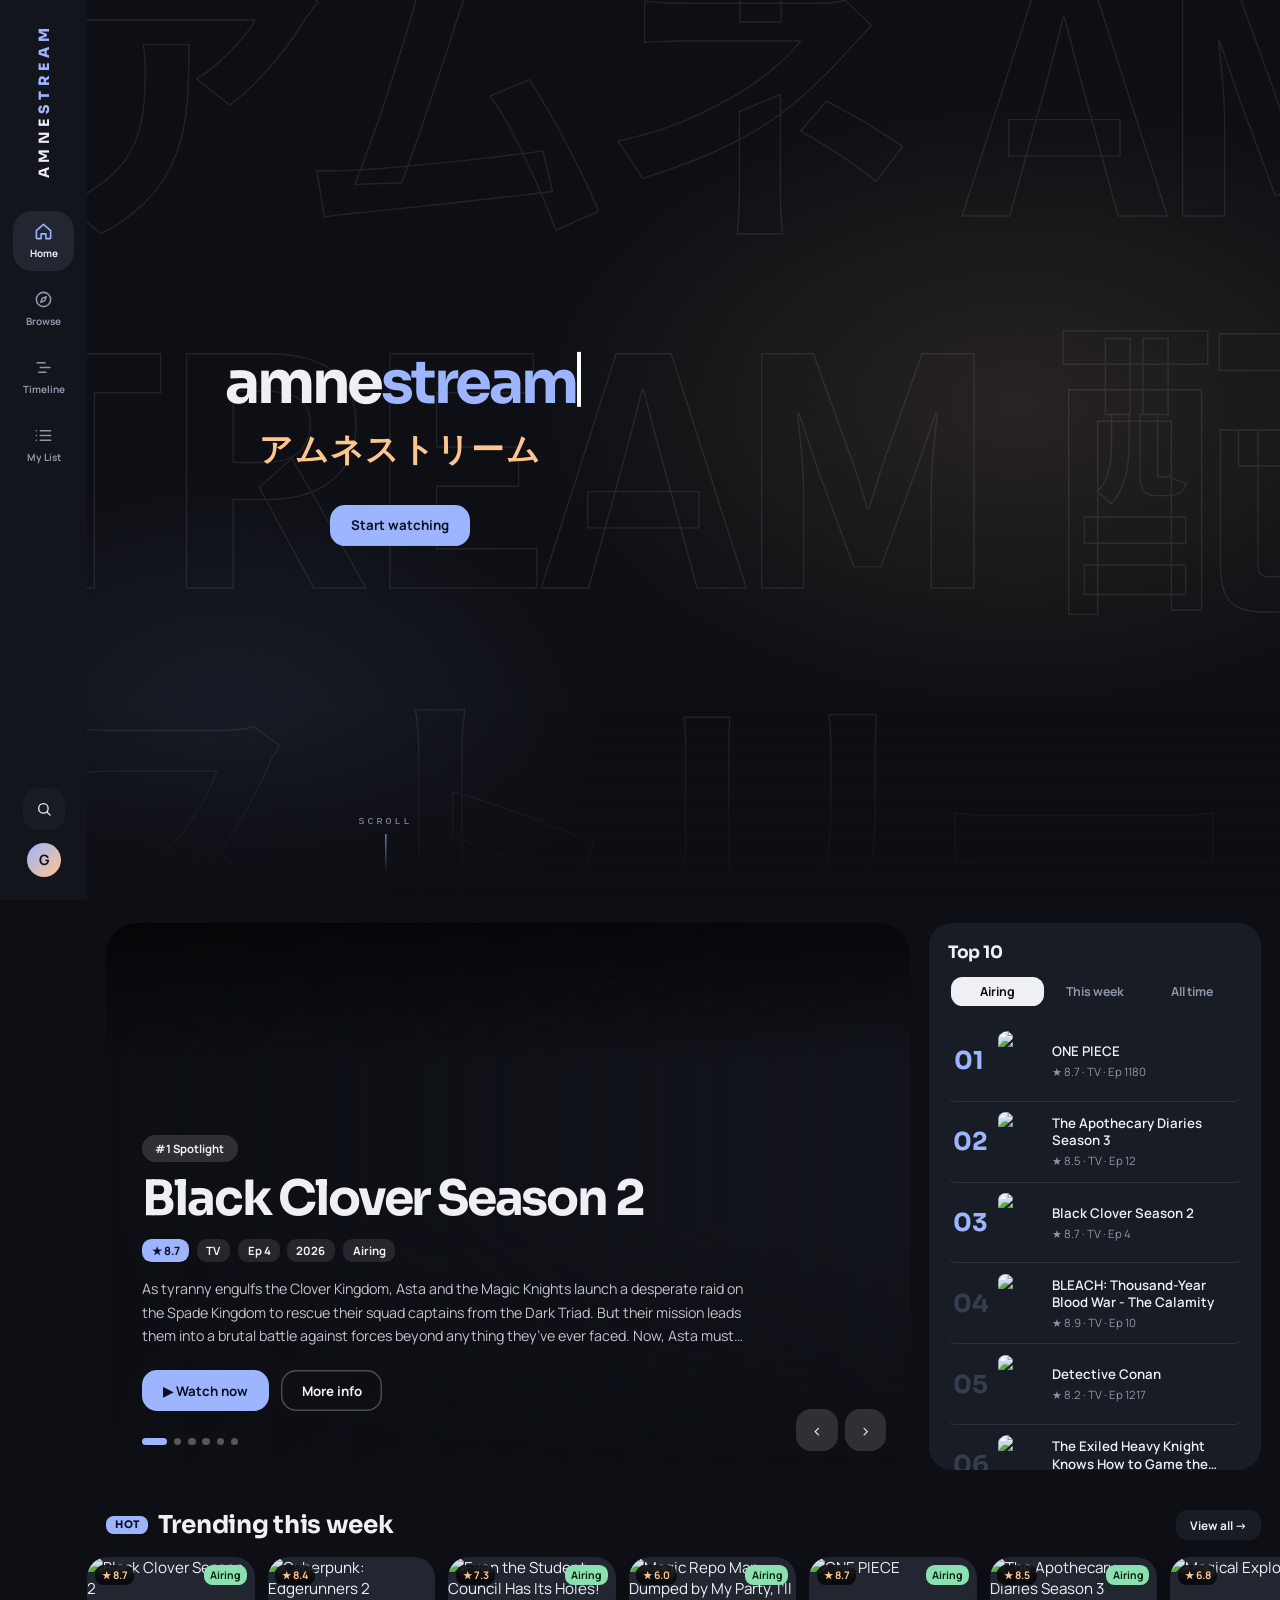
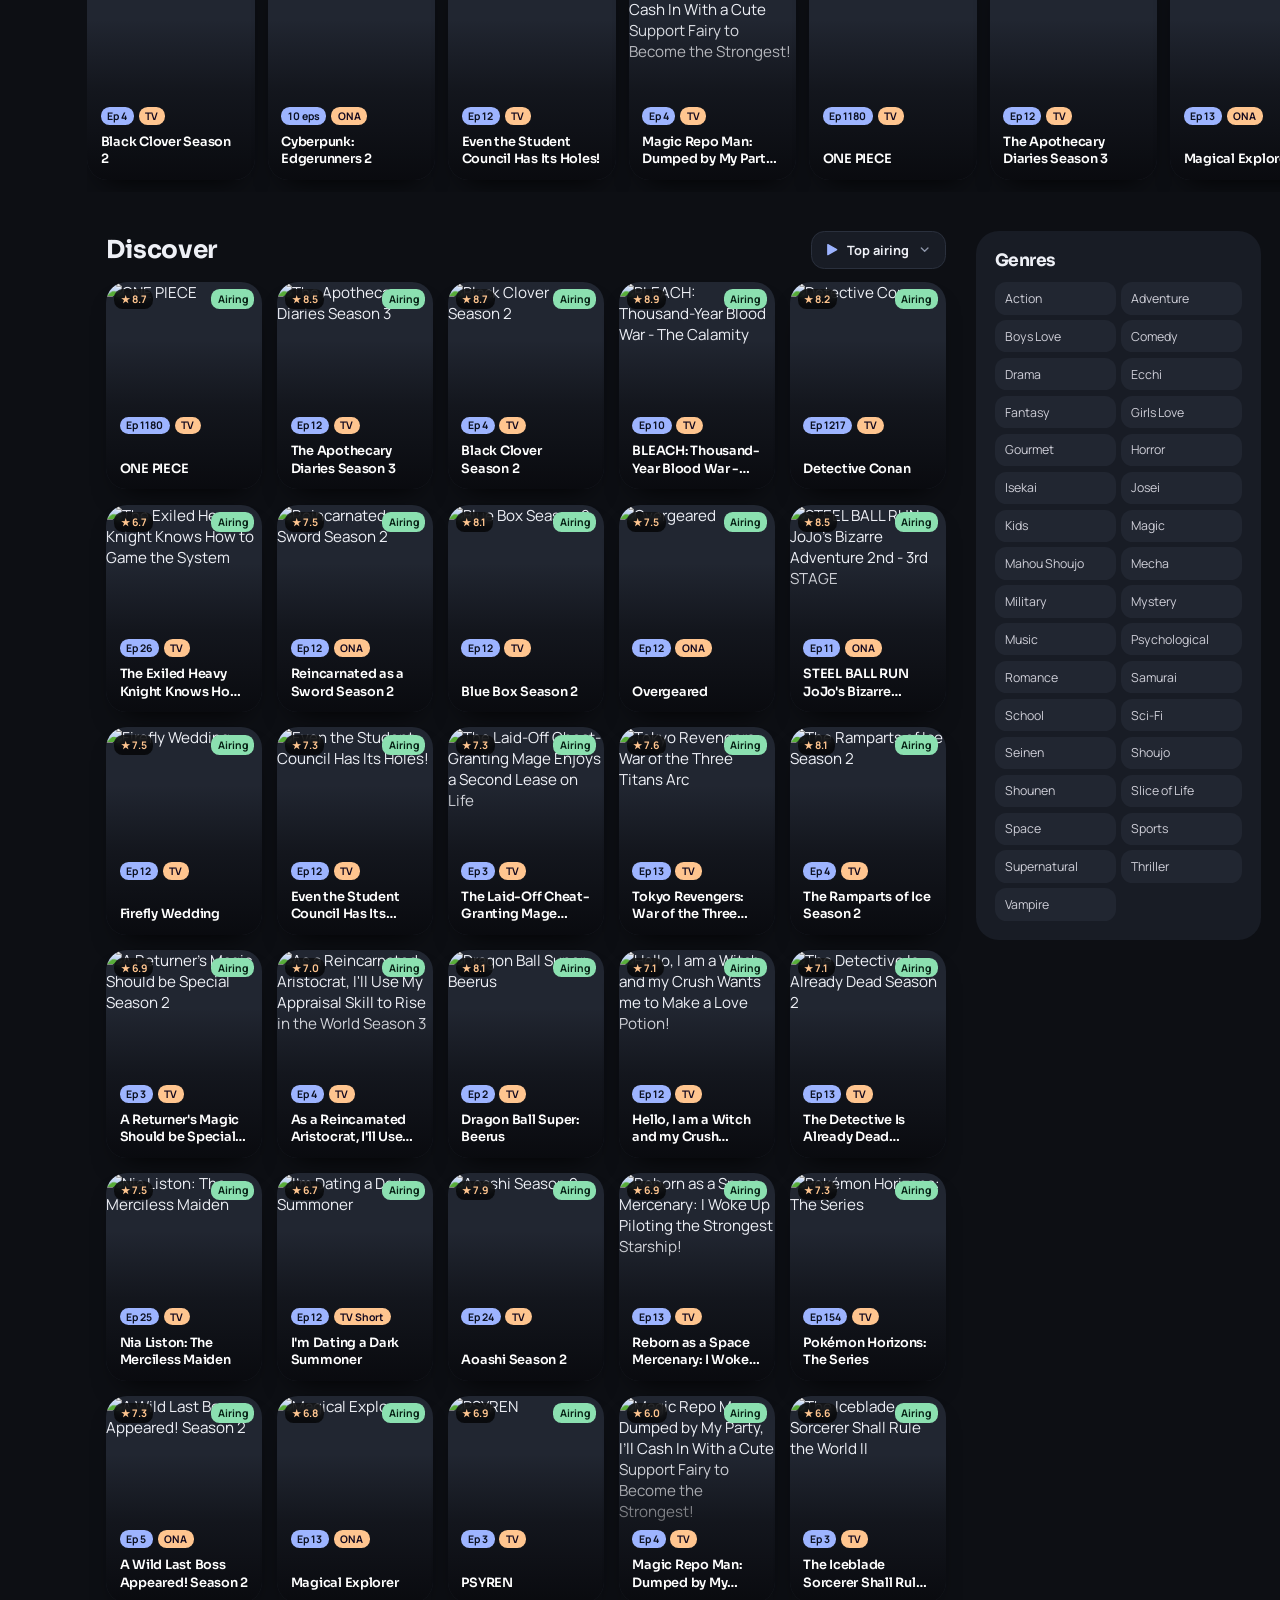
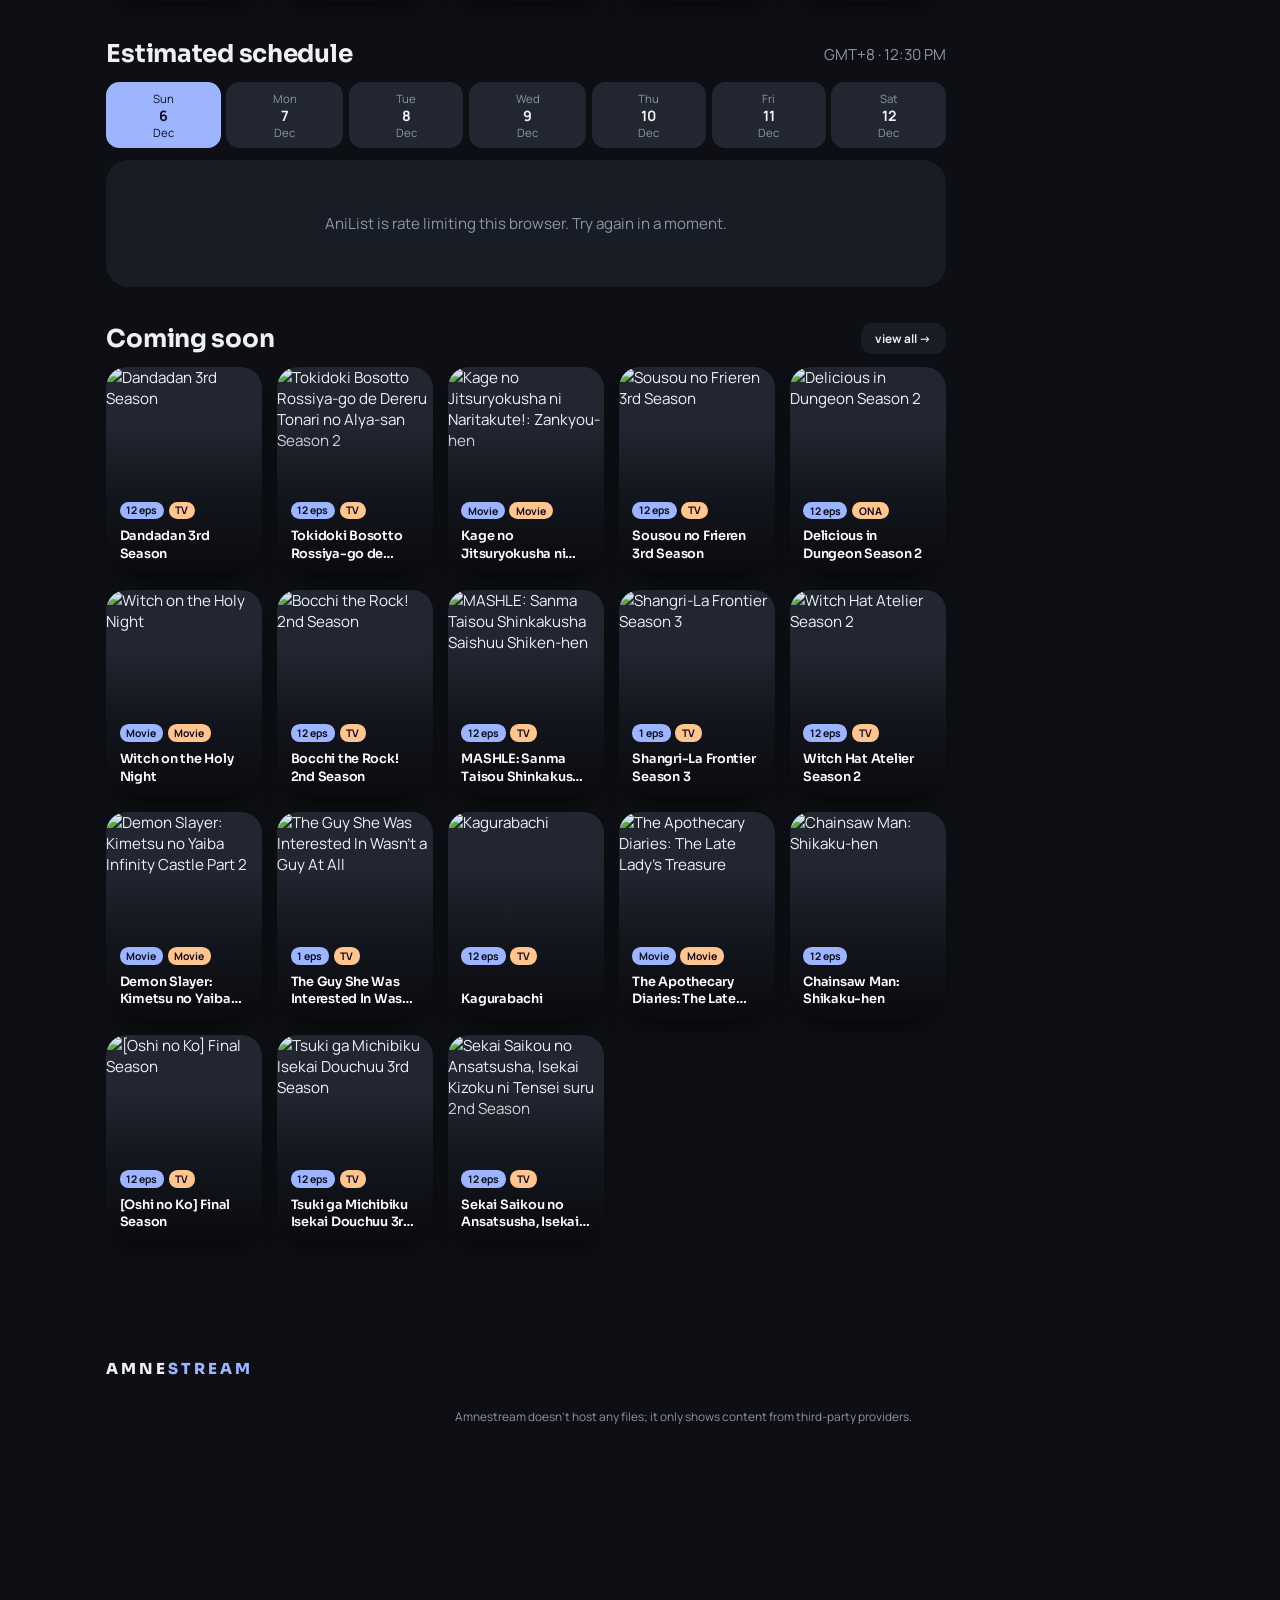
==== Amnestream/anime.html @ d59bbd1c "V1.0.0" ====
<!DOCTYPE html>
<html lang="en">
<head>
<meta charset="UTF-8">
<meta name="viewport" content="width=device-width,initial-scale=1">
<title>Anime - Amnestream</title>
<link rel="icon" href="favicon.svg">
<link rel="manifest" href="manifest.webmanifest">
<meta name="theme-color" content="#12151c">
<link rel="apple-touch-icon" href="icons/icon-192.png">
<link rel="preconnect" href="https://graphql.anilist.co" crossorigin>
<link rel="preconnect" href="https://s4.anilist.co">
<link rel="preconnect" href="https://fonts.googleapis.com"><link rel="preconnect" href="https://fonts.gstatic.com" crossorigin>
<link rel="stylesheet" href="https://fonts.googleapis.com/css2?family=Sora:wght@500;600;700&family=Manrope:wght@400;500;600;700&display=swap">
<link rel="stylesheet" href="css/style.css">
<link rel="stylesheet" href="css/atlas.css">
<script defer src="js/api.js"></script>
<script defer src="js/common.js"></script>
<script defer src="js/anime.js"></script>
</head>
<body class="dp-page">
<div class="dp-bg" id="dp-bg" aria-hidden="true"></div>
<header id="site-header"></header>
<main id="app" class="container">
  <div id="dp">
    <div class="dp dp-skel">
      <div class="dp-side">
        <div class="sk" style="aspect-ratio:2/3"></div>
        <div class="sk" style="height:40px"></div>
        <div class="sk" style="height:300px"></div>
      </div>
      <div class="dp-main">
        <div class="sk" style="height:16px;width:30%"></div>
        <div class="sk" style="height:38px;width:65%;margin-top:10px"></div>
        <div class="sk" style="height:26px;width:25%;margin-top:16px"></div>
        <div class="sk" style="height:38px;width:45%;margin-top:16px"></div>
        <div class="sk" style="height:90px;margin-top:26px"></div>
        <div class="sk" style="height:200px;margin-top:26px"></div>
      </div>
    </div>
  </div>
</main>
<footer id="site-footer"></footer>

</body>
</html>
---- Amnestream/css/style.css ----
/* Base styles: layout and components */
:root{
  --bg:#0b070e; --bg2:#100a14; --card:#150e19; --card2:#1d1523; --line:#2a1f31;
  --text:#f1ecf4; --muted:#968a9e;
  --accent:#f472b6; --accent-ink:#1a0710; --accent2:#c084fc; --ok:#7ee0a1;
  --radius:14px; --header-h:68px;
  --mono:ui-monospace,"JetBrains Mono","SF Mono",Menlo,Consolas,monospace;
}
[data-theme=midnight]{--bg:#070a12;--bg2:#0a0e18;--card:#0e1420;--card2:#151c2b;--line:#1f2a3d;--accent:#60a5fa;--accent-ink:#06101f;--accent2:#818cf8}
[data-theme=crimson]{--bg:#0e0708;--bg2:#130a0b;--card:#1a0d0f;--card2:#241215;--line:#35191d;--accent:#f43f5e;--accent-ink:#1c050a;--accent2:#fb923c}
[data-theme=emerald]{--bg:#060d0a;--bg2:#08120e;--card:#0c1713;--card2:#11211b;--line:#18332a;--accent:#34d399;--accent-ink:#04140d;--accent2:#22d3ee}
[data-theme=amoled]{--bg:#000;--bg2:#050505;--card:#0b0b0b;--card2:#141414;--line:#1d1d1d;--accent:#fff;--accent-ink:#000;--accent2:#a1a1aa}
[data-theme=sunset]{--bg:#0d0805;--bg2:#120b07;--card:#1a100a;--card2:#241711;--line:#352316;--accent:#fb923c;--accent-ink:#1c0c02;--accent2:#f43f5e}
[data-theme=amber]{--bg:#0d0a04;--bg2:#120e06;--card:#191309;--card2:#231b0d;--line:#33280f;--accent:#fbbf24;--accent-ink:#1a1203;--accent2:#fb923c}
[data-theme=galaxy]{--bg:#09060f;--bg2:#0d0914;--card:#130d1d;--card2:#1b1328;--line:#2b1f42;--accent:#a78bfa;--accent-ink:#120a2a;--accent2:#f472b6}
[data-theme=ocean]{--bg:#050b0e;--bg2:#08120f;--card:#0a161b;--card2:#0f1f26;--line:#16303a;--accent:#22d3ee;--accent-ink:#03171c;--accent2:#60a5fa}
*{box-sizing:border-box}
html,body{margin:0;padding:0}
html{scroll-behavior:smooth}
body{background:var(--bg);color:var(--text);
  font-family:"Inter",-apple-system,BlinkMacSystemFont,"Segoe UI",Roboto,sans-serif;
  -webkit-font-smoothing:antialiased;overflow-x:hidden}
a{color:inherit;text-decoration:none}
img{display:block;max-width:100%}
button,input,select{font:inherit;color:inherit}
h1,h2,h3{margin:0;line-height:1.2}
:focus-visible{outline:2px solid var(--accent);outline-offset:2px}
.container{max-width:1500px;margin:0 auto;padding:0 20px}
.muted{color:var(--muted)}
.empty{color:var(--muted);padding:40px 0;text-align:center}
::selection{background:var(--accent);color:var(--accent-ink)}

/* Header: transparent on top, glassy once scrolled */
.site-header{position:fixed;top:0;left:0;right:0;z-index:80;border-bottom:1px solid transparent;
  transition:background .3s,backdrop-filter .3s,border-color .3s}
.site-header.scrolled{background:color-mix(in srgb,var(--bg) 84%,transparent);backdrop-filter:blur(18px) saturate(1.2);border-color:var(--line)}
body:not(.home) main{padding-top:calc(var(--header-h) + 14px)}
.header-inner{display:flex;align-items:center;justify-content:space-between;gap:14px;height:var(--header-h)}
.nav-pill{display:flex;align-items:center;gap:10px;padding:5px 6px 5px 18px;border-radius:999px;
  border:1px solid var(--line);background:color-mix(in srgb,var(--bg) 38%,transparent);backdrop-filter:blur(12px)}
.logo{font-weight:800;font-size:19px;letter-spacing:-.4px;color:#fff;flex-shrink:0;padding-right:6px}
.logo b,.footer-brand b{background:linear-gradient(90deg,var(--accent),var(--accent2));-webkit-background-clip:text;background-clip:text;color:transparent;font-weight:800}
.main-nav{display:flex;align-items:center;gap:2px}
.main-nav a{display:flex;align-items:center;gap:7px;height:34px;padding:0 14px;border-radius:999px;font-size:13px;font-weight:600;color:#b8adc0;transition:.15s;white-space:nowrap}
.main-nav a:hover{color:#fff;background:color-mix(in srgb,var(--text) 8%,transparent)}
.main-nav a.on{color:#fff;background:var(--card2)}
.main-nav a.on svg{color:var(--accent)}
.nav-burger{display:none;background:none;border:0;font-size:20px;cursor:pointer;padding:4px 6px;height:34px}
.header-right{display:flex;align-items:center;gap:10px}
.icon-btn{width:38px;height:38px;border-radius:50%;border:1px solid var(--line);background:color-mix(in srgb,var(--bg) 45%,transparent);
  backdrop-filter:blur(10px);cursor:pointer;display:grid;place-items:center;transition:.15s;color:var(--text)}
.icon-btn:hover{border-color:var(--accent);color:var(--accent)}
.avatar-btn{border:0;background:none;padding:0;cursor:pointer;border-radius:50%;line-height:0;outline-offset:3px}
.avatar{display:inline-grid;place-items:center;border-radius:50%;object-fit:cover;font-weight:700;color:var(--accent-ink);
  background:linear-gradient(135deg,var(--accent),var(--accent2));border:2px solid var(--line)}
.user-wrap{position:relative}
.user-menu{position:absolute;right:0;top:calc(100% + 10px);min-width:210px;padding:6px;border-radius:14px;background:var(--card);
  border:1px solid var(--line);box-shadow:0 24px 60px rgba(0,0,0,.65);display:none}
.user-menu.open{display:block;animation:pop .15s ease-out}
@keyframes pop{from{opacity:0;transform:translateY(-6px)}}
.um-head{padding:10px 12px 8px;border-bottom:1px solid var(--line);margin-bottom:4px}
.um-head strong{display:block;font-size:14px}.um-head span{font-size:12px;color:var(--muted)}
.user-menu a,.user-menu button{display:flex;align-items:center;gap:10px;width:100%;padding:9px 12px;border-radius:9px;border:0;background:none;
  font-size:13.5px;font-weight:600;color:#d9d0df;cursor:pointer;text-align:left}
.user-menu a:hover,.user-menu button:hover{background:var(--card2);color:var(--accent)}
.search-pop{position:fixed;top:calc(var(--header-h) + 4px);right:max(20px,calc((100vw - 1500px)/2 + 20px));width:min(440px,calc(100vw - 40px));
  display:none;z-index:85}
.search-pop.open{display:block;animation:pop .15s ease-out}
.search-pop input{width:100%;padding:13px 18px;border-radius:999px;border:1px solid var(--accent);background:var(--card);outline:none;font-size:14.5px;box-shadow:0 18px 50px rgba(0,0,0,.6)}
.suggest{display:none;margin-top:8px;background:var(--card);border:1px solid var(--line);border-radius:14px;box-shadow:0 24px 60px rgba(0,0,0,.7);max-height:65vh;overflow-y:auto}
.suggest.open{display:block}
.suggest-item{display:flex;gap:10px;padding:8px 10px;align-items:center}
.suggest-item:hover{background:var(--card2)}
.suggest-item img{width:40px;height:56px;object-fit:cover;border-radius:6px}
.suggest-item strong{display:block;font-size:13.5px;font-weight:600}
.suggest-item em{font-size:12px;color:var(--muted);font-style:normal}
.suggest-all{display:block;padding:11px;text-align:center;font-size:13px;color:var(--accent);border-top:1px solid var(--line)}
.suggest-empty{padding:14px;color:var(--muted);font-size:13px}
.hero::before{content:"";position:absolute;inset:0 0 auto;height:150px;z-index:1;pointer-events:none;
  background:linear-gradient(180deg,rgba(0,0,0,.6),transparent)}
.footer-brand{color:#fff}
.reduce-motion *{animation:none!important;transition:none!important;scroll-behavior:auto!important}
/* Buttons */
.btn{display:inline-flex;align-items:center;justify-content:center;gap:8px;padding:10px 18px;border-radius:999px;
  border:1px solid transparent;background:var(--card2);cursor:pointer;font-size:14px;font-weight:600;transition:.16s}
.btn:hover{background:#2a2a30}
.btn:disabled{opacity:.4;cursor:default}
.btn-primary{background:var(--accent);color:var(--accent-ink)}
.btn-primary:hover{filter:brightness(1.12)}
.btn-ghost{background:transparent;border-color:var(--line)}
.btn-ghost:hover{border-color:var(--accent);background:transparent}

/* Spotlight hero */
.hero{position:relative;height:min(78vh,680px);min-height:420px;overflow:hidden;background:var(--bg2)}
.hero-slide{position:absolute;inset:0;opacity:0;visibility:hidden;transition:opacity .9s,visibility .9s;
  display:flex;align-items:flex-end}
.hero-slide.active{opacity:1;visibility:visible}
.hero-bg{position:absolute;inset:0;width:100%;height:100%;object-fit:cover;object-position:center 25%;
  transform:scale(1.03)}
.hero-slide.active .hero-bg{animation:kenburns 14s ease-out forwards}
@keyframes kenburns{to{transform:scale(1.1)}}
.hero-slide::after{content:"";position:absolute;inset:0;
  background:linear-gradient(90deg,color-mix(in srgb,var(--bg) 97%,transparent) 0%,color-mix(in srgb,var(--bg) 70%,transparent) 42%,color-mix(in srgb,var(--bg) 10%,transparent) 100%),
             linear-gradient(0deg,var(--bg) 0%,transparent 45%)}
.hero-content{position:relative;z-index:2;padding-bottom:84px;max-width:none;width:100%}
.hero-content>*{max-width:640px}
.spot-tag{font-family:var(--mono);font-size:13px;color:var(--accent);letter-spacing:.4px;margin-bottom:12px}
.hero-content h1{font-size:clamp(30px,4.4vw,56px);font-weight:800;letter-spacing:-1.2px;
  display:-webkit-box;-webkit-line-clamp:2;-webkit-box-orient:vertical;overflow:hidden}
.hero-meta{display:flex;flex-wrap:wrap;gap:8px;align-items:center;margin:16px 0}
.chip-s{display:inline-flex;align-items:center;gap:5px;padding:4px 10px;border-radius:6px;font-size:12px;
  font-weight:600;background:rgba(255,255,255,.1);backdrop-filter:blur(6px)}
.chip-s.accent{background:var(--accent);color:var(--accent-ink)}
.hero-desc{color:#c3c3cd;font-size:15px;line-height:1.65;display:-webkit-box;-webkit-line-clamp:3;
  -webkit-box-orient:vertical;overflow:hidden;margin:0 0 24px}
.hero-actions{display:flex;gap:12px;flex-wrap:wrap}
.hero-ctrl{position:absolute;right:20px;bottom:30px;z-index:3;display:flex;gap:8px;align-items:center}
.hero-ctrl button{width:40px;height:40px;border-radius:10px;border:1px solid rgba(255,255,255,.18);
  background:color-mix(in srgb,var(--bg) 55%,transparent);backdrop-filter:blur(8px);cursor:pointer;font-size:18px;transition:.15s}
.hero-ctrl button:hover{background:var(--accent);color:var(--accent-ink);border-color:var(--accent)}
.hero-dots{position:absolute;left:max(20px,calc((100vw - 1500px)/2 + 20px));bottom:34px;z-index:3;display:flex;gap:7px}
.hero-dots button{width:8px;height:8px;border-radius:50%;border:0;background:#4a4a55;cursor:pointer;padding:0;transition:.25s}
.hero-dots button.on{background:var(--accent);width:28px;border-radius:5px}

.pill{display:inline-block;padding:3px 9px;border-radius:6px;font-size:11px;font-weight:700;letter-spacing:.6px;
  background:var(--accent);color:var(--accent-ink);margin-right:10px;vertical-align:2px}

/* Sections and rails */
.rail{margin:34px 0}
.rail-head{display:flex;align-items:center;justify-content:space-between;margin-bottom:14px;
  max-width:1500px;margin-left:auto;margin-right:auto;padding:0 20px}
.rail-head h2,.sec-title{font-size:20px;font-weight:700;display:flex;align-items:center;letter-spacing:-.3px}
.rail-head h2::before,.sec-title::before{content:"";width:4px;height:20px;border-radius:2px;background:var(--accent);margin-right:10px}
.rail-link{font-size:13px;color:var(--muted);font-weight:600;font-family:var(--mono)}
.rail-link:hover{color:var(--accent)}
.rail-wrap{position:relative;max-width:1500px;margin:0 auto}
.rail-track{display:flex;gap:14px;overflow-x:auto;scroll-behavior:smooth;padding:4px 20px 12px;
  scroll-snap-type:x proximity;scrollbar-width:none}
.rail-track::-webkit-scrollbar{display:none}
.rail-track .card{width:168px;flex:0 0 168px}
.rail-nav{position:absolute;top:40%;transform:translateY(-50%);z-index:5;width:40px;height:40px;border-radius:50%;
  border:1px solid var(--line);background:rgba(21,21,24,.95);font-size:22px;line-height:1;cursor:pointer;opacity:0;transition:.2s}
.rail-nav:hover{background:var(--accent);color:var(--accent-ink)}
.rail-wrap:hover .rail-nav{opacity:1}
.rail-nav.left{left:8px}.rail-nav.right{right:8px}

/* Home layout: main and sidebar */
.home-cols{display:grid;grid-template-columns:minmax(0,1fr) 340px;gap:32px;align-items:start;margin-top:34px}
.home-main .rail-head,.home-side .rail-head{padding:0}
.home-main .block{margin-bottom:38px}
.block-head{display:flex;align-items:center;justify-content:space-between;gap:12px;margin-bottom:14px;flex-wrap:wrap}
.side-card{background:var(--card);border:1px solid var(--line);border-radius:var(--radius);padding:16px;margin-bottom:22px}
.side-card h3{font-size:16px;font-weight:700;margin-bottom:12px;display:flex;align-items:center}
.side-card h3::before{content:"";width:4px;height:16px;border-radius:2px;background:var(--accent);margin-right:9px}
.genre-cloud{display:grid;grid-template-columns:repeat(2,1fr);gap:6px}
.genre-cloud a{padding:8px 10px;border-radius:8px;background:var(--card2);font-size:13px;color:#cfcfd8;
  white-space:nowrap;overflow:hidden;text-overflow:ellipsis;transition:.15s}
.genre-cloud a:hover{background:var(--accent);color:var(--accent-ink)}
.side-sticky{position:sticky;top:calc(var(--header-h) + 52px)}

/* Cards */
.grid{display:grid;gap:16px;grid-template-columns:repeat(auto-fill,minmax(160px,1fr))}
.home-main .grid{grid-template-columns:repeat(auto-fill,minmax(150px,1fr))}
.card{scroll-snap-align:start;min-width:0}
.card-media{position:relative;display:block;border-radius:var(--radius);overflow:hidden;aspect-ratio:2/3;
  background:var(--card2);border:1px solid transparent;transition:border-color .2s}
.card:hover .card-media{border-color:var(--accent)}
.card-media img{width:100%;height:100%;object-fit:cover;transition:transform .4s,filter .3s}
.card:hover .card-media img{transform:scale(1.06);filter:brightness(.55)}
.card-media::after{content:"";position:absolute;inset:0;pointer-events:none;
  background:linear-gradient(0deg,color-mix(in srgb,var(--bg) 92%,transparent),transparent 48%)}
/* The poster links to Details; the play button on top is the only thing that opens the player */
.card-hit{position:absolute;inset:0;z-index:3;border-radius:inherit}
.card-hit:focus-visible,.card-play:focus-visible{outline:2px solid var(--accent);outline-offset:-3px}
.card-play{position:absolute;top:50%;left:50%;transform:translate(-50%,-50%) scale(.7);z-index:4;width:48px;height:48px;
  border-radius:50%;display:grid;place-items:center;background:var(--accent);color:var(--accent-ink);
  opacity:0;transition:.25s;font-size:16px;padding-left:3px;cursor:pointer}
.card:hover .card-play,.card-play:focus-visible{opacity:1;transform:translate(-50%,-50%) scale(1)}
.card-play:hover{filter:brightness(1.12);transform:translate(-50%,-50%) scale(1.1)}
@media (hover:none){   /* Touch has no hover, so the play button stays visible (smaller, softer) */
  .card-play{opacity:.92;transform:translate(-50%,-50%) scale(.8)}
}
.badge{position:absolute;z-index:2;padding:3px 7px;border-radius:6px;font-size:11px;font-weight:700}
.badge-score{top:8px;left:8px;background:rgba(0,0,0,.72);color:#ffd166;backdrop-filter:blur(4px)}
.badge-air{top:8px;right:8px;background:var(--ok);color:#062014}
.card-tags{position:absolute;left:8px;right:8px;bottom:8px;z-index:2;display:flex;gap:5px;flex-wrap:wrap}
.tag{padding:2px 7px;border-radius:5px;font-size:11px;font-weight:700;background:rgba(255,255,255,.16);backdrop-filter:blur(4px)}
.tag.eps{background:var(--accent);color:var(--accent-ink)}
.tag.fmt{background:var(--accent2);color:#12081f}
.card-sub{position:absolute;top:8px;left:8px;z-index:2;padding:3px 7px;border-radius:6px;font-size:11px;font-weight:700;line-height:1.3;color:#fff;
  background:rgba(0,0,0,.72);backdrop-filter:blur(4px)}
.card-title{margin-top:9px;font-size:13.5px;font-weight:600;line-height:1.35;display:-webkit-box;
  -webkit-line-clamp:2;-webkit-box-orient:vertical;overflow:hidden;transition:color .15s}
.card:hover .card-title{color:var(--accent)}

/* Tabs */
.tabs{display:inline-flex;gap:4px;padding:4px;border-radius:999px;background:var(--card);border:1px solid var(--line)}
.tab{padding:6px 14px;border-radius:999px;border:0;background:transparent;font-size:13px;font-weight:600;
  cursor:pointer;color:var(--muted);transition:.15s;white-space:nowrap}
.tab:hover{color:var(--text)}
.tab.on{background:var(--accent);color:var(--accent-ink)}
.side-card .tabs{display:flex;margin-bottom:12px}
.side-card .tab{flex:1;padding:6px 6px}

/* Top 10 */
.top-list{display:flex;flex-direction:column}
.top-row{display:flex;gap:12px;align-items:center;padding:10px 6px;border-bottom:1px solid var(--line);transition:.15s;border-radius:8px}
.top-row:last-child{border-bottom:0}
.top-row:hover{background:var(--card2)}
.top-rank{font-family:var(--mono);font-size:22px;font-weight:800;width:34px;text-align:center;color:#3b3b44}
.top-row:nth-child(-n+3) .top-rank{color:var(--accent)}
.top-row img{width:46px;height:64px;object-fit:cover;border-radius:7px}
.top-info{flex:1;min-width:0}
.top-info strong{display:-webkit-box;-webkit-line-clamp:2;-webkit-box-orient:vertical;overflow:hidden;font-size:14px;font-weight:600;line-height:1.3}
.top-info span{display:block;margin-top:4px;font-size:12px;color:var(--muted)}

/* Schedule */
.sched-days{display:flex;gap:6px;overflow-x:auto;scrollbar-width:none;margin-bottom:12px}
.sched-days::-webkit-scrollbar{display:none}
.sched-day{flex:1 0 auto;min-width:74px;padding:9px 10px;border-radius:10px;border:1px solid var(--line);background:var(--card);
  cursor:pointer;text-align:center;font-size:12px;color:var(--muted);transition:.15s}
.sched-day strong{display:block;font-size:15px;color:var(--text)}
.sched-day:hover{border-color:var(--accent)}
.sched-day.on{background:var(--accent);border-color:var(--accent);color:var(--accent-ink)}
.sched-day.on strong{color:var(--accent-ink)}
.sched-list{display:flex;flex-direction:column;border:1px solid var(--line);border-radius:var(--radius);background:var(--card);overflow:hidden}
.sched-row{display:flex;align-items:center;gap:14px;padding:11px 14px;border-bottom:1px solid var(--line);transition:.15s}
.sched-row:last-child{border-bottom:0}
.sched-row:hover{background:var(--card2)}
.sched-time{font-family:var(--mono);font-size:13px;color:var(--muted);width:78px;flex-shrink:0;white-space:nowrap}
.sched-title{flex:1;min-width:0;font-size:14px;font-weight:600;white-space:nowrap;overflow:hidden;text-overflow:ellipsis}
.sched-row:hover .sched-title{color:var(--accent)}
.sched-ep{font-size:12px;padding:3px 9px;border-radius:6px;background:var(--card2);color:#cfcfd8;flex-shrink:0}

/* Page head and filters */
.page-head{padding:34px 0 10px}
.page-head h1{font-size:28px;font-weight:800;letter-spacing:-.5px}
.filters{display:flex;flex-wrap:wrap;gap:10px;padding:16px 0 18px}
.filters select,.filters input{padding:9px 12px;border-radius:10px;border:1px solid var(--line);background:var(--card);outline:none;font-size:13.5px}
.filters select:focus,.filters input:focus{border-color:var(--accent)}
.genre-chips{display:flex;flex-wrap:wrap;gap:7px;padding-bottom:20px}
.chip{padding:6px 13px;border-radius:999px;border:1px solid var(--line);background:var(--card);font-size:12.8px;cursor:pointer;user-select:none;transition:.15s}
.chip:hover{border-color:var(--accent)}
.chip.on{background:var(--accent);border-color:var(--accent);color:var(--accent-ink);font-weight:600}
.pager{display:flex;gap:10px;justify-content:center;align-items:center;padding:36px 0}
.pager button{padding:9px 18px;border-radius:999px;border:1px solid var(--line);background:var(--card);cursor:pointer}
.pager button:hover:not(:disabled){border-color:var(--accent)}
.pager button:disabled{opacity:.4;cursor:default}

/* Info page */
.info-hero{position:relative;min-height:440px;display:flex;align-items:flex-end;overflow:hidden}
.info-hero .hero-bg{filter:blur(3px) brightness(.55);transform:scale(1.08)}
.info-hero::after{content:"";position:absolute;inset:0;background:linear-gradient(0deg,var(--bg) 2%,color-mix(in srgb,var(--bg) 50%,transparent) 60%,color-mix(in srgb,var(--bg) 70%,transparent))}
.info-body{position:relative;z-index:2;display:flex;gap:30px;padding:0 20px 32px;align-items:flex-end}
.info-poster{width:210px;border-radius:var(--radius);overflow:hidden;flex-shrink:0;box-shadow:0 20px 50px rgba(0,0,0,.7);border:1px solid var(--line)}
.info-main{flex:1;min-width:0;padding-bottom:6px}
.info-main h1{font-size:clamp(24px,3.4vw,40px);font-weight:800;letter-spacing:-.8px}
.info-meta{display:flex;flex-wrap:wrap;gap:8px;margin:14px 0 16px;font-size:12.5px}
.info-meta span{padding:4px 10px;border-radius:6px;background:rgba(255,255,255,.1);backdrop-filter:blur(6px)}
.info-actions{display:flex;gap:10px;flex-wrap:wrap;margin-bottom:14px}
.synopsis{color:#c3c3cd;line-height:1.75;font-size:15px;white-space:pre-line;max-width:900px}
.section{padding:30px 0}
.section h2{font-size:20px;font-weight:700;margin-bottom:16px;display:flex;align-items:center}
.section h2::before{content:"";width:4px;height:20px;border-radius:2px;background:var(--accent);margin-right:10px}
.ep-grid{display:grid;gap:8px;grid-template-columns:repeat(auto-fill,minmax(64px,1fr))}
.ep-btn{padding:11px 4px;border-radius:9px;border:1px solid var(--line);background:var(--card);text-align:center;font-size:13.5px;font-weight:600;cursor:pointer;transition:.15s}
.ep-btn:hover{background:var(--accent);border-color:var(--accent);color:var(--accent-ink)}
.chars{display:grid;gap:12px;grid-template-columns:repeat(auto-fill,minmax(150px,1fr))}
.char{background:var(--card);border:1px solid var(--line);border-radius:var(--radius);overflow:hidden}
.char img{width:100%;aspect-ratio:1;object-fit:cover}
.char p{margin:0;padding:8px 10px;font-size:13px}

/* Watch page */
.watch-layout{display:grid;grid-template-columns:minmax(0,1fr) 340px;gap:24px;padding:24px 0}
.player-wrap{position:relative;background:#000;border-radius:var(--radius);overflow:hidden;aspect-ratio:16/9;border:1px solid var(--line)}
.player-wrap iframe{position:absolute;inset:0;width:100%;height:100%;border:0}
.player-fallback{position:absolute;inset:0;display:grid;place-items:center;text-align:center;gap:12px;padding:24px;color:var(--muted)}
.watch-head{padding:18px 0 6px}
.watch-head h1{font-size:22px;font-weight:700}
.watch-sub{color:var(--muted);font-size:13.5px;margin-top:6px}
.player-bar{display:flex;flex-wrap:wrap;gap:10px;align-items:center;padding:14px;margin-top:8px;border-radius:var(--radius);background:var(--card);border:1px solid var(--line)}
.player-bar select{padding:9px 12px;border-radius:10px;border:1px solid var(--line);background:var(--card2);font-size:13.5px}
.seg{display:inline-flex;border:1px solid var(--line);border-radius:999px;overflow:hidden;background:var(--card2)}
.seg button{padding:8px 16px;border:0;background:transparent;cursor:pointer;font-size:13.5px;font-weight:600}
.seg button.on{background:var(--accent);color:var(--accent-ink)}
.side-panel{background:var(--card);border:1px solid var(--line);border-radius:var(--radius);padding:14px;max-height:78vh;overflow-y:auto}
.side-panel h3{font-size:13px;text-transform:uppercase;letter-spacing:.8px;color:var(--muted);margin-bottom:12px;font-family:var(--mono)}
.side-eps{display:grid;gap:6px;grid-template-columns:repeat(auto-fill,minmax(52px,1fr))}
.side-eps button{padding:8px 2px;border-radius:8px;border:1px solid var(--line);background:var(--bg2);cursor:pointer;font-size:12.5px;transition:.15s}
.side-eps button:hover{border-color:var(--accent)}
.side-eps button.on{background:var(--accent);border-color:var(--accent);color:var(--accent-ink);font-weight:700}
.nav-eps{display:flex;gap:8px}

/* Skeleton and toast */
.sk{background:linear-gradient(90deg,#141417,#1e1e23,#141417);background-size:200% 100%;animation:sh 1.3s infinite;border-radius:10px}
@keyframes sh{0%{background-position:200% 0}100%{background-position:-200% 0}}
.sk-poster{aspect-ratio:2/3}
.sk-line{height:13px;margin-top:9px;width:80%}
.toast{position:fixed;bottom:26px;left:50%;transform:translate(-50%,90px);z-index:200;background:var(--card);border:1px solid var(--accent);
  padding:12px 20px;border-radius:999px;font-size:14px;opacity:0;transition:.3s;box-shadow:0 14px 40px rgba(0,0,0,.6)}
.toast.show{transform:translate(-50%,0);opacity:1}

/* Footer */
.site-footer{border-top:1px solid var(--line);margin-top:60px;padding:34px 0 40px;background:var(--bg2)}
.footer-inner{display:flex;justify-content:space-between;gap:24px;flex-wrap:wrap}
.footer-brand{font-weight:800;font-size:18px;margin:0 0 6px;color:var(--accent)}
.footer-links{display:flex;gap:18px;flex-wrap:wrap;font-size:13px;font-family:var(--mono)}
.footer-links a:hover{color:var(--accent)}
.footer-note{text-align:center;font-size:12.5px;margin-top:26px}

/* Responsive */
@media (max-width:1180px){
  .home-cols{grid-template-columns:1fr}
  .side-sticky{position:static}
  .genre-cloud{grid-template-columns:repeat(4,1fr)}
}
@media (max-width:1080px){
  .watch-layout{grid-template-columns:1fr}
  .side-panel{max-height:none}
}
@media (max-width:900px){
  .nav-burger{display:block}
  .main-nav{position:fixed;top:calc(var(--header-h) + 4px);left:20px;right:20px;flex-direction:column;align-items:stretch;background:var(--card);
    border:1px solid var(--line);border-radius:16px;padding:8px;display:none;gap:2px}
  .main-nav a{height:42px}
  body.nav-open .main-nav{display:flex}
  .info-body{flex-direction:column;align-items:flex-start}
  .info-poster{width:140px}
  .grid,.home-main .grid{grid-template-columns:repeat(auto-fill,minmax(120px,1fr))}
  .rail-track .card{width:138px;flex-basis:138px}
  .hero{height:72vh}
  .hero-content{padding-bottom:96px}
  .hero-ctrl button{display:none}
  .genre-cloud{grid-template-columns:repeat(2,1fr)}
}
@media (prefers-reduced-motion:reduce){
  *{animation:none!important;transition:none!important}
}

/* Details page */
/* Full-page backdrop from this anime's art (fixed, dimmed, vignette); titles without a banner use a blurred poster */
.dp-bg{position:fixed;inset:0;z-index:0;pointer-events:none;overflow:hidden;background:var(--bg)}
.dp-bg img{position:absolute;inset:0;width:100%;height:100%;object-fit:cover;object-position:center;opacity:0;transition:opacity .7s ease}
.dp-bg img.ready{opacity:1}
.dp-bg img.soft{filter:blur(36px) saturate(1.3);transform:scale(1.2)}
.dp-bg::after{content:"";position:absolute;inset:0;
  background:
    radial-gradient(ellipse 120% 90% at 55% 25%,transparent 35%,rgba(4,5,8,.55) 100%),
    linear-gradient(180deg,rgba(8,9,14,.42) 0%,rgba(8,9,14,.62) 50%,rgba(8,9,14,.8) 100%)}
body.dp-page main,body.dp-page .site-footer{position:relative;z-index:1}

.dp{display:grid;grid-template-columns:210px minmax(0,1fr);gap:30px;align-items:start;padding-top:10px}
.dp-side{display:flex;flex-direction:column;gap:10px;min-width:0}
.dp-side-top{display:flex;flex-direction:column;gap:10px}
.dp-poster{aspect-ratio:2/3;border-radius:14px;overflow:hidden;background:var(--card2);box-shadow:0 22px 50px -22px #000,0 0 0 1px rgba(255,255,255,.08)}
.dp-poster img{width:100%;height:100%;object-fit:cover}
.dp-trailer{display:flex;align-items:center;justify-content:center;gap:8px;height:40px;border-radius:12px;font-size:12.5px;font-weight:700;
  background:color-mix(in srgb,var(--card) 58%,transparent);backdrop-filter:blur(14px);box-shadow:inset 0 0 0 1px rgba(255,255,255,.1);transition:.15s}
.dp-trailer:hover{color:var(--accent);box-shadow:inset 0 0 0 1px var(--accent)}

/* Meta panel */
.dp-meta{padding:4px 16px;border-radius:14px;background:color-mix(in srgb,var(--card) 58%,transparent);backdrop-filter:blur(14px);box-shadow:inset 0 0 0 1px rgba(255,255,255,.08)}
.dp-meta section{padding:14px 0;border-top:1px solid rgba(255,255,255,.08)}
.dp-meta section:first-child{border-top:0}
.dp-meta dl{display:grid;gap:13px;margin:0}
.dp-meta dd{margin:4px 0 0;font-size:13px;font-weight:700;color:var(--text)}
.dp-lbl{display:block;font-size:10px;font-weight:700;letter-spacing:.09em;text-transform:uppercase;color:var(--muted)}
.dp-chips{display:flex;flex-wrap:wrap;gap:6px;margin-top:7px}
.dp-chips span{padding:3px 10px;border-radius:8px;font-size:11px;font-weight:700;background:color-mix(in srgb,var(--card2) 90%,transparent);box-shadow:inset 0 0 0 1px rgba(255,255,255,.1)}

/* Title block */
.dp-main{min-width:0}
.dp-alt{font-size:13px;font-weight:700;color:#d9dce6}
.dp-main h1{text-shadow:0 2px 24px rgba(0,0,0,.55);margin-top:4px;font-size:clamp(24px,2.6vw,34px);font-weight:800;line-height:1.1;letter-spacing:-.01em;text-transform:uppercase}
.dp-row{display:flex;align-items:center;justify-content:space-between;gap:14px 20px;flex-wrap:wrap;margin-top:14px}
.dp-pills{display:flex;flex-wrap:wrap;gap:7px}
.dp-pill{padding:4px 12px;border-radius:999px;font-size:11px;font-weight:700;box-shadow:inset 0 0 0 1px rgba(255,255,255,.3);transition:.15s}
.dp-pill:hover{background:var(--accent);color:var(--accent-ink);box-shadow:none}

/* Buttons */
.dp-actions{display:flex;flex-wrap:wrap;align-items:center;gap:8px}
.dp-btn{display:inline-flex;align-items:center;justify-content:center;gap:8px;height:38px;padding:0 16px;border:0;border-radius:12px;cursor:pointer;
  font-size:12.5px;font-weight:700;color:var(--text);background:color-mix(in srgb,var(--card) 85%,transparent);box-shadow:inset 0 0 0 1px rgba(255,255,255,.1);transition:.15s}
.dp-btn:hover{color:var(--accent);box-shadow:inset 0 0 0 1px var(--accent)}
.dp-btn.primary,.dp-btn.primary:hover{background:var(--accent);color:var(--accent-ink);box-shadow:none}
.dp-btn.primary:hover{filter:brightness(1.08)}
.dp-btn.on{color:var(--accent);background:color-mix(in srgb,var(--accent) 16%,var(--card));box-shadow:inset 0 0 0 1px var(--accent)}
.dp-btn.ico{width:38px;padding:0}
.dp-btn.ico.on svg{fill:currentColor}
.dp-btn.sm{height:32px;padding:0 14px;border-radius:10px;font-size:12px}
.dp-ext{display:grid;place-items:center;min-width:34px;height:34px;padding:0 6px;border-radius:999px;font-size:11px;font-weight:800;color:#fff;transition:.15s}
.dp-ext:hover{filter:brightness(1.2);transform:translateY(-1px)}
.dp-ext.al{background:#1d7fb0}
.dp-ext.mal{background:#2e51a2}

/* Ratings */
.dp-rates{display:flex;align-items:center;gap:24px}
.dp-rate{display:flex;align-items:center;gap:10px}
.dp-rate-ico{display:grid;place-items:center;width:36px;height:36px;border-radius:50%;color:var(--accent);background:color-mix(in srgb,var(--accent) 20%,var(--card))}
.dp-rate b{display:block;font-family:var(--display);font-size:22px;font-weight:700;line-height:1}
.dp-rate small{display:flex;align-items:center;gap:4px;margin-top:5px;font-size:9.5px;font-weight:700;letter-spacing:.06em;text-transform:uppercase;color:var(--muted)}

/* Synopsis */
.dp-syn{margin-top:26px}
.dp-syn p{margin:8px 0 0;font-size:13px;line-height:1.75;color:#d6d9e4;text-shadow:0 1px 10px rgba(0,0,0,.6);white-space:pre-line}
.dp-syn p.clamp{display:-webkit-box;-webkit-line-clamp:4;-webkit-box-orient:vertical;overflow:hidden;white-space:normal}   /* Collapsed: paragraph breaks flow inline so the "..." never lands on a blank line */
.dp-more{display:block;margin-top:6px;padding:0;border:0;background:none;cursor:pointer;font-size:11.5px;font-weight:700;color:var(--text)}
.dp-more:hover{color:var(--accent)}
.dp-more[hidden]{display:none}

/* Tabs */
.dp-tabs{display:inline-flex;gap:2px;max-width:100%;overflow-x:auto;padding:4px;margin:26px 0 16px;border-radius:12px;
  background:color-mix(in srgb,var(--card) 58%,transparent);backdrop-filter:blur(14px);box-shadow:inset 0 0 0 1px rgba(255,255,255,.08)}
.dp-tab{flex-shrink:0;padding:8px 18px;border:0;border-radius:9px;background:none;cursor:pointer;font-size:12px;font-weight:700;color:var(--muted);transition:.15s}
.dp-tab:hover:not(:disabled){color:var(--text)}
.dp-tab.on{color:var(--text);background:var(--card2);box-shadow:inset 0 0 0 1px rgba(255,255,255,.1)}
.dp-tab:disabled{opacity:.4;cursor:default}
.dp-panel{display:none}
.dp-panel.on{display:block}

/* Episode toolbar */
.dp-eptools{display:flex;align-items:center;justify-content:flex-end;gap:6px;margin-bottom:12px}
.dp-tool{display:inline-flex;align-items:center;justify-content:center;gap:6px;min-width:32px;height:32px;padding:0 11px;border:0;border-radius:9px;cursor:pointer;
  font-size:11.5px;font-weight:700;color:var(--text);background:color-mix(in srgb,var(--card) 85%,transparent);box-shadow:inset 0 0 0 1px rgba(255,255,255,.1);transition:.15s}
.dp-tool:hover,.dp-tool.on{color:var(--accent);box-shadow:inset 0 0 0 1px var(--accent)}
.dp-search{width:0;height:32px;padding:0;border:0;border-radius:9px;outline:none;font-size:12px;color:var(--text);background:color-mix(in srgb,var(--card) 85%,transparent);transition:width .2s,padding .2s}
.dp-search.open{width:170px;padding:0 11px;box-shadow:inset 0 0 0 1px var(--accent)}

/* Episode cards (default list style); compact and grid are variants of the same markup */
.ep-cards{display:grid;gap:26px 16px;grid-template-columns:repeat(auto-fill,minmax(160px,1fr));max-height:min(78vh,920px);overflow-y:auto;padding:3px}
.ep-card{position:relative;display:flex;flex-direction:column;min-width:0}
.ep-thumb{position:relative;display:block;aspect-ratio:16/9;border-radius:8px;overflow:hidden;background:var(--card2);box-shadow:0 0 0 1px rgba(255,255,255,.08);transition:box-shadow .15s}
.ep-thumb img{width:100%;height:100%;object-fit:cover;transition:transform .35s,filter .25s}
.ep-card:hover .ep-thumb,.ep-card.cur .ep-thumb{box-shadow:0 0 0 1.5px var(--accent)}
.ep-card:hover .ep-thumb img{transform:scale(1.05)}
.ep-dur{position:absolute;left:7px;top:7px;padding:3px 8px;border-radius:6px;font-size:11.5px;font-weight:800;letter-spacing:.01em;background:rgba(18,18,24,.8);backdrop-filter:blur(4px)}
.ep-flag{position:absolute;right:6px;top:6px;padding:2px 7px;border-radius:5px;font-size:10px;font-weight:800;letter-spacing:.03em;text-transform:uppercase;background:var(--accent);color:var(--accent-ink)}
.ep-card.done .ep-thumb::after{content:"";position:absolute;left:0;right:0;bottom:0;height:3px;background:var(--accent)}
.ep-body{min-width:0;padding:12px 0 0}
.ep-n{display:block;font-size:10.5px;font-weight:600;letter-spacing:.06em;text-transform:uppercase;color:#9aa1b3}
.ep-t{display:block;margin-top:5px;overflow:hidden;text-overflow:ellipsis;white-space:nowrap;font-size:14.5px;font-weight:700;color:#fff}
.ep-t:hover{color:var(--accent)}
.ep-foot{display:flex;align-items:center;gap:8px;margin-top:14px;padding-top:13px;border-top:1px solid rgba(255,255,255,.1)}
.ep-chip{display:inline-flex;align-items:stretch;height:24px;overflow:hidden;border-radius:5px;font-size:11px;font-weight:800;letter-spacing:.02em;
  background:rgba(10,10,14,.55);box-shadow:inset 0 0 0 1px rgba(255,255,255,.24);transition:.15s}
.ep-chip b,.ep-chip i{display:grid;place-items:center;font-style:normal}
.ep-chip b{padding:0 8px;font-weight:800}
.ep-chip i{width:22px;border-left:1px solid rgba(255,255,255,.24);color:var(--muted)}
.ep-chip:hover{background:var(--accent);color:var(--accent-ink);box-shadow:none}
.ep-chip:hover i{color:inherit;border-color:rgba(0,0,0,.25)}
.ep-state{display:grid;place-items:center;width:20px;height:20px;margin-left:auto;border-radius:50%;color:#062014;box-shadow:inset 0 0 0 1.5px var(--ok)}
.ep-state::after{content:"";width:6px;height:6px;border-radius:50%;background:var(--ok)}
.ep-card.done .ep-state{background:var(--ok);box-shadow:none}
.ep-card.done .ep-state::after{display:none}
.ep-num{display:none}

.ep-cards.compact{grid-template-columns:1fr;gap:6px}
.ep-cards.compact .ep-card{flex-direction:row;align-items:center;gap:12px;padding:9px 14px;border-radius:12px;background:color-mix(in srgb,var(--card) 62%,transparent);backdrop-filter:blur(10px);box-shadow:inset 0 0 0 1px rgba(255,255,255,.08)}
.ep-cards.compact .ep-card.cur{box-shadow:inset 0 0 0 1.5px var(--accent)}
.ep-cards.compact .ep-thumb{display:none}
.ep-cards.compact .ep-body{display:flex;flex:1;align-items:baseline;gap:12px;padding:0}
.ep-cards.compact .ep-n{flex-shrink:0;width:78px}
.ep-cards.compact .ep-t{margin:0}
.ep-cards.compact .ep-foot{margin:0;padding:0;border:0}

.ep-cards.grid{grid-template-columns:repeat(auto-fill,minmax(64px,1fr));gap:8px}
.ep-cards.grid .ep-thumb,.ep-cards.grid .ep-body,.ep-cards.grid .ep-foot{display:none}
.ep-cards.grid .ep-num{display:block;padding:11px 4px;border-radius:10px;text-align:center;font-size:13.5px;font-weight:700;
  background:color-mix(in srgb,var(--card) 85%,transparent);box-shadow:inset 0 0 0 1px rgba(255,255,255,.08);transition:.15s}
.ep-cards.grid .ep-card:hover .ep-num{background:var(--accent);color:var(--accent-ink);box-shadow:none}
.ep-cards.grid .ep-card.done .ep-num{box-shadow:inset 0 -3px 0 var(--accent)}
.ep-cards.grid .ep-card.cur .ep-num{box-shadow:inset 0 0 0 1.5px var(--accent)}

.spoil .ep-card.hide .ep-thumb img{filter:blur(10px)}
.spoil .ep-card.hide .ep-t span{filter:blur(5px)}

/* Other tabs */
.dp-chars{display:grid;gap:12px;grid-template-columns:repeat(auto-fill,minmax(130px,1fr))}
.dp-char{overflow:hidden;border-radius:14px;background:color-mix(in srgb,var(--card) 85%,transparent);box-shadow:inset 0 0 0 1px rgba(255,255,255,.08)}
.dp-char img{width:100%;aspect-ratio:1;object-fit:cover}
.dp-char p{margin:0;padding:8px 10px;font-size:12px;font-weight:700}
.dp-skel .sk{border-radius:14px}

/* Timeline */
.tl-top h1{font-size:44px;font-weight:800;letter-spacing:-1px}
.tl-check{display:inline-flex;align-items:center;gap:8px;margin:10px 0 18px;font-size:14px;font-weight:600;color:var(--muted,#9a93ad)}
.tl-check input{accent-color:var(--accent);width:16px;height:16px}
.tl-scroll{position:relative;overflow:auto;height:calc(100vh / var(--zoom, 1) - 230px);min-height:440px;border:1px solid var(--line);border-radius:var(--radius);background:var(--bg2)}
.tl-canvas{position:relative;min-height:100%;background-image:linear-gradient(90deg,color-mix(in srgb,var(--text) 6%,transparent) 1px,transparent 1px);background-size:var(--dw) 100%}
.tl-head{position:sticky;top:0;z-index:6;height:64px;background:var(--bg2);border-bottom:1px solid var(--line)}
.tl-months{position:relative;height:26px}
.tl-month{position:absolute;top:0;height:26px;font-size:13px;font-weight:700;color:var(--accent)}
.tl-month span{position:sticky;left:10px;display:inline-block;padding-top:6px}
.tl-days{position:relative;height:38px}
.tl-day{position:absolute;top:0;width:var(--dw);text-align:center;font-size:12px;color:var(--muted);line-height:1.25}
.tl-day b{display:block;font-size:15px;font-weight:600;color:#cfc4d6}
.tl-day.today b{color:#fff}
.tl-day.wk{opacity:.7}
.tl-now{position:absolute;top:0;bottom:0;width:2px;margin-left:-1px;background:color-mix(in srgb,var(--text) 80%,transparent);z-index:4;pointer-events:none}
.tl-bubble{position:sticky;display:inline-block;transform:translateX(-50%);margin-top:-52px;top:20px;padding:3px 10px;border-radius:999px;background:#6b6b78;color:#fff;font-size:13px;font-weight:600;font-variant-numeric:tabular-nums;z-index:8;white-space:nowrap}
.tl-now-label{position:absolute;top:36px;transform:translateX(-50%);z-index:8;padding:2px 9px;border-radius:999px;background:#7a7a88;font-size:13px;font-weight:600;font-variant-numeric:tabular-nums;pointer-events:none}
.tl-rows{position:relative;padding:20px 0 40px}
.tl-row{position:relative;height:36px;margin-bottom:20px}
.tl-bar{position:absolute;top:0;height:36px;display:flex;align-items:center;gap:10px;border-radius:7px;overflow:hidden;color:var(--tc,#111);
  background:var(--c);font-weight:700;font-size:14.5px;transition:filter .15s,transform .15s;z-index:2}
.tl-bar::after{content:"";position:absolute;right:0;top:0;bottom:0;width:min(240px,45%);background:linear-gradient(90deg,var(--c),transparent 70%),var(--img) center 25%/cover;opacity:.92;pointer-events:none}
.tl-bar:hover{filter:brightness(1.12);transform:translateY(-1px);z-index:5}
.tl-bar.cut-l{border-top-left-radius:0;border-bottom-left-radius:0}
.tl-title{position:sticky;left:12px;padding-left:12px;white-space:nowrap;z-index:3;max-width:70vw;overflow:hidden;text-overflow:ellipsis}
.tl-next{position:sticky;left:auto;z-index:3;margin-left:2px;padding:2px 9px;border-radius:999px;background:rgba(0,0,0,.35);color:#fff;font-size:11.5px;font-weight:700;white-space:nowrap;flex-shrink:0}
.tl-tick{position:absolute;bottom:0;width:2px;height:9px;background:rgba(0,0,0,.45);z-index:2;border-radius:1px}
.tl-tick.future{background:rgba(255,255,255,.75)}
.tl-end{position:absolute;top:50%;transform:translate(8px,-50%);padding:2px 9px;border-radius:999px;background:var(--card2);color:#e6dcec;font-size:12px;font-weight:700;white-space:nowrap;z-index:2}
.tl-empty{padding:60px 20px;text-align:center;color:var(--muted)}

/* Settings and profile */
.set-layout{display:grid;grid-template-columns:240px minmax(0,1fr);gap:16px;align-items:start}
.set-side{position:sticky;top:16px;background:var(--card);border:1px solid var(--line);border-radius:18px;overflow:hidden;padding-bottom:12px}
.set-prof{position:relative;height:96px;background:linear-gradient(135deg,color-mix(in srgb,var(--accent) 45%,#000),color-mix(in srgb,var(--accent2) 40%,#000))}
.set-prof .me{position:absolute;left:12px;bottom:10px;display:flex;gap:10px;align-items:center}
.set-prof .me strong{display:block;font-size:13px}.set-prof .me span{font-size:11px;color:#e8dcef}
.set-search{margin:12px;position:relative}
.set-search input{width:100%;padding:9px 12px 9px 32px;border-radius:10px;border:1px solid var(--line);background:var(--bg2);outline:none;font-size:13px}
.set-search input:focus{border-color:var(--accent)}
.set-search svg{position:absolute;left:10px;top:50%;transform:translateY(-50%);color:var(--muted)}
.set-nav{display:flex;flex-direction:column;gap:2px;padding:0 8px}
.set-nav button{display:flex;align-items:center;gap:10px;padding:8px 10px;border-radius:10px;border:0;background:none;cursor:pointer;font-size:13px;font-weight:700;text-align:left;color:#d7cddd}
.set-nav button:hover{background:var(--card2)}
.set-nav button.on{background:var(--card2);box-shadow:inset 0 0 0 1px var(--line)}
.sq{width:28px;height:28px;border-radius:8px;display:grid;place-items:center;color:#fff;flex-shrink:0;background:var(--g)}
.set-note{margin:12px 14px 0;font-size:11px;color:var(--muted)}
.set-banner{position:relative;border-radius:18px;padding:22px;min-height:96px;display:flex;flex-direction:column;justify-content:flex-end;margin-bottom:12px;overflow:hidden;background:var(--g)}
.set-banner::after{content:"";position:absolute;inset:0;background:radial-gradient(circle at 85% 20%,rgba(255,255,255,.22),transparent 55%)}
.set-banner .sq{background:rgba(255,255,255,.2);width:38px;height:38px;border-radius:11px;margin-bottom:10px;position:relative;z-index:1}
.set-banner h1,.set-banner p{position:relative;z-index:1;color:#fff}
.set-banner h1{font-size:21px;font-weight:800}.set-banner p{margin:3px 0 0;font-size:12px;opacity:.9}
.set-rows{display:grid;grid-template-columns:repeat(2,minmax(0,1fr));gap:10px}
.set-row{display:flex;align-items:center;gap:12px;padding:12px 14px;border-radius:14px;border:1px solid var(--line);background:var(--card);min-width:0}
.set-row.full{grid-column:1/-1}
.set-row .sq{background:color-mix(in srgb,var(--g-c) 18%,var(--card2));color:var(--g-c);width:34px;height:34px;border-radius:10px}
.set-txt{flex:1;min-width:0}
.set-txt strong{display:flex;align-items:center;gap:6px;font-size:13px}
.set-txt span.d{display:block;margin-top:2px;font-size:11.5px;color:var(--muted);line-height:1.4}
.toggle{position:relative;width:40px;height:22px;border-radius:999px;background:#3a3040;border:0;cursor:pointer;flex-shrink:0;transition:.2s}
.toggle::after{content:"";position:absolute;top:3px;left:3px;width:16px;height:16px;border-radius:50%;background:#fff;transition:.2s}
.toggle.on{background:var(--accent)}.toggle.on::after{left:21px}
.segc{display:inline-flex;padding:3px;border-radius:999px;background:var(--bg2);border:1px solid var(--line);flex-shrink:0}
.segc button{padding:5px 12px;border:0;border-radius:999px;background:none;cursor:pointer;font-size:12px;font-weight:700;color:var(--muted)}
.segc button.on{background:var(--accent);color:var(--accent-ink)}
.set-in{padding:8px 11px;border-radius:9px;border:1px solid var(--line);background:var(--bg2);outline:none;font-size:13px;font-family:inherit;color:var(--text);width:100%;max-width:320px}
.set-in:focus{border-color:var(--accent)}
textarea.set-in{resize:vertical;min-height:70px;max-width:none}
.set-col{display:flex;flex-direction:column;gap:10px;flex:1;min-width:0}
.set-row.acct{align-items:flex-start;gap:18px;padding:16px 18px}
.acct-av{flex-shrink:0}
.acct-two{display:grid;grid-template-columns:repeat(2,minmax(0,1fr));gap:10px}
.set-lbl{display:block;font-size:12px;color:var(--muted)}
.set-lbl .set-in{display:block;margin-top:5px;max-width:none}
.set-col .btn-primary{margin-top:2px}
.themes{display:grid;grid-template-columns:repeat(auto-fill,minmax(120px,1fr));gap:8px;width:100%;margin-top:10px}
.theme-opt{position:relative;padding:34px 10px 8px;border-radius:12px;border:1px solid var(--line);cursor:pointer;font-size:12px;font-weight:700;text-align:left;background:linear-gradient(135deg,var(--tb),var(--bg2));color:var(--text)}
.theme-opt i{position:absolute;left:10px;top:10px;width:20px;height:12px;border-radius:999px;background:var(--ta)}
.theme-opt.on{border-color:var(--accent);box-shadow:0 0 0 1px var(--accent)}
.btn-sm{padding:7px 14px;font-size:12.5px;border-radius:999px;border:1px solid var(--line);background:var(--card2);cursor:pointer;font-weight:700;flex-shrink:0}
.btn-sm:hover{border-color:var(--accent);color:var(--accent)}
a.btn-sm{display:inline-block;text-decoration:none;color:inherit}
.btn-danger{background:#ef4444;color:#fff;border-color:#ef4444}.btn-danger:hover{color:#fff;filter:brightness(1.1)}
.set-row.danger{border-color:#5a1f25;background:#1b0b0e}
.set-row[hidden]{display:none}

.pf-banner{height:170px;border-radius:22px;position:relative;overflow:hidden;background:linear-gradient(120deg,color-mix(in srgb,var(--accent) 50%,#000),color-mix(in srgb,var(--accent2) 45%,#000));border:1px solid var(--line)}
.pf-banner::after{content:"";position:absolute;inset:0;background:linear-gradient(0deg,rgba(0,0,0,.6),transparent 70%)}
.pf-me{position:absolute;left:20px;bottom:16px;z-index:2;display:flex;gap:14px;align-items:center}
.pf-me h1{font-size:20px;font-weight:800}.pf-me p{margin:2px 0;font-size:12px;color:#e9dcef}
.pf-grid{display:grid;grid-template-columns:repeat(3,minmax(0,1fr));gap:12px;margin:14px 0}
.pf-card{background:var(--card);border:1px solid var(--line);border-radius:var(--radius);padding:16px}
.pf-card h3{font-size:11.5px;text-transform:uppercase;letter-spacing:.7px;color:var(--muted);margin-bottom:10px}
.pf-big{font-size:30px;font-weight:800;font-family:var(--mono)}
.pf-big small{font-size:13px;color:var(--muted);font-weight:600;margin-left:4px}
.xp{height:8px;border-radius:99px;background:var(--bg2);overflow:hidden;margin:10px 0 6px}
.xp i{display:block;height:100%;background:linear-gradient(90deg,var(--accent),var(--accent2));border-radius:99px}
.heat{display:grid;grid-auto-flow:column;grid-template-rows:repeat(7,12px);gap:4px;overflow-x:auto;padding-bottom:6px}
.heat i{width:12px;height:12px;border-radius:3px;background:var(--card2)}
.heat i.l1{background:color-mix(in srgb,var(--accent) 35%,var(--card2))}
.heat i.l2{background:color-mix(in srgb,var(--accent) 65%,var(--card2))}
.heat i.l3{background:var(--accent)}
.lb-row{display:flex;align-items:center;gap:14px;padding:14px;border-radius:12px;border:1px solid var(--accent);background:var(--card)}
.lb-rank{font-size:22px;font-weight:800;font-family:var(--mono);color:var(--accent);width:40px;text-align:center}

/* Browse head and misc */
.page-head.row{display:flex;align-items:flex-end;justify-content:space-between;gap:16px;flex-wrap:wrap}

@media (max-width:900px){
  .set-layout,.pf-grid{grid-template-columns:1fr}
  .set-side{position:static}
  .set-rows{grid-template-columns:1fr}
  .set-row.acct{flex-direction:column}
  .acct-two{grid-template-columns:1fr}
  .tl-top h1{font-size:34px}
  /* Details page order: poster, then title / actions / episodes, then meta panel */
  .dp{display:flex;flex-direction:column;align-items:stretch;gap:20px}
  .dp-side{display:contents}
  .dp-side-top{order:0;width:min(200px,62vw)}
  .dp-main{order:1}
  .dp-meta{order:2;padding:2px 14px}
  .dp-rates{gap:18px}
}
@media (max-width:560px){
  .ep-cards{grid-template-columns:repeat(auto-fill,minmax(150px,1fr))}
}

/* Browse: keep old results visible (dimmed) while a new page loads */
#results{transition:opacity .15s}
#results.is-loading{opacity:.45;pointer-events:none}
#sched{scroll-margin-top:24px}

/* New-episode, watched and up-next badges */
.badge-new{top:8px;right:8px;background:var(--accent);color:var(--accent-ink);text-transform:uppercase;letter-spacing:.03em;font-size:10.5px}
.badge-note{top:8px;left:8px;background:rgba(0,0,0,.72);color:#fff;backdrop-filter:blur(4px)}
.badge-watched{top:8px;right:8px;background:rgba(0,0,0,.72);color:var(--muted)}
.card.is-watched .card-media img{opacity:.55}

/* Schedule: scrollable list, aired rows dimmed, next episode flagged */
.sched-list{position:relative;max-height:560px;overflow-y:auto}
.sched-row.aired{opacity:.5}
.sched-row.next{background:color-mix(in srgb,var(--accent) 14%,transparent);box-shadow:inset 3px 0 0 var(--accent)}
.sched-flag{flex-shrink:0;font-size:11px;font-weight:700}
.sched-row.next .sched-flag::after{content:"Next up";color:var(--accent)}
.sched-row.aired .sched-flag::after{content:"Aired";color:var(--muted)}

/* Search dropdown: keyboard selection */
.suggest-item.active,.suggest-all.active{background:var(--card2)}

/* Cards fade in instead of popping in */
@keyframes cardIn{from{opacity:0;transform:translateY(10px)}to{opacity:1;transform:none}}
.grid .card,.rail-track .card{animation:cardIn .35s ease backwards}
.grid .card:nth-child(2){animation-delay:0.03s}
.grid .card:nth-child(3){animation-delay:0.06s}
.grid .card:nth-child(4){animation-delay:0.09s}
.grid .card:nth-child(5){animation-delay:0.12s}
.grid .card:nth-child(6){animation-delay:0.15s}
.grid .card:nth-child(7){animation-delay:0.18s}
.grid .card:nth-child(8){animation-delay:0.21s}
.grid .card:nth-child(9){animation-delay:0.24s}
.grid .card:nth-child(10){animation-delay:0.27s}
.grid .card:nth-child(11){animation-delay:0.30s}
.grid .card:nth-child(12){animation-delay:0.33s}

/* Back to top */
.to-top{position:fixed;right:22px;bottom:24px;z-index:60;width:46px;height:46px;border-radius:16px;border:0;background:var(--accent);color:var(--accent-ink);
  display:grid;place-items:center;cursor:pointer;box-shadow:0 12px 30px -10px #000;opacity:0;transform:translateY(12px);pointer-events:none;transition:.2s}
.to-top.show{opacity:1;transform:none;pointer-events:auto}
@media (max-width:900px){.to-top{bottom:92px;right:14px}}

/* Watch page: loading overlay and "not playing?" bar */
@keyframes spin{to{transform:rotate(360deg)}}
.player-loading{position:absolute;inset:0;z-index:2;display:flex;align-items:center;justify-content:center;gap:12px;background:#000;color:var(--muted);font-size:14px;pointer-events:none}
.spinner{width:20px;height:20px;border-radius:50%;border:3px solid var(--line);border-top-color:var(--accent);animation:spin .8s linear infinite}
.player-help{display:flex;flex-wrap:wrap;align-items:center;gap:8px 10px;margin-top:8px;padding:10px 14px;border-radius:var(--radius);background:var(--card);
  border:1px solid transparent;font-size:13px;color:var(--muted);transition:.2s}
.player-help #help-text{flex:1 1 220px}
.player-help .btn{padding:7px 12px;font-size:12.5px}
.player-help .btn:disabled{opacity:.4;cursor:not-allowed}
.player-help.alert{border-color:var(--accent);color:var(--text)}

/* No visible scrollbars anywhere (wheel, touch, keys and drag still scroll) */
html,body,*{scrollbar-width:none!important;-ms-overflow-style:none}
html::-webkit-scrollbar,*::-webkit-scrollbar{display:none!important;width:0!important;height:0!important}
.tl-scroll{cursor:grab}
.tl-scroll.dragging{cursor:grabbing;user-select:none}

/* DMCA / legal page */
.legal{max-width:760px;margin:0 auto;padding-bottom:20px}
.legal h1{font-size:30px;font-weight:800;margin:0 0 6px}
.legal .upd{color:var(--muted);font-size:13px;margin:0 0 26px}
.legal h2{font-size:18px;font-weight:700;margin:30px 0 8px}
.legal p,.legal li{font-size:14.5px;line-height:1.7;color:var(--text)}
.legal ol{padding-left:22px;margin:8px 0}
.legal li{margin:6px 0}
.legal a{color:var(--accent);text-decoration:underline;text-underline-offset:3px}
.legal code{font-size:13px;padding:1px 6px;border-radius:6px;background:var(--card2)}
.legal .addr{margin:14px 0;padding:14px 18px;border-radius:16px;background:var(--card);line-height:1.8;font-size:14px}
---- Amnestream/css/atlas.css ----
/* Atlas layout: left nav rail (bottom dock on mobile), bento home, posters with the title on the image, soft rounded surfaces */
:root:not([data-theme]),:root[data-theme=""]{
  --bg:#0d0f14;--bg2:#12151c;--card:#181c25;--card2:#212631;--line:#2a303d;
  --text:#eef0f6;--muted:#8d95a8;--accent:#9db4ff;--accent-ink:#0b1020;--accent2:#ffc58f;--ok:#8be0b0}
:root{--rail:92px;--radius:22px;
  --display:"Sora","Manrope",system-ui,sans-serif;--sans:"Manrope",-apple-system,"Segoe UI",Roboto,sans-serif}
body{font-family:var(--sans);padding-left:var(--rail)}
h1,h2,h3{font-family:var(--display);letter-spacing:-.03em}
body:not(.home) main{padding-top:24px}
body.home main{padding-top:0}

/* Left rail */
.site-header,.site-header.scrolled{top:0;bottom:0;left:0;right:auto;width:var(--rail);background:var(--bg2);backdrop-filter:none;border:0}
.site-header .header-inner{max-width:none;margin:0;height:100%;padding:24px 0;flex-direction:column;justify-content:space-between;align-items:center}
.nav-pill{flex-direction:column;gap:34px;padding:0;border:0;background:none;backdrop-filter:none}
.logo{writing-mode:vertical-rl;transform:rotate(180deg);padding:0;font-family:var(--display);font-size:15px;font-weight:700;letter-spacing:.34em;color:var(--text)}
.logo b,.footer-brand b{background:none;color:var(--accent)}
.main-nav{flex-direction:column;align-items:center;gap:8px}
.main-nav a{flex-direction:column;gap:5px;width:64px;height:auto;padding:12px 0;border-radius:20px;font-size:10.5px;font-weight:700;color:var(--muted)}
.main-nav a svg{width:20px;height:20px}
.main-nav a:hover{background:var(--card);color:var(--text)}
.main-nav a.on{background:var(--card2);color:var(--text)}
.header-right{flex-direction:column;gap:14px}
.icon-btn{width:44px;height:44px;border:0;border-radius:16px;background:var(--card);backdrop-filter:none}
.avatar{border:0}
.user-menu{right:auto;left:calc(100% + 16px);top:auto;bottom:0;border:0;border-radius:20px;background:var(--card2)}
.search-pop{top:22px;left:calc(var(--rail) + 18px);right:auto;width:min(480px,calc(100vw - var(--rail) - 36px))}
.search-pop input{border:0;border-radius:18px;background:var(--card2);box-shadow:0 20px 50px rgba(0,0,0,.55)}
.suggest{border:0;border-radius:20px;background:var(--card2)}

/* Buttons */
.btn{padding:12px 22px;border:0;border-radius:16px;font-weight:700;background:var(--card2)}
.btn:hover{background:color-mix(in srgb,var(--card2) 82%,var(--text))}
.btn-primary,.btn-primary:hover{background:var(--accent);color:var(--accent-ink);filter:none}
.btn-primary:hover{transform:translateY(-1px)}
.btn-ghost,.btn-ghost:hover{background:none;box-shadow:inset 0 0 0 1.5px color-mix(in srgb,var(--text) 28%,transparent)}
.btn-sm,.pager button{border:0;border-radius:14px;background:var(--card2)}

/* Bento home: spotlight card and Top 10 panel */
.bento{display:grid;grid-template-columns:minmax(0,1fr) 350px;gap:20px;padding-top:24px}
.bento-side{position:relative}
.bento-side .side-card{position:absolute;inset:0;margin:0;overflow-y:auto;scrollbar-width:thin}
.hero{height:clamp(440px,64vh,580px);min-height:0;border-radius:32px}
.hero-content{margin:0;padding:0 38px 62px}
.spot-tag{display:inline-flex;padding:6px 14px;border-radius:999px;background:rgba(255,255,255,.14);backdrop-filter:blur(10px);
  font-family:var(--sans);font-size:12px;font-weight:700;color:var(--text);letter-spacing:0}
.hero-content h1{font-size:clamp(30px,4vw,54px);font-weight:700;letter-spacing:-.045em;line-height:1.05}
.chip-s{border-radius:10px;font-weight:700}
.hero-dots{left:38px;bottom:26px}
.hero-dots button{width:8px;height:8px;border-radius:50%;background:rgba(255,255,255,.3)}
.hero-dots button.on{width:26px;border-radius:5px}
.hero-ctrl{right:24px;bottom:20px}
.hero-ctrl button{display:grid;place-items:center;width:44px;height:44px;border:0;border-radius:16px;background:rgba(255,255,255,.14)}
.home-cols{grid-template-columns:minmax(0,1fr) 300px}
.side-sticky{top:24px}
.rail{margin:42px 0}

/* Section heads: plain, big, soft link pill */
.rail-head h2,.sec-title,.section h2{font-size:26px;font-weight:700}
.rail-head h2::before,.sec-title::before,.section h2::before,.side-card h3::before{display:none}
.side-card h3{font-size:18px;font-weight:700}
.rail-link{padding:7px 15px;border-radius:12px;background:var(--card);font-family:var(--sans);font-size:12.5px;font-weight:700;color:var(--text)}
.rail-link:hover{background:var(--accent);color:var(--accent-ink)}
.pill{border-radius:8px}

/* Posters: title lives on the image */
.rail-track .card{width:176px;flex-basis:176px}
.card{position:relative}
.ml-item{min-width:0}   /* My List: Remove sits outside the card, so hovering it does not trigger the poster hover */
.card-media{aspect-ratio:3/4;border:0;border-radius:22px;box-shadow:0 16px 30px -18px #000;transition:transform .25s,box-shadow .25s}
.card:hover .card-media{transform:translateY(-6px);box-shadow:0 24px 40px -18px #000}
.card-media::after{background:linear-gradient(0deg,rgba(8,9,13,.94) 0,rgba(8,9,13,.55) 40%,transparent 72%)}
.card-title{position:absolute;left:14px;right:14px;bottom:12px;z-index:4;margin:0;font-family:var(--display);font-size:13.5px;font-weight:600;color:#fff;letter-spacing:-.02em}
.card:hover .card-title{color:#fff}
.card-tags{left:14px;right:14px;bottom:58px}
.card-play{border-radius:18px;width:50px;height:50px}
.badge,.tag{border-radius:9px;font-weight:700}
.badge-score{color:var(--accent2)}
.sk-line{display:none}

/* Hover preview popup (HoverPop in js/common.js): floats beside the poster, outside the card */
.card-data{display:none}
.hp-layer{position:fixed;inset:0;z-index:900;pointer-events:none}
.hp{position:absolute;width:340px;pointer-events:none}
.hp.on{pointer-events:auto}
.hp-in{overflow:hidden;border-radius:24px;background:var(--card2);
  box-shadow:0 34px 80px -12px rgba(0,0,0,.8),0 0 0 1px rgba(255,255,255,.09);
  opacity:0;transform:translateX(-12px) scale(.95);transform-origin:0 50%;
  transition:opacity .18s ease,transform .24s cubic-bezier(.2,.8,.2,1)}
.hp.side-l .hp-in{transform:translateX(12px) scale(.95);transform-origin:100% 50%}
.hp.on .hp-in{opacity:1;transform:none}
.hp-media{position:relative;aspect-ratio:16/9;overflow:hidden;background:#07080c}
.hp-media::after{content:"";position:absolute;inset:auto 0 0;height:62%;pointer-events:none;background:linear-gradient(0deg,var(--card2),transparent)}
.hp-art{position:absolute;inset:0;width:100%;height:100%;object-fit:cover;object-position:center 18%;animation:hpfade .35s ease}
.hp-art.banner{object-position:center}
@keyframes hpfade{from{opacity:.4}to{opacity:1}}
.hp-video{position:absolute;inset:0;opacity:0;transition:opacity .6s ease}
.hp.playing .hp-video{opacity:1}
.hp-video iframe{position:absolute;inset:0;width:100%;height:100%;border:0;pointer-events:none;transform:scale(1.32)}   /* Scaled up to crop the player's own overlays */
.hp-mute{position:absolute;right:12px;bottom:14px;z-index:2;display:grid;place-items:center;width:32px;height:32px;padding:0;border:0;border-radius:50%;cursor:pointer;
  color:#fff;background:rgba(0,0,0,.55);backdrop-filter:blur(6px);box-shadow:inset 0 0 0 1px rgba(255,255,255,.22);transition:.15s}
.hp-mute:hover{background:var(--accent);color:var(--accent-ink)}
.hp-mute[hidden]{display:none}
.hp-body{position:relative;z-index:1;display:flex;flex-direction:column;gap:10px;margin-top:-30px;padding:0 18px 18px}
.hp-title{margin:0;font-family:var(--display);font-size:18px;font-weight:700;line-height:1.2;letter-spacing:-.02em;
  display:-webkit-box;-webkit-line-clamp:2;-webkit-box-orient:vertical;overflow:hidden;text-shadow:0 2px 12px rgba(0,0,0,.6)}
.hp-meta{display:flex;flex-wrap:wrap;align-items:center;gap:6px;font-size:12px;font-weight:700;color:var(--muted)}
.hp-meta b{color:var(--accent2)}
.hp-meta i{font-style:normal;opacity:.5}
.hp-genres{display:flex;flex-wrap:wrap;gap:6px}
.hp-genres span{padding:3px 10px;border-radius:9px;background:rgba(255,255,255,.1);font-size:11px;font-weight:700}
.hp-desc{margin:0;font-size:12.5px;line-height:1.55;color:#c9cedb;display:-webkit-box;-webkit-line-clamp:4;-webkit-box-orient:vertical;overflow:hidden}
.hp-actions{display:flex;gap:8px;margin-top:4px}
.hp-play{display:flex;flex:1;align-items:center;justify-content:center;gap:8px;height:42px;border-radius:15px;font-size:13px;font-weight:800;
  background:var(--accent);color:var(--accent-ink);transition:transform .15s,filter .15s}
.hp-play:hover{transform:translateY(-1px);filter:brightness(1.08)}
.hp-btn{display:inline-grid;grid-auto-flow:column;place-items:center;gap:6px;min-width:42px;height:42px;padding:0;border:0;border-radius:15px;cursor:pointer;
  font-size:12.5px;font-weight:700;color:var(--text);background:rgba(255,255,255,.1);box-shadow:inset 0 0 0 1px rgba(255,255,255,.08);transition:.15s}
.hp-btn:hover{background:rgba(255,255,255,.18)}
.hp-btn.on{color:var(--accent);box-shadow:inset 0 0 0 1.5px var(--accent)}
.hp-btn.wide{flex:1}
@media (hover:none),(max-width:900px){.hp-layer{display:none}}

/* Details page: episode preview and trailer modals (js/anime.js) */
body.modal-open{overflow:hidden}
.epm{position:fixed;inset:0;z-index:950;display:grid;place-items:center;padding:24px;overflow-y:auto;
  background:rgba(5,6,10,.76);backdrop-filter:blur(10px);opacity:0;transition:opacity .18s ease}
.epm.on{opacity:1}
.epm-dialog{position:relative;width:min(880px,100%);margin:auto;overflow:hidden;border-radius:28px;background:var(--card2);
  box-shadow:0 40px 100px -10px rgba(0,0,0,.85),0 0 0 1px rgba(255,255,255,.09);transform:translateY(14px) scale(.96);transition:transform .26s cubic-bezier(.2,.8,.2,1)}
.epm.on .epm-dialog{transform:none}
.epm-x{position:absolute;top:14px;right:14px;z-index:5;display:grid;place-items:center;width:38px;height:38px;padding:0;border:0;border-radius:50%;cursor:pointer;
  color:#fff;background:rgba(0,0,0,.55);backdrop-filter:blur(8px);box-shadow:inset 0 0 0 1px rgba(255,255,255,.2);transition:.15s}
.epm-x:hover{background:var(--accent);color:var(--accent-ink)}
.epm-stage{position:relative;aspect-ratio:16/9;overflow:hidden;background:#000}
.epm-stage iframe{position:absolute;inset:0;width:100%;height:100%;border:0}
.epm-thumb{width:100%;height:100%;object-fit:cover;filter:brightness(.78)}
.epm-stage::after{content:"";position:absolute;inset:auto 0 0;height:45%;pointer-events:none;background:linear-gradient(0deg,rgba(0,0,0,.55),transparent)}
.epm-stage.on-air::after{display:none}
.epm-play{position:absolute;top:50%;left:50%;z-index:2;display:grid;place-items:center;width:82px;height:82px;padding:0 0 0 5px;border:0;border-radius:50%;cursor:pointer;
  color:var(--accent-ink);background:var(--accent);transform:translate(-50%,-50%);box-shadow:0 16px 40px -8px rgba(0,0,0,.7);transition:transform .2s,filter .2s}
.epm-play:hover,.epm-play:focus-visible{transform:translate(-50%,-50%) scale(1.08);filter:brightness(1.08);outline:none}
.epm-dur{position:absolute;left:16px;bottom:14px;z-index:2;padding:3px 9px;border-radius:8px;font-size:12px;font-weight:700;background:rgba(0,0,0,.65);backdrop-filter:blur(4px)}
.epm-loading{position:absolute;inset:0;z-index:2;display:flex;align-items:center;justify-content:center;gap:12px;background:#000;color:var(--muted);font-size:14px;pointer-events:none}
.epm-info{padding:20px 26px 26px}
.epm-head{display:flex;align-items:flex-start;justify-content:space-between;gap:20px}
.epm-titles{min-width:0}
.epm-titles h2{margin:6px 0 0;font-size:clamp(20px,2.4vw,26px);font-weight:700;line-height:1.2}
.epm-titles p{margin:6px 0 0;font-size:13px;font-weight:600;color:var(--muted)}
.epm-seg{flex-shrink:0;display:inline-flex;gap:2px;padding:4px;border-radius:14px;background:rgba(255,255,255,.07)}
.epm-seg button{padding:7px 16px;border:0;border-radius:10px;cursor:pointer;font-size:11.5px;font-weight:800;letter-spacing:.06em;color:var(--muted);background:none;transition:.15s}
.epm-seg button:hover{color:var(--text)}
.epm-seg button.on{background:var(--text);color:var(--bg)}
.epm-actions{display:flex;flex-wrap:wrap;align-items:center;gap:8px;margin-top:18px}
.epm-hint{margin:14px 0 0;font-size:12.5px;color:var(--accent2)}
.epm-hint[hidden]{display:none}
.epm.trailer .epm-info{padding:16px 26px 22px}
.epm.trailer h2{margin:6px 0 0;font-size:20px}
.dp-btn:disabled{opacity:.4;cursor:default;pointer-events:none}
.ep-card[data-n] .ep-thumb,.ep-card[data-n] .ep-t,.ep-card[data-n] .ep-num{cursor:pointer}
@media (max-width:900px){.epm{padding:12px}.epm-head{flex-direction:column;gap:14px}.epm-play{width:64px;height:64px}}

/* Tabs, chips, surfaces */
.tabs{padding:4px;border:0;border-radius:16px;background:var(--card)}
.tab{border-radius:12px;font-weight:700}
.tab.on{background:var(--text);color:var(--bg)}
.chip,.genre-cloud a{border:0;border-radius:12px;background:var(--card2)}
.chip.on{background:var(--text);color:var(--bg)}
.genre-cloud a:hover,.chip:hover{background:var(--accent);color:var(--accent-ink)}
.side-card,.pf-card,.sched-list,.set-row,.set-side,.player-bar,.side-panel,.lb-row,.char,.tl-scroll{border:0;border-radius:24px;background:var(--card)}
.side-card{padding:20px}
.player-wrap{border:0;border-radius:26px}
.info-poster{border:0;border-radius:20px}
.ep-btn,.side-eps button,.sched-day,.filters select,.filters input,.player-bar select,.set-in{border:0;border-radius:14px;background:var(--card2)}
.ep-btn:hover,.side-eps button:hover{background:color-mix(in srgb,var(--accent) 22%,var(--card2))}
.top-rank{font-family:var(--display);font-size:26px;font-weight:700;color:#363d4d}
.top-row:hover{border-radius:16px}
.top-row img{border-radius:12px}
.sk{border-radius:20px}
.toast{border:0;border-radius:18px;background:var(--card2)}
.site-footer{background:none;border:0;margin-top:50px}
/* Sticky footer: sits at the window bottom on short pages, after the content on long ones; min-height is divided by --zoom; home is left alone */
body:not(.home){display:flex;flex-direction:column;min-height:calc(100vh / var(--zoom, 1))}
body:not(.home)>main{flex:1 0 auto;width:100%;margin-bottom:50px}
body:not(.home)>.site-footer{margin-top:auto}
.footer-brand{font-family:var(--display);letter-spacing:.2em;font-size:16px;color:var(--text)}

/* Phones: rail becomes a bottom dock */
@media (max-width:1180px){.bento{grid-template-columns:1fr}.bento-side .side-card{position:static;max-height:none}}
@media (max-width:900px){
  body{padding-left:0;padding-bottom:88px}
  .site-header,.site-header.scrolled{top:auto;bottom:0;right:0;width:auto;height:72px;background:color-mix(in srgb,var(--bg2) 94%,transparent);backdrop-filter:blur(16px)}
  .site-header .header-inner{flex-direction:row;padding:0 10px;justify-content:space-around}
  .nav-pill{flex-direction:row;gap:0}
  .logo,.nav-burger{display:none}
  .main-nav{position:static;display:flex;flex-direction:row;padding:0;border:0;background:none;gap:2px}
  .main-nav a{width:58px;padding:8px 0;height:auto}
  .header-right{flex-direction:row;gap:8px}
  .icon-btn{width:38px;height:38px}
  .user-menu{left:auto;right:0;bottom:calc(100% + 14px)}
  .search-pop{top:12px;left:12px;right:12px;width:auto}
  .hero{height:70vh;border-radius:26px}
  .hero-content{padding:0 22px 66px}
  .hero-dots{left:22px}
  .toast{bottom:96px}
}

/* Page scale: UI renders at 121.5% on desktop (--zoom; 1 = original size) */
:root{--zoom:1}
@supports (zoom:1){
  @media (min-width:901px){:root{--zoom:0.950}}
  html{zoom:var(--zoom)}
}

/* Login / register popup */
.auth-bg{position:fixed;inset:0;z-index:1000;display:grid;place-items:center;padding:20px;overflow-y:auto;
  background:rgba(5,4,8,.5);backdrop-filter:blur(6px);opacity:0;transition:opacity .2s ease}
.auth-bg.on{opacity:1}
.auth-box{position:relative;width:min(400px,100%);margin:auto;padding:30px 28px 24px;border-radius:26px;
  background:color-mix(in srgb,var(--card) 50%,transparent);                         /* ~50% see-through */
  backdrop-filter:blur(22px) saturate(1.3);-webkit-backdrop-filter:blur(22px) saturate(1.3);
  box-shadow:0 40px 100px -10px rgba(0,0,0,.7),inset 0 0 0 1px rgba(255,255,255,.14);
  transform:translateY(14px) scale(.96);transition:transform .26s cubic-bezier(.2,.8,.2,1)}
.auth-bg.on .auth-box{transform:none}
.auth-box.shake{animation:auth-shake .35s}
@keyframes auth-shake{20%,60%{transform:translateX(-6px)}40%,80%{transform:translateX(6px)}}
.auth-x{position:absolute;top:14px;right:14px;display:grid;place-items:center;width:32px;height:32px;padding:0;border:0;border-radius:50%;cursor:pointer;
  color:var(--text);background:rgba(255,255,255,.1);transition:.15s}
.auth-x:hover{background:var(--accent);color:var(--accent-ink)}
.auth-logo{font-weight:800;font-size:17px;letter-spacing:-.4px;color:#fff;margin-bottom:16px}
.auth-logo b{background:linear-gradient(90deg,var(--accent),var(--accent2));-webkit-background-clip:text;background-clip:text;color:transparent}
.auth-tabs{display:flex;gap:4px;padding:4px;border-radius:999px;background:rgba(0,0,0,.28);margin-bottom:18px}
.auth-tabs button{flex:1;padding:8px 0;border:0;border-radius:999px;background:none;cursor:pointer;font-size:13px;font-weight:700;color:#cfc6d6;transition:.15s}
.auth-tabs button.on{background:var(--accent);color:var(--accent-ink)}
.auth-box h2{font-size:21px;font-weight:800;letter-spacing:-.3px;margin-bottom:14px}
.auth-form{display:flex;flex-direction:column;gap:12px}
.auth-form label{display:flex;flex-direction:column;gap:6px;font-size:12px;font-weight:700;color:#d6cedc}
.auth-form input[type=text],.auth-form input:not([type]),.auth-form input[type=password]{padding:11px 13px;border-radius:12px;border:1px solid rgba(255,255,255,.16);
  background:rgba(0,0,0,.3);outline:none;font-size:14px;font-weight:500;color:var(--text)}
.auth-form input:focus{border-color:var(--accent)}
.auth-box[data-mode=login] .au-only-reg,.auth-box[data-mode=register] .au-only-login{display:none}
.auth-form .auth-remember{position:relative;flex-direction:row;align-items:center;gap:9px;font-weight:600;cursor:pointer;width:fit-content}
.auth-remember input{position:absolute;opacity:0;width:0;height:0}
.au-switch{position:relative;width:34px;height:20px;border-radius:999px;background:rgba(255,255,255,.2);transition:.18s;flex-shrink:0}
.au-switch::after{content:"";position:absolute;top:3px;left:3px;width:14px;height:14px;border-radius:50%;background:#fff;transition:.18s}
.auth-remember input:checked+.au-switch{background:var(--accent)}
.auth-remember input:checked+.au-switch::after{transform:translateX(14px);background:var(--accent-ink)}
.auth-remember input:focus-visible+.au-switch{outline:2px solid var(--accent);outline-offset:2px}
.auth-err{min-height:16px;margin:0;font-size:12.5px;font-weight:600;color:#ff8a9b}
.auth-go{width:100%;margin-top:2px}
.auth-alt{margin:16px 0 0;text-align:center;font-size:12.5px;color:#cfc6d6}
.auth-alt button{border:0;background:none;padding:0;cursor:pointer;font-weight:700;color:var(--accent)}
.auth-alt button:hover{text-decoration:underline}

/* Fade-in while scrolling */
.rv{opacity:0;transform:translateY(16px)}
.rv.rv-in{opacity:1;transform:none;transition:opacity .5s ease var(--rv-d,0ms),transform .5s cubic-bezier(.2,.8,.2,1) var(--rv-d,0ms)}
.page-head{will-change:opacity,transform}
@media (prefers-reduced-motion:reduce){.rv{opacity:1;transform:none}.auth-box,.auth-bg{transition:none}.auth-box.shake{animation:none}}

/* Guest menu: login is the headline action */
.user-menu .um-login{background:var(--accent);color:var(--accent-ink);font-weight:700;justify-content:center;margin:2px 0 6px}
.user-menu .um-login:hover{background:var(--accent);color:var(--accent-ink);filter:brightness(1.1)}
/* A scrollbar appearing between pages must not change the grid width */
html{overflow-y:scroll;scrollbar-gutter:stable}

#filter-hint{margin:6px 0 0;font-size:13px}
.btn-link{border:0;background:none;padding:0;cursor:pointer;font-weight:700;color:var(--accent)}
.btn-link:hover{text-decoration:underline}

.badge-18{position:absolute;top:10px;right:10px;padding:3px 8px;border-radius:8px;font-size:11px;font-weight:800;background:#ef4444;color:#fff;z-index:2}
.badge-air+.badge-18{top:36px}

/* Discover picker (popup instead of tabs) */
.picker{position:relative}
.picker-btn{white-space:nowrap;display:inline-flex;align-items:center;gap:9px;padding:9px 14px 9px 12px;border-radius:14px;border:1px solid var(--line);background:var(--card);
  color:var(--text);font:inherit;font-size:13.5px;font-weight:700;cursor:pointer;transition:background .15s,border-color .15s}
.picker-btn:hover,.picker-btn[aria-expanded=true]{background:var(--card2);border-color:var(--accent)}
.picker-ic{display:grid;place-items:center;color:var(--accent)}
.picker-chev{transition:transform .2s;color:var(--muted)}
.picker-btn[aria-expanded=true] .picker-chev{transform:rotate(180deg)}
.picker-pop{position:absolute;right:0;top:calc(100% + 10px);z-index:60;width:320px;max-width:calc(100vw - 32px);padding:8px;border-radius:20px;
  background:color-mix(in srgb,var(--card2) 92%,transparent);backdrop-filter:blur(18px);-webkit-backdrop-filter:blur(18px);
  border:1px solid var(--line);box-shadow:0 28px 60px -18px #000,0 0 0 1px rgba(255,255,255,.03) inset;
  opacity:0;visibility:hidden;transform:translateY(-8px) scale(.98);transform-origin:top right;transition:opacity .16s,transform .16s,visibility .16s}
.picker-pop.open{opacity:1;visibility:visible;transform:none}
.picker-opt{display:flex;align-items:center;gap:13px;width:100%;padding:11px 12px;border:0;border-radius:14px;background:transparent;color:var(--text);
  font:inherit;text-align:left;cursor:pointer;transition:background .12s}
.picker-opt:hover,.picker-opt:focus-visible{background:var(--card);outline:none}
.picker-opt:focus-visible{box-shadow:0 0 0 2px var(--accent) inset}
.picker-sq{flex:none;display:grid;place-items:center;width:38px;height:38px;border-radius:12px;background:var(--card);color:var(--muted);transition:.15s}
.picker-opt.on .picker-sq{background:var(--accent);color:var(--accent-ink)}
.picker-txt{display:flex;flex-direction:column;gap:2px;min-width:0;flex:1}
.picker-txt strong{font-size:14px;font-weight:700}
.picker-txt span{font-size:12px;color:var(--muted);line-height:1.3}
.picker-tick{flex:none;color:var(--accent);opacity:0;transform:scale(.6);transition:.15s}
.picker-opt.on .picker-tick{opacity:1;transform:none}
.picker-back{display:none}
@media (max-width:640px){
  .picker-back{display:block;position:fixed;inset:0;z-index:299;background:rgba(0,0,0,.55);opacity:0;visibility:hidden;transition:opacity .18s,visibility .18s}
  .picker-back.open{opacity:1;visibility:visible}
  .picker-pop{z-index:300;position:fixed;left:12px;right:12px;top:auto;bottom:12px;width:auto;max-width:none;border-radius:24px;padding:10px;
    transform:translateY(24px);transform-origin:bottom center}
  .picker-pop.open{transform:none}
  .picker-opt{padding:14px 12px}
}
#discover{scroll-margin-top:90px}

/* Browse dropdowns: browse.js re-skins the filter selects as .dd (dark list, no outline); the real <select> stays hidden */
.filters select[hidden],.dd [hidden]{display:none!important}
.dd{position:relative;display:flex}
.dd-btn{flex:1;display:inline-flex;align-items:center;justify-content:space-between;gap:10px;padding:9px 12px;border:0;border-radius:14px;
  background:var(--card2);color:var(--text);font-size:13.5px;line-height:1.25;cursor:pointer;text-align:left;outline:none;-webkit-tap-highlight-color:transparent;transition:background .15s}
.dd-btn:hover,.dd.open .dd-btn{background:color-mix(in srgb,var(--card2) 82%,var(--text))}
.dd-btn:focus-visible{box-shadow:inset 0 0 0 1.5px color-mix(in srgb,var(--accent) 75%,transparent)}
.dd-btn.set{background:color-mix(in srgb,var(--accent) 22%,var(--card2))}
.dd-label{white-space:nowrap;max-width:170px;overflow:hidden;text-overflow:ellipsis}
.dd-chev{flex:none;color:var(--muted);transition:transform .2s}
.dd.open .dd-chev{transform:rotate(180deg)}

.dd-pop{position:absolute;left:0;top:calc(100% + 8px);z-index:70;min-width:100%;width:max-content;max-width:min(340px,calc(100vw - 32px));padding:6px;border-radius:18px;
  background:var(--card2);box-shadow:0 22px 50px -10px rgba(0,0,0,.75);
  opacity:0;visibility:hidden;transform:translateY(-6px) scale(.98);transform-origin:top left;transition:opacity .16s,transform .16s,visibility .16s}
.dd.open .dd-pop{opacity:1;visibility:visible;transform:none}
.dd-list{max-height:min(320px,55vh);overflow-y:auto;overscroll-behavior:contain;scrollbar-width:thin;scrollbar-color:var(--line) transparent}
.dd-opt{display:flex;align-items:center;justify-content:space-between;gap:12px;width:100%;padding:9px 12px;border:0;border-radius:12px;background:transparent;
  color:var(--text);font-size:13.5px;text-align:left;cursor:pointer;outline:none}
.dd-opt:hover,.dd-opt:focus-visible{background:color-mix(in srgb,var(--text) 9%,transparent)}
.dd-opt.on{background:color-mix(in srgb,var(--accent) 22%,transparent);color:var(--accent);font-weight:700}
.dd-tick{flex:none;opacity:0;transform:scale(.6);transition:.15s}
.dd-opt.on .dd-tick{opacity:1;transform:none}

/* Genre multi-picker */
.dd-pop-genre{width:340px}
.dd-pop-genre .dd-list{display:grid;grid-template-columns:1fr 1fr;gap:2px;align-content:start;max-height:min(300px,50vh)}
.dd-search{display:flex;align-items:center;gap:8px;padding:0 12px;margin-bottom:6px;border-radius:12px;background:var(--card);color:var(--muted)}
.dd-search:focus-within{box-shadow:inset 0 0 0 1.5px color-mix(in srgb,var(--accent) 75%,transparent)}
.filters .dd-search input{flex:1;min-width:0;padding:10px 0;border:0;border-radius:0;background:transparent;color:var(--text);font-size:13.5px;outline:none;box-shadow:none}
.dd-check{justify-content:flex-start;gap:10px;padding:8px 10px}
.dd-check span{min-width:0;overflow:hidden;text-overflow:ellipsis;white-space:nowrap}
.dd-check.on{background:color-mix(in srgb,var(--accent) 14%,transparent);color:var(--text);font-weight:600}
.dd-box{flex:none;display:grid;place-items:center;width:18px;height:18px;border-radius:6px;background:color-mix(in srgb,var(--text) 12%,transparent);color:var(--accent-ink);transition:.15s}
.dd-box .dd-tick{width:12px;height:12px}
.dd-check.on .dd-box{background:var(--accent)}
.dd-none{grid-column:1/-1;margin:0;padding:18px 12px;text-align:center;font-size:13px;color:var(--muted)}
.dd-foot{display:flex;align-items:center;justify-content:space-between;gap:10px;margin-top:6px;padding:8px 12px 4px;font-size:12px;color:var(--muted)}
.dd-clear{border:0;background:none;padding:0;font:inherit;font-weight:700;color:var(--accent);cursor:pointer}
.dd-clear:hover{text-decoration:underline}
.dd-back{display:none}
@media (max-width:640px){
  .dd-back{display:block;position:fixed;inset:0;z-index:299;background:rgba(0,0,0,.55);opacity:0;visibility:hidden;transition:opacity .18s,visibility .18s}
  .dd-back.open{opacity:1;visibility:visible}
  .dd .dd-pop{position:fixed;left:12px;right:12px;top:auto;bottom:12px;width:auto;min-width:0;max-width:none;z-index:300;padding:10px;border-radius:24px;
    transform:translateY(24px);transform-origin:bottom center}
  .dd.open .dd-pop{transform:none}
  .dd .dd-list{max-height:55vh}
  .dd-opt{padding:14px 12px}
  .dd-check{padding:12px 10px}
}

/* Details page: tabs and animated panels */
.dp-tabs{position:relative}
.dp-tab{position:relative;z-index:1}
.dp-tab.on{background:transparent;box-shadow:none}                      /* The sliding .dp-ink draws the highlight */
.dp-ink{position:absolute;left:0;top:4px;bottom:4px;width:0;border-radius:9px;background:var(--card2);box-shadow:inset 0 0 0 1px rgba(255,255,255,.1);pointer-events:none}
.dp-ink.ready{transition:transform .32s cubic-bezier(.2,.8,.2,1),width .32s cubic-bezier(.2,.8,.2,1)}
.dp-panel.dp-anim{animation:dpIn .38s cubic-bezier(.2,.8,.2,1)}
.dp-panel.dp-anim .ep-card,.dp-panel.dp-anim .card,.dp-panel.dp-anim .dp-char{animation:dpItem .5s cubic-bezier(.2,.8,.2,1) backwards;animation-delay:calc(var(--i,0)*40ms + 60ms)}
.dp-char{transition:transform .2s,box-shadow .2s}
.dp-char:hover{transform:translateY(-4px);box-shadow:inset 0 0 0 1px var(--accent),0 14px 28px -14px #000}
@keyframes dpIn{from{opacity:0;transform:translateY(12px)}}
@keyframes dpItem{from{opacity:0;transform:translateY(20px) scale(.96)}}
@media (prefers-reduced-motion:reduce){.dp-panel.dp-anim,.dp-panel.dp-anim *{animation:none!important}.dp-ink.ready{transition:none}}
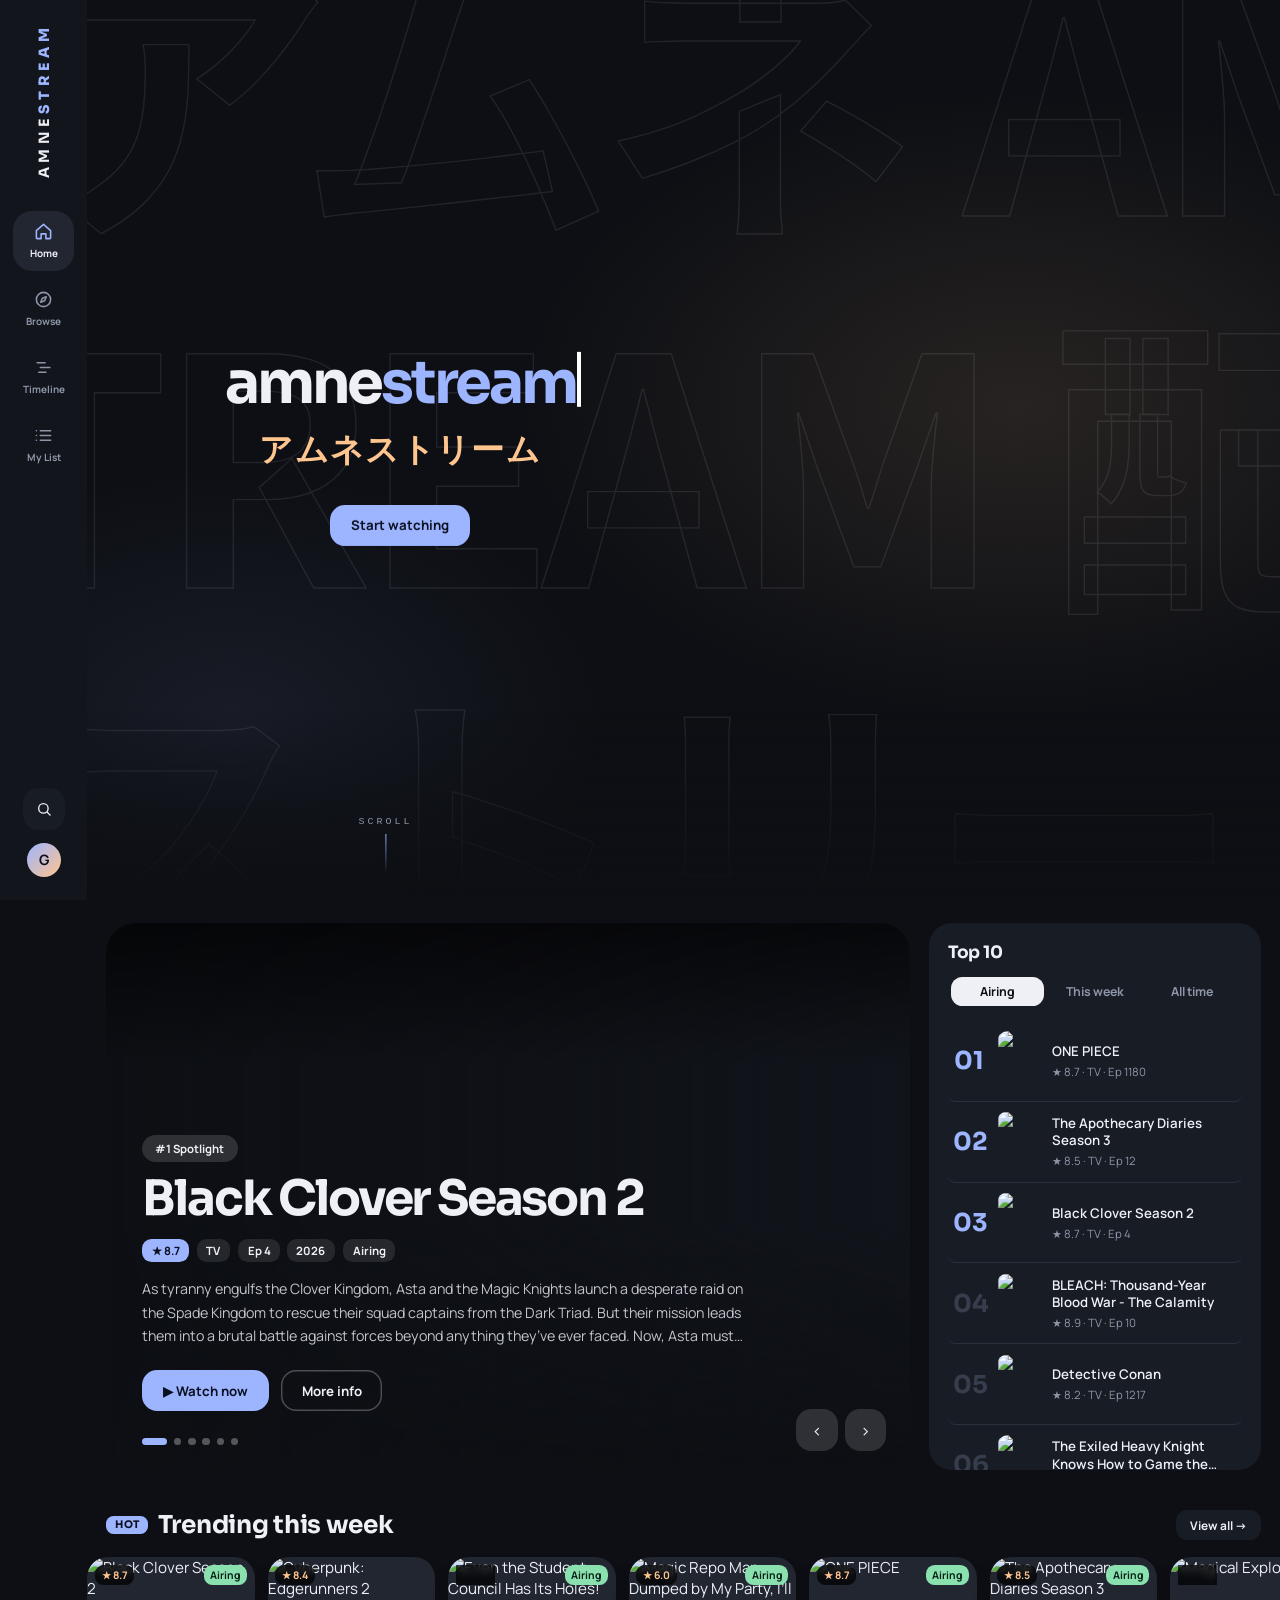
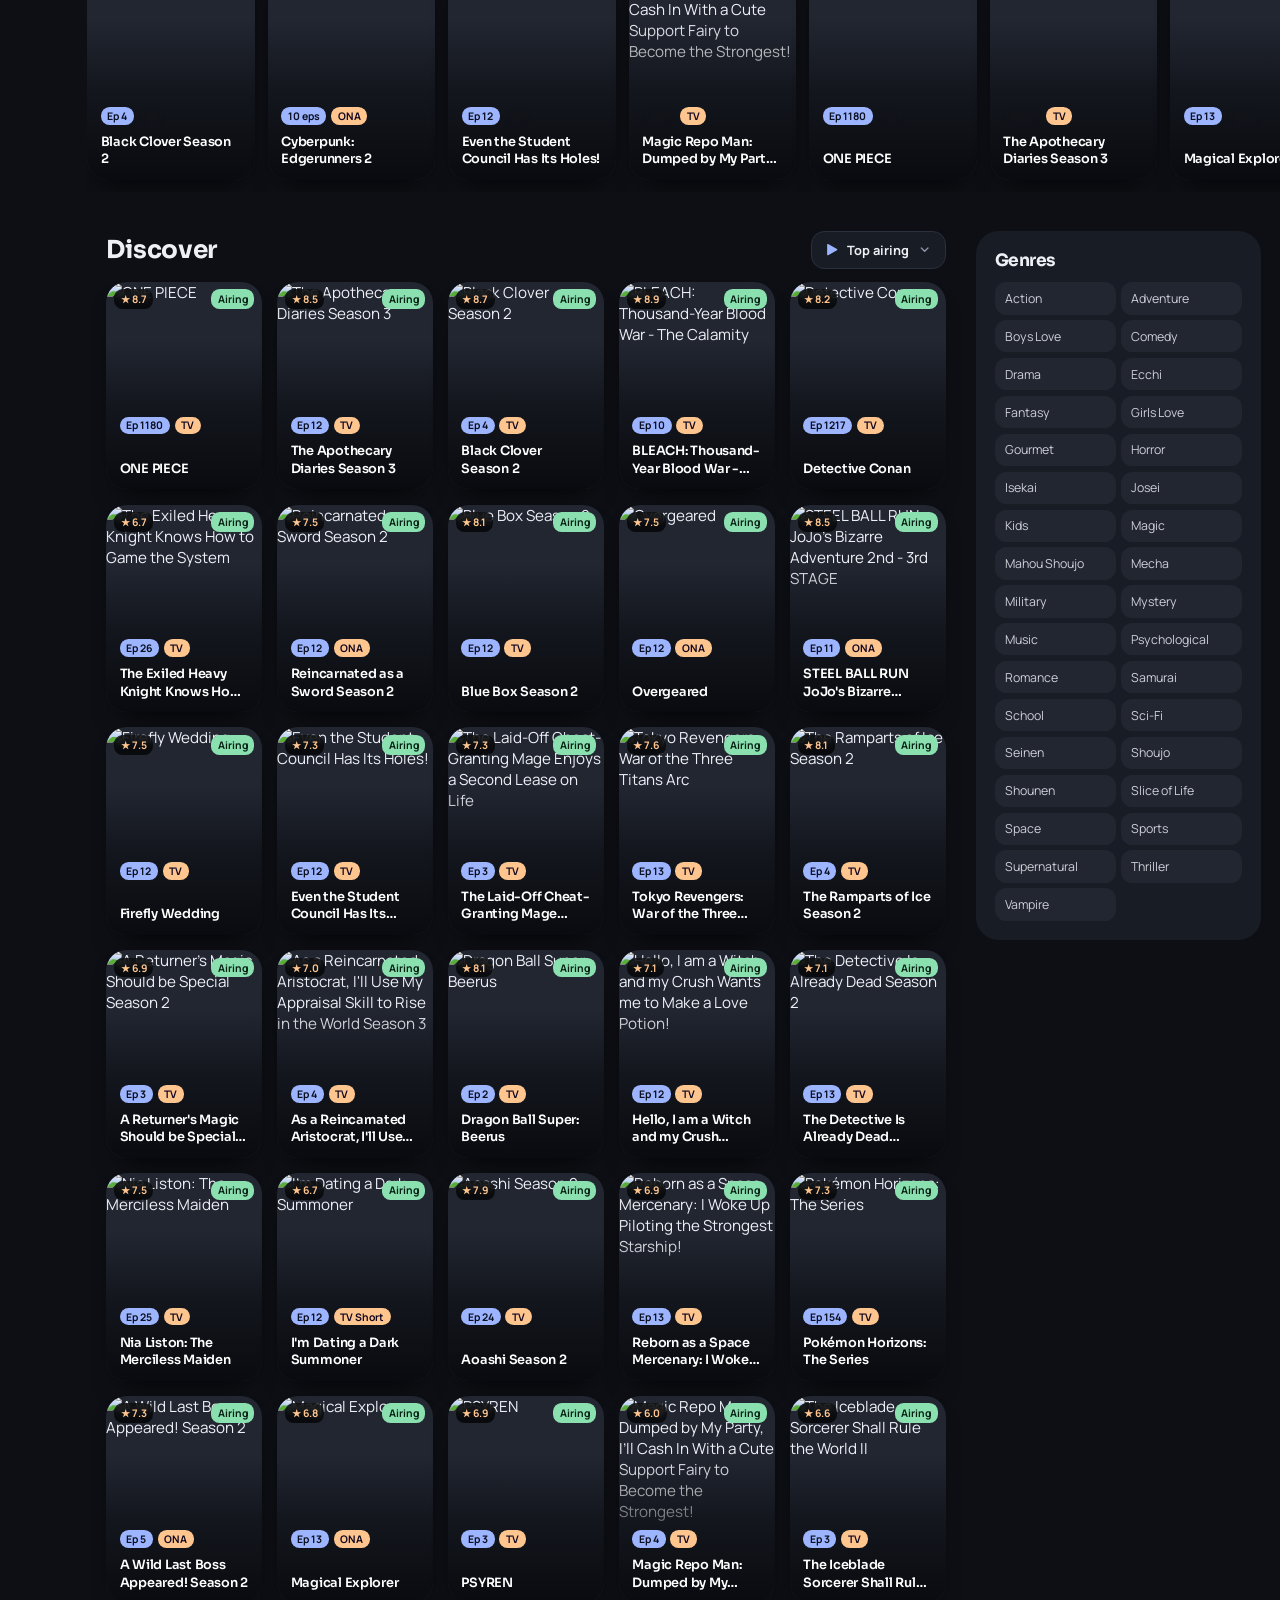
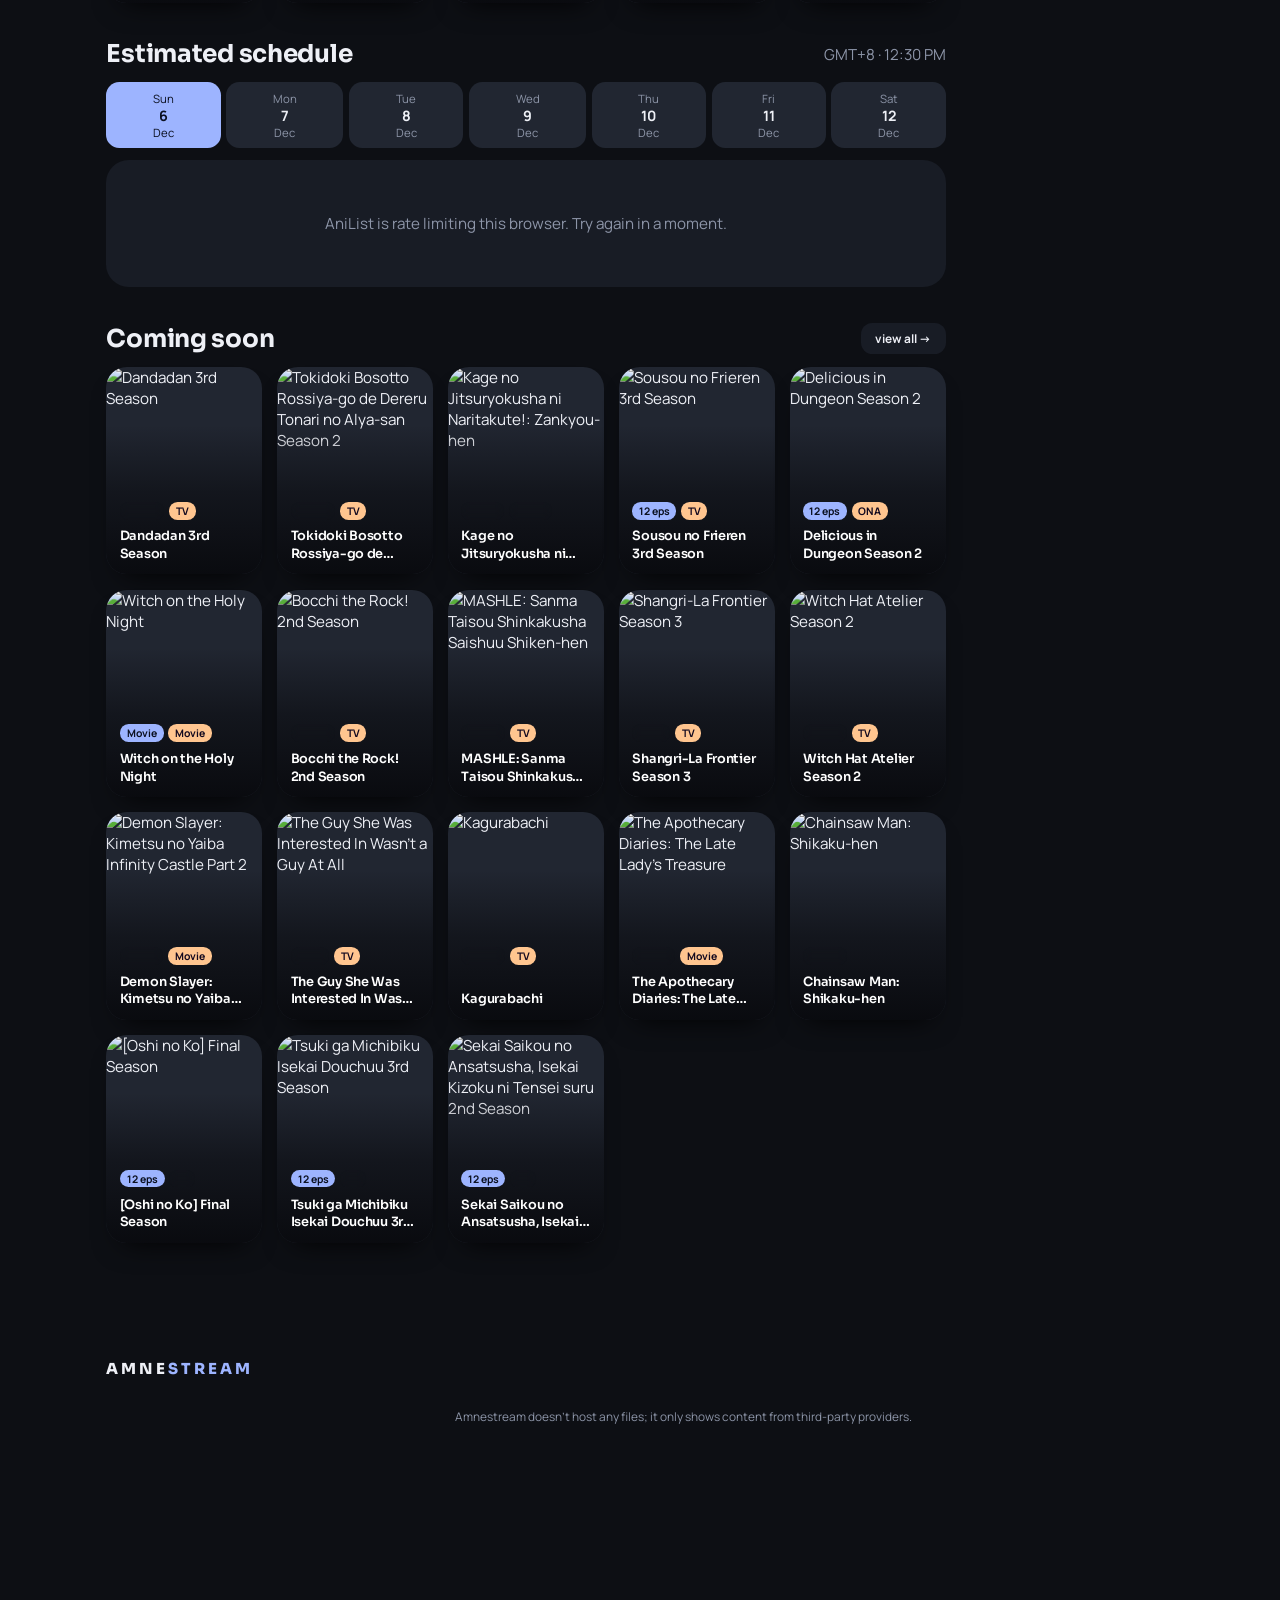
==== commit 685c67ec: "V1.0.1 Mobile Support" ====
--- a/Amnestream/anime.html
+++ b/Amnestream/anime.html
@@ -2,7 +2,7 @@
 <html lang="en">
 <head>
 <meta charset="UTF-8">
-<meta name="viewport" content="width=device-width,initial-scale=1">
+<meta name="viewport" content="width=device-width,initial-scale=1,viewport-fit=cover">
 <title>Anime - Amnestream</title>
 <link rel="icon" href="favicon.svg">
 <link rel="manifest" href="manifest.webmanifest">
@@ -17,6 +17,7 @@
 <script defer src="js/api.js"></script>
 <script defer src="js/common.js"></script>
 <script defer src="js/anime.js"></script>
+<link rel="stylesheet" href="css/mobile.css">
 </head>
 <body class="dp-page">
 <div class="dp-bg" id="dp-bg" aria-hidden="true"></div>
--- a/Amnestream/css/mobile.css
+++ b/Amnestream/css/mobile.css
@@ -0,0 +1,47 @@
+/* Mobile polish layer: loaded last, only adds phone-specific fixes. Desktop is untouched. */
+@media (max-width:900px){
+  html{-webkit-text-size-adjust:100%;-webkit-tap-highlight-color:transparent}
+  body{padding-bottom:calc(88px + env(safe-area-inset-bottom,0px))}
+  /* Bottom nav clears the iPhone home bar */
+  .site-header,.site-header.scrolled{box-sizing:border-box;height:calc(72px + env(safe-area-inset-bottom,0px));padding-bottom:env(safe-area-inset-bottom,0px)}
+  .toast{bottom:calc(96px + env(safe-area-inset-bottom,0px))}
+  .to-top{bottom:calc(92px + env(safe-area-inset-bottom,0px))}
+  .search-pop{top:calc(12px + env(safe-area-inset-top,0px))}
+  /* 16px inputs stop iOS Safari zooming in on focus */
+  input,select,textarea{font-size:16px}
+  /* Snappier taps, no double-tap zoom delay, comfortable targets */
+  a,button,.tab,.card,.icon-btn,.btn{touch-action:manipulation}
+  .btn,.tab,.icon-btn{min-height:40px}
+  /* Heroes follow the visible viewport as the browser bars collapse */
+  .hero{height:70vh;height:70svh}
+  .tl-scroll,.rail-track,.sched-days,.dp-tabs{-webkit-overflow-scrolling:touch;overscroll-behavior-x:contain}
+  img{-webkit-touch-callout:none}
+}
+@media (max-width:640px){
+  .dd .dd-pop,.picker-pop{bottom:calc(12px + env(safe-area-inset-bottom,0px))}
+  .container{padding-left:max(16px,env(safe-area-inset-left,0px));padding-right:max(16px,env(safe-area-inset-right,0px))}
+}
+/* Phone held sideways: slimmer nav, player gets the room */
+@media (max-width:900px) and (orientation:landscape) and (max-height:500px){
+  body{padding-bottom:calc(60px + env(safe-area-inset-bottom,0px))}
+  .site-header,.site-header.scrolled{height:calc(52px + env(safe-area-inset-bottom,0px))}
+  .main-nav a{padding:4px 0}
+  .hero{height:auto;min-height:calc(100svh - 70px)}
+  .intro{padding-top:24px}
+  .intro-cols{height:auto;min-height:60svh}
+}
+
+/* Fix: atlas.css re-declared the 2-column home layout after style.css, so it never collapsed on small screens */
+@media (max-width:1180px){
+  .home-cols{grid-template-columns:minmax(0,1fr)}
+  .home-cols .home-side{min-width:0}
+  .side-sticky{position:static}
+}
+@media (max-width:900px){
+  .genre-cloud{grid-template-columns:repeat(3,minmax(0,1fr))}
+  .home-main .grid,.grid{grid-template-columns:repeat(auto-fill,minmax(130px,1fr))}
+}
+@media (max-width:480px){
+  .genre-cloud{grid-template-columns:repeat(2,minmax(0,1fr))}
+  .home-cols{gap:20px}
+}
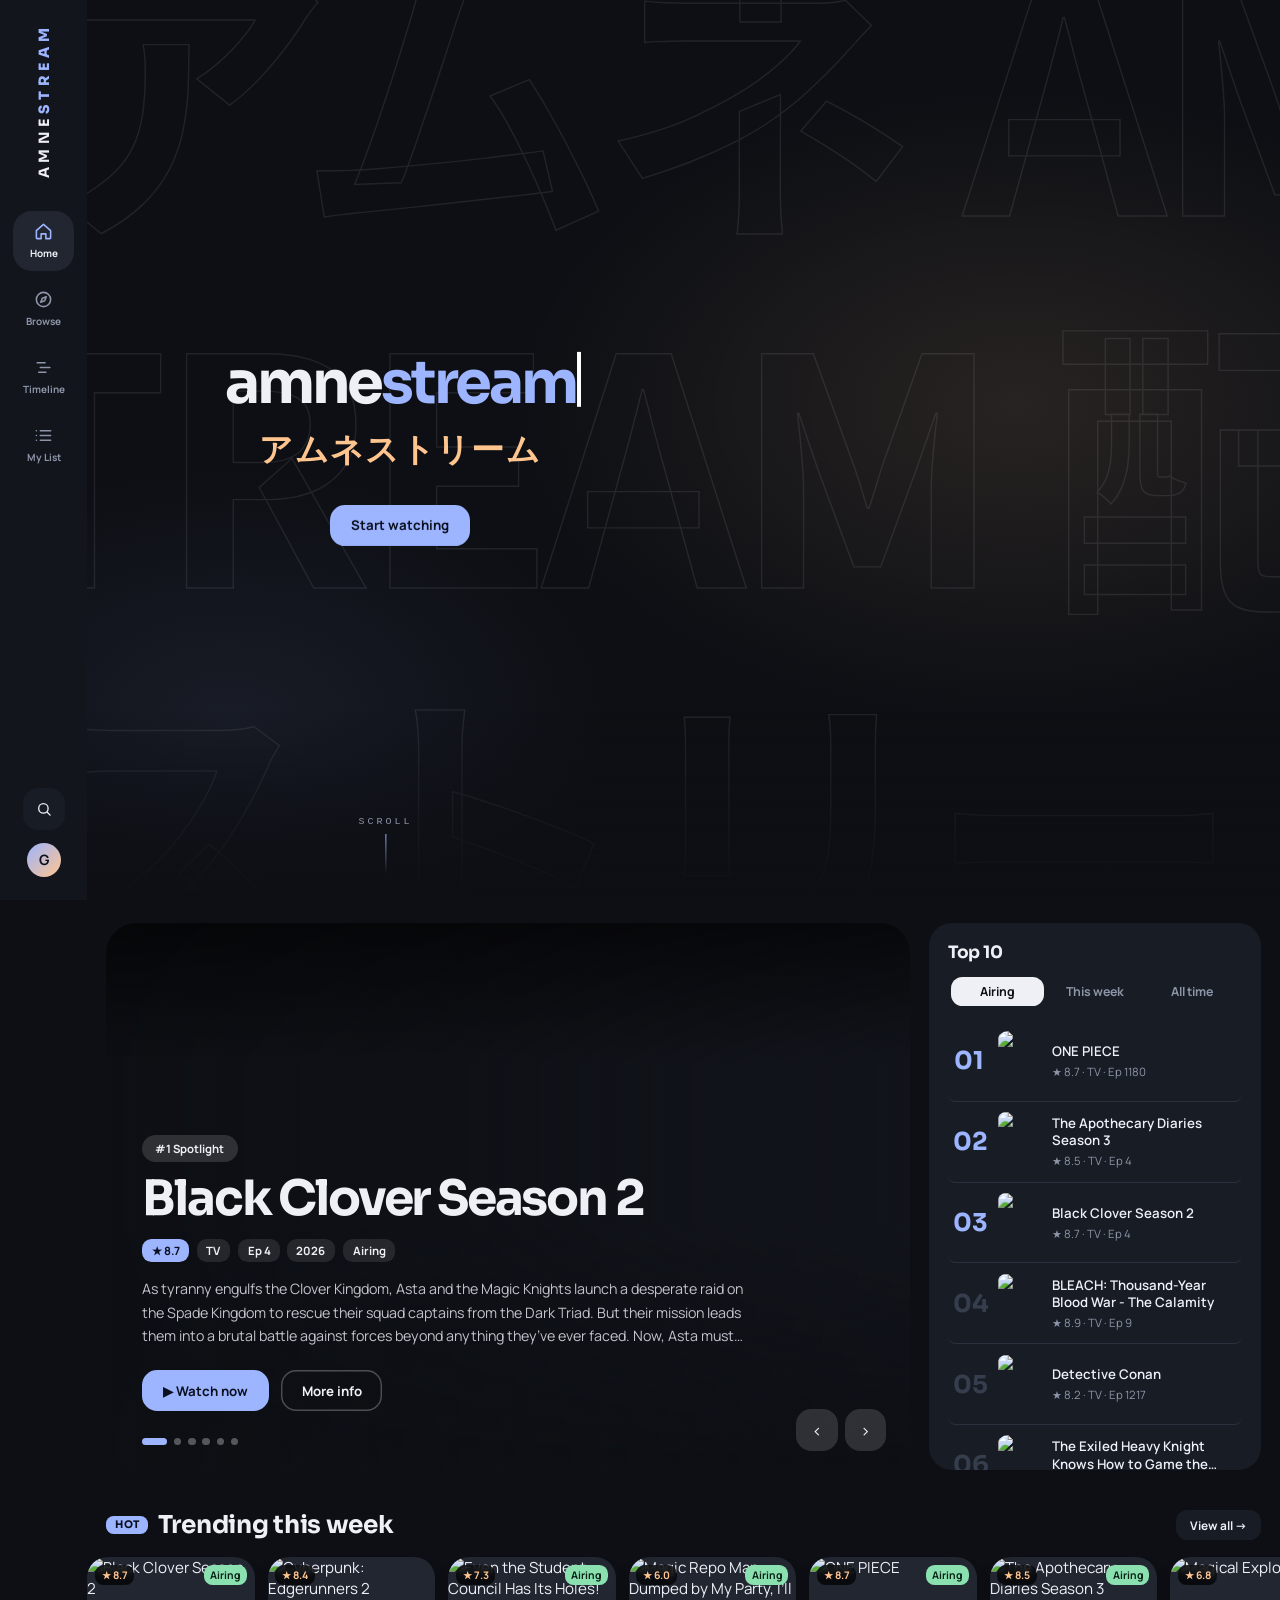
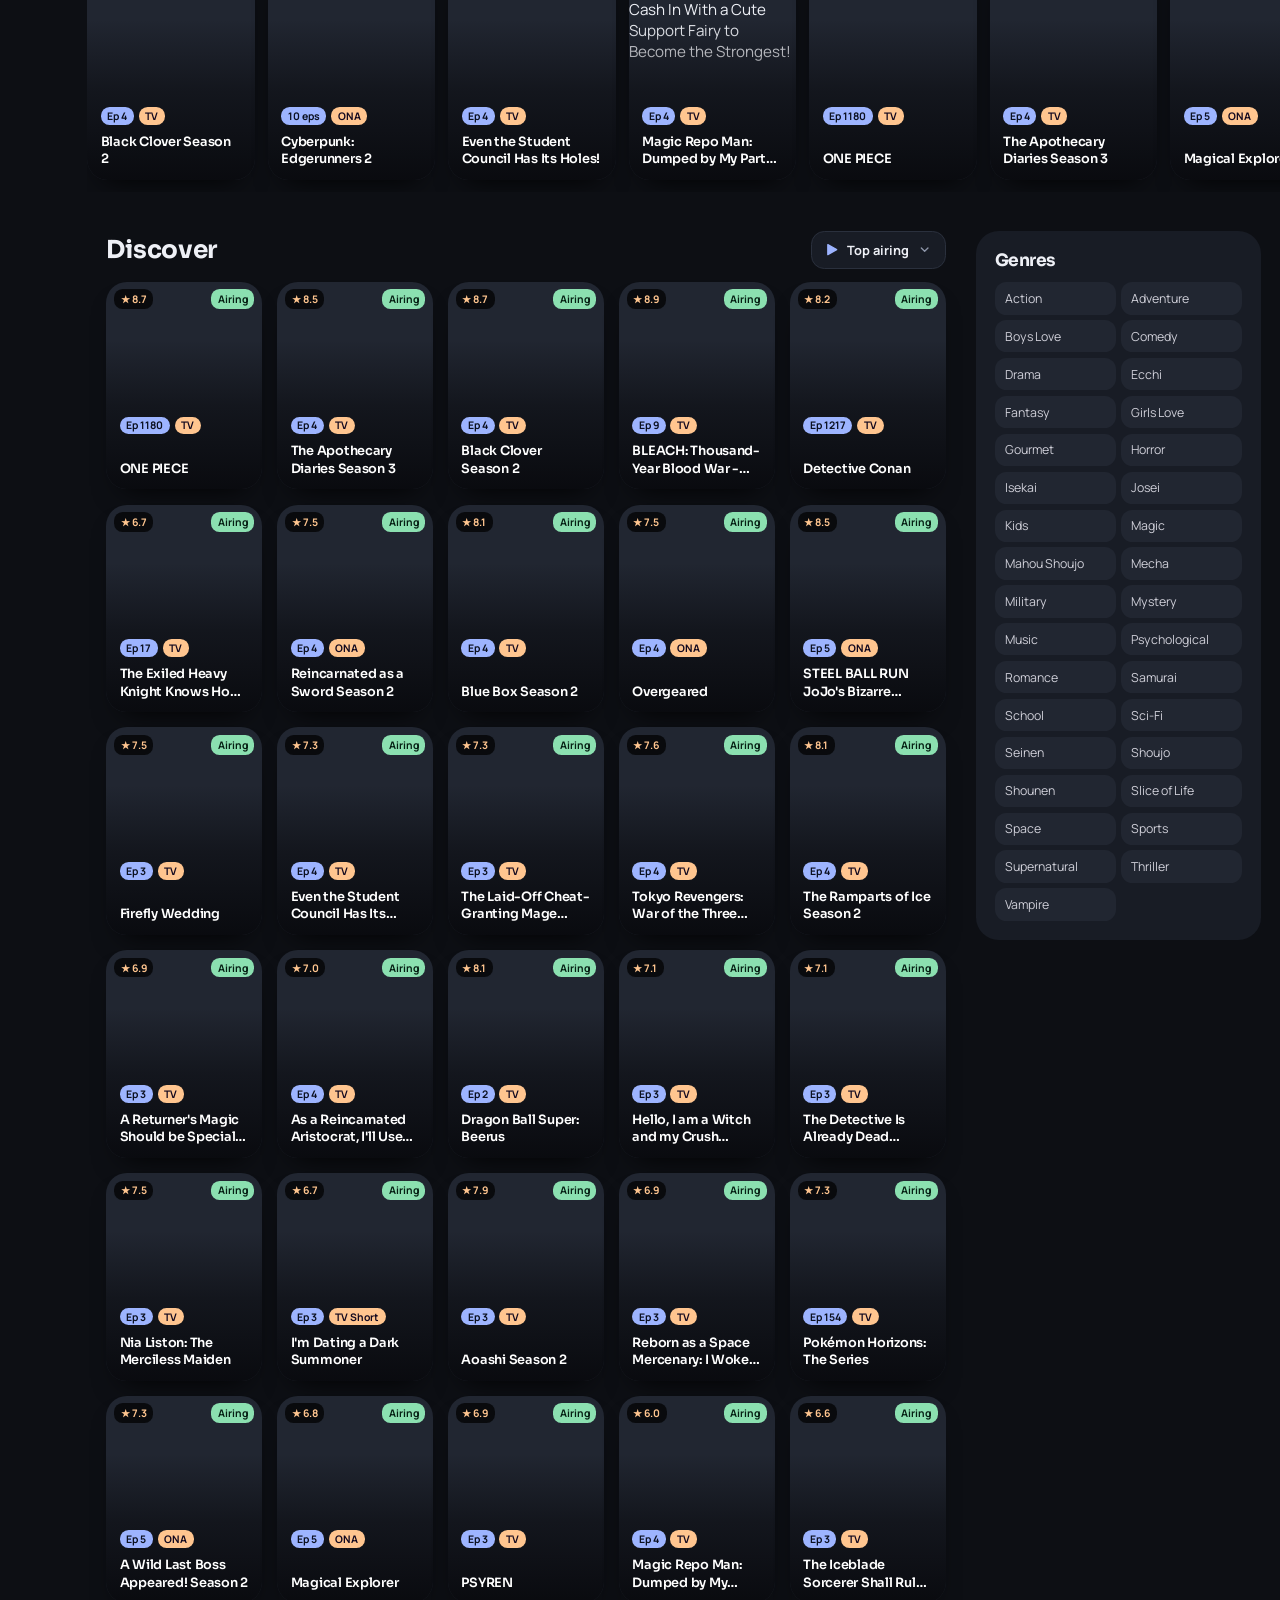
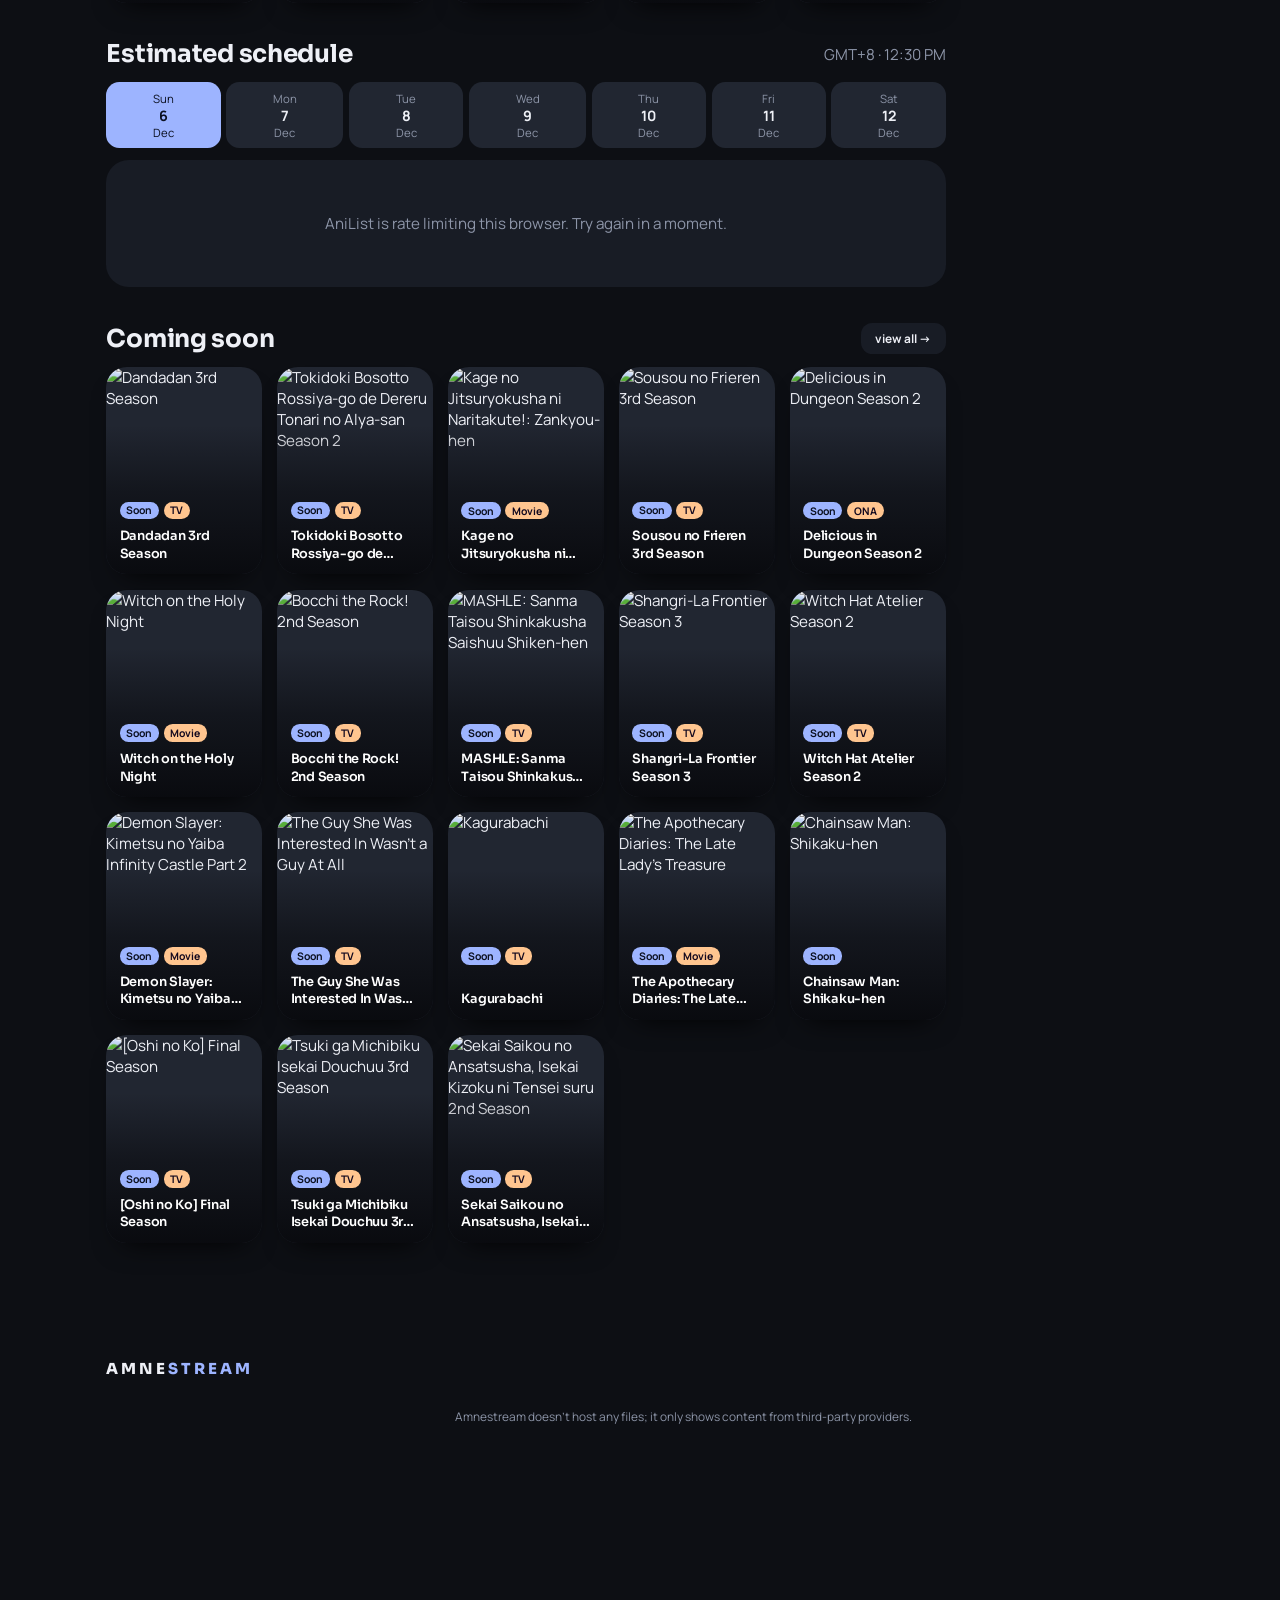
==== commit 4b3f167e: "V1.0.2" ====
--- a/Amnestream/anime.html
+++ b/Amnestream/anime.html
@@ -15,6 +15,7 @@
 <link rel="stylesheet" href="css/style.css">
 <link rel="stylesheet" href="css/atlas.css">
 <script defer src="js/api.js"></script>
+<script src="js/config.js"></script>
 <script defer src="js/common.js"></script>
 <script defer src="js/anime.js"></script>
 <link rel="stylesheet" href="css/mobile.css">
--- a/Amnestream/css/mobile.css
+++ b/Amnestream/css/mobile.css
@@ -45,3 +45,33 @@
   .genre-cloud{grid-template-columns:repeat(2,minmax(0,1fr))}
   .home-cols{gap:20px}
 }
+
+/* Touch screens: no always-on play button over every poster. Tapping the card opens it. */
+@media (hover:none){
+  .card-play,.card:hover .card-play{opacity:0;pointer-events:none;transform:translate(-50%,-50%) scale(.7)}
+  .card-play:focus-visible{opacity:1;pointer-events:auto;transform:translate(-50%,-50%) scale(1)}
+}
+
+/* Watch page on phones: player edge-aligned with the controls below it, controls in tidy equal-width rows */
+@media (max-width:900px){
+  .watch-layout{padding:max(12px,env(safe-area-inset-top,0px)) 0 16px;gap:16px;min-width:0}
+  .watch-layout>div{min-width:0}
+  .player-wrap{width:100%;border-radius:18px;margin:0}
+  .player-wrap iframe{display:block}
+  .watch-head{padding:14px 2px 4px}
+  .watch-head h1{font-size:19px;line-height:1.25;overflow-wrap:anywhere}
+  .player-bar{display:grid;grid-template-columns:1fr 1fr;gap:10px;padding:12px;border-radius:20px}
+  .player-bar>*{min-width:0;width:100%;box-sizing:border-box;margin:0}
+  .player-bar .seg{display:grid;grid-template-columns:1fr 1fr;border-radius:999px}
+  .player-bar .seg button{padding:10px 0;text-align:center}
+  .player-bar select{grid-column:2;height:42px;text-overflow:ellipsis}
+  .player-bar .nav-eps{grid-column:1/-1;display:grid;grid-template-columns:1fr 1fr;gap:10px}
+  .player-bar .nav-eps .btn{width:100%;justify-content:center}
+  .player-bar .btn,.player-bar label.btn{display:flex;align-items:center;justify-content:center;gap:8px;min-height:42px;box-sizing:border-box;text-align:center}
+  .player-help{display:grid;grid-template-columns:1fr 1fr;gap:10px;padding:12px;border-radius:20px}
+  .player-help #help-text{grid-column:1/-1;flex:none}
+  .player-help .btn{width:100%;box-sizing:border-box;justify-content:center;text-align:center}
+  .player-help #help-reload{grid-column:1/-1}
+  .side-panel{padding:12px;border-radius:20px}
+  .side-eps{grid-template-columns:repeat(auto-fill,minmax(46px,1fr))}
+}
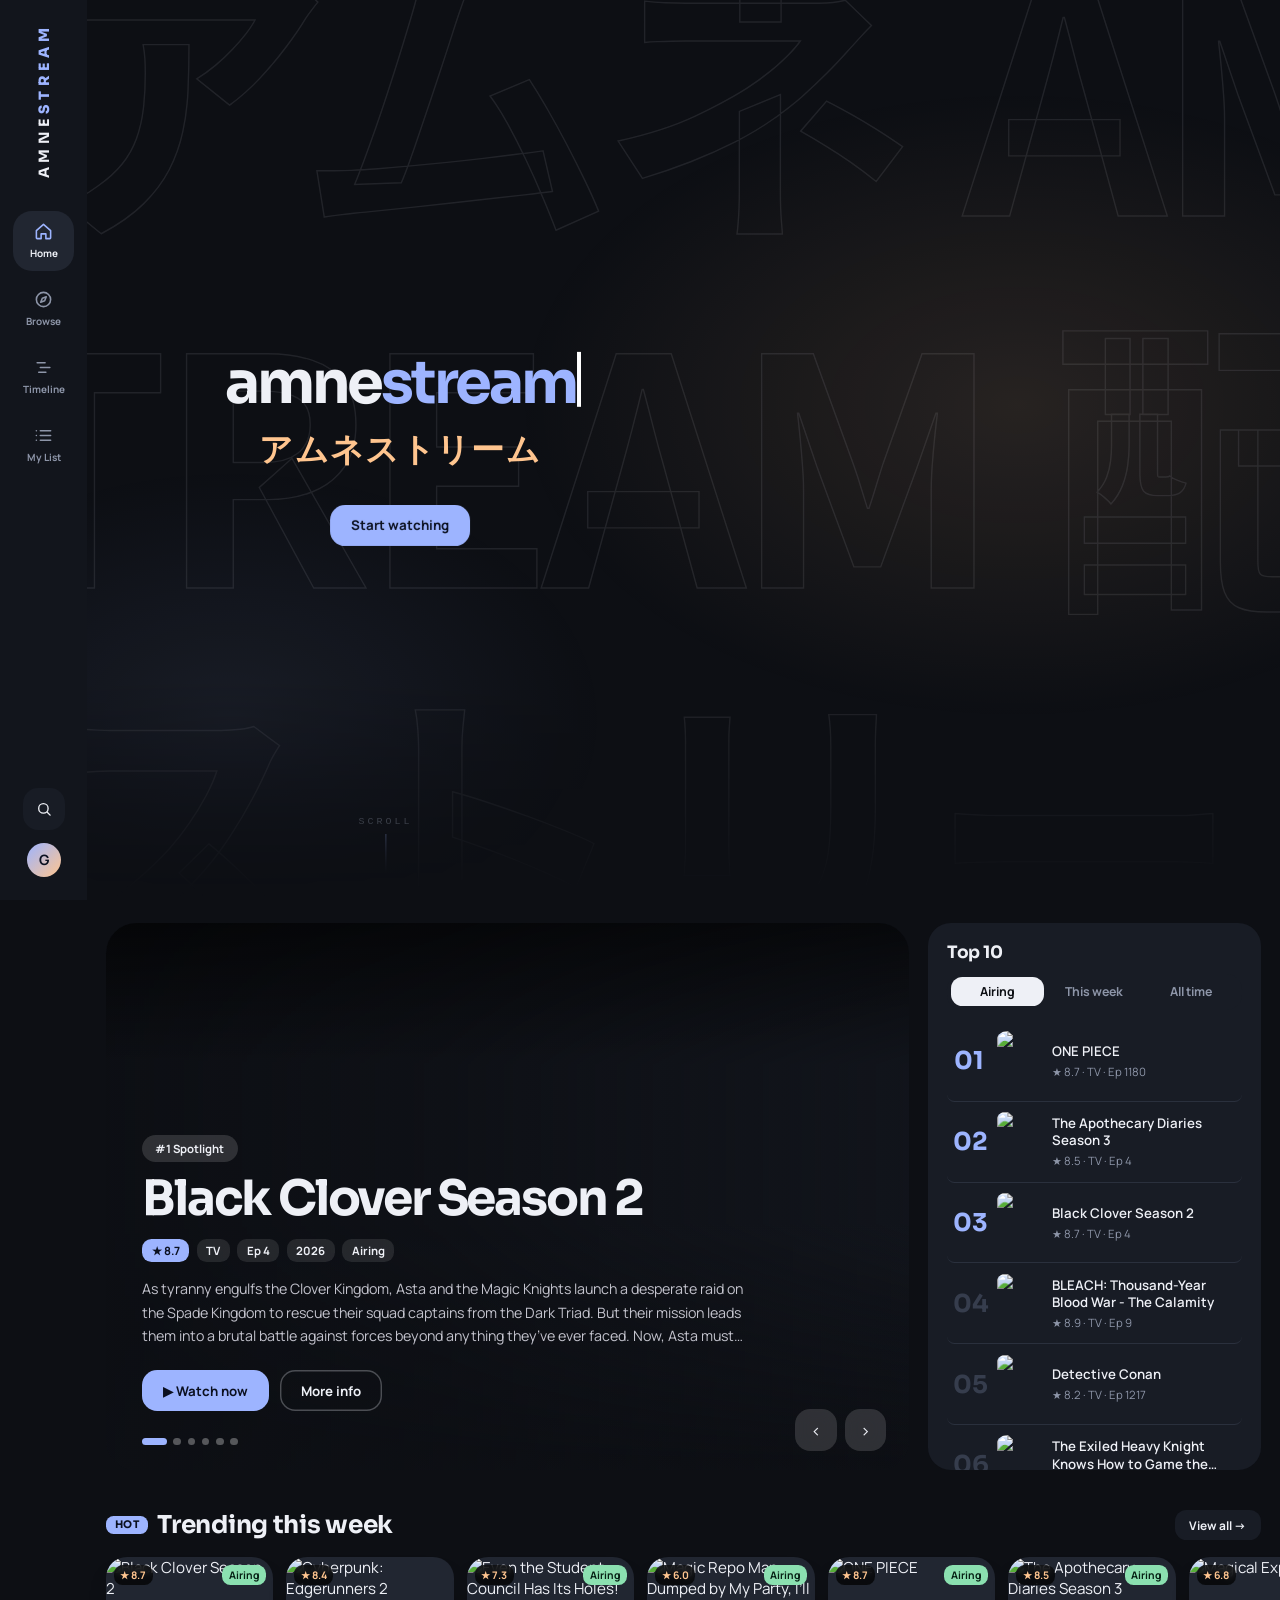
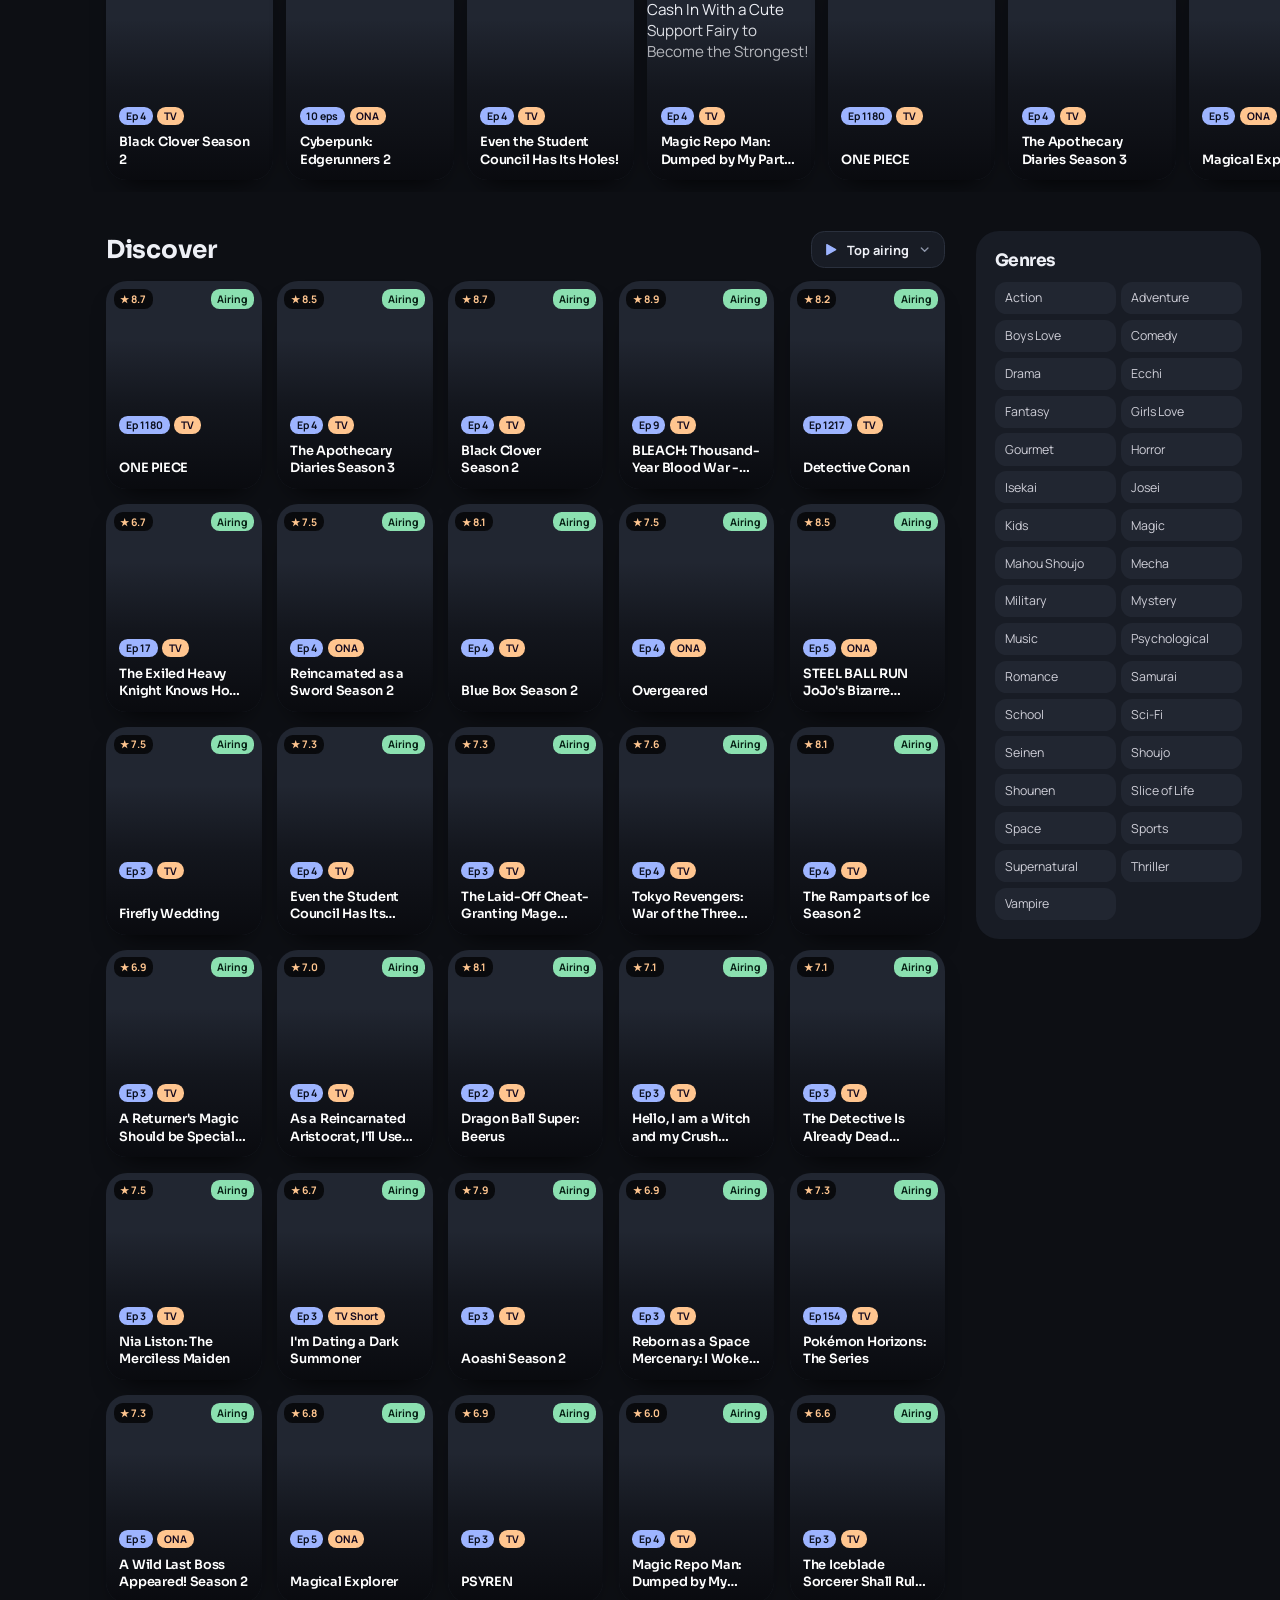
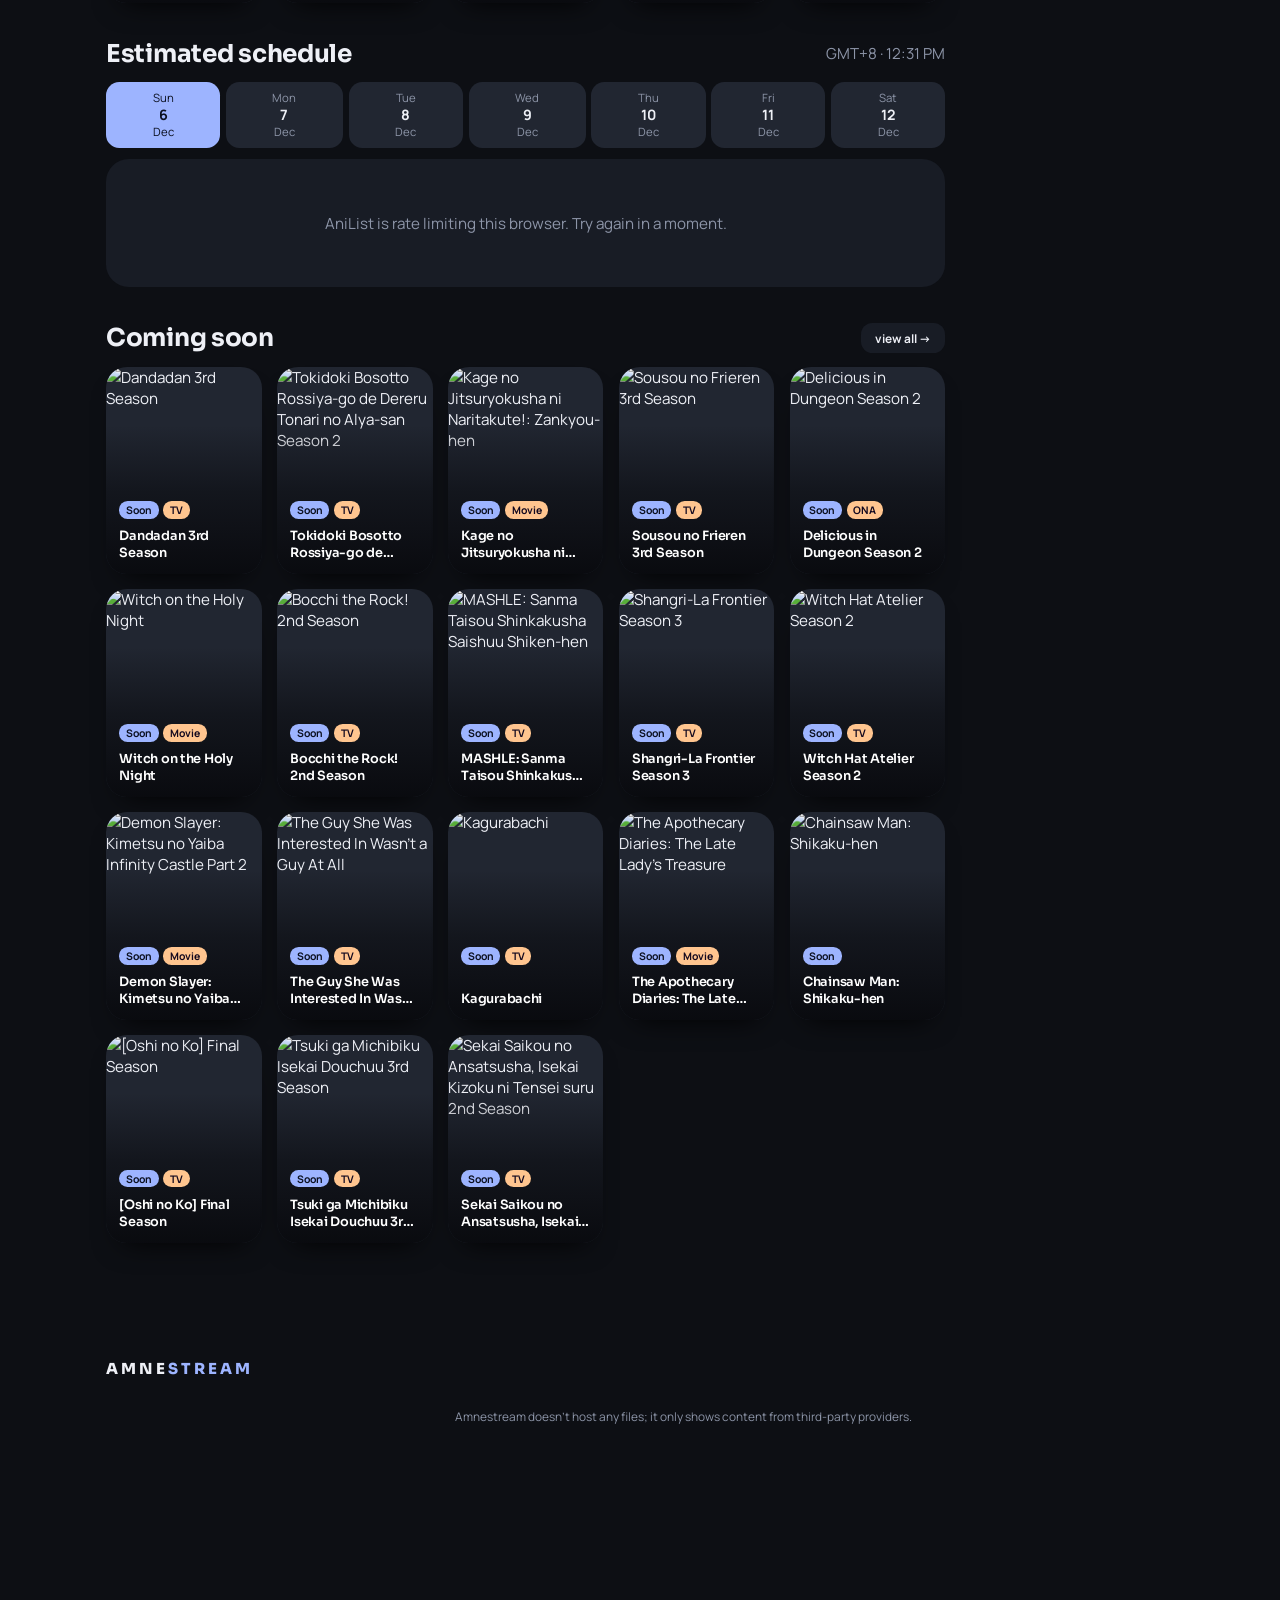
==== commit 359ded3a: "1.1.0 Summary of changes  Fixes  Added/Fixed the episode list on the details page for light them" ====
--- a/Amnestream/anime.html
+++ b/Amnestream/anime.html
@@ -17,8 +17,10 @@
 <script defer src="js/api.js"></script>
 <script src="js/config.js"></script>
 <script defer src="js/common.js"></script>
+<script defer src="js/comments.js"></script>
 <script defer src="js/anime.js"></script>
 <link rel="stylesheet" href="css/mobile.css">
+<link rel="stylesheet" href="css/themes.css">
 </head>
 <body class="dp-page">
 <div class="dp-bg" id="dp-bg" aria-hidden="true"></div>
--- a/Amnestream/css/style.css
+++ b/Amnestream/css/style.css
@@ -6,14 +6,6 @@
   --radius:14px; --header-h:68px;
   --mono:ui-monospace,"JetBrains Mono","SF Mono",Menlo,Consolas,monospace;
 }
-[data-theme=midnight]{--bg:#070a12;--bg2:#0a0e18;--card:#0e1420;--card2:#151c2b;--line:#1f2a3d;--accent:#60a5fa;--accent-ink:#06101f;--accent2:#818cf8}
-[data-theme=crimson]{--bg:#0e0708;--bg2:#130a0b;--card:#1a0d0f;--card2:#241215;--line:#35191d;--accent:#f43f5e;--accent-ink:#1c050a;--accent2:#fb923c}
-[data-theme=emerald]{--bg:#060d0a;--bg2:#08120e;--card:#0c1713;--card2:#11211b;--line:#18332a;--accent:#34d399;--accent-ink:#04140d;--accent2:#22d3ee}
-[data-theme=amoled]{--bg:#000;--bg2:#050505;--card:#0b0b0b;--card2:#141414;--line:#1d1d1d;--accent:#fff;--accent-ink:#000;--accent2:#a1a1aa}
-[data-theme=sunset]{--bg:#0d0805;--bg2:#120b07;--card:#1a100a;--card2:#241711;--line:#352316;--accent:#fb923c;--accent-ink:#1c0c02;--accent2:#f43f5e}
-[data-theme=amber]{--bg:#0d0a04;--bg2:#120e06;--card:#191309;--card2:#231b0d;--line:#33280f;--accent:#fbbf24;--accent-ink:#1a1203;--accent2:#fb923c}
-[data-theme=galaxy]{--bg:#09060f;--bg2:#0d0914;--card:#130d1d;--card2:#1b1328;--line:#2b1f42;--accent:#a78bfa;--accent-ink:#120a2a;--accent2:#f472b6}
-[data-theme=ocean]{--bg:#050b0e;--bg2:#08120f;--card:#0a161b;--card2:#0f1f26;--line:#16303a;--accent:#22d3ee;--accent-ink:#03171c;--accent2:#60a5fa}
 *{box-sizing:border-box}
 html,body{margin:0;padding:0}
 html{scroll-behavior:smooth}
@@ -99,6 +91,21 @@
   transform:scale(1.03)}
 .hero-slide.active .hero-bg{animation:kenburns 14s ease-out forwards}
 @keyframes kenburns{to{transform:scale(1.1)}}
+/* Spotlight entrance: plays when the spotlight scrolls into view (it used to run while still hidden behind the welcome section, so it was over before anyone saw it)
+   and again on every slide change; the same in every theme */
+.hero:not(.play) .hero-slide .hero-content>*{opacity:0}
+.hero.play .hero-slide.active .hero-bg{animation:heroSettle 1.8s cubic-bezier(.16,1,.3,1) both,kenburns 14s 1.8s ease-out forwards}
+.hero.play .hero-slide.active .hero-content>*{animation:heroRise .95s cubic-bezier(.16,1,.3,1) both}
+.hero.play .hero-slide.active .hero-content>:nth-child(1){animation-delay:.2s}
+.hero.play .hero-slide.active .hero-content>:nth-child(2){animation-delay:.3s}
+.hero.play .hero-slide.active .hero-content>:nth-child(3){animation-delay:.42s}
+.hero.play .hero-slide.active .hero-content>:nth-child(4){animation-delay:.54s}
+.hero.play .hero-slide.active .hero-content>:nth-child(5){animation-delay:.66s}
+.hero.play .hero-dots,.hero.play .hero-ctrl{animation:heroRise .9s cubic-bezier(.16,1,.3,1) .8s both}
+@keyframes heroSettle{from{transform:scale(1.2);filter:blur(12px) brightness(.55)}to{transform:scale(1.03);filter:none}}
+@keyframes heroRise{from{opacity:0;transform:translate3d(0,28px,0)}to{opacity:1;transform:none}}
+.reduce-motion .hero:not(.play) .hero-slide .hero-content>*{opacity:1}
+@media (prefers-reduced-motion:reduce){.hero:not(.play) .hero-slide .hero-content>*{opacity:1}}
 .hero-slide::after{content:"";position:absolute;inset:0;
   background:linear-gradient(90deg,color-mix(in srgb,var(--bg) 97%,transparent) 0%,color-mix(in srgb,var(--bg) 70%,transparent) 42%,color-mix(in srgb,var(--bg) 10%,transparent) 100%),
              linear-gradient(0deg,var(--bg) 0%,transparent 45%)}
@@ -136,6 +143,7 @@
 .rail-wrap{position:relative;max-width:1500px;margin:0 auto}
 .rail-track{display:flex;gap:14px;overflow-x:auto;scroll-behavior:smooth;padding:4px 20px 12px;
   scroll-snap-type:x proximity;scrollbar-width:none}
+.rail-track{scroll-padding-left:20px}   /* Without this, snapping slides the first card flush to the edge and under the title's indent */
 .rail-track::-webkit-scrollbar{display:none}
 .rail-track .card{width:168px;flex:0 0 168px}
 .rail-nav{position:absolute;top:40%;transform:translateY(-50%);z-index:5;width:40px;height:40px;border-radius:50%;
@@ -283,6 +291,11 @@
 .seg{display:inline-flex;border:1px solid var(--line);border-radius:999px;overflow:hidden;background:var(--card2)}
 .seg button{padding:8px 16px;border:0;background:transparent;cursor:pointer;font-size:13.5px;font-weight:600}
 .seg button.on{background:var(--accent);color:var(--accent-ink)}
+/* DUB with no dub available: crossed out and dimmed, still tappable */
+.seg button.no-dub,.epm-seg button.no-dub{text-decoration:line-through;text-decoration-thickness:2px;opacity:.5}
+.ep-chip.no-dub b{text-decoration:line-through;text-decoration-thickness:2px}.ep-chip.no-dub{opacity:.5}
+.seg button.no-dub,.epm-seg button.no-dub,.ep-chip.no-dub{cursor:not-allowed}
+.seg button.no-dub:hover,.epm-seg button.no-dub:hover{color:inherit}
 .side-panel{background:var(--card);border:1px solid var(--line);border-radius:var(--radius);padding:14px;max-height:78vh;overflow-y:auto}
 .side-panel h3{font-size:13px;text-transform:uppercase;letter-spacing:.8px;color:var(--muted);margin-bottom:12px;font-family:var(--mono)}
 .side-eps{display:grid;gap:6px;grid-template-columns:repeat(auto-fill,minmax(52px,1fr))}
@@ -345,8 +358,8 @@
 .dp-bg img.soft{filter:blur(36px) saturate(1.3);transform:scale(1.2)}
 .dp-bg::after{content:"";position:absolute;inset:0;
   background:
-    radial-gradient(ellipse 120% 90% at 55% 25%,transparent 35%,rgba(4,5,8,.55) 100%),
-    linear-gradient(180deg,rgba(8,9,14,.42) 0%,rgba(8,9,14,.62) 50%,rgba(8,9,14,.8) 100%)}
+    radial-gradient(ellipse 120% 90% at 55% 25%,transparent 35%,color-mix(in srgb,var(--bg) 55%,transparent) 100%),
+    linear-gradient(180deg,color-mix(in srgb,var(--bg) 42%,transparent) 0%,color-mix(in srgb,var(--bg) 66%,transparent) 50%,color-mix(in srgb,var(--bg) 84%,transparent) 100%)}
 body.dp-page main,body.dp-page .site-footer{position:relative;z-index:1}
 
 .dp{display:grid;grid-template-columns:210px minmax(0,1fr);gap:30px;align-items:start;padding-top:10px}
@@ -426,36 +439,38 @@
 .dp-search{width:0;height:32px;padding:0;border:0;border-radius:9px;outline:none;font-size:12px;color:var(--text);background:color-mix(in srgb,var(--card) 85%,transparent);transition:width .2s,padding .2s}
 .dp-search.open{width:170px;padding:0 11px;box-shadow:inset 0 0 0 1px var(--accent)}
 
-/* Episode cards (default list style); compact and grid are variants of the same markup */
+/* Episode cards (default list style); compact and grid are variants of the same markup.
+   Every colour here comes from the theme (via --text / --muted / --card), so the list stays readable on dark and light themes alike */
+:root{--ep-edge:color-mix(in srgb,var(--text) 12%,transparent);--ep-edge2:color-mix(in srgb,var(--text) 28%,transparent);--ep-chip:color-mix(in srgb,var(--card2) 80%,transparent)}
 .ep-cards{display:grid;gap:26px 16px;grid-template-columns:repeat(auto-fill,minmax(160px,1fr));max-height:min(78vh,920px);overflow-y:auto;padding:3px}
 .ep-card{position:relative;display:flex;flex-direction:column;min-width:0}
-.ep-thumb{position:relative;display:block;aspect-ratio:16/9;border-radius:8px;overflow:hidden;background:var(--card2);box-shadow:0 0 0 1px rgba(255,255,255,.08);transition:box-shadow .15s}
+.ep-thumb{position:relative;display:block;aspect-ratio:16/9;border-radius:8px;overflow:hidden;background:var(--card2);box-shadow:0 0 0 1px var(--ep-edge);transition:box-shadow .15s}
 .ep-thumb img{width:100%;height:100%;object-fit:cover;transition:transform .35s,filter .25s}
 .ep-card:hover .ep-thumb,.ep-card.cur .ep-thumb{box-shadow:0 0 0 1.5px var(--accent)}
 .ep-card:hover .ep-thumb img{transform:scale(1.05)}
-.ep-dur{position:absolute;left:7px;top:7px;padding:3px 8px;border-radius:6px;font-size:11.5px;font-weight:800;letter-spacing:.01em;background:rgba(18,18,24,.8);backdrop-filter:blur(4px)}
+.ep-dur{position:absolute;left:7px;top:7px;padding:3px 8px;border-radius:6px;font-size:11.5px;font-weight:800;letter-spacing:.01em;color:#fff;background:rgba(18,18,24,.82);backdrop-filter:blur(4px)}
 .ep-flag{position:absolute;right:6px;top:6px;padding:2px 7px;border-radius:5px;font-size:10px;font-weight:800;letter-spacing:.03em;text-transform:uppercase;background:var(--accent);color:var(--accent-ink)}
 .ep-card.done .ep-thumb::after{content:"";position:absolute;left:0;right:0;bottom:0;height:3px;background:var(--accent)}
 .ep-body{min-width:0;padding:12px 0 0}
-.ep-n{display:block;font-size:10.5px;font-weight:600;letter-spacing:.06em;text-transform:uppercase;color:#9aa1b3}
-.ep-t{display:block;margin-top:5px;overflow:hidden;text-overflow:ellipsis;white-space:nowrap;font-size:14.5px;font-weight:700;color:#fff}
+.ep-n{display:block;font-size:10.5px;font-weight:600;letter-spacing:.06em;text-transform:uppercase;color:var(--muted)}
+.ep-t{display:block;margin-top:5px;overflow:hidden;text-overflow:ellipsis;white-space:nowrap;font-size:14.5px;font-weight:700;color:var(--text)}
 .ep-t:hover{color:var(--accent)}
-.ep-foot{display:flex;align-items:center;gap:8px;margin-top:14px;padding-top:13px;border-top:1px solid rgba(255,255,255,.1)}
+.ep-foot{display:flex;align-items:center;gap:8px;margin-top:14px;padding-top:13px;border-top:1px solid var(--ep-edge)}
 .ep-chip{display:inline-flex;align-items:stretch;height:24px;overflow:hidden;border-radius:5px;font-size:11px;font-weight:800;letter-spacing:.02em;
-  background:rgba(10,10,14,.55);box-shadow:inset 0 0 0 1px rgba(255,255,255,.24);transition:.15s}
+  color:var(--text);background:var(--ep-chip);box-shadow:inset 0 0 0 1px var(--ep-edge2);transition:.15s}
 .ep-chip b,.ep-chip i{display:grid;place-items:center;font-style:normal}
 .ep-chip b{padding:0 8px;font-weight:800}
-.ep-chip i{width:22px;border-left:1px solid rgba(255,255,255,.24);color:var(--muted)}
+.ep-chip i{width:22px;border-left:1px solid var(--ep-edge2);color:var(--muted)}
 .ep-chip:hover{background:var(--accent);color:var(--accent-ink);box-shadow:none}
 .ep-chip:hover i{color:inherit;border-color:rgba(0,0,0,.25)}
-.ep-state{display:grid;place-items:center;width:20px;height:20px;margin-left:auto;border-radius:50%;color:#062014;box-shadow:inset 0 0 0 1.5px var(--ok)}
+.ep-state{display:grid;place-items:center;width:20px;height:20px;margin-left:auto;border-radius:50%;color:var(--bg);box-shadow:inset 0 0 0 1.5px var(--ok)}
 .ep-state::after{content:"";width:6px;height:6px;border-radius:50%;background:var(--ok)}
 .ep-card.done .ep-state{background:var(--ok);box-shadow:none}
 .ep-card.done .ep-state::after{display:none}
 .ep-num{display:none}
 
 .ep-cards.compact{grid-template-columns:1fr;gap:6px}
-.ep-cards.compact .ep-card{flex-direction:row;align-items:center;gap:12px;padding:9px 14px;border-radius:12px;background:color-mix(in srgb,var(--card) 62%,transparent);backdrop-filter:blur(10px);box-shadow:inset 0 0 0 1px rgba(255,255,255,.08)}
+.ep-cards.compact .ep-card{flex-direction:row;align-items:center;gap:12px;padding:9px 14px;border-radius:12px;background:color-mix(in srgb,var(--card) 62%,transparent);backdrop-filter:blur(10px);box-shadow:inset 0 0 0 1px var(--ep-edge)}
 .ep-cards.compact .ep-card.cur{box-shadow:inset 0 0 0 1.5px var(--accent)}
 .ep-cards.compact .ep-thumb{display:none}
 .ep-cards.compact .ep-body{display:flex;flex:1;align-items:baseline;gap:12px;padding:0}
@@ -466,7 +481,7 @@
 .ep-cards.grid{grid-template-columns:repeat(auto-fill,minmax(64px,1fr));gap:8px}
 .ep-cards.grid .ep-thumb,.ep-cards.grid .ep-body,.ep-cards.grid .ep-foot{display:none}
 .ep-cards.grid .ep-num{display:block;padding:11px 4px;border-radius:10px;text-align:center;font-size:13.5px;font-weight:700;
-  background:color-mix(in srgb,var(--card) 85%,transparent);box-shadow:inset 0 0 0 1px rgba(255,255,255,.08);transition:.15s}
+  color:var(--text);background:color-mix(in srgb,var(--card) 85%,transparent);box-shadow:inset 0 0 0 1px var(--ep-edge);transition:.15s}
 .ep-cards.grid .ep-card:hover .ep-num{background:var(--accent);color:var(--accent-ink);box-shadow:none}
 .ep-cards.grid .ep-card.done .ep-num{box-shadow:inset 0 -3px 0 var(--accent)}
 .ep-cards.grid .ep-card.cur .ep-num{box-shadow:inset 0 0 0 1.5px var(--accent)}
@@ -557,6 +572,15 @@
 .set-lbl{display:block;font-size:12px;color:var(--muted)}
 .set-lbl .set-in{display:block;margin-top:5px;max-width:none}
 .set-col .btn-primary{margin-top:2px}
+.th-warn{position:absolute;right:8px;top:7px;font-size:13px;line-height:1;color:#ffcf40;text-shadow:0 0 6px #000}
+.themes-more{display:flex;justify-content:flex-end;margin-top:2px}
+.themes-more button{display:inline-flex;align-items:center;gap:7px;padding:7px 14px;border-radius:999px;border:1px solid var(--line);background:var(--card2);cursor:pointer;font-size:12.5px;font-weight:700}
+.themes-more button:hover{border-color:var(--accent);color:var(--accent)}
+.themes-more svg{transition:transform .25s}
+.themes-more button[aria-expanded=true] svg{transform:rotate(180deg)}
+.theme-grid:not(.open) .theme-opt:nth-child(n+10){display:none}
+.theme-grid.open .theme-opt:nth-child(n+10){animation:thIn .3s ease backwards}
+@keyframes thIn{from{opacity:0;transform:translateY(-6px)}}
 .themes{display:grid;grid-template-columns:repeat(auto-fill,minmax(120px,1fr));gap:8px;width:100%;margin-top:10px}
 .theme-opt{position:relative;padding:34px 10px 8px;border-radius:12px;border:1px solid var(--line);cursor:pointer;font-size:12px;font-weight:700;text-align:left;background:linear-gradient(135deg,var(--tb),var(--bg2));color:var(--text)}
 .theme-opt i{position:absolute;left:10px;top:10px;width:20px;height:12px;border-radius:999px;background:var(--ta)}
@@ -652,18 +676,10 @@
 .to-top.show{opacity:1;transform:none;pointer-events:auto}
 @media (max-width:900px){.to-top{bottom:92px;right:14px}}
 
-/* Watch page: loading overlay and "not playing?" bar */
+/* Watch page: loading overlay */
 @keyframes spin{to{transform:rotate(360deg)}}
 .player-loading{position:absolute;inset:0;z-index:2;display:flex;align-items:center;justify-content:center;gap:12px;background:#000;color:var(--muted);font-size:14px;pointer-events:none}
 .spinner{width:20px;height:20px;border-radius:50%;border:3px solid var(--line);border-top-color:var(--accent);animation:spin .8s linear infinite}
-.player-help{display:flex;flex-wrap:wrap;align-items:center;gap:8px 10px;margin-top:8px;padding:10px 14px;border-radius:var(--radius);background:var(--card);
-  border:1px solid transparent;font-size:13px;color:var(--muted);transition:.2s}
-.player-help #help-text{flex:1 1 220px}
-.player-help .btn{padding:7px 12px;font-size:12.5px}
-.player-help .btn:disabled{opacity:.4;cursor:not-allowed}
-.player-help.alert{border-color:var(--accent);color:var(--text)}
-
-/* No visible scrollbars anywhere (wheel, touch, keys and drag still scroll) */
 html,body,*{scrollbar-width:none!important;-ms-overflow-style:none}
 html::-webkit-scrollbar,*::-webkit-scrollbar{display:none!important;width:0!important;height:0!important}
 .tl-scroll{cursor:grab}
@@ -681,3 +697,37 @@
 .legal code{font-size:13px;padding:1px 6px;border-radius:6px;background:var(--card2)}
 .legal .addr{margin:14px 0;padding:14px 18px;border-radius:16px;background:var(--card);line-height:1.8;font-size:14px}
 
+
+/* Poster size (Settings > Appearance): desktop only, phones keep their 3-across layout */
+@media (min-width:901px){
+  html[data-cards=small] .grid{grid-template-columns:repeat(auto-fill,minmax(128px,1fr));gap:12px}
+  html[data-cards=large] .grid{grid-template-columns:repeat(auto-fill,minmax(210px,1fr))}
+  html[data-cards=small] .rail-track .card{width:140px;flex-basis:140px}
+  html[data-cards=large] .rail-track .card{width:214px;flex-basis:214px}
+}
+
+/* In-player message that replaces a provider's raw error page */
+.player-error{position:absolute;inset:0;z-index:3;display:grid;place-items:center;padding:24px;text-align:center;background:#000;color:var(--text)}
+.player-error p{margin:0 0 14px;font-size:15px;font-weight:600}
+.player-error .pe-actions{display:flex;flex-wrap:wrap;justify-content:center;gap:8px}
+.epm-loading{text-align:center;padding:0 24px}
+
+/* Photo theme: drop zone */
+.photo-drop{display:flex;align-items:center;gap:14px;margin-top:12px;padding:12px 14px;border:2px dashed var(--line);border-radius:16px;cursor:pointer;color:var(--muted);font-size:13px;transition:.15s}
+.photo-drop:hover,.photo-drop.over{border-color:var(--accent);color:var(--text);background:color-mix(in srgb,var(--accent) 10%,transparent)}
+.photo-drop .pd-th{flex:0 0 56px;height:40px;border-radius:10px;background:var(--card2) center/cover no-repeat;display:grid;place-items:center;font-size:20px}
+.photo-drop b{display:block;color:var(--text);font-size:13.5px}
+.photo-drop .btn-sm{margin-left:auto}
+
+/* Watch page episode panel: Cards / Compact / Numbers, from Settings */
+.side-eps.as-list,.side-eps.as-compact{grid-template-columns:minmax(0,1fr);gap:8px}
+.side-eps.as-list button,.side-eps.as-compact button{display:flex;align-items:center;gap:10px;width:100%;padding:8px 10px;text-align:left;color:var(--text);min-width:0}
+.side-eps.as-list button.on,.side-eps.as-compact button.on{background:color-mix(in srgb,var(--accent) 22%,var(--card2));border-color:var(--accent);color:var(--text)}
+.se-thumb{flex:0 0 38%;aspect-ratio:16/9;border-radius:6px;overflow:hidden;background:var(--card2);box-shadow:0 0 0 1px var(--ep-edge)}
+.se-thumb img{display:block;width:100%;height:100%;object-fit:cover}
+.se-body{flex:1;min-width:0;display:flex;flex-direction:column;gap:2px}
+.se-body em{font-style:normal;font-size:10.5px;font-weight:600;letter-spacing:.06em;text-transform:uppercase;color:var(--muted)}
+.se-body b{font-size:13px;font-weight:700;overflow:hidden;text-overflow:ellipsis;white-space:nowrap}
+.side-eps.as-list .se-body b{white-space:normal;display:-webkit-box;-webkit-line-clamp:2;-webkit-box-orient:vertical}
+.se-state{flex:0 0 auto;font-style:normal;font-size:12px;color:var(--ok);min-width:12px}
+.side-eps.as-grid button.done:not(.on){box-shadow:inset 0 -3px 0 var(--accent)}
--- a/Amnestream/css/atlas.css
+++ b/Amnestream/css/atlas.css
@@ -364,6 +364,8 @@
 .dp-tab.on{background:transparent;box-shadow:none}                      /* The sliding .dp-ink draws the highlight */
 .dp-ink{position:absolute;left:0;top:4px;bottom:4px;width:0;border-radius:9px;background:var(--card2);box-shadow:inset 0 0 0 1px rgba(255,255,255,.1);pointer-events:none}
 .dp-ink.ready{transition:transform .32s cubic-bezier(.2,.8,.2,1),width .32s cubic-bezier(.2,.8,.2,1)}
+/* Details tabs animate their cards themselves (below); the generic grid entrance would replay on top of it and again when the tab animation ends */
+.dp-panel .grid .card{animation:none}
 .dp-panel.dp-anim{animation:dpIn .38s cubic-bezier(.2,.8,.2,1)}
 .dp-panel.dp-anim .ep-card,.dp-panel.dp-anim .card,.dp-panel.dp-anim .dp-char{animation:dpItem .5s cubic-bezier(.2,.8,.2,1) backwards;animation-delay:calc(var(--i,0)*40ms + 60ms)}
 .dp-char{transition:transform .2s,box-shadow .2s}
@@ -371,3 +373,64 @@
 @keyframes dpIn{from{opacity:0;transform:translateY(12px)}}
 @keyframes dpItem{from{opacity:0;transform:translateY(20px) scale(.96)}}
 @media (prefers-reduced-motion:reduce){.dp-panel.dp-anim,.dp-panel.dp-anim *{animation:none!important}.dp-ink.ready{transition:none}}
+
+/* Seasons row under the episodes */
+.dp-seasons{margin-top:30px}
+.dp-seasons[hidden]{display:none}
+.ss-row{display:flex;gap:14px;overflow-x:auto;padding:10px 2px 8px;scroll-snap-type:x proximity}
+.ss-card{flex:0 0 132px;display:flex;flex-direction:column;gap:3px;scroll-snap-align:start;color:var(--text);text-decoration:none}
+.ss-img{position:relative;display:block;aspect-ratio:2/3;overflow:hidden;border-radius:16px;background:var(--card);border:2px solid transparent;transition:.2s}
+.ss-img img{width:100%;height:100%;object-fit:cover;display:block}
+.ss-img em{position:absolute;left:8px;bottom:8px;padding:2px 9px;border-radius:999px;font-style:normal;font-size:11px;font-weight:800;background:var(--accent);color:var(--accent-ink)}
+.ss-card:hover .ss-img{transform:translateY(-3px)}
+.ss-card.on .ss-img{border-color:var(--accent)}
+.ss-n{margin-top:6px;font-size:11px;font-weight:800;letter-spacing:.06em;text-transform:uppercase;color:var(--accent2,var(--accent))}
+.ss-card b{font-size:13px;font-weight:700;line-height:1.25;display:-webkit-box;-webkit-line-clamp:2;-webkit-box-orient:vertical;overflow:hidden}
+.ss-card i{font-style:normal;font-size:12px;color:var(--muted)}
+
+/* Comments */
+.cm{max-width:820px}
+.cm-compose{margin-bottom:22px}
+.cm-login{display:flex;align-items:center;justify-content:space-between;gap:14px;flex-wrap:wrap;padding:16px 18px;border-radius:18px;background:var(--card);color:var(--muted);font-size:14px}
+.cm-form textarea{width:100%;box-sizing:border-box;resize:none;min-height:64px;padding:14px 16px;border-radius:16px;border:1px solid var(--line);background:var(--card);color:var(--text);font:inherit;font-size:14px;line-height:1.5;outline:none;transition:border-color .15s}
+.cm-form textarea:focus{border-color:var(--accent)}
+.cm-formbar{display:flex;align-items:center;gap:12px;margin-top:8px}
+.cm-count{font-size:12px;color:var(--muted)}
+.cm-err{flex:1;font-size:12.5px;color:var(--accent2,var(--accent))}
+.cm-item{display:flex;gap:12px;padding:14px 0;border-top:1px solid var(--line)}
+.cm-item:first-child{border-top:0}
+.cm-item.reply{border-top:0;padding:10px 0 0}
+.cm-av{flex:0 0 38px;height:38px;border-radius:50%;display:grid;place-items:center;font-weight:800;font-size:15px;color:#fff;background:hsl(var(--h) 55% 42%)}
+.reply .cm-av{flex-basis:30px;height:30px;font-size:13px}
+.cm-main{min-width:0;flex:1}
+.cm-top{display:flex;flex-wrap:wrap;align-items:baseline;gap:4px 8px}
+.cm-top b{font-size:14px}
+.cm-user,.cm-top time{font-size:12px;color:var(--muted)}
+.cm-body{margin:4px 0 0;font-size:14px;line-height:1.55;overflow-wrap:anywhere;white-space:normal}
+.cm-acts{display:flex;gap:14px;margin-top:6px}
+.cm-link{padding:0;border:0;background:none;cursor:pointer;font:inherit;font-size:12.5px;font-weight:700;color:var(--muted)}
+.cm-link:hover{color:var(--text)}
+.cm-link.del:hover{color:#ff6b7a}
+.cm-replies{margin-top:4px}
+.cm-replybox{margin-top:8px}
+.cm-replybox:empty{display:none}
+.cm-more{margin-top:14px;text-align:center}
+
+.dp-comments{margin-top:40px;padding-top:26px;border-top:1px solid var(--line)}
+.dp-comments h2{margin:0 0 16px;font-size:20px;font-weight:700}
+.dp-comments .cm-total{font-size:14px;font-weight:600;color:var(--muted)}
+
+/* Watch page: seasons as their own card below the episodes card */
+.side-col{display:flex;flex-direction:column;gap:16px;min-width:0;align-self:start}
+.side-seasons[hidden]{display:none}
+.side-seasons{max-height:none}
+.ss-list{display:flex;flex-direction:column;gap:8px}
+.ss-item{display:flex;align-items:center;gap:12px;padding:8px;border-radius:14px;background:var(--card2);color:var(--text);text-decoration:none;border:2px solid transparent;transition:.15s}
+.ss-item:hover{background:color-mix(in srgb,var(--accent) 22%,var(--card2))}
+.ss-item.on{border-color:var(--accent);background:color-mix(in srgb,var(--accent) 16%,var(--card2))}
+.ss-item.soon{opacity:.5;pointer-events:none}
+.ss-item img{flex:0 0 44px;width:44px;aspect-ratio:2/3;object-fit:cover;border-radius:9px;background:var(--card)}
+.ss-item span{min-width:0;display:flex;flex-direction:column;gap:2px}
+.ss-item em{font-style:normal;font-size:11px;font-weight:800;letter-spacing:.06em;text-transform:uppercase;color:var(--accent2,var(--accent))}
+.ss-item b{font-size:13px;font-weight:700;line-height:1.25;display:-webkit-box;-webkit-line-clamp:2;-webkit-box-orient:vertical;overflow:hidden}
+.ss-item i{font-style:normal;font-size:12px;color:var(--muted)}
--- a/Amnestream/css/mobile.css
+++ b/Amnestream/css/mobile.css
@@ -65,13 +65,147 @@
   .player-bar .seg{display:grid;grid-template-columns:1fr 1fr;border-radius:999px}
   .player-bar .seg button{padding:10px 0;text-align:center}
   .player-bar select{grid-column:2;height:42px;text-overflow:ellipsis}
+  .player-bar #reload-player{grid-column:1/-1}
   .player-bar .nav-eps{grid-column:1/-1;display:grid;grid-template-columns:1fr 1fr;gap:10px}
   .player-bar .nav-eps .btn{width:100%;justify-content:center}
   .player-bar .btn,.player-bar label.btn{display:flex;align-items:center;justify-content:center;gap:8px;min-height:42px;box-sizing:border-box;text-align:center}
-  .player-help{display:grid;grid-template-columns:1fr 1fr;gap:10px;padding:12px;border-radius:20px}
-  .player-help #help-text{grid-column:1/-1;flex:none}
-  .player-help .btn{width:100%;box-sizing:border-box;justify-content:center;text-align:center}
-  .player-help #help-reload{grid-column:1/-1}
   .side-panel{padding:12px;border-radius:20px}
   .side-eps{grid-template-columns:repeat(auto-fill,minmax(46px,1fr))}
 }
+
+/* ===== Compact phone scale: smaller, tidier type and posters (3 per row), slimmer nav, search bar floats above the nav ===== */
+@media (max-width:900px){
+  :root{--m-nav:60px}
+  body{font-size:14px;padding-bottom:calc(var(--m-nav) + 22px + env(safe-area-inset-bottom,0px))}
+  .container{padding-left:max(14px,env(safe-area-inset-left,0px));padding-right:max(14px,env(safe-area-inset-right,0px))}
+
+  /* Bottom nav: slimmer */
+  .site-header,.site-header.scrolled{height:calc(var(--m-nav) + env(safe-area-inset-bottom,0px))}
+  .main-nav a{width:54px;padding:6px 0;gap:3px;font-size:9.5px;border-radius:16px}
+  .main-nav a svg{width:17px;height:17px}
+  .icon-btn{width:34px;height:34px;min-height:0}
+  .avatar-btn .avatar{width:30px!important;height:30px!important;font-size:12px!important}
+  .toast{bottom:calc(var(--m-nav) + 14px + env(safe-area-inset-bottom,0px));font-size:13px;padding:10px 16px}
+  .to-top{bottom:calc(var(--m-nav) + 16px + env(safe-area-inset-bottom,0px));width:40px;height:40px;border-radius:13px}
+
+  /* Search: floats just above the bottom nav (results open upward) so no nav button is covered */
+  .search-pop{top:auto;bottom:calc(100% + 10px);left:12px;right:12px;width:auto}
+  .search-pop.open{display:flex;flex-direction:column-reverse}
+  .search-pop input{padding:11px 16px;font-size:16px;border-radius:16px}
+  .suggest{margin-top:0;margin-bottom:8px;max-height:min(52vh,420px)}
+  .suggest-item{padding:7px 10px}
+  .suggest-item img{width:34px;height:48px}
+  .suggest-item strong{font-size:13px}
+  .user-menu{bottom:calc(100% + 10px)}
+
+  /* Intro + spotlight */
+  .intro{padding-top:60px}
+  .intro-word{font-size:clamp(30px,9.4vw,60px)}
+  .intro-cols{height:40vh;height:40svh;margin-top:0}
+  .hero{height:clamp(300px,52svh,430px);border-radius:20px}
+  .hero-content{padding:0 16px 48px}
+  .hero-dots{left:16px;bottom:18px}
+  .hero-content h1{font-size:clamp(21px,6.4vw,28px);letter-spacing:-.03em}
+  .spot-tag{font-size:11px;padding:4px 10px;margin-bottom:8px}
+  .hero-meta{gap:5px;margin:10px 0}
+  .chip-s{padding:3px 8px;font-size:10.5px;border-radius:8px}
+  .hero-desc{font-size:12.5px;line-height:1.5;-webkit-line-clamp:2}
+  .hero-actions{gap:8px}
+  .hero-actions .btn{min-height:36px;padding:8px 16px;font-size:13px}
+  .btn{font-size:13px}
+
+  /* Section titles */
+  .rail-head h2,.sec-title,.section h2{font-size:18px}
+  .rail-head{margin-bottom:10px}
+  .rail-link{font-size:12px}
+  .block-head{margin-bottom:10px}
+  .picker-btn{padding:7px 12px;font-size:13px}
+  #rail-continue,#rail-trending,#rail-latest{margin-top:18px}
+
+  /* Posters: 3 across, smaller type and badges */
+  .home-main .grid,.grid{grid-template-columns:repeat(3,minmax(0,1fr));gap:10px}
+  .rail-track{gap:10px;padding:2px 14px 10px}
+  .rail-track .card{width:112px;flex-basis:112px}
+  .card-media{border-radius:14px}
+  .card-title{left:8px;right:8px;bottom:8px;font-size:11px;line-height:1.25;-webkit-line-clamp:2}
+  .card-tags{left:8px;right:8px;bottom:42px;gap:3px}
+  .card-tags .tag,.card-tags span{font-size:9px;padding:2px 6px}
+  .badge,.card-sub{font-size:9.5px;padding:2px 6px;border-radius:7px;top:6px}
+  .badge-score,.card-sub{left:6px}
+  .badge-air,.badge-new,.badge-watched{right:6px}
+  .badge-air+.badge-18{top:26px}
+  .card-play{width:36px;height:36px;border-radius:13px}
+
+  /* Cards on the side: Top 10 and Genres */
+  .side-card{padding:14px;border-radius:20px;margin-bottom:16px}
+  .side-card h3{font-size:16px;margin-bottom:10px}
+  .side-card .tab{font-size:12px;padding:5px 4px;min-height:0}
+  .top-row{gap:10px;padding:8px 4px}
+  .top-row img{width:36px;height:50px;border-radius:9px}
+  .top-rank{font-size:15px;min-width:26px}
+  .top-info strong{font-size:12.5px}
+  .top-info span{font-size:11px}
+  .genre-cloud{grid-template-columns:repeat(3,minmax(0,1fr));gap:6px}
+  .genre-cloud a{padding:7px 6px;font-size:11.5px;text-align:center;border-radius:10px;white-space:nowrap;overflow:hidden;text-overflow:ellipsis}
+
+  /* Schedule */
+  .sched-days{gap:6px}
+  .sched-row{font-size:12.5px;padding:10px 12px}
+
+  /* Browse, details, lists */
+  .page-head h1{font-size:26px}
+  .filters{gap:8px}
+  .dd-btn{padding:8px 10px;font-size:12.5px}
+  .pager button{padding:8px 14px;font-size:13px}
+  .site-footer{margin-top:30px;padding:24px 0}
+}
+@media (max-width:380px){
+  .genre-cloud{grid-template-columns:repeat(2,minmax(0,1fr))}
+  .rail-track .card{width:104px;flex-basis:104px}
+}
+@media (max-width:900px){.hero-ctrl{display:none}}
+
+/* Rails on phones: titles and first cards share one left edge, and the rows get breathing room */
+@media (max-width:900px){
+  .rail{margin:30px 0}
+  .rail-head{padding:0 14px}
+  .rail-track{scroll-padding-left:14px}
+  #rail-continue,#rail-trending,#rail-latest{margin-top:30px;margin-bottom:30px}
+  .block{margin-top:30px}
+}
+
+/* ===== Episode lists on phones and small tablets (all three styles, every theme) ===== */
+@media (max-width:900px){
+  .dp-eptools{flex-wrap:wrap}
+  .dp-search.open{width:min(170px,44vw)}
+  .ep-cards{max-height:none;overflow:visible}       /* One scroll (the page) instead of a scrolling box inside the page */
+  .ep-chip{height:28px}                               /* Bigger tap targets for SUB / DUB */
+}
+@media (max-width:600px){
+  /* Cards: a thumbnail on the left and the details on the right, one episode per row, so titles stay readable */
+  .ep-cards:not(.compact):not(.grid){grid-template-columns:minmax(0,1fr);gap:14px}
+  .ep-cards:not(.compact):not(.grid) .ep-card{display:grid;grid-template-columns:minmax(0,42%) minmax(0,1fr);grid-template-rows:auto 1fr;column-gap:12px;align-items:start}
+  .ep-cards:not(.compact):not(.grid) .ep-thumb{grid-row:1 / span 2}
+  .ep-cards:not(.compact):not(.grid) .ep-body{padding:0;align-self:start}
+  .ep-cards:not(.compact):not(.grid) .ep-t{white-space:normal;display:-webkit-box;-webkit-line-clamp:2;-webkit-box-orient:vertical;margin-top:3px}
+  .ep-cards:not(.compact):not(.grid) .ep-foot{margin-top:10px;padding-top:10px}
+  .ep-cards:not(.compact):not(.grid) .ep-dur{left:5px;top:5px;padding:2px 6px;font-size:10.5px}
+  .ep-cards:not(.compact):not(.grid) .ep-flag{right:4px;top:4px;font-size:9px}
+
+  /* Compact: episode number above the title (the title gets the whole row), small SUB / DUB on the right */
+  .ep-cards.compact .ep-card{gap:10px;padding:9px 12px}
+  .ep-cards.compact .ep-body{flex-direction:column;align-items:stretch;gap:2px;min-width:0}
+  .ep-cards.compact .ep-n{width:auto}
+  .ep-cards.compact .ep-t{white-space:nowrap}
+  .ep-cards.compact .ep-foot{flex-shrink:0;gap:6px}
+  .ep-cards.compact .ep-chip i{display:none}
+  .ep-cards.compact .ep-chip b{padding:0 9px}
+
+  /* Numbers: five to a row, big enough to tap */
+  .ep-cards.grid{grid-template-columns:repeat(5,minmax(0,1fr));gap:8px}
+  .ep-cards.grid .ep-num{padding:13px 2px}
+}
+@media (max-width:360px){
+  .ep-cards.compact .ep-state{display:none}
+  .ep-cards.grid{grid-template-columns:repeat(4,minmax(0,1fr))}
+}
--- a/Amnestream/css/themes.css
+++ b/Amnestream/css/themes.css
@@ -0,0 +1,222 @@
+/* Site themes: the colour rules plus each theme's own look. Loaded last on every page; ids must match THEMES in settings.js and THEME_IDS in common.js */
+
+/* ===== RGB: the accent really cycles through the hue wheel (repaints the page every frame, so it is warned about in Settings) ===== */
+@property --rh{syntax:'<number>';inherits:true;initial-value:0}
+@keyframes rgbcycle{to{--rh:360}}
+html[data-theme=rgb]{animation:rgbcycle 9s linear infinite;animation-delay:calc(var(--clk,0) * -1s);
+  --bg:#07070c;--bg2:#0b0b12;--card:#101018;--card2:#171722;--line:hsl(var(--rh) 70% 26%);--text:#f2f2f8;--muted:#9a9ab0;
+  --accent:hsl(var(--rh) 100% 62%);--accent-ink:#06060a;--accent2:hsl(calc(var(--rh) + 120) 100% 66%)}
+html[data-theme=rgb] body::before{content:"";position:fixed;left:0;right:0;top:0;height:3px;z-index:9999;pointer-events:none;
+  background:linear-gradient(90deg,hsl(var(--rh) 100% 60%),hsl(calc(var(--rh) + 90) 100% 60%),hsl(calc(var(--rh) + 180) 100% 60%),hsl(calc(var(--rh) + 270) 100% 60%))}
+html[data-theme=rgb] .side-card,html[data-theme=rgb] .pf-card,html[data-theme=rgb] .sched-list,html[data-theme=rgb] .set-row,html[data-theme=rgb] .set-side,html[data-theme=rgb] .player-bar,html[data-theme=rgb] .side-panel,html[data-theme=rgb] .lb-row,html[data-theme=rgb] .char,html[data-theme=rgb] .tl-scroll,html[data-theme=rgb] .mrow.stack,html[data-theme=rgb] .cm-login{box-shadow:inset 0 0 0 1px var(--line),0 0 22px -8px var(--accent)}
+html[data-theme=rgb] .card:hover .card-media,html[data-theme=rgb] .card:focus-within .card-media{box-shadow:0 0 0 2px var(--accent),0 0 28px -4px var(--accent)}
+html.reduce-motion[data-theme=rgb]{animation:none}
+
+/* ===== Wave: water pours from the top, fills the screen bottom, then lives as a rolling sea for good =====
+   Everything is drawn by js/wave.js on a canvas; --since / --clk (set in common.js) are still shared by other animated themes */
+html[data-theme=wave]{--bg:#060a1c;--bg2:#091029;--card:#0c1530cc;--card2:#14214a;--line:#1e3a6e;--text:#eaf6ff;--muted:#8fb0d4;
+  --accent:#00e5ff;--accent-ink:#00131a;--accent2:#ff2d95}
+html[data-theme=wave] body{background:radial-gradient(120% 70% at 50% 0,#0d1b47 0,#060a1c 70%) fixed}
+/* The water itself is a canvas (js/wave.js): layered swells, foam, spray, rays, bubbles, pointer ripples */
+html[data-theme=wave] #as-wave{display:block}
+
+/* ===== Photo: your own picture behind a dark veil ===== */
+html[data-theme=photo]{--photo:none;--bg:#08080e;--bg2:#0c0c14cc;--card:#0e0e16b3;--card2:#1c1c2ab3;--line:#ffffff24;--text:#f6f6fb;--muted:#bcbccd;
+  --accent:#ff9ec7;--accent-ink:#1a0710;--accent2:#ffd29e}
+html[data-theme=photo] body::before{content:"";position:fixed;inset:0;z-index:-1;pointer-events:none;background:linear-gradient(rgba(5,5,10,.5),rgba(5,5,10,.72)),var(--photo) center/cover no-repeat}
+html[data-theme=photo] .side-card,html[data-theme=photo] .pf-card,html[data-theme=photo] .sched-list,html[data-theme=photo] .set-row,html[data-theme=photo] .set-side,html[data-theme=photo] .player-bar,html[data-theme=photo] .side-panel,html[data-theme=photo] .lb-row,html[data-theme=photo] .char,html[data-theme=photo] .tl-scroll,html[data-theme=photo] .mrow.stack,html[data-theme=photo] .cm-login{backdrop-filter:blur(10px) saturate(1.2);-webkit-backdrop-filter:blur(10px) saturate(1.2)}
+
+/* ===== Retro 96: grey bevelled windows on a teal desktop ===== */
+html[data-theme=retro96]{--bg:#008080;--bg2:#c0c0c0;--card:#c0c0c0;--card2:#dfdfdf;--line:#808080;--text:#000;--muted:#404040;
+  --accent:#000080;--accent-ink:#fff;--accent2:#800080;--ok:#006400;--sans:Tahoma,"Segoe UI",Verdana,sans-serif;--display:Tahoma,"Segoe UI",Verdana,sans-serif;--disp-me:Tahoma,"Segoe UI",sans-serif}
+html[data-theme=retro96] *,html[data-theme=retro96] *::before,html[data-theme=retro96] *::after{border-radius:0!important}
+html[data-theme=retro96] body{padding-bottom:32px}
+html[data-theme=retro96] .side-card,html[data-theme=retro96] .pf-card,html[data-theme=retro96] .sched-list,html[data-theme=retro96] .set-row,html[data-theme=retro96] .set-side,html[data-theme=retro96] .player-bar,html[data-theme=retro96] .side-panel,html[data-theme=retro96] .lb-row,html[data-theme=retro96] .char,html[data-theme=retro96] .tl-scroll,html[data-theme=retro96] .mrow.stack,html[data-theme=retro96] .cm-login,html[data-theme=retro96] .btn,html[data-theme=retro96] .btn-sm,html[data-theme=retro96] .btn-primary,html[data-theme=retro96] .ep-btn,html[data-theme=retro96] .side-eps button,html[data-theme=retro96] .seg,html[data-theme=retro96] .segc,html[data-theme=retro96] .set-in,html[data-theme=retro96] .player-bar select,html[data-theme=retro96] .filters select,html[data-theme=retro96] .filters input,html[data-theme=retro96] .ss-item{border:0!important;box-shadow:inset -1px -1px #404040,inset 1px 1px #fff,inset -2px -2px #808080,inset 2px 2px #dfdfdf!important;background:#c0c0c0;color:#000}
+html[data-theme=retro96] .btn-primary,html[data-theme=retro96] .btn-sm.on,html[data-theme=retro96] .seg button.on,html[data-theme=retro96] .side-eps button.on,html[data-theme=retro96] .ss-item.on,html[data-theme=retro96] .theme-opt.on{background:#000080!important;color:#fff!important}
+html[data-theme=retro96] .btn:active,html[data-theme=retro96] .btn-sm:active,html[data-theme=retro96] .side-eps button:active{box-shadow:inset 1px 1px #404040,inset -1px -1px #fff,inset 2px 2px #808080,inset -2px -2px #dfdfdf!important}
+html[data-theme=retro96] h1,html[data-theme=retro96] h2,html[data-theme=retro96] h3{letter-spacing:0;text-shadow:none}
+html[data-theme=retro96] .side-panel h3,html[data-theme=retro96] .dp-comments h2{margin:-14px -14px 12px;padding:4px 8px;background:linear-gradient(90deg,#000080,#1084d0);color:#fff;font-size:13px;font-family:Tahoma,sans-serif;text-transform:none;letter-spacing:0}
+html[data-theme=retro96] body::after{content:"\25A3  Start";position:fixed;left:0;right:0;bottom:0;height:32px;z-index:60;display:flex;align-items:center;padding-left:calc(var(--rail,92px) + 12px);font:700 14px Tahoma,sans-serif;color:#000;background:#c0c0c0;box-shadow:inset 0 1px #fff,inset 0 2px #dfdfdf;pointer-events:none}
+@media (max-width:900px){html[data-theme=retro96] body::after{display:none}html[data-theme=retro96] body{padding-bottom:0}}
+
+/* ===== Cyberpunk: neon yellow on black, chamfered panels, scanlines ===== */
+html[data-theme=cyberpunk]{--bg:#0a0a10;--bg2:#10101a;--card:#14141f;--card2:#1c1c2b;--line:#fcee0a40;--text:#f4f4ff;--muted:#8d8db0;
+  --accent:#fcee0a;--accent-ink:#0a0a00;--accent2:#00f0ff;--display:Orbitron,"Rajdhani",system-ui,sans-serif}
+html[data-theme=cyberpunk] h1,html[data-theme=cyberpunk] h2{text-shadow:2px 0 #ff2a6d,-2px 0 #00f0ff;letter-spacing:.02em}
+html[data-theme=cyberpunk] .side-card,html[data-theme=cyberpunk] .pf-card,html[data-theme=cyberpunk] .sched-list,html[data-theme=cyberpunk] .set-row,html[data-theme=cyberpunk] .set-side,html[data-theme=cyberpunk] .player-bar,html[data-theme=cyberpunk] .side-panel,html[data-theme=cyberpunk] .lb-row,html[data-theme=cyberpunk] .char,html[data-theme=cyberpunk] .tl-scroll,html[data-theme=cyberpunk] .mrow.stack,html[data-theme=cyberpunk] .cm-login{border-radius:0!important;clip-path:polygon(0 0,calc(100% - 16px) 0,100% 16px,100% 100%,16px 100%,0 calc(100% - 16px));box-shadow:inset 3px 0 0 var(--accent)}
+html[data-theme=cyberpunk] .btn,html[data-theme=cyberpunk] .btn-sm,html[data-theme=cyberpunk] .btn-primary,html[data-theme=cyberpunk] .ep-btn,html[data-theme=cyberpunk] .side-eps button,html[data-theme=cyberpunk] .seg,html[data-theme=cyberpunk] .segc,html[data-theme=cyberpunk] .set-in,html[data-theme=cyberpunk] .player-bar select,html[data-theme=cyberpunk] .filters select,html[data-theme=cyberpunk] .filters input,html[data-theme=cyberpunk] .ss-item,html[data-theme=cyberpunk] .card{border-radius:0!important}
+html[data-theme=cyberpunk] .btn-primary{clip-path:polygon(0 0,calc(100% - 10px) 0,100% 10px,100% 100%,10px 100%,0 calc(100% - 10px));text-transform:uppercase;font-weight:800;letter-spacing:.06em}
+html[data-theme=cyberpunk] body::before{content:"";position:fixed;left:0;right:0;top:0;height:3px;z-index:9999;pointer-events:none;background:linear-gradient(90deg,#fcee0a 0 55%,#ff2a6d 55% 75%,#00f0ff 75%)}
+html[data-theme=cyberpunk] body::after{content:"";position:fixed;inset:0;z-index:9998;pointer-events:none;background:repeating-linear-gradient(0deg,rgba(255,255,255,.035) 0 1px,transparent 1px 3px)}
+
+/* ===== Voxel: blocky grass ground and a little wooden house ===== */
+html[data-theme=voxel]{--bg:#6fb2ff;--bg2:#4f93e0;--card:#5b3f26;--card2:#7a5535;--line:#3a2616;--text:#fff;--muted:#e6d5b8;
+  --accent:#5fbf2a;--accent-ink:#0b2503;--accent2:#ffd23f;--sans:VT323,"Courier New",monospace;--display:VT323,"Courier New",monospace;--disp-me:VT323,monospace}
+html[data-theme=voxel] body{background:linear-gradient(#5aa2ff,#b9dcff 78%) fixed;font-size:17px;padding-bottom:64px}
+html[data-theme=voxel] *,html[data-theme=voxel] *::before,html[data-theme=voxel] *::after{border-radius:0!important}
+html[data-theme=voxel] h1,html[data-theme=voxel] h2,html[data-theme=voxel] h3{letter-spacing:.02em;text-shadow:2px 2px 0 #00000066}
+html[data-theme=voxel] .side-card,html[data-theme=voxel] .pf-card,html[data-theme=voxel] .sched-list,html[data-theme=voxel] .set-row,html[data-theme=voxel] .set-side,html[data-theme=voxel] .player-bar,html[data-theme=voxel] .side-panel,html[data-theme=voxel] .lb-row,html[data-theme=voxel] .char,html[data-theme=voxel] .tl-scroll,html[data-theme=voxel] .mrow.stack,html[data-theme=voxel] .cm-login,html[data-theme=voxel] .btn,html[data-theme=voxel] .btn-sm,html[data-theme=voxel] .btn-primary,html[data-theme=voxel] .ep-btn,html[data-theme=voxel] .side-eps button,html[data-theme=voxel] .seg,html[data-theme=voxel] .segc,html[data-theme=voxel] .set-in,html[data-theme=voxel] .player-bar select,html[data-theme=voxel] .filters select,html[data-theme=voxel] .filters input,html[data-theme=voxel] .ss-item{box-shadow:inset 0 0 0 3px #3a2616,inset 0 0 0 6px #6d4a2c!important;border:0!important}
+html[data-theme=voxel] .btn-primary,html[data-theme=voxel] .btn-sm.on,html[data-theme=voxel] .seg button.on,html[data-theme=voxel] .side-eps button.on,html[data-theme=voxel] .ss-item.on,html[data-theme=voxel] .theme-opt.on{background:#5fbf2a!important;color:#0b2503!important;box-shadow:inset 0 0 0 3px #2f6d10,inset 0 -5px 0 #4a9a20!important}
+html[data-theme=voxel] body::before{content:"";position:fixed;left:0;right:0;bottom:0;height:64px;z-index:-1;pointer-events:none;background:url("data:image/svg+xml,%3Csvg xmlns='http://www.w3.org/2000/svg' viewBox='0 0 16 16' shape-rendering='crispEdges'%3E%3Crect x='0' y='0' width='1' height='1' fill='%236ccf33'/%3E%3Crect x='1' y='0' width='1' height='1' fill='%2354ad25'/%3E%3Crect x='2' y='0' width='1' height='1' fill='%234a9a20'/%3E%3Crect x='3' y='0' width='3' height='1' fill='%235fbf2a'/%3E%3Crect x='6' y='0' width='1' height='1' fill='%236ccf33'/%3E%3Crect x='7' y='0' width='1' height='1' fill='%235fbf2a'/%3E%3Crect x='8' y='0' width='1' height='1' fill='%2354ad25'/%3E%3Crect x='9' y='0' width='2' height='1' fill='%235fbf2a'/%3E%3Crect x='11' y='0' width='2' height='1' fill='%234a9a20'/%3E%3Crect x='13' y='0' width='1' height='1' fill='%235fbf2a'/%3E%3Crect x='14' y='0' width='1' height='1' fill='%2354ad25'/%3E%3Crect x='15' y='0' width='1' height='1' fill='%235fbf2a'/%3E%3Crect x='0' y='1' width='1' height='1' fill='%234a9a20'/%3E%3Crect x='1' y='1' width='2' height='1' fill='%235fbf2a'/%3E%3Crect x='3' y='1' width='1' height='1' fill='%2354ad25'/%3E%3Crect x='4' y='1' width='1' height='1' fill='%235fbf2a'/%3E%3Crect x='5' y='1' width='1' height='1' fill='%234a9a20'/%3E%3Crect x='6' y='1' width='1' height='1' fill='%235fbf2a'/%3E%3Crect x='7' y='1' width='1' height='1' fill='%2354ad25'/%3E%3Crect x='8' y='1' width='1' height='1' fill='%235fbf2a'/%3E%3Crect x='9' y='1' width='1' height='1' fill='%2354ad25'/%3E%3Crect x='10' y='1' width='1' height='1' fill='%236ccf33'/%3E%3Crect x='11' y='1' width='1' height='1' fill='%234a9a20'/%3E%3Crect x='12' y='1' width='1' height='1' fill='%2354ad25'/%3E%3Crect x='13' y='1' width='1' height='1' fill='%235fbf2a'/%3E%3Crect x='14' y='1' width='1' height='1' fill='%236ccf33'/%3E%3Crect x='15' y='1' width='1' height='1' fill='%2354ad25'/%3E%3Crect x='0' y='2' width='1' height='1' fill='%235fbf2a'/%3E%3Crect x='1' y='2' width='1' height='1' fill='%2354ad25'/%3E%3Crect x='2' y='2' width='1' height='1' fill='%236ccf33'/%3E%3Crect x='3' y='2' width='3' height='1' fill='%235fbf2a'/%3E%3Crect x='6' y='2' width='1' height='1' fill='%2354ad25'/%3E%3Crect x='7' y='2' width='2' height='1' fill='%234a9a20'/%3E%3Crect x='9' y='2' width='1' height='1' fill='%236ccf33'/%3E%3Crect x='10' y='2' width='2' height='1' fill='%234a9a20'/%3E%3Crect x='12' y='2' width='2' height='1' fill='%236ccf33'/%3E%3Crect x='14' y='2' width='2' height='1' fill='%2354ad25'/%3E%3Crect x='0' y='3' width='3' height='1' fill='%2354ad25'/%3E%3Crect x='3' y='3' width='1' height='1' fill='%236ccf33'/%3E%3Crect x='4' y='3' width='1' height='1' fill='%235fbf2a'/%3E%3Crect x='5' y='3' width='3' height='1' fill='%2354ad25'/%3E%3Crect x='8' y='3' width='2' height='1' fill='%237a5535'/%3E%3Crect x='10' y='3' width='1' height='1' fill='%236ccf33'/%3E%3Crect x='11' y='3' width='1' height='1' fill='%2354ad25'/%3E%3Crect x='12' y='3' width='3' height='1' fill='%234a9a20'/%3E%3Crect x='15' y='3' width='1' height='1' fill='%235fbf2a'/%3E%3Crect x='0' y='4' width='1' height='1' fill='%23876240'/%3E%3Crect x='1' y='4' width='3' height='1' fill='%237a5535'/%3E%3Crect x='4' y='4' width='1' height='1' fill='%235e3f24'/%3E%3Crect x='5' y='4' width='1' height='1' fill='%237a5535'/%3E%3Crect x='6' y='4' width='1' height='1' fill='%235e3f24'/%3E%3Crect x='7' y='4' width='1' height='1' fill='%237a5535'/%3E%3Crect x='8' y='4' width='1' height='1' fill='%236d4a2c'/%3E%3Crect x='9' y='4' width='1' height='1' fill='%237a5535'/%3E%3Crect x='10' y='4' width='1' height='1' fill='%236d4a2c'/%3E%3Crect x='11' y='4' width='2' height='1' fill='%235e3f24'/%3E%3Crect x='13' y='4' width='1' height='1' fill='%23876240'/%3E%3Crect x='14' y='4' width='2' height='1' fill='%237a5535'/%3E%3Crect x='0' y='5' width='1' height='1' fill='%237a5535'/%3E%3Crect x='1' y='5' width='1' height='1' fill='%235e3f24'/%3E%3Crect x='2' y='5' width='2' height='1' fill='%237a5535'/%3E%3Crect x='4' y='5' width='4' height='1' fill='%236d4a2c'/%3E%3Crect x='8' y='5' width='1' height='1' fill='%237a5535'/%3E%3Crect x='9' y='5' width='1' height='1' fill='%23876240'/%3E%3Crect x='10' y='5' width='1' height='1' fill='%237a5535'/%3E%3Crect x='11' y='5' width='1' height='1' fill='%236d4a2c'/%3E%3Crect x='12' y='5' width='4' height='1' fill='%237a5535'/%3E%3Crect x='0' y='6' width='3' height='1' fill='%235e3f24'/%3E%3Crect x='3' y='6' width='2' height='1' fill='%237a5535'/%3E%3Crect x='5' y='6' width='1' height='1' fill='%238a8a8a'/%3E%3Crect x='6' y='6' width='1' height='1' fill='%237a5535'/%3E%3Crect x='7' y='6' width='1' height='1' fill='%236d4a2c'/%3E%3Crect x='8' y='6' width='3' height='1' fill='%237a5535'/%3E%3Crect x='11' y='6' width='1' height='1' fill='%236d4a2c'/%3E%3Crect x='12' y='6' width='1' height='1' fill='%237a5535'/%3E%3Crect x='13' y='6' width='1' height='1' fill='%23876240'/%3E%3Crect x='14' y='6' width='2' height='1' fill='%237a5535'/%3E%3Crect x='0' y='7' width='3' height='1' fill='%237a5535'/%3E%3Crect x='3' y='7' width='1' height='1' fill='%235e3f24'/%3E%3Crect x='4' y='7' width='1' height='1' fill='%236d4a2c'/%3E%3Crect x='5' y='7' width='1' height='1' fill='%23876240'/%3E%3Crect x='6' y='7' width='1' height='1' fill='%237a5535'/%3E%3Crect x='7' y='7' width='1' height='1' fill='%236d4a2c'/%3E%3Crect x='8' y='7' width='1' height='1' fill='%237a5535'/%3E%3Crect x='9' y='7' width='1' height='1' fill='%23876240'/%3E%3Crect x='10' y='7' width='4' height='1' fill='%237a5535'/%3E%3Crect x='14' y='7' width='1' height='1' fill='%23876240'/%3E%3Crect x='15' y='7' width='1' height='1' fill='%237a5535'/%3E%3Crect x='0' y='8' width='1' height='1' fill='%236d4a2c'/%3E%3Crect x='1' y='8' width='1' height='1' fill='%237a5535'/%3E%3Crect x='2' y='8' width='1' height='1' fill='%238a8a8a'/%3E%3Crect x='3' y='8' width='1' height='1' fill='%236d4a2c'/%3E%3Crect x='4' y='8' width='3' height='1' fill='%237a5535'/%3E%3Crect x='7' y='8' width='1' height='1' fill='%236d4a2c'/%3E%3Crect x='8' y='8' width='2' height='1' fill='%237a5535'/%3E%3Crect x='10' y='8' width='1' height='1' fill='%235e3f24'/%3E%3Crect x='11' y='8' width='3' height='1' fill='%237a5535'/%3E%3Crect x='14' y='8' width='1' height='1' fill='%236d4a2c'/%3E%3Crect x='15' y='8' width='1' height='1' fill='%237a5535'/%3E%3Crect x='0' y='9' width='1' height='1' fill='%237a5535'/%3E%3Crect x='1' y='9' width='1' height='1' fill='%23876240'/%3E%3Crect x='2' y='9' width='1' height='1' fill='%237a5535'/%3E%3Crect x='3' y='9' width='1' height='1' fill='%238a8a8a'/%3E%3Crect x='4' y='9' width='1' height='1' fill='%235e3f24'/%3E%3Crect x='5' y='9' width='1' height='1' fill='%236d4a2c'/%3E%3Crect x='6' y='9' width='1' height='1' fill='%237a5535'/%3E%3Crect x='7' y='9' width='1' height='1' fill='%23876240'/%3E%3Crect x='8' y='9' width='1' height='1' fill='%237a5535'/%3E%3Crect x='9' y='9' width='1' height='1' fill='%238a8a8a'/%3E%3Crect x='10' y='9' width='2' height='1' fill='%237a5535'/%3E%3Crect x='12' y='9' width='1' height='1' fill='%238a8a8a'/%3E%3Crect x='13' y='9' width='1' height='1' fill='%236d4a2c'/%3E%3Crect x='14' y='9' width='1' height='1' fill='%23876240'/%3E%3Crect x='15' y='9' width='1' height='1' fill='%235e3f24'/%3E%3Crect x='0' y='10' width='2' height='1' fill='%237a5535'/%3E%3Crect x='2' y='10' width='1' height='1' fill='%236d4a2c'/%3E%3Crect x='3' y='10' width='1' height='1' fill='%235e3f24'/%3E%3Crect x='4' y='10' width='1' height='1' fill='%237a5535'/%3E%3Crect x='5' y='10' width='1' height='1' fill='%238a8a8a'/%3E%3Crect x='6' y='10' width='1' height='1' fill='%237a5535'/%3E%3Crect x='7' y='10' width='1' height='1' fill='%236d4a2c'/%3E%3Crect x='8' y='10' width='3' height='1' fill='%237a5535'/%3E%3Crect x='11' y='10' width='1' height='1' fill='%236d4a2c'/%3E%3Crect x='12' y='10' width='1' height='1' fill='%237a5535'/%3E%3Crect x='13' y='10' width='1' height='1' fill='%23876240'/%3E%3Crect x='14' y='10' width='1' height='1' fill='%236d4a2c'/%3E%3Crect x='15' y='10' width='1' height='1' fill='%237a5535'/%3E%3Crect x='0' y='11' width='1' height='1' fill='%235e3f24'/%3E%3Crect x='1' y='11' width='1' height='1' fill='%237a5535'/%3E%3Crect x='2' y='11' width='1' height='1' fill='%23876240'/%3E%3Crect x='3' y='11' width='6' height='1' fill='%237a5535'/%3E%3Crect x='9' y='11' width='1' height='1' fill='%236d4a2c'/%3E%3Crect x='10' y='11' width='1' height='1' fill='%237a5535'/%3E%3Crect x='11' y='11' width='1' height='1' fill='%235e3f24'/%3E%3Crect x='12' y='11' width='3' height='1' fill='%237a5535'/%3E%3Crect x='15' y='11' width='1' height='1' fill='%236d4a2c'/%3E%3Crect x='0' y='12' width='2' height='1' fill='%237a5535'/%3E%3Crect x='2' y='12' width='1' height='1' fill='%235e3f24'/%3E%3Crect x='3' y='12' width='2' height='1' fill='%237a5535'/%3E%3Crect x='5' y='12' width='1' height='1' fill='%23876240'/%3E%3Crect x='6' y='12' width='5' height='1' fill='%237a5535'/%3E%3Crect x='11' y='12' width='1' height='1' fill='%236d4a2c'/%3E%3Crect x='12' y='12' width='1' height='1' fill='%237a5535'/%3E%3Crect x='13' y='12' width='1' height='1' fill='%235e3f24'/%3E%3Crect x='14' y='12' width='1' height='1' fill='%237a5535'/%3E%3Crect x='15' y='12' width='1' height='1' fill='%23876240'/%3E%3Crect x='0' y='13' width='2' height='1' fill='%237a5535'/%3E%3Crect x='2' y='13' width='1' height='1' fill='%235e3f24'/%3E%3Crect x='3' y='13' width='1' height='1' fill='%237a5535'/%3E%3Crect x='4' y='13' width='1' height='1' fill='%23876240'/%3E%3Crect x='5' y='13' width='2' height='1' fill='%236d4a2c'/%3E%3Crect x='7' y='13' width='3' height='1' fill='%237a5535'/%3E%3Crect x='10' y='13' width='1' height='1' fill='%23876240'/%3E%3Crect x='11' y='13' width='1' height='1' fill='%236d4a2c'/%3E%3Crect x='12' y='13' width='2' height='1' fill='%237a5535'/%3E%3Crect x='14' y='13' width='1' height='1' fill='%235e3f24'/%3E%3Crect x='15' y='13' width='1' height='1' fill='%236d4a2c'/%3E%3Crect x='0' y='14' width='1' height='1' fill='%235e3f24'/%3E%3Crect x='1' y='14' width='1' height='1' fill='%238a8a8a'/%3E%3Crect x='2' y='14' width='1' height='1' fill='%235e3f24'/%3E%3Crect x='3' y='14' width='2' height='1' fill='%23876240'/%3E%3Crect x='5' y='14' width='1' height='1' fill='%235e3f24'/%3E%3Crect x='6' y='14' width='1' height='1' fill='%237a5535'/%3E%3Crect x='7' y='14' width='1' height='1' fill='%23876240'/%3E%3Crect x='8' y='14' width='1' height='1' fill='%237a5535'/%3E%3Crect x='9' y='14' width='1' height='1' fill='%236d4a2c'/%3E%3Crect x='10' y='14' width='1' height='1' fill='%237a5535'/%3E%3Crect x='11' y='14' width='1' height='1' fill='%23876240'/%3E%3Crect x='12' y='14' width='2' height='1' fill='%236d4a2c'/%3E%3Crect x='14' y='14' width='2' height='1' fill='%237a5535'/%3E%3Crect x='0' y='15' width='2' height='1' fill='%237a5535'/%3E%3Crect x='2' y='15' width='1' height='1' fill='%235e3f24'/%3E%3Crect x='3' y='15' width='7' height='1' fill='%237a5535'/%3E%3Crect x='10' y='15' width='1' height='1' fill='%236d4a2c'/%3E%3Crect x='11' y='15' width='1' height='1' fill='%237a5535'/%3E%3Crect x='12' y='15' width='1' height='1' fill='%23876240'/%3E%3Crect x='13' y='15' width='1' height='1' fill='%237a5535'/%3E%3Crect x='14' y='15' width='1' height='1' fill='%23876240'/%3E%3Crect x='15' y='15' width='1' height='1' fill='%237a5535'/%3E%3C/svg%3E") 0 0/64px 64px repeat-x;image-rendering:pixelated}
+html[data-theme=voxel] body::after{content:"";position:fixed;right:7vw;bottom:56px;width:180px;height:168px;z-index:-1;pointer-events:none;background:url("data:image/svg+xml,%3Csvg xmlns='http://www.w3.org/2000/svg' viewBox='0 0 30 28' shape-rendering='crispEdges'%3E%3Crect x='21' y='0' width='3' height='1' fill='%236f6f6f'/%3E%3Crect x='21' y='1' width='3' height='1' fill='%238a8a8a'/%3E%3Crect x='21' y='2' width='1' height='1' fill='%238a8a8a'/%3E%3Crect x='22' y='2' width='1' height='1' fill='%236f6f6f'/%3E%3Crect x='23' y='2' width='1' height='1' fill='%238a8a8a'/%3E%3Crect x='21' y='3' width='3' height='1' fill='%238a8a8a'/%3E%3Crect x='13' y='4' width='3' height='1' fill='%234d2a14'/%3E%3Crect x='16' y='4' width='1' height='1' fill='%237d4626'/%3E%3Crect x='21' y='4' width='1' height='1' fill='%238a8a8a'/%3E%3Crect x='22' y='4' width='1' height='1' fill='%236f6f6f'/%3E%3Crect x='23' y='4' width='1' height='1' fill='%238a8a8a'/%3E%3Crect x='11' y='5' width='1' height='1' fill='%237d4626'/%3E%3Crect x='12' y='5' width='1' height='1' fill='%234d2a14'/%3E%3Crect x='13' y='5' width='2' height='1' fill='%236b3a1e'/%3E%3Crect x='15' y='5' width='1' height='1' fill='%237d4626'/%3E%3Crect x='16' y='5' width='1' height='1' fill='%236b3a1e'/%3E%3Crect x='17' y='5' width='2' height='1' fill='%234d2a14'/%3E%3Crect x='21' y='5' width='1' height='1' fill='%236f6f6f'/%3E%3Crect x='22' y='5' width='1' height='1' fill='%238a8a8a'/%3E%3Crect x='23' y='5' width='1' height='1' fill='%237d4626'/%3E%3Crect x='9' y='6' width='1' height='1' fill='%234d2a14'/%3E%3Crect x='10' y='6' width='1' height='1' fill='%237d4626'/%3E%3Crect x='11' y='6' width='3' height='1' fill='%236b3a1e'/%3E%3Crect x='14' y='6' width='1' height='1' fill='%237d4626'/%3E%3Crect x='15' y='6' width='3' height='1' fill='%236b3a1e'/%3E%3Crect x='18' y='6' width='1' height='1' fill='%237d4626'/%3E%3Crect x='19' y='6' width='2' height='1' fill='%234d2a14'/%3E%3Crect x='21' y='6' width='1' height='1' fill='%238a8a8a'/%3E%3Crect x='22' y='6' width='1' height='1' fill='%237d4626'/%3E%3Crect x='23' y='6' width='1' height='1' fill='%238a8a8a'/%3E%3Crect x='7' y='7' width='2' height='1' fill='%234d2a14'/%3E%3Crect x='9' y='7' width='1' height='1' fill='%237d4626'/%3E%3Crect x='10' y='7' width='3' height='1' fill='%236b3a1e'/%3E%3Crect x='13' y='7' width='1' height='1' fill='%237d4626'/%3E%3Crect x='14' y='7' width='3' height='1' fill='%236b3a1e'/%3E%3Crect x='17' y='7' width='1' height='1' fill='%237d4626'/%3E%3Crect x='18' y='7' width='3' height='1' fill='%236b3a1e'/%3E%3Crect x='21' y='7' width='1' height='1' fill='%237d4626'/%3E%3Crect x='22' y='7' width='1' height='1' fill='%234d2a14'/%3E%3Crect x='23' y='7' width='1' height='1' fill='%236f6f6f'/%3E%3Crect x='5' y='8' width='2' height='1' fill='%234d2a14'/%3E%3Crect x='7' y='8' width='1' height='1' fill='%236b3a1e'/%3E%3Crect x='8' y='8' width='1' height='1' fill='%237d4626'/%3E%3Crect x='9' y='8' width='3' height='1' fill='%236b3a1e'/%3E%3Crect x='12' y='8' width='1' height='1' fill='%237d4626'/%3E%3Crect x='13' y='8' width='3' height='1' fill='%236b3a1e'/%3E%3Crect x='16' y='8' width='1' height='1' fill='%237d4626'/%3E%3Crect x='17' y='8' width='3' height='1' fill='%236b3a1e'/%3E%3Crect x='20' y='8' width='1' height='1' fill='%237d4626'/%3E%3Crect x='21' y='8' width='2' height='1' fill='%236b3a1e'/%3E%3Crect x='23' y='8' width='1' height='1' fill='%234d2a14'/%3E%3Crect x='24' y='8' width='1' height='1' fill='%237d4626'/%3E%3Crect x='3' y='9' width='1' height='1' fill='%237d4626'/%3E%3Crect x='4' y='9' width='1' height='1' fill='%234d2a14'/%3E%3Crect x='5' y='9' width='2' height='1' fill='%236b3a1e'/%3E%3Crect x='7' y='9' width='1' height='1' fill='%237d4626'/%3E%3Crect x='8' y='9' width='3' height='1' fill='%236b3a1e'/%3E%3Crect x='11' y='9' width='1' height='1' fill='%237d4626'/%3E%3Crect x='12' y='9' width='3' height='1' fill='%236b3a1e'/%3E%3Crect x='15' y='9' width='1' height='1' fill='%237d4626'/%3E%3Crect x='16' y='9' width='3' height='1' fill='%236b3a1e'/%3E%3Crect x='19' y='9' width='1' height='1' fill='%237d4626'/%3E%3Crect x='20' y='9' width='3' height='1' fill='%236b3a1e'/%3E%3Crect x='23' y='9' width='1' height='1' fill='%237d4626'/%3E%3Crect x='24' y='9' width='1' height='1' fill='%236b3a1e'/%3E%3Crect x='25' y='9' width='2' height='1' fill='%234d2a14'/%3E%3Crect x='1' y='10' width='1' height='1' fill='%234d2a14'/%3E%3Crect x='2' y='10' width='1' height='1' fill='%237d4626'/%3E%3Crect x='3' y='10' width='3' height='1' fill='%236b3a1e'/%3E%3Crect x='6' y='10' width='1' height='1' fill='%237d4626'/%3E%3Crect x='7' y='10' width='3' height='1' fill='%236b3a1e'/%3E%3Crect x='10' y='10' width='1' height='1' fill='%237d4626'/%3E%3Crect x='11' y='10' width='3' height='1' fill='%236b3a1e'/%3E%3Crect x='14' y='10' width='1' height='1' fill='%237d4626'/%3E%3Crect x='15' y='10' width='3' height='1' fill='%236b3a1e'/%3E%3Crect x='18' y='10' width='1' height='1' fill='%237d4626'/%3E%3Crect x='19' y='10' width='3' height='1' fill='%236b3a1e'/%3E%3Crect x='22' y='10' width='1' height='1' fill='%237d4626'/%3E%3Crect x='23' y='10' width='3' height='1' fill='%236b3a1e'/%3E%3Crect x='26' y='10' width='1' height='1' fill='%237d4626'/%3E%3Crect x='27' y='10' width='2' height='1' fill='%234d2a14'/%3E%3Crect x='0' y='11' width='1' height='1' fill='%234d2a14'/%3E%3Crect x='1' y='11' width='1' height='1' fill='%237d4626'/%3E%3Crect x='2' y='11' width='3' height='1' fill='%236b3a1e'/%3E%3Crect x='5' y='11' width='1' height='1' fill='%237d4626'/%3E%3Crect x='6' y='11' width='3' height='1' fill='%236b3a1e'/%3E%3Crect x='9' y='11' width='1' height='1' fill='%237d4626'/%3E%3Crect x='10' y='11' width='3' height='1' fill='%236b3a1e'/%3E%3Crect x='13' y='11' width='1' height='1' fill='%237d4626'/%3E%3Crect x='14' y='11' width='3' height='1' fill='%236b3a1e'/%3E%3Crect x='17' y='11' width='1' height='1' fill='%237d4626'/%3E%3Crect x='18' y='11' width='3' height='1' fill='%236b3a1e'/%3E%3Crect x='21' y='11' width='1' height='1' fill='%237d4626'/%3E%3Crect x='22' y='11' width='3' height='1' fill='%236b3a1e'/%3E%3Crect x='25' y='11' width='1' height='1' fill='%237d4626'/%3E%3Crect x='26' y='11' width='3' height='1' fill='%236b3a1e'/%3E%3Crect x='29' y='11' width='1' height='1' fill='%237d4626'/%3E%3Crect x='3' y='12' width='2' height='1' fill='%236b4a2a'/%3E%3Crect x='5' y='12' width='20' height='1' fill='%23b98a4e'/%3E%3Crect x='25' y='12' width='2' height='1' fill='%236b4a2a'/%3E%3Crect x='3' y='13' width='2' height='1' fill='%236b4a2a'/%3E%3Crect x='5' y='13' width='20' height='1' fill='%23b98a4e'/%3E%3Crect x='25' y='13' width='2' height='1' fill='%236b4a2a'/%3E%3Crect x='3' y='14' width='2' height='1' fill='%236b4a2a'/%3E%3Crect x='5' y='14' width='20' height='1' fill='%239c7240'/%3E%3Crect x='25' y='14' width='2' height='1' fill='%236b4a2a'/%3E%3Crect x='3' y='15' width='2' height='1' fill='%236b4a2a'/%3E%3Crect x='5' y='15' width='2' height='1' fill='%23b98a4e'/%3E%3Crect x='7' y='15' width='4' height='1' fill='%236b4a2a'/%3E%3Crect x='11' y='15' width='8' height='1' fill='%23b98a4e'/%3E%3Crect x='19' y='15' width='4' height='1' fill='%236b4a2a'/%3E%3Crect x='23' y='15' width='2' height='1' fill='%23b98a4e'/%3E%3Crect x='25' y='15' width='2' height='1' fill='%236b4a2a'/%3E%3Crect x='3' y='16' width='2' height='1' fill='%236b4a2a'/%3E%3Crect x='5' y='16' width='2' height='1' fill='%23b98a4e'/%3E%3Crect x='7' y='16' width='1' height='1' fill='%236b4a2a'/%3E%3Crect x='8' y='16' width='1' height='1' fill='%23e9f6ff'/%3E%3Crect x='9' y='16' width='1' height='1' fill='%23bfe3ff'/%3E%3Crect x='10' y='16' width='1' height='1' fill='%236b4a2a'/%3E%3Crect x='11' y='16' width='8' height='1' fill='%23b98a4e'/%3E%3Crect x='19' y='16' width='1' height='1' fill='%236b4a2a'/%3E%3Crect x='20' y='16' width='1' height='1' fill='%23e9f6ff'/%3E%3Crect x='21' y='16' width='1' height='1' fill='%23bfe3ff'/%3E%3Crect x='22' y='16' width='1' height='1' fill='%236b4a2a'/%3E%3Crect x='23' y='16' width='2' height='1' fill='%23b98a4e'/%3E%3Crect x='25' y='16' width='2' height='1' fill='%236b4a2a'/%3E%3Crect x='3' y='17' width='2' height='1' fill='%236b4a2a'/%3E%3Crect x='5' y='17' width='2' height='1' fill='%23b98a4e'/%3E%3Crect x='7' y='17' width='1' height='1' fill='%236b4a2a'/%3E%3Crect x='8' y='17' width='2' height='1' fill='%23bfe3ff'/%3E%3Crect x='10' y='17' width='1' height='1' fill='%236b4a2a'/%3E%3Crect x='11' y='17' width='2' height='1' fill='%23b98a4e'/%3E%3Crect x='13' y='17' width='4' height='1' fill='%233a2310'/%3E%3Crect x='17' y='17' width='2' height='1' fill='%23b98a4e'/%3E%3Crect x='19' y='17' width='1' height='1' fill='%236b4a2a'/%3E%3Crect x='20' y='17' width='2' height='1' fill='%23bfe3ff'/%3E%3Crect x='22' y='17' width='1' height='1' fill='%236b4a2a'/%3E%3Crect x='23' y='17' width='2' height='1' fill='%23b98a4e'/%3E%3Crect x='25' y='17' width='2' height='1' fill='%236b4a2a'/%3E%3Crect x='3' y='18' width='2' height='1' fill='%236b4a2a'/%3E%3Crect x='5' y='18' width='2' height='1' fill='%239c7240'/%3E%3Crect x='7' y='18' width='4' height='1' fill='%236b4a2a'/%3E%3Crect x='11' y='18' width='2' height='1' fill='%239c7240'/%3E%3Crect x='13' y='18' width='4' height='1' fill='%234a2f17'/%3E%3Crect x='17' y='18' width='2' height='1' fill='%239c7240'/%3E%3Crect x='19' y='18' width='4' height='1' fill='%236b4a2a'/%3E%3Crect x='23' y='18' width='2' height='1' fill='%239c7240'/%3E%3Crect x='25' y='18' width='2' height='1' fill='%236b4a2a'/%3E%3Crect x='3' y='19' width='2' height='1' fill='%236b4a2a'/%3E%3Crect x='5' y='19' width='8' height='1' fill='%23b98a4e'/%3E%3Crect x='13' y='19' width='4' height='1' fill='%234a2f17'/%3E%3Crect x='17' y='19' width='8' height='1' fill='%23b98a4e'/%3E%3Crect x='25' y='19' width='2' height='1' fill='%236b4a2a'/%3E%3Crect x='3' y='20' width='2' height='1' fill='%236b4a2a'/%3E%3Crect x='5' y='20' width='8' height='1' fill='%23b98a4e'/%3E%3Crect x='13' y='20' width='2' height='1' fill='%234a2f17'/%3E%3Crect x='15' y='20' width='1' height='1' fill='%23d9b26a'/%3E%3Crect x='16' y='20' width='1' height='1' fill='%234a2f17'/%3E%3Crect x='17' y='20' width='8' height='1' fill='%23b98a4e'/%3E%3Crect x='25' y='20' width='2' height='1' fill='%236b4a2a'/%3E%3Crect x='3' y='21' width='2' height='1' fill='%236b4a2a'/%3E%3Crect x='5' y='21' width='8' height='1' fill='%23b98a4e'/%3E%3Crect x='13' y='21' width='4' height='1' fill='%234a2f17'/%3E%3Crect x='17' y='21' width='8' height='1' fill='%23b98a4e'/%3E%3Crect x='25' y='21' width='2' height='1' fill='%236b4a2a'/%3E%3Crect x='3' y='22' width='2' height='1' fill='%236b4a2a'/%3E%3Crect x='5' y='22' width='8' height='1' fill='%239c7240'/%3E%3Crect x='13' y='22' width='4' height='1' fill='%234a2f17'/%3E%3Crect x='17' y='22' width='8' height='1' fill='%239c7240'/%3E%3Crect x='25' y='22' width='2' height='1' fill='%236b4a2a'/%3E%3Crect x='3' y='23' width='2' height='1' fill='%236b4a2a'/%3E%3Crect x='5' y='23' width='8' height='1' fill='%23b98a4e'/%3E%3Crect x='13' y='23' width='4' height='1' fill='%234a2f17'/%3E%3Crect x='17' y='23' width='8' height='1' fill='%23b98a4e'/%3E%3Crect x='25' y='23' width='2' height='1' fill='%236b4a2a'/%3E%3Crect x='3' y='24' width='13' height='1' fill='%237d7d7d'/%3E%3Crect x='16' y='24' width='1' height='1' fill='%23666666'/%3E%3Crect x='17' y='24' width='10' height='1' fill='%237d7d7d'/%3E%3Crect x='3' y='25' width='2' height='1' fill='%237d7d7d'/%3E%3Crect x='5' y='25' width='1' height='1' fill='%23666666'/%3E%3Crect x='6' y='25' width='8' height='1' fill='%237d7d7d'/%3E%3Crect x='14' y='25' width='1' height='1' fill='%23666666'/%3E%3Crect x='15' y='25' width='7' height='1' fill='%237d7d7d'/%3E%3Crect x='22' y='25' width='1' height='1' fill='%23666666'/%3E%3Crect x='23' y='25' width='4' height='1' fill='%237d7d7d'/%3E%3Crect x='3' y='26' width='6' height='1' fill='%237d7d7d'/%3E%3Crect x='9' y='26' width='1' height='1' fill='%23666666'/%3E%3Crect x='10' y='26' width='8' height='1' fill='%237d7d7d'/%3E%3Crect x='18' y='26' width='1' height='1' fill='%23666666'/%3E%3Crect x='19' y='26' width='8' height='1' fill='%237d7d7d'/%3E%3Crect x='3' y='27' width='4' height='1' fill='%237d7d7d'/%3E%3Crect x='7' y='27' width='1' height='1' fill='%23666666'/%3E%3Crect x='8' y='27' width='4' height='1' fill='%237d7d7d'/%3E%3Crect x='12' y='27' width='1' height='1' fill='%23666666'/%3E%3Crect x='13' y='27' width='7' height='1' fill='%237d7d7d'/%3E%3Crect x='20' y='27' width='1' height='1' fill='%23666666'/%3E%3Crect x='21' y='27' width='3' height='1' fill='%237d7d7d'/%3E%3Crect x='24' y='27' width='1' height='1' fill='%23666666'/%3E%3Crect x='25' y='27' width='2' height='1' fill='%237d7d7d'/%3E%3C/svg%3E") center/contain no-repeat;image-rendering:pixelated}
+@media (max-width:900px){html[data-theme=voxel] body::after{width:120px;height:112px;right:4vw}}
+
+/* ===== Vaporwave: sunset, neon grid horizon ===== */
+html[data-theme=vapor]{--bg:#1a0536;--bg2:#240847;--card:#2a0b52cc;--card2:#3c1275;--line:#ff71ce55;--text:#fff0fb;--muted:#c9a4e8;
+  --accent:#ff71ce;--accent-ink:#2a0030;--accent2:#01cdfe}
+html[data-theme=vapor] body{background:linear-gradient(180deg,#12032b 0,#3b0a63 55%,#a3126f 100%) fixed}
+html[data-theme=vapor] body::before{content:"";position:fixed;left:-20%;right:-20%;bottom:0;height:42vh;z-index:-1;pointer-events:none;
+  background:linear-gradient(90deg,rgba(1,205,254,.6) 2px,transparent 2px) 0 0/64px 64px,linear-gradient(0deg,rgba(1,205,254,.6) 2px,transparent 2px) 0 0/64px 64px;
+  transform:perspective(280px) rotateX(58deg);transform-origin:50% 100%;-webkit-mask-image:linear-gradient(0deg,#000,transparent);mask-image:linear-gradient(0deg,#000,transparent)}
+html[data-theme=vapor] body::after{content:"";position:fixed;left:50%;bottom:26vh;width:240px;height:240px;margin-left:-120px;z-index:-2;pointer-events:none;border-radius:50%;
+  background:linear-gradient(#fff36e,#ff3d9a);-webkit-mask-image:repeating-linear-gradient(0deg,#000 0 18px,transparent 18px 22px);mask-image:repeating-linear-gradient(0deg,#000 0 18px,transparent 18px 22px);opacity:.6}
+html[data-theme=vapor] h1,html[data-theme=vapor] h2{text-shadow:3px 3px 0 #01cdfe66}
+
+/* ===== Terminal: green phosphor, monospace, scanlines ===== */
+html[data-theme=terminal]{--bg:#000;--bg2:#020a04;--card:#041208;--card2:#08200f;--line:#124d24;--text:#b6ffc8;--muted:#3fa85f;
+  --accent:#33ff66;--accent-ink:#001a07;--accent2:#c6ff33;--sans:"JetBrains Mono",ui-monospace,Menlo,Consolas,monospace;--display:"JetBrains Mono",ui-monospace,Menlo,Consolas,monospace;--disp-me:"JetBrains Mono",ui-monospace,monospace}
+html[data-theme=terminal] *,html[data-theme=terminal] *::before,html[data-theme=terminal] *::after{border-radius:0!important}
+html[data-theme=terminal] body{text-shadow:0 0 6px #33ff6640}
+html[data-theme=terminal] h1,html[data-theme=terminal] h2,html[data-theme=terminal] h3{letter-spacing:0;text-transform:lowercase}
+html[data-theme=terminal] h1::before{content:"> ";color:var(--accent)}
+html[data-theme=terminal] .side-card,html[data-theme=terminal] .pf-card,html[data-theme=terminal] .sched-list,html[data-theme=terminal] .set-row,html[data-theme=terminal] .set-side,html[data-theme=terminal] .player-bar,html[data-theme=terminal] .side-panel,html[data-theme=terminal] .lb-row,html[data-theme=terminal] .char,html[data-theme=terminal] .tl-scroll,html[data-theme=terminal] .mrow.stack,html[data-theme=terminal] .cm-login,html[data-theme=terminal] .btn,html[data-theme=terminal] .btn-sm,html[data-theme=terminal] .btn-primary,html[data-theme=terminal] .ep-btn,html[data-theme=terminal] .side-eps button,html[data-theme=terminal] .seg,html[data-theme=terminal] .segc,html[data-theme=terminal] .set-in,html[data-theme=terminal] .player-bar select,html[data-theme=terminal] .filters select,html[data-theme=terminal] .filters input,html[data-theme=terminal] .ss-item{box-shadow:inset 0 0 0 1px #1c7a38!important;border:0!important}
+html[data-theme=terminal] body::after{content:"";position:fixed;inset:0;z-index:9998;pointer-events:none;background:repeating-linear-gradient(0deg,rgba(0,0,0,.28) 0 1px,transparent 1px 3px)}
+
+/* ===== Blueprint: white lines on drafting blue ===== */
+html[data-theme=blueprint]{--bg:#0c3a8a;--bg2:#0a3079;--card:#ffffff10;--card2:#ffffff1c;--line:#ffffff66;--text:#eaf3ff;--muted:#a9c6f2;
+  --accent:#7fe3ff;--accent-ink:#04204e;--accent2:#ffe27a;--sans:"IBM Plex Mono",ui-monospace,Menlo,Consolas,monospace;--display:"IBM Plex Mono",ui-monospace,Menlo,Consolas,monospace;--disp-me:"IBM Plex Mono",ui-monospace,monospace}
+html[data-theme=blueprint] body{background:linear-gradient(rgba(255,255,255,.1) 1px,transparent 1px) 0 0/28px 28px,linear-gradient(90deg,rgba(255,255,255,.1) 1px,transparent 1px) 0 0/28px 28px,linear-gradient(rgba(255,255,255,.07) 1px,transparent 1px) 0 0/140px 140px,linear-gradient(90deg,rgba(255,255,255,.07) 1px,transparent 1px) 0 0/140px 140px,#0c3a8a fixed}
+html[data-theme=blueprint] *,html[data-theme=blueprint] *::before,html[data-theme=blueprint] *::after{border-radius:0!important}
+html[data-theme=blueprint] .side-card,html[data-theme=blueprint] .pf-card,html[data-theme=blueprint] .sched-list,html[data-theme=blueprint] .set-row,html[data-theme=blueprint] .set-side,html[data-theme=blueprint] .player-bar,html[data-theme=blueprint] .side-panel,html[data-theme=blueprint] .lb-row,html[data-theme=blueprint] .char,html[data-theme=blueprint] .tl-scroll,html[data-theme=blueprint] .mrow.stack,html[data-theme=blueprint] .cm-login,html[data-theme=blueprint] .btn,html[data-theme=blueprint] .btn-sm,html[data-theme=blueprint] .btn-primary,html[data-theme=blueprint] .ep-btn,html[data-theme=blueprint] .side-eps button,html[data-theme=blueprint] .seg,html[data-theme=blueprint] .segc,html[data-theme=blueprint] .set-in,html[data-theme=blueprint] .player-bar select,html[data-theme=blueprint] .filters select,html[data-theme=blueprint] .filters input,html[data-theme=blueprint] .ss-item{border:1px dashed #ffffffaa!important;box-shadow:none!important}
+html[data-theme=blueprint] h1,html[data-theme=blueprint] h2,html[data-theme=blueprint] h3{letter-spacing:0;font-weight:600}
+
+/* ===== Parchment: warm paper, ink, serif type (a light theme) ===== */
+html[data-theme=parchment]{--bg:#eadfc3;--bg2:#f1e8d0;--card:#f7f0dc;--card2:#e9dcba;--line:#cdbb8f;--text:#33241a;--muted:#7d6747;
+  --accent:#8c2f1b;--accent-ink:#fff7ea;--accent2:#b0702a;--ok:#2f6b3a;--sans:"Iowan Old Style","Palatino Linotype",Georgia,serif;--display:"Playfair Display","Iowan Old Style",Georgia,serif;--disp-me:"Playfair Display",Georgia,serif}
+html[data-theme=parchment] body{background:radial-gradient(120% 80% at 50% 0,#f3ead2,#e6d8b6) fixed}
+html[data-theme=parchment] .side-card,html[data-theme=parchment] .pf-card,html[data-theme=parchment] .sched-list,html[data-theme=parchment] .set-row,html[data-theme=parchment] .set-side,html[data-theme=parchment] .player-bar,html[data-theme=parchment] .side-panel,html[data-theme=parchment] .lb-row,html[data-theme=parchment] .char,html[data-theme=parchment] .tl-scroll,html[data-theme=parchment] .mrow.stack,html[data-theme=parchment] .cm-login{box-shadow:inset 0 0 0 1px #cdbb8f,0 6px 14px -10px #5a3d1a88}
+html[data-theme=parchment] h1,html[data-theme=parchment] h2,html[data-theme=parchment] h3{letter-spacing:0;font-weight:700}
+
+/* ===== Pea LCD: four greens, pixel type, hard shadows (a light theme) ===== */
+html[data-theme=pealcd]{--bg:#8bac0f;--bg2:#9bbc0f;--card:#9bbc0f;--card2:#7f9f0d;--line:#306230;--text:#0f380f;--muted:#306230;
+  --accent:#0f380f;--accent-ink:#9bbc0f;--accent2:#306230;--ok:#0f380f;--sans:VT323,"Courier New",monospace;--display:VT323,"Courier New",monospace;--disp-me:VT323,monospace}
+html[data-theme=pealcd] body{font-size:17px}
+html[data-theme=pealcd] *,html[data-theme=pealcd] *::before,html[data-theme=pealcd] *::after{border-radius:0!important}
+html[data-theme=pealcd] .side-card,html[data-theme=pealcd] .pf-card,html[data-theme=pealcd] .sched-list,html[data-theme=pealcd] .set-row,html[data-theme=pealcd] .set-side,html[data-theme=pealcd] .player-bar,html[data-theme=pealcd] .side-panel,html[data-theme=pealcd] .lb-row,html[data-theme=pealcd] .char,html[data-theme=pealcd] .tl-scroll,html[data-theme=pealcd] .mrow.stack,html[data-theme=pealcd] .cm-login,html[data-theme=pealcd] .btn,html[data-theme=pealcd] .btn-sm,html[data-theme=pealcd] .btn-primary,html[data-theme=pealcd] .ep-btn,html[data-theme=pealcd] .side-eps button,html[data-theme=pealcd] .seg,html[data-theme=pealcd] .segc,html[data-theme=pealcd] .set-in,html[data-theme=pealcd] .player-bar select,html[data-theme=pealcd] .filters select,html[data-theme=pealcd] .filters input,html[data-theme=pealcd] .ss-item{border:2px solid #0f380f!important;box-shadow:4px 4px 0 #306230!important}
+html[data-theme=pealcd] h1,html[data-theme=pealcd] h2,html[data-theme=pealcd] h3{letter-spacing:.02em}
+html[data-theme=pealcd] img{filter:grayscale(1) sepia(1) hue-rotate(35deg) saturate(2.2) contrast(.95)}
+
+/* ===== Brutalist: thick black outlines, hard shadows, loud colour (a light theme) ===== */
+html[data-theme=brutal]{--bg:#fff7d6;--bg2:#fffdf2;--card:#fff;--card2:#ffe45e;--line:#000;--text:#000;--muted:#3b3b3b;
+  --accent:#ff4d8d;--accent-ink:#000;--accent2:#3a86ff;--ok:#0a7a3b;--sans:"Space Grotesk",system-ui,sans-serif;--display:"Space Grotesk",system-ui,sans-serif;--disp-me:"Space Grotesk",sans-serif}
+html[data-theme=brutal] *,html[data-theme=brutal] *::before,html[data-theme=brutal] *::after{border-radius:0!important}
+html[data-theme=brutal] .side-card,html[data-theme=brutal] .pf-card,html[data-theme=brutal] .sched-list,html[data-theme=brutal] .set-row,html[data-theme=brutal] .set-side,html[data-theme=brutal] .player-bar,html[data-theme=brutal] .side-panel,html[data-theme=brutal] .lb-row,html[data-theme=brutal] .char,html[data-theme=brutal] .tl-scroll,html[data-theme=brutal] .mrow.stack,html[data-theme=brutal] .cm-login,html[data-theme=brutal] .btn,html[data-theme=brutal] .btn-sm,html[data-theme=brutal] .btn-primary,html[data-theme=brutal] .ep-btn,html[data-theme=brutal] .side-eps button,html[data-theme=brutal] .seg,html[data-theme=brutal] .segc,html[data-theme=brutal] .set-in,html[data-theme=brutal] .player-bar select,html[data-theme=brutal] .filters select,html[data-theme=brutal] .filters input,html[data-theme=brutal] .ss-item{border:3px solid #000!important;box-shadow:6px 6px 0 #000!important}
+html[data-theme=brutal] h1,html[data-theme=brutal] h2{font-weight:900;text-transform:uppercase;letter-spacing:-.02em}
+
+/* ===== Frostglass: frosted translucent panels over a cold gradient ===== */
+html[data-theme=frost]{--bg:#0b1b2b;--bg2:#0e2338;--card:#ffffff14;--card2:#ffffff26;--line:#ffffff30;--text:#f0faff;--muted:#a8c8dc;
+  --accent:#9be7ff;--accent-ink:#04202c;--accent2:#c8b6ff}
+html[data-theme=frost] body{background:radial-gradient(60% 50% at 15% 10%,#2a6f9a88,transparent),radial-gradient(50% 50% at 90% 30%,#6a5acd66,transparent),radial-gradient(60% 60% at 50% 100%,#1b8a8a66,transparent),#0b1b2b fixed}
+html[data-theme=frost] .side-card,html[data-theme=frost] .pf-card,html[data-theme=frost] .sched-list,html[data-theme=frost] .set-row,html[data-theme=frost] .set-side,html[data-theme=frost] .player-bar,html[data-theme=frost] .side-panel,html[data-theme=frost] .lb-row,html[data-theme=frost] .char,html[data-theme=frost] .tl-scroll,html[data-theme=frost] .mrow.stack,html[data-theme=frost] .cm-login{backdrop-filter:blur(14px) saturate(1.3);-webkit-backdrop-filter:blur(14px) saturate(1.3);box-shadow:inset 0 0 0 1px #ffffff2e,0 10px 30px -14px #000a}
+
+/* ===== Noir: black and white film, one red accent, posters in grey until hovered ===== */
+html[data-theme=noir]{--bg:#090909;--bg2:#0f0f0f;--card:#151515;--card2:#202020;--line:#2c2c2c;--text:#f3f3f3;--muted:#8c8c8c;
+  --accent:#e10600;--accent-ink:#fff;--accent2:#f3f3f3;--display:"Playfair Display",Georgia,serif}
+html[data-theme=noir] img{filter:grayscale(1) contrast(1.1);transition:filter .35s}
+html[data-theme=noir] .card:hover img,html[data-theme=noir] img:hover{filter:none}
+html[data-theme=noir] h1,html[data-theme=noir] h2,html[data-theme=noir] h3{font-style:italic;letter-spacing:-.01em}
+
+/* ===== Aurora: northern lights glowing over a night sky ===== */
+html[data-theme=aurora]{--bg:#040912;--bg2:#08111f;--card:#0a1626cc;--card2:#112238;--line:#17405a;--text:#e9fff8;--muted:#7fb3b0;
+  --accent:#5effc2;--accent-ink:#00251a;--accent2:#a78bfa}
+html[data-theme=aurora] body{background:radial-gradient(60% 38% at 18% 0,rgba(0,255,170,.30),transparent 70%),radial-gradient(50% 36% at 82% 6%,rgba(130,90,255,.32),transparent 70%),radial-gradient(40% 28% at 50% 0,rgba(0,200,255,.22),transparent 70%),#040912 fixed}
+
+/* ===== Magma: black rock, glowing lava underneath ===== */
+html[data-theme=magma]{--bg:#090302;--bg2:#100503;--card:#1a0a06;--card2:#26100a;--line:#52200f;--text:#ffeadf;--muted:#c58c74;
+  --accent:#ff5a1f;--accent-ink:#1d0600;--accent2:#ffc233}
+html[data-theme=magma] body{background:radial-gradient(90% 40% at 50% 112%,rgba(255,90,20,.5),transparent 70%),radial-gradient(40% 20% at 10% 100%,rgba(255,194,51,.25),transparent 70%),#090302 fixed}
+html[data-theme=magma] .side-card,html[data-theme=magma] .pf-card,html[data-theme=magma] .sched-list,html[data-theme=magma] .set-row,html[data-theme=magma] .set-side,html[data-theme=magma] .player-bar,html[data-theme=magma] .side-panel,html[data-theme=magma] .lb-row,html[data-theme=magma] .char,html[data-theme=magma] .tl-scroll,html[data-theme=magma] .mrow.stack,html[data-theme=magma] .cm-login{box-shadow:inset 0 0 0 1px #52200f,inset 0 -18px 30px -22px #ff5a1f66}
+
+/* ===== Void: a slowly turning black hole with an accretion disk and orbiting stars ===== */
+@property --bha{syntax:'<angle>';inherits:false;initial-value:0deg}
+html[data-theme=void]{--bg:#000;--bg2:#000;--card:#050507;--card2:#0e0e14;--line:#1d1d28;--text:#ececf6;--muted:#7c7c92;
+  --accent:#8a5cff;--accent-ink:#0b0020;--accent2:#33d6ff;--bh:min(66vmin,660px);--bhx:70vw;--bhy:48vh}
+html[data-theme=void] body{background:#000;text-shadow:0 1px 10px #000}
+html[data-theme=void] body::before{content:"";position:fixed;left:50%;top:50%;width:145vmax;height:145vmax;margin:-72.5vmax 0 0 -72.5vmax;z-index:-3;pointer-events:none;will-change:transform;
+  background:radial-gradient(1px 1px at 74px 114px,rgba(255,255,255,.4),transparent), radial-gradient(1px 1px at 172px 45px,rgba(255,255,255,.6),transparent), radial-gradient(1px 1px at 88px 205px,rgba(255,255,255,.9),transparent), radial-gradient(1px 1px at 64px 9px,rgba(255,255,255,.9),transparent), radial-gradient(1px 1px at 4px 187px,rgba(255,255,255,.4),transparent), radial-gradient(1px 1px at 141px 48px,rgba(255,255,255,.4),transparent), radial-gradient(1px 1px at 121px 62px,rgba(255,255,255,.6),transparent), radial-gradient(1px 1px at 27px 168px,rgba(255,255,255,.4),transparent), radial-gradient(1px 1px at 110px 168px,rgba(255,255,255,.6),transparent), radial-gradient(1px 1px at 139px 213px,rgba(255,255,255,.6),transparent), radial-gradient(1px 1px at 129px 78px,rgba(255,255,255,.4),transparent), radial-gradient(1px 1px at 55px 58px,rgba(255,255,255,.6),transparent), radial-gradient(1px 1px at 50px 213px,rgba(255,255,255,.4),transparent), radial-gradient(1px 1px at 186px 162px,rgba(255,255,255,.9),transparent);background-size:240px 240px;
+  animation:bhstars 480s linear infinite;animation-delay:calc(var(--clk,0) * -1s)}
+html[data-theme=void]::before{content:"";position:fixed;z-index:-2;pointer-events:none;width:var(--bh);height:var(--bh);left:var(--bhx);top:var(--bhy);margin:calc(var(--bh) / -2) 0 0 calc(var(--bh) / -2);border-radius:50%;will-change:transform;
+  background:radial-gradient(circle closest-side,#000 0 27%,transparent 27.6%),radial-gradient(circle closest-side,transparent 0 26.5%,#fff4dc 27.6%,#ffb25a 29.5%,#ff6a1a 34%,rgba(150,60,220,.38) 46%,rgba(90,40,200,.12) 62%,transparent 80%);
+  animation:bhpulse 7s ease-in-out infinite;animation-delay:calc(var(--clk,0) * -1s)}
+html[data-theme=void]::after{content:"";position:fixed;z-index:-2;pointer-events:none;width:calc(var(--bh) * 1.9);height:calc(var(--bh) * .46);left:var(--bhx);top:var(--bhy);margin:calc(var(--bh) * -.23) 0 0 calc(var(--bh) * -.95);border-radius:50%;
+  background:conic-gradient(from var(--bha),#fff0d2,#ffb347 12%,#ff6a1a 24%,#7c2cd8 40%,rgba(24,0,48,.25) 52%,#ff8a3a 66%,#ffd9a0 80%,#fff0d2);
+  -webkit-mask-image:radial-gradient(closest-side,transparent 20%,#000 40%,#000 60%,transparent 100%);mask-image:radial-gradient(closest-side,transparent 20%,#000 40%,#000 60%,transparent 100%);
+  transform:rotate(-14deg);opacity:.7;
+  animation:bhspin 8s linear infinite;animation-delay:calc(var(--clk,0) * -1s)}
+@keyframes bhstars{to{transform:rotate(360deg)}}
+@keyframes bhpulse{0%,100%{transform:scale(1)}50%{transform:scale(1.045)}}
+@keyframes bhspin{to{--bha:360deg}}
+@media (max-width:900px){html[data-theme=void]{--bh:min(92vw,540px);--bhx:50vw;--bhy:32vh}}
+html.reduce-motion[data-theme=void] body::before,html.reduce-motion[data-theme=void]::before,html.reduce-motion[data-theme=void]::after{animation:none}
+html[data-theme=void] .side-card,html[data-theme=void] .pf-card,html[data-theme=void] .sched-list,html[data-theme=void] .set-row,html[data-theme=void] .set-side,html[data-theme=void] .player-bar,html[data-theme=void] .side-panel,html[data-theme=void] .lb-row,html[data-theme=void] .char,html[data-theme=void] .tl-scroll,html[data-theme=void] .mrow.stack,html[data-theme=void] .cm-login{box-shadow:inset 0 0 0 1px #1d1d28,0 0 28px -14px #8a5cff}
+
+/* ===== Eight plain colour presets: one flat colour, no images or animation, so they cost nothing to draw ===== */
+html[data-theme=pre-rich]{--bg:#0b132b;--bg2:#090f22;--card:#090f22;--card2:#1f263c;--line:#343b4f;--text:#eeeef0;--muted:#a2a5ae;--accent:#5bc0be;--accent-ink:#0b0d14;--accent2:#8cd3d2}
+html[data-theme=pre-oxford]{--bg:#14213d;--bg2:#101a30;--card:#101a31;--card2:#27334d;--line:#3c475e;--text:#efeff1;--muted:#a6abb5;--accent:#fca311;--accent-ink:#0b0d14;--accent2:#fdbf58}
+html[data-theme=pre-charcoal]{--bg:#264653;--bg2:#1e3741;--card:#1e3842;--card2:#375561;--line:#4b6570;--text:#f0f2f3;--muted:#adb9be;--accent:#e9c46a;--accent-ink:#0b0d14;--accent2:#f0d697}
+html[data-theme=pre-brunswick]{--bg:#1b4332;--bg2:#153427;--card:#163628;--card2:#2d5242;--line:#426355;--text:#eff2f1;--muted:#a8b8b1;--accent:#95d5b2;--accent-ink:#0b0d14;--accent2:#b5e2c9}
+html[data-theme=pre-violet]{--bg:#240046;--bg2:#1c0037;--card:#1d0038;--card2:#361455;--line:#492b65;--text:#f0edf2;--muted:#ac9eb9;--accent:#c77dff;--accent-ink:#0b0d14;--accent2:#d8a4ff}
+html[data-theme=pre-cosmos]{--bg:#590d22;--bg2:#450a1b;--card:#470a1b;--card2:#662034;--line:#753648;--text:#f3eef0;--muted:#c0a3ab;--accent:#ff8fa3;--accent-ink:#0b0d14;--accent2:#ffb1bf}
+html[data-theme=pre-jet]{--bg:#2b2d42;--bg2:#222333;--card:#222435;--card2:#3c3e51;--line:#4f5162;--text:#f0f0f2;--muted:#aeafb7;--accent:#ef476f;--accent-ink:#ffffff;--accent2:#f47e9a}
+html[data-theme=pre-alabaster]{--bg:#edede9;--bg2:#f6f6f4;--card:#ffffff;--card2:#dfdfdb;--line:#c7c7c4;--text:#1b1b1f;--muted:#5a5a66;--accent:#3d5a80;--accent-ink:#ffffff;--accent2:#778ca6}
+
+/* ===== Fixes for every theme ===== */
+/* 1. Round things stay round: the square-corner themes (Retro 96, Voxel, Terminal, Blueprint, Pea LCD, Brutalist) no longer square off profile pictures */
+html[data-theme] .avatar,html[data-theme] .avatar-btn,html[data-theme] .cm-av,html[data-theme] .stg-av,html[data-theme] .avdz-prev .avatar{border-radius:50%!important}
+html[data-theme] .avatar-btn img,html[data-theme] .avatar-btn .avatar{clip-path:none}
+html[data-theme] .pass-av .avatar{border-radius:30px!important}
+@media (max-width:900px){html[data-theme] .pass-av .avatar{border-radius:22px!important}}
+html[data-theme=cyberpunk] .avatar,html[data-theme=cyberpunk] .avatar-btn{clip-path:none!important}
+
+/* 2. Poster rings and shadows are drawn on the poster itself, so they always follow its corners (the square ring came from a separate overlay) */
+html[data-theme] .card-hit:focus-visible,html[data-theme] .card-play:focus-visible{outline:none}
+html[data-theme] .card-media:has(.card-hit:focus-visible){box-shadow:0 0 0 3px var(--accent),0 16px 30px -18px #000}
+html[data-theme] .card-hit{border-radius:inherit!important}
+html[data-theme=cyberpunk] .card-media{border-radius:0!important}
+
+/* 3. Room around the theme picker. The hard shadows of the square themes used to touch the panel edge and the tiles hugged the border */
+html[data-theme=retro96] .mrow.stack,html[data-theme=voxel] .mrow.stack,html[data-theme=terminal] .mrow.stack,html[data-theme=blueprint] .mrow.stack,html[data-theme=pealcd] .mrow.stack,html[data-theme=brutal] .mrow.stack,html[data-theme=cyberpunk] .mrow.stack{padding:18px;margin:6px 16px 20px 6px}
+html[data-theme=retro96] .themes,html[data-theme=voxel] .themes,html[data-theme=terminal] .themes,html[data-theme=blueprint] .themes,html[data-theme=pealcd] .themes,html[data-theme=brutal] .themes{gap:14px}
+html[data-theme=brutal] .mset .theme-opt,html[data-theme=pealcd] .mset .theme-opt{border-width:2px!important;box-shadow:3px 3px 0 #000!important}
+html[data-theme] .mset .theme-opt.on{box-shadow:0 0 0 2px var(--bg),0 0 0 4px var(--accent)!important}
+
+/* 4. Text that was fixed to white now follows the theme on light backgrounds, so it can be read */
+html[data-theme=parchment] :is(.logo,.main-nav a,.main-nav a:hover,.main-nav a.on,.footer-brand,.ep-t,.tl-day b,.tl-day.today b,.sched-ep,.dp-alt,.tl-end,.auth-tabs button,.auth-form label,.auth-alt,.set-nav button,.auth-logo),
+html[data-theme=brutal] :is(.logo,.main-nav a,.main-nav a:hover,.main-nav a.on,.footer-brand,.ep-t,.tl-day b,.tl-day.today b,.sched-ep,.dp-alt,.tl-end,.auth-tabs button,.auth-form label,.auth-alt,.set-nav button,.auth-logo),
+html[data-theme=pealcd] :is(.logo,.main-nav a,.main-nav a:hover,.main-nav a.on,.footer-brand,.ep-t,.tl-day b,.tl-day.today b,.sched-ep,.dp-alt,.tl-end,.auth-tabs button,.auth-form label,.auth-alt,.set-nav button,.auth-logo),
+html[data-theme=retro96] :is(.logo,.main-nav a,.main-nav a:hover,.footer-brand,.ep-t,.tl-day b,.sched-ep,.dp-alt,.tl-end,.auth-tabs button,.auth-form label,.auth-alt,.set-nav button,.auth-logo),
+html[data-theme=pre-alabaster] :is(.logo,.main-nav a,.main-nav a:hover,.main-nav a.on,.footer-brand,.ep-t,.tl-day b,.tl-day.today b,.sched-ep,.dp-alt,.tl-end,.auth-tabs button,.auth-form label,.auth-alt,.set-nav button,.auth-logo){color:var(--text)}
+html[data-theme=retro96] .main-nav a.on{color:#fff}
+html[data-theme=parchment] .main-nav a.on,html[data-theme=brutal] .main-nav a.on,html[data-theme=pealcd] .main-nav a.on,html[data-theme=pre-alabaster] .main-nav a.on{background:color-mix(in srgb,var(--text) 12%,transparent)}
+/* Buttons filled with the accent keep readable ink */
+html[data-theme=pre-alabaster] .btn-primary{color:#fff}
+/* Voxel's page sits on a bright sky, so muted grey copy is lifted to stay readable */
+html[data-theme=voxel] .muted,html[data-theme=voxel] .footer p{color:#eaf3ff}
+html[data-theme=blueprint] .muted{color:#c7dcff}
+
+/* 5. The theme-picker group headings */
+.theme-sub{margin:16px 0 2px;font-size:12px;font-weight:800;letter-spacing:.06em;text-transform:uppercase;color:var(--muted)}
+.theme-sub small{display:block;margin-top:2px;font-size:12px;font-weight:500;letter-spacing:0;text-transform:none}
+
+/* 6. The welcome section fades into the page in every theme.
+   It used to paint a flat --bg and fade to that colour, which is not what gradient themes (Vaporwave, Wave, Aurora, Magma, Frostglass...) actually show behind it, so a hard line appeared.
+   Now it is see-through and its own bottom edge fades out, so whatever the theme draws behind it carries on smoothly. */
+html[data-theme] .intro{
+  background:radial-gradient(60% 50% at 78% 45%,color-mix(in srgb,var(--accent2) 11%,transparent),transparent 70%),radial-gradient(45% 40% at 12% 80%,color-mix(in srgb,var(--accent) 8%,transparent),transparent 70%);
+  -webkit-mask-image:linear-gradient(180deg,#000 calc(100% - 26vh),transparent);mask-image:linear-gradient(180deg,#000 calc(100% - 26vh),transparent)}
+html[data-theme] .intro::after{display:none}
+
+/* 7. Segmented switches (Episode order / style, Audio, Layout...) use the panel colour, not --bg2.
+   Themes with a bright page colour (Voxel's sky blue) used to show a stray blue block behind the unselected options */
+html[data-theme] .segc{background:var(--card)}
+html[data-theme] .stg-insp .segc{display:inline-grid;grid-template-columns:repeat(var(--n,2),auto)}
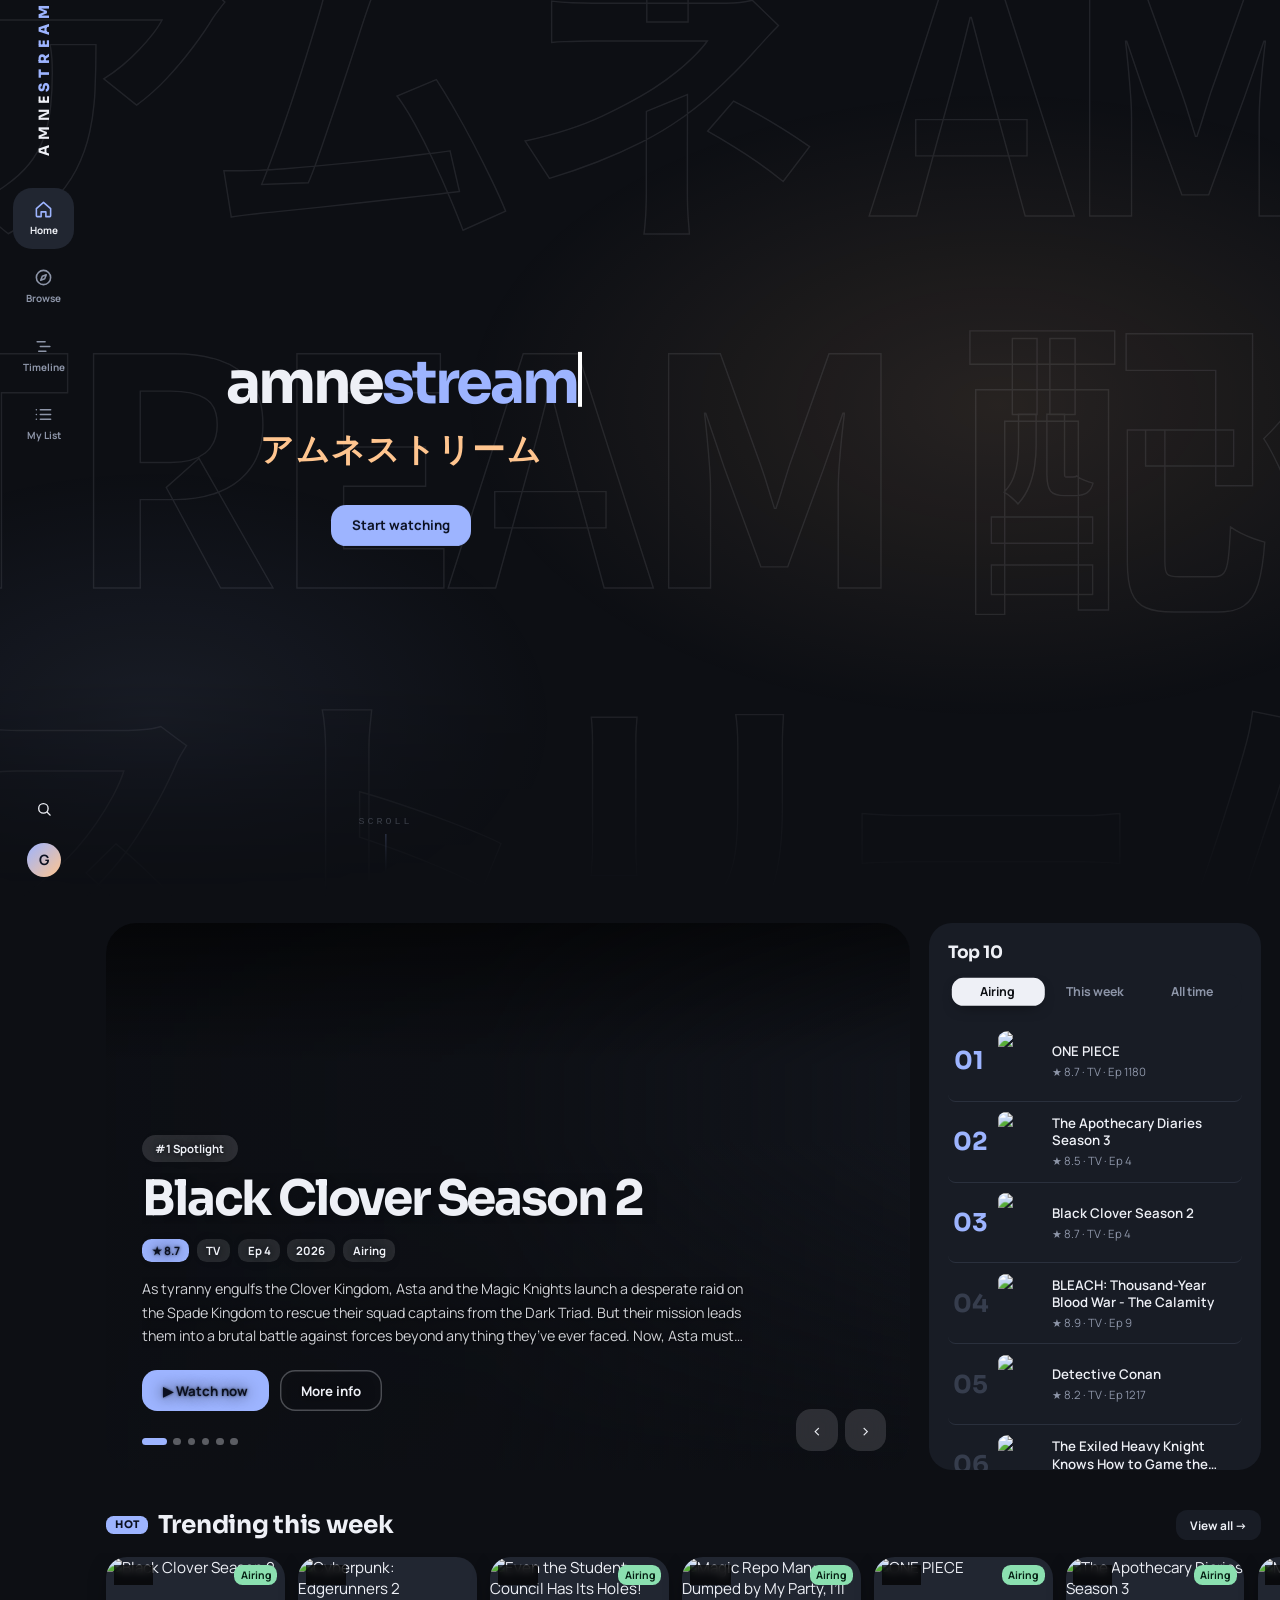
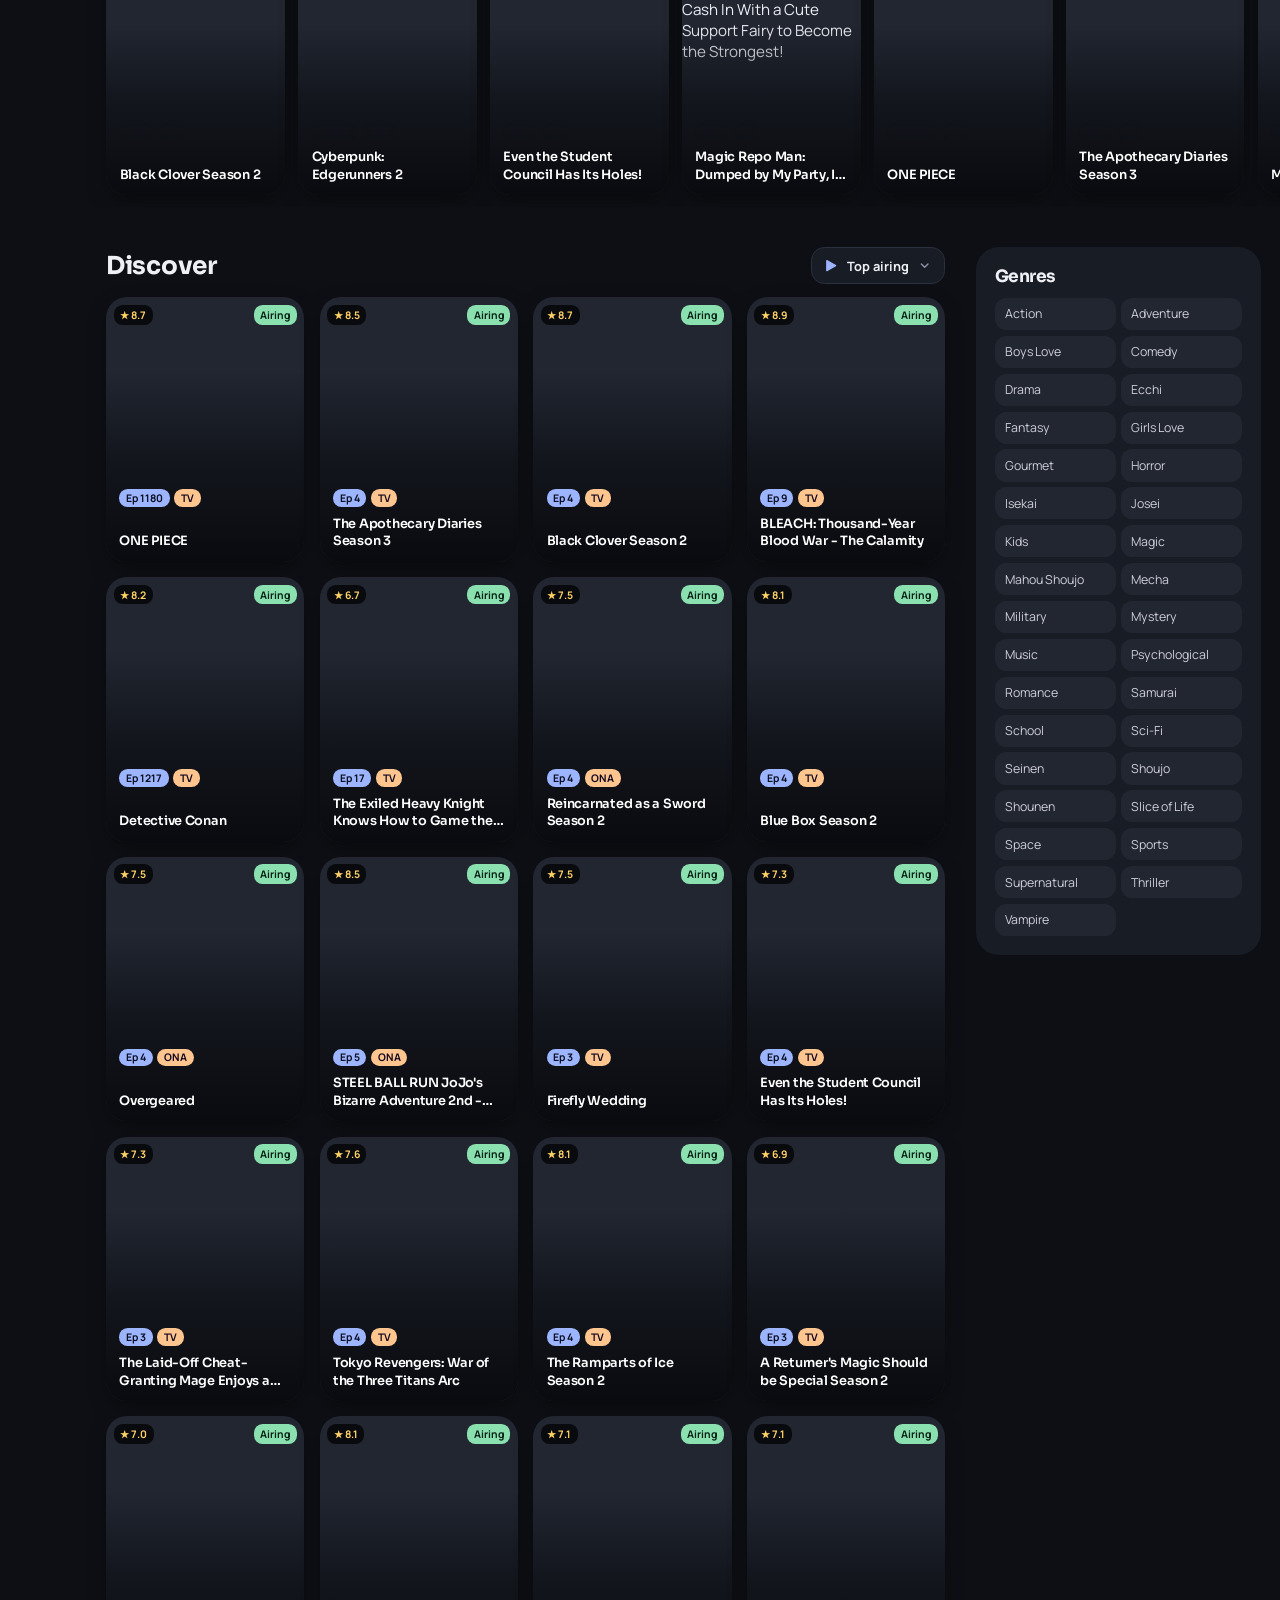
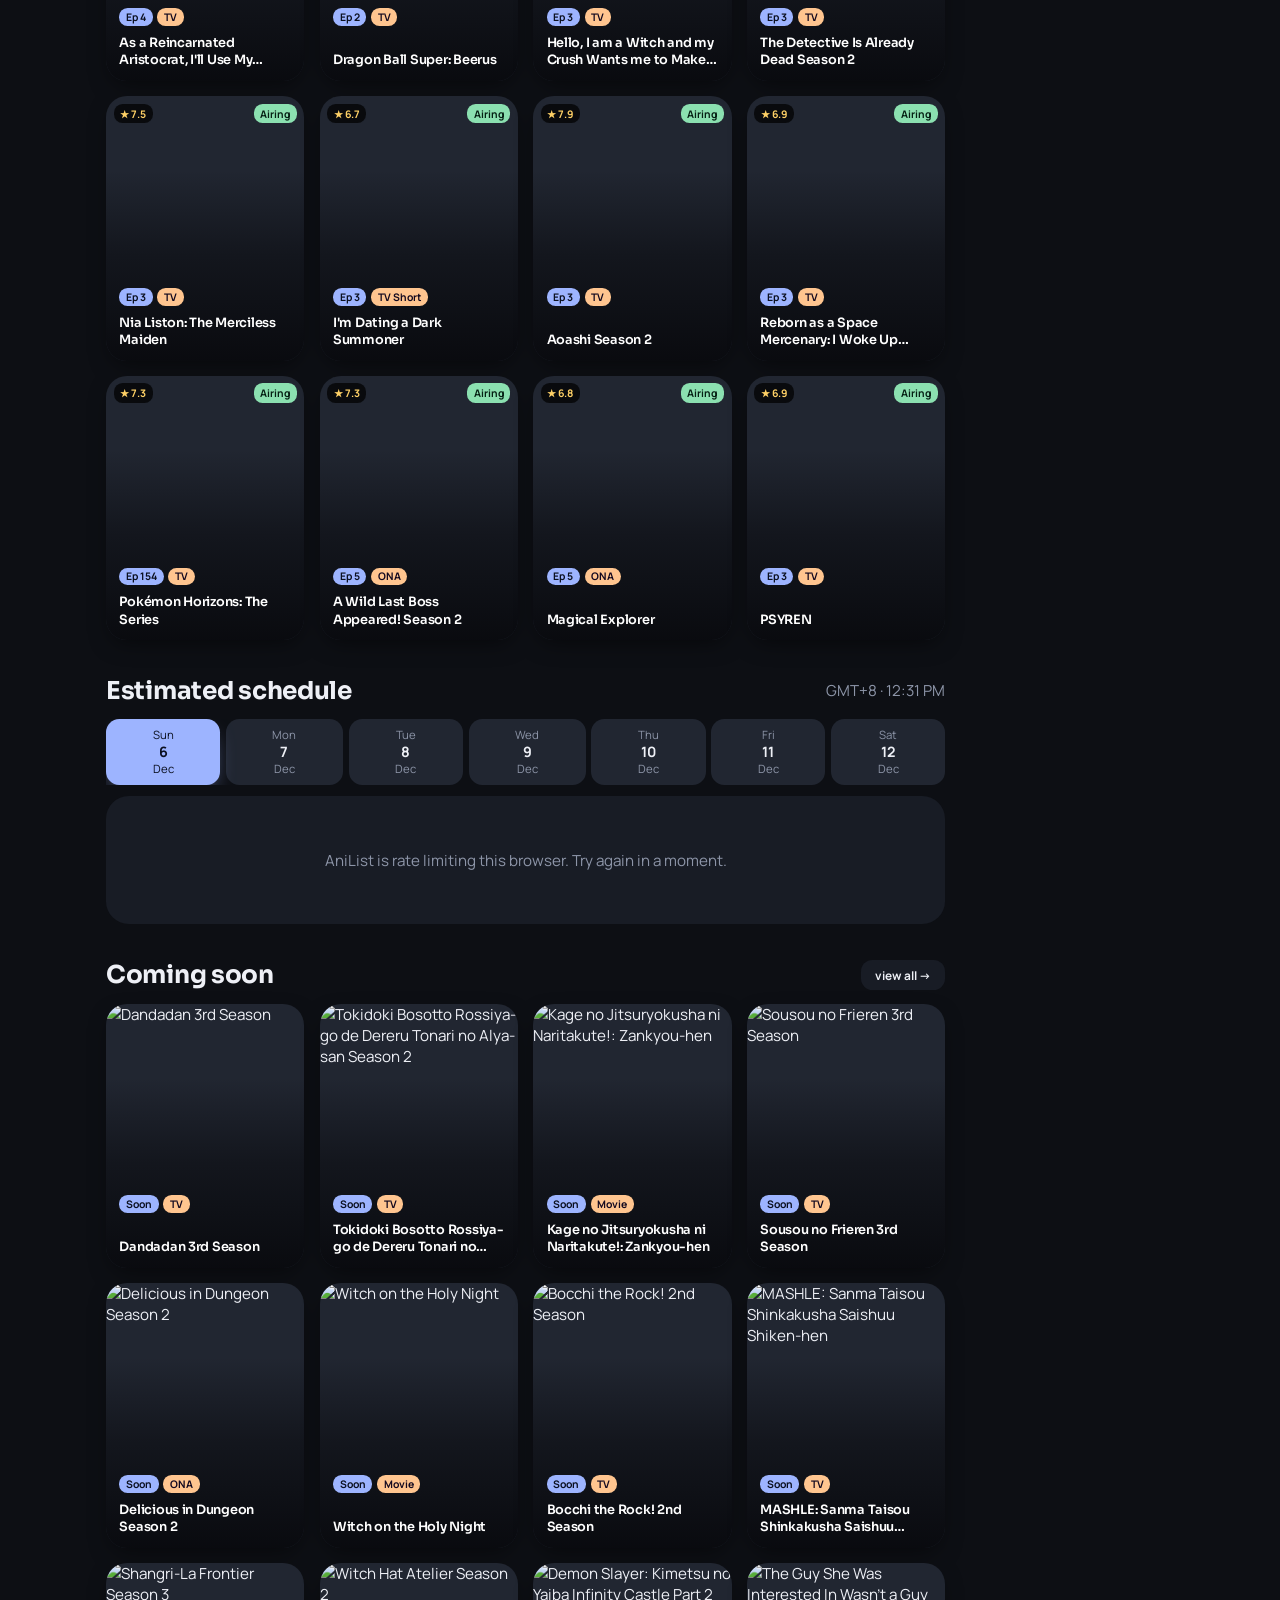
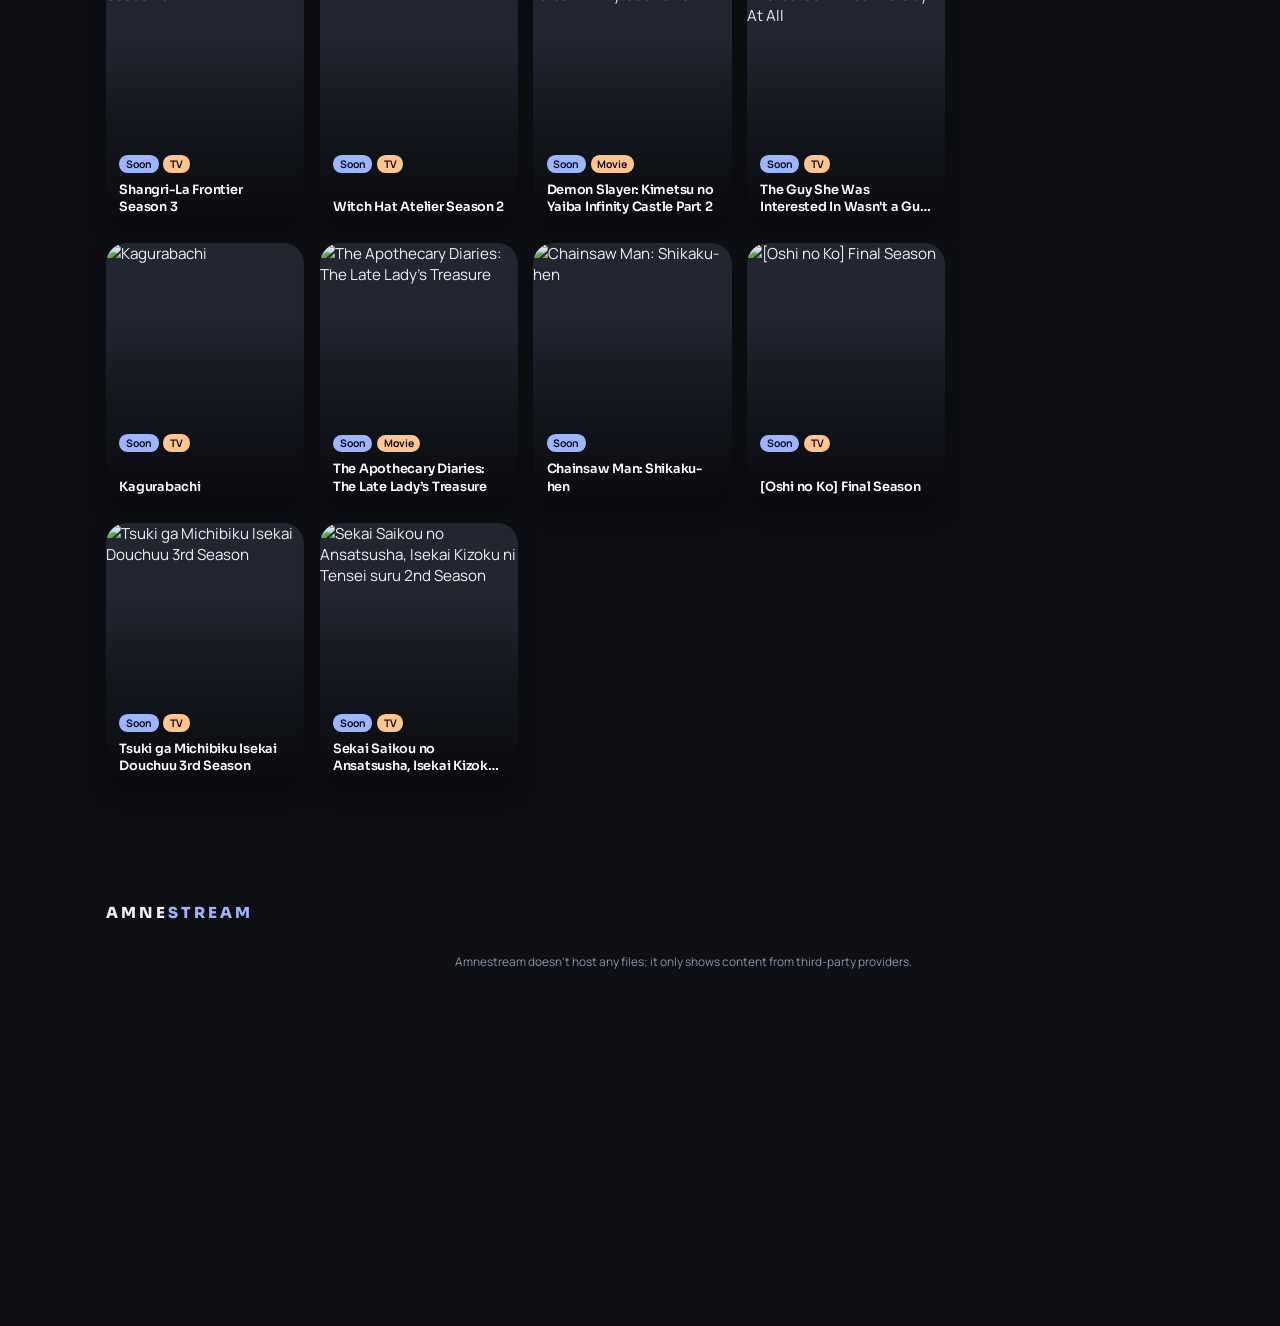
==== commit 0b16b764: "2.0.0 Added Features  (Mobile view)  > Floating navigation dock for phones and tablets (js/dock.js" ====
--- a/Amnestream/anime.html
+++ b/Amnestream/anime.html
@@ -17,14 +17,26 @@
 <script defer src="js/api.js"></script>
 <script src="js/config.js"></script>
 <script defer src="js/common.js"></script>
+<script defer src="js/mal.js"></script>
 <script defer src="js/comments.js"></script>
 <script defer src="js/anime.js"></script>
 <link rel="stylesheet" href="css/mobile.css">
 <link rel="stylesheet" href="css/themes.css">
+<link rel="stylesheet" href="css/extras.css">
+<link rel="stylesheet" href="css/dock.css">
 </head>
 <body class="dp-page">
 <div class="dp-bg" id="dp-bg" aria-hidden="true"></div>
-<header id="site-header"></header>
+<header id="site-header" class="site-header"></header>
+<script>/* Paint the last-known nav and theme before the first frame so the sidebar never blinks between pages */
+(function(){try{var d=document.documentElement,s=JSON.parse(localStorage.getItem('as_settings')||'{}'),t=s.theme;
+if(t&&t!=='sakura'&&t!=='photo'&&/^[a-z0-9-]+$/.test(t))d.dataset.theme=t;
+d.dataset.ui=s.uiMode==='classic'?'classic':'modern';d.dataset.cards=(s.cardSize==='small'||s.cardSize==='large')?s.cardSize:'normal';
+if(s.reduceMotion)d.classList.add('reduce-motion');
+var h=document.getElementById('site-header'),c=localStorage.getItem('as_hdr_v3');
+if(h&&c){h.innerHTML=c;var p=location.pathname.split('/').pop()||'index.html';
+[].forEach.call(h.querySelectorAll('.main-nav a'),function(a){a.classList.toggle('on',a.getAttribute('href')===p)})}}catch(e){}})();</script>
+<script src="js/dock.js"></script>
 <main id="app" class="container">
   <div id="dp">
     <div class="dp dp-skel">
--- a/Amnestream/css/style.css
+++ b/Amnestream/css/style.css
@@ -1,4 +1,3 @@
-/* Base styles: layout and components */
 :root{
   --bg:#0b070e; --bg2:#100a14; --card:#150e19; --card2:#1d1523; --line:#2a1f31;
   --text:#f1ecf4; --muted:#968a9e;
@@ -22,7 +21,6 @@
 .empty{color:var(--muted);padding:40px 0;text-align:center}
 ::selection{background:var(--accent);color:var(--accent-ink)}
 
-/* Header: transparent on top, glassy once scrolled */
 .site-header{position:fixed;top:0;left:0;right:0;z-index:80;border-bottom:1px solid transparent;
   transition:background .3s,backdrop-filter .3s,border-color .3s}
 .site-header.scrolled{background:color-mix(in srgb,var(--bg) 84%,transparent);backdrop-filter:blur(18px) saturate(1.2);border-color:var(--line)}
@@ -58,6 +56,8 @@
 .search-pop{position:fixed;top:calc(var(--header-h) + 4px);right:max(20px,calc((100vw - 1500px)/2 + 20px));width:min(440px,calc(100vw - 40px));
   display:none;z-index:85}
 .search-pop.open{display:block;animation:pop .15s ease-out}
+.search-pop.open.closing{animation:popOut .15s ease-in forwards;pointer-events:none}
+@keyframes popOut{to{opacity:0;transform:translateY(-6px)}}
 .search-pop input{width:100%;padding:13px 18px;border-radius:999px;border:1px solid var(--accent);background:var(--card);outline:none;font-size:14.5px;box-shadow:0 18px 50px rgba(0,0,0,.6)}
 .suggest{display:none;margin-top:8px;background:var(--card);border:1px solid var(--line);border-radius:14px;box-shadow:0 24px 60px rgba(0,0,0,.7);max-height:65vh;overflow-y:auto}
 .suggest.open{display:block}
@@ -72,7 +72,6 @@
   background:linear-gradient(180deg,rgba(0,0,0,.6),transparent)}
 .footer-brand{color:#fff}
 .reduce-motion *{animation:none!important;transition:none!important;scroll-behavior:auto!important}
-/* Buttons */
 .btn{display:inline-flex;align-items:center;justify-content:center;gap:8px;padding:10px 18px;border-radius:999px;
   border:1px solid transparent;background:var(--card2);cursor:pointer;font-size:14px;font-weight:600;transition:.16s}
 .btn:hover{background:#2a2a30}
@@ -82,7 +81,6 @@
 .btn-ghost{background:transparent;border-color:var(--line)}
 .btn-ghost:hover{border-color:var(--accent);background:transparent}
 
-/* Spotlight hero */
 .hero{position:relative;height:min(78vh,680px);min-height:420px;overflow:hidden;background:var(--bg2)}
 .hero-slide{position:absolute;inset:0;opacity:0;visibility:hidden;transition:opacity .9s,visibility .9s;
   display:flex;align-items:flex-end}
@@ -91,8 +89,6 @@
   transform:scale(1.03)}
 .hero-slide.active .hero-bg{animation:kenburns 14s ease-out forwards}
 @keyframes kenburns{to{transform:scale(1.1)}}
-/* Spotlight entrance: plays when the spotlight scrolls into view (it used to run while still hidden behind the welcome section, so it was over before anyone saw it)
-   and again on every slide change; the same in every theme */
 .hero:not(.play) .hero-slide .hero-content>*{opacity:0}
 .hero.play .hero-slide.active .hero-bg{animation:heroSettle 1.8s cubic-bezier(.16,1,.3,1) both,kenburns 14s 1.8s ease-out forwards}
 .hero.play .hero-slide.active .hero-content>*{animation:heroRise .95s cubic-bezier(.16,1,.3,1) both}
@@ -107,18 +103,18 @@
 .reduce-motion .hero:not(.play) .hero-slide .hero-content>*{opacity:1}
 @media (prefers-reduced-motion:reduce){.hero:not(.play) .hero-slide .hero-content>*{opacity:1}}
 .hero-slide::after{content:"";position:absolute;inset:0;
-  background:linear-gradient(90deg,color-mix(in srgb,var(--bg) 97%,transparent) 0%,color-mix(in srgb,var(--bg) 70%,transparent) 42%,color-mix(in srgb,var(--bg) 10%,transparent) 100%),
-             linear-gradient(0deg,var(--bg) 0%,transparent 45%)}
-.hero-content{position:relative;z-index:2;padding-bottom:84px;max-width:none;width:100%}
+  background:linear-gradient(90deg,color-mix(in srgb,var(--bg) 97%,transparent) 0%,color-mix(in srgb,var(--bg) 84%,transparent) 48%,color-mix(in srgb,var(--bg) 12%,transparent) 100%),
+             linear-gradient(0deg,var(--bg) 0%,color-mix(in srgb,var(--bg) 55%,transparent) 28%,transparent 60%)}
+.hero-content{position:relative;z-index:2;padding-bottom:84px;max-width:none;width:100%;text-shadow:0 0 14px color-mix(in srgb,var(--bg) 85%,transparent),0 0 3px color-mix(in srgb,var(--bg) 70%,transparent)}
 .hero-content>*{max-width:640px}
 .spot-tag{font-family:var(--mono);font-size:13px;color:var(--accent);letter-spacing:.4px;margin-bottom:12px}
 .hero-content h1{font-size:clamp(30px,4.4vw,56px);font-weight:800;letter-spacing:-1.2px;
   display:-webkit-box;-webkit-line-clamp:2;-webkit-box-orient:vertical;overflow:hidden}
 .hero-meta{display:flex;flex-wrap:wrap;gap:8px;align-items:center;margin:16px 0}
 .chip-s{display:inline-flex;align-items:center;gap:5px;padding:4px 10px;border-radius:6px;font-size:12px;
-  font-weight:600;background:rgba(255,255,255,.1);backdrop-filter:blur(6px)}
+  font-weight:600;background:color-mix(in srgb,var(--text) 12%,transparent);backdrop-filter:blur(6px)}
 .chip-s.accent{background:var(--accent);color:var(--accent-ink)}
-.hero-desc{color:#c3c3cd;font-size:15px;line-height:1.65;display:-webkit-box;-webkit-line-clamp:3;
+.hero-desc{color:color-mix(in srgb,var(--text) 86%,var(--bg));font-size:15px;line-height:1.65;display:-webkit-box;-webkit-line-clamp:3;
   -webkit-box-orient:vertical;overflow:hidden;margin:0 0 24px}
 .hero-actions{display:flex;gap:12px;flex-wrap:wrap}
 .hero-ctrl{position:absolute;right:20px;bottom:30px;z-index:3;display:flex;gap:8px;align-items:center}
@@ -126,13 +122,12 @@
   background:color-mix(in srgb,var(--bg) 55%,transparent);backdrop-filter:blur(8px);cursor:pointer;font-size:18px;transition:.15s}
 .hero-ctrl button:hover{background:var(--accent);color:var(--accent-ink);border-color:var(--accent)}
 .hero-dots{position:absolute;left:max(20px,calc((100vw - 1500px)/2 + 20px));bottom:34px;z-index:3;display:flex;gap:7px}
-.hero-dots button{width:8px;height:8px;border-radius:50%;border:0;background:#4a4a55;cursor:pointer;padding:0;transition:.25s}
+.hero-dots button{width:8px;height:8px;border-radius:50%;border:0;background:color-mix(in srgb,var(--text) 35%,transparent);cursor:pointer;padding:0;transition:.25s}
 .hero-dots button.on{background:var(--accent);width:28px;border-radius:5px}
 
 .pill{display:inline-block;padding:3px 9px;border-radius:6px;font-size:11px;font-weight:700;letter-spacing:.6px;
   background:var(--accent);color:var(--accent-ink);margin-right:10px;vertical-align:2px}
 
-/* Sections and rails */
 .rail{margin:34px 0}
 .rail-head{display:flex;align-items:center;justify-content:space-between;margin-bottom:14px;
   max-width:1500px;margin-left:auto;margin-right:auto;padding:0 20px}
@@ -143,7 +138,7 @@
 .rail-wrap{position:relative;max-width:1500px;margin:0 auto}
 .rail-track{display:flex;gap:14px;overflow-x:auto;scroll-behavior:smooth;padding:4px 20px 12px;
   scroll-snap-type:x proximity;scrollbar-width:none}
-.rail-track{scroll-padding-left:20px}   /* Without this, snapping slides the first card flush to the edge and under the title's indent */
+.rail-track{scroll-padding-left:20px}
 .rail-track::-webkit-scrollbar{display:none}
 .rail-track .card{width:168px;flex:0 0 168px}
 .rail-nav{position:absolute;top:40%;transform:translateY(-50%);z-index:5;width:40px;height:40px;border-radius:50%;
@@ -152,7 +147,6 @@
 .rail-wrap:hover .rail-nav{opacity:1}
 .rail-nav.left{left:8px}.rail-nav.right{right:8px}
 
-/* Home layout: main and sidebar */
 .home-cols{display:grid;grid-template-columns:minmax(0,1fr) 340px;gap:32px;align-items:start;margin-top:34px}
 .home-main .rail-head,.home-side .rail-head{padding:0}
 .home-main .block{margin-bottom:38px}
@@ -166,9 +160,8 @@
 .genre-cloud a:hover{background:var(--accent);color:var(--accent-ink)}
 .side-sticky{position:sticky;top:calc(var(--header-h) + 52px)}
 
-/* Cards */
-.grid{display:grid;gap:16px;grid-template-columns:repeat(auto-fill,minmax(160px,1fr))}
-.home-main .grid{grid-template-columns:repeat(auto-fill,minmax(150px,1fr))}
+.grid{display:grid;gap:16px;grid-template-columns:repeat(auto-fill,minmax(176px,1fr))}
+.home-main .grid{grid-template-columns:repeat(auto-fill,minmax(164px,1fr))}
 .card{scroll-snap-align:start;min-width:0}
 .card-media{position:relative;display:block;border-radius:var(--radius);overflow:hidden;aspect-ratio:2/3;
   background:var(--card2);border:1px solid transparent;transition:border-color .2s}
@@ -177,7 +170,6 @@
 .card:hover .card-media img{transform:scale(1.06);filter:brightness(.55)}
 .card-media::after{content:"";position:absolute;inset:0;pointer-events:none;
   background:linear-gradient(0deg,color-mix(in srgb,var(--bg) 92%,transparent),transparent 48%)}
-/* The poster links to Details; the play button on top is the only thing that opens the player */
 .card-hit{position:absolute;inset:0;z-index:3;border-radius:inherit}
 .card-hit:focus-visible,.card-play:focus-visible{outline:2px solid var(--accent);outline-offset:-3px}
 .card-play{position:absolute;top:50%;left:50%;transform:translate(-50%,-50%) scale(.7);z-index:4;width:48px;height:48px;
@@ -185,7 +177,7 @@
   opacity:0;transition:.25s;font-size:16px;padding-left:3px;cursor:pointer}
 .card:hover .card-play,.card-play:focus-visible{opacity:1;transform:translate(-50%,-50%) scale(1)}
 .card-play:hover{filter:brightness(1.12);transform:translate(-50%,-50%) scale(1.1)}
-@media (hover:none){   /* Touch has no hover, so the play button stays visible (smaller, softer) */
+@media (hover:none){
   .card-play{opacity:.92;transform:translate(-50%,-50%) scale(.8)}
 }
 .badge{position:absolute;z-index:2;padding:3px 7px;border-radius:6px;font-size:11px;font-weight:700}
@@ -201,7 +193,6 @@
   -webkit-line-clamp:2;-webkit-box-orient:vertical;overflow:hidden;transition:color .15s}
 .card:hover .card-title{color:var(--accent)}
 
-/* Tabs */
 .tabs{display:inline-flex;gap:4px;padding:4px;border-radius:999px;background:var(--card);border:1px solid var(--line)}
 .tab{padding:6px 14px;border-radius:999px;border:0;background:transparent;font-size:13px;font-weight:600;
   cursor:pointer;color:var(--muted);transition:.15s;white-space:nowrap}
@@ -210,7 +201,6 @@
 .side-card .tabs{display:flex;margin-bottom:12px}
 .side-card .tab{flex:1;padding:6px 6px}
 
-/* Top 10 */
 .top-list{display:flex;flex-direction:column}
 .top-row{display:flex;gap:12px;align-items:center;padding:10px 6px;border-bottom:1px solid var(--line);transition:.15s;border-radius:8px}
 .top-row:last-child{border-bottom:0}
@@ -222,7 +212,6 @@
 .top-info strong{display:-webkit-box;-webkit-line-clamp:2;-webkit-box-orient:vertical;overflow:hidden;font-size:14px;font-weight:600;line-height:1.3}
 .top-info span{display:block;margin-top:4px;font-size:12px;color:var(--muted)}
 
-/* Schedule */
 .sched-days{display:flex;gap:6px;overflow-x:auto;scrollbar-width:none;margin-bottom:12px}
 .sched-days::-webkit-scrollbar{display:none}
 .sched-day{flex:1 0 auto;min-width:74px;padding:9px 10px;border-radius:10px;border:1px solid var(--line);background:var(--card);
@@ -240,7 +229,6 @@
 .sched-row:hover .sched-title{color:var(--accent)}
 .sched-ep{font-size:12px;padding:3px 9px;border-radius:6px;background:var(--card2);color:#cfcfd8;flex-shrink:0}
 
-/* Page head and filters */
 .page-head{padding:34px 0 10px}
 .page-head h1{font-size:28px;font-weight:800;letter-spacing:-.5px}
 .filters{display:flex;flex-wrap:wrap;gap:10px;padding:16px 0 18px}
@@ -255,7 +243,6 @@
 .pager button:hover:not(:disabled){border-color:var(--accent)}
 .pager button:disabled{opacity:.4;cursor:default}
 
-/* Info page */
 .info-hero{position:relative;min-height:440px;display:flex;align-items:flex-end;overflow:hidden}
 .info-hero .hero-bg{filter:blur(3px) brightness(.55);transform:scale(1.08)}
 .info-hero::after{content:"";position:absolute;inset:0;background:linear-gradient(0deg,var(--bg) 2%,color-mix(in srgb,var(--bg) 50%,transparent) 60%,color-mix(in srgb,var(--bg) 70%,transparent))}
@@ -278,7 +265,6 @@
 .char img{width:100%;aspect-ratio:1;object-fit:cover}
 .char p{margin:0;padding:8px 10px;font-size:13px}
 
-/* Watch page */
 .watch-layout{display:grid;grid-template-columns:minmax(0,1fr) 340px;gap:24px;padding:24px 0}
 .player-wrap{position:relative;background:#000;border-radius:var(--radius);overflow:hidden;aspect-ratio:16/9;border:1px solid var(--line)}
 .player-wrap iframe{position:absolute;inset:0;width:100%;height:100%;border:0}
@@ -291,7 +277,6 @@
 .seg{display:inline-flex;border:1px solid var(--line);border-radius:999px;overflow:hidden;background:var(--card2)}
 .seg button{padding:8px 16px;border:0;background:transparent;cursor:pointer;font-size:13.5px;font-weight:600}
 .seg button.on{background:var(--accent);color:var(--accent-ink)}
-/* DUB with no dub available: crossed out and dimmed, still tappable */
 .seg button.no-dub,.epm-seg button.no-dub{text-decoration:line-through;text-decoration-thickness:2px;opacity:.5}
 .ep-chip.no-dub b{text-decoration:line-through;text-decoration-thickness:2px}.ep-chip.no-dub{opacity:.5}
 .seg button.no-dub,.epm-seg button.no-dub,.ep-chip.no-dub{cursor:not-allowed}
@@ -304,16 +289,14 @@
 .side-eps button.on{background:var(--accent);border-color:var(--accent);color:var(--accent-ink);font-weight:700}
 .nav-eps{display:flex;gap:8px}
 
-/* Skeleton and toast */
 .sk{background:linear-gradient(90deg,#141417,#1e1e23,#141417);background-size:200% 100%;animation:sh 1.3s infinite;border-radius:10px}
 @keyframes sh{0%{background-position:200% 0}100%{background-position:-200% 0}}
 .sk-poster{aspect-ratio:2/3}
 .sk-line{height:13px;margin-top:9px;width:80%}
-.toast{position:fixed;bottom:26px;left:50%;transform:translate(-50%,90px);z-index:200;background:var(--card);border:1px solid var(--accent);
+.toast{position:fixed;bottom:26px;left:50%;transform:translate(-50%,90px);z-index:1200;background:var(--card);border:1px solid var(--accent);
   padding:12px 20px;border-radius:999px;font-size:14px;opacity:0;transition:.3s;box-shadow:0 14px 40px rgba(0,0,0,.6)}
 .toast.show{transform:translate(-50%,0);opacity:1}
 
-/* Footer */
 .site-footer{border-top:1px solid var(--line);margin-top:60px;padding:34px 0 40px;background:var(--bg2)}
 .footer-inner{display:flex;justify-content:space-between;gap:24px;flex-wrap:wrap}
 .footer-brand{font-weight:800;font-size:18px;margin:0 0 6px;color:var(--accent)}
@@ -321,7 +304,6 @@
 .footer-links a:hover{color:var(--accent)}
 .footer-note{text-align:center;font-size:12.5px;margin-top:26px}
 
-/* Responsive */
 @media (max-width:1180px){
   .home-cols{grid-template-columns:1fr}
   .side-sticky{position:static}
@@ -350,8 +332,6 @@
   *{animation:none!important;transition:none!important}
 }
 
-/* Details page */
-/* Full-page backdrop from this anime's art (fixed, dimmed, vignette); titles without a banner use a blurred poster */
 .dp-bg{position:fixed;inset:0;z-index:0;pointer-events:none;overflow:hidden;background:var(--bg)}
 .dp-bg img{position:absolute;inset:0;width:100%;height:100%;object-fit:cover;object-position:center;opacity:0;transition:opacity .7s ease}
 .dp-bg img.ready{opacity:1}
@@ -365,13 +345,12 @@
 .dp{display:grid;grid-template-columns:210px minmax(0,1fr);gap:30px;align-items:start;padding-top:10px}
 .dp-side{display:flex;flex-direction:column;gap:10px;min-width:0}
 .dp-side-top{display:flex;flex-direction:column;gap:10px}
-.dp-poster{aspect-ratio:2/3;border-radius:14px;overflow:hidden;background:var(--card2);box-shadow:0 22px 50px -22px #000,0 0 0 1px rgba(255,255,255,.08)}
+.dp-poster{aspect-ratio:2/3;border-radius:14px;overflow:hidden;background:var(--card2);box-shadow:0 22px 50px -22px var(--sh,#000),0 0 0 1px rgba(255,255,255,.08)}
 .dp-poster img{width:100%;height:100%;object-fit:cover}
 .dp-trailer{display:flex;align-items:center;justify-content:center;gap:8px;height:40px;border-radius:12px;font-size:12.5px;font-weight:700;
   background:color-mix(in srgb,var(--card) 58%,transparent);backdrop-filter:blur(14px);box-shadow:inset 0 0 0 1px rgba(255,255,255,.1);transition:.15s}
 .dp-trailer:hover{color:var(--accent);box-shadow:inset 0 0 0 1px var(--accent)}
 
-/* Meta panel */
 .dp-meta{padding:4px 16px;border-radius:14px;background:color-mix(in srgb,var(--card) 58%,transparent);backdrop-filter:blur(14px);box-shadow:inset 0 0 0 1px rgba(255,255,255,.08)}
 .dp-meta section{padding:14px 0;border-top:1px solid rgba(255,255,255,.08)}
 .dp-meta section:first-child{border-top:0}
@@ -381,7 +360,6 @@
 .dp-chips{display:flex;flex-wrap:wrap;gap:6px;margin-top:7px}
 .dp-chips span{padding:3px 10px;border-radius:8px;font-size:11px;font-weight:700;background:color-mix(in srgb,var(--card2) 90%,transparent);box-shadow:inset 0 0 0 1px rgba(255,255,255,.1)}
 
-/* Title block */
 .dp-main{min-width:0}
 .dp-alt{font-size:13px;font-weight:700;color:#d9dce6}
 .dp-main h1{text-shadow:0 2px 24px rgba(0,0,0,.55);margin-top:4px;font-size:clamp(24px,2.6vw,34px);font-weight:800;line-height:1.1;letter-spacing:-.01em;text-transform:uppercase}
@@ -390,7 +368,6 @@
 .dp-pill{padding:4px 12px;border-radius:999px;font-size:11px;font-weight:700;box-shadow:inset 0 0 0 1px rgba(255,255,255,.3);transition:.15s}
 .dp-pill:hover{background:var(--accent);color:var(--accent-ink);box-shadow:none}
 
-/* Buttons */
 .dp-actions{display:flex;flex-wrap:wrap;align-items:center;gap:8px}
 .dp-btn{display:inline-flex;align-items:center;justify-content:center;gap:8px;height:38px;padding:0 16px;border:0;border-radius:12px;cursor:pointer;
   font-size:12.5px;font-weight:700;color:var(--text);background:color-mix(in srgb,var(--card) 85%,transparent);box-shadow:inset 0 0 0 1px rgba(255,255,255,.1);transition:.15s}
@@ -406,22 +383,19 @@
 .dp-ext.al{background:#1d7fb0}
 .dp-ext.mal{background:#2e51a2}
 
-/* Ratings */
 .dp-rates{display:flex;align-items:center;gap:24px}
 .dp-rate{display:flex;align-items:center;gap:10px}
 .dp-rate-ico{display:grid;place-items:center;width:36px;height:36px;border-radius:50%;color:var(--accent);background:color-mix(in srgb,var(--accent) 20%,var(--card))}
 .dp-rate b{display:block;font-family:var(--display);font-size:22px;font-weight:700;line-height:1}
 .dp-rate small{display:flex;align-items:center;gap:4px;margin-top:5px;font-size:9.5px;font-weight:700;letter-spacing:.06em;text-transform:uppercase;color:var(--muted)}
 
-/* Synopsis */
 .dp-syn{margin-top:26px}
 .dp-syn p{margin:8px 0 0;font-size:13px;line-height:1.75;color:#d6d9e4;text-shadow:0 1px 10px rgba(0,0,0,.6);white-space:pre-line}
-.dp-syn p.clamp{display:-webkit-box;-webkit-line-clamp:4;-webkit-box-orient:vertical;overflow:hidden;white-space:normal}   /* Collapsed: paragraph breaks flow inline so the "..." never lands on a blank line */
+.dp-syn p.clamp{display:-webkit-box;-webkit-line-clamp:4;-webkit-box-orient:vertical;overflow:hidden;white-space:normal}
 .dp-more{display:block;margin-top:6px;padding:0;border:0;background:none;cursor:pointer;font-size:11.5px;font-weight:700;color:var(--text)}
 .dp-more:hover{color:var(--accent)}
 .dp-more[hidden]{display:none}
 
-/* Tabs */
 .dp-tabs{display:inline-flex;gap:2px;max-width:100%;overflow-x:auto;padding:4px;margin:26px 0 16px;border-radius:12px;
   background:color-mix(in srgb,var(--card) 58%,transparent);backdrop-filter:blur(14px);box-shadow:inset 0 0 0 1px rgba(255,255,255,.08)}
 .dp-tab{flex-shrink:0;padding:8px 18px;border:0;border-radius:9px;background:none;cursor:pointer;font-size:12px;font-weight:700;color:var(--muted);transition:.15s}
@@ -431,7 +405,6 @@
 .dp-panel{display:none}
 .dp-panel.on{display:block}
 
-/* Episode toolbar */
 .dp-eptools{display:flex;align-items:center;justify-content:flex-end;gap:6px;margin-bottom:12px}
 .dp-tool{display:inline-flex;align-items:center;justify-content:center;gap:6px;min-width:32px;height:32px;padding:0 11px;border:0;border-radius:9px;cursor:pointer;
   font-size:11.5px;font-weight:700;color:var(--text);background:color-mix(in srgb,var(--card) 85%,transparent);box-shadow:inset 0 0 0 1px rgba(255,255,255,.1);transition:.15s}
@@ -439,8 +412,6 @@
 .dp-search{width:0;height:32px;padding:0;border:0;border-radius:9px;outline:none;font-size:12px;color:var(--text);background:color-mix(in srgb,var(--card) 85%,transparent);transition:width .2s,padding .2s}
 .dp-search.open{width:170px;padding:0 11px;box-shadow:inset 0 0 0 1px var(--accent)}
 
-/* Episode cards (default list style); compact and grid are variants of the same markup.
-   Every colour here comes from the theme (via --text / --muted / --card), so the list stays readable on dark and light themes alike */
 :root{--ep-edge:color-mix(in srgb,var(--text) 12%,transparent);--ep-edge2:color-mix(in srgb,var(--text) 28%,transparent);--ep-chip:color-mix(in srgb,var(--card2) 80%,transparent)}
 .ep-cards{display:grid;gap:26px 16px;grid-template-columns:repeat(auto-fill,minmax(160px,1fr));max-height:min(78vh,920px);overflow-y:auto;padding:3px}
 .ep-card{position:relative;display:flex;flex-direction:column;min-width:0}
@@ -450,7 +421,12 @@
 .ep-card:hover .ep-thumb img{transform:scale(1.05)}
 .ep-dur{position:absolute;left:7px;top:7px;padding:3px 8px;border-radius:6px;font-size:11.5px;font-weight:800;letter-spacing:.01em;color:#fff;background:rgba(18,18,24,.82);backdrop-filter:blur(4px)}
 .ep-flag{position:absolute;right:6px;top:6px;padding:2px 7px;border-radius:5px;font-size:10px;font-weight:800;letter-spacing:.03em;text-transform:uppercase;background:var(--accent);color:var(--accent-ink)}
-.ep-card.done .ep-thumb::after{content:"";position:absolute;left:0;right:0;bottom:0;height:3px;background:var(--accent)}
+.ep-prog{position:absolute;left:0;right:0;bottom:0;height:3px;overflow:hidden;background:rgba(255,255,255,.14);pointer-events:none}
+.ep-prog i{display:block;height:100%;width:0;border-radius:0 3px 3px 0;background:var(--ok);transition:width .5s linear}
+.ep-prog-card{display:none}
+.ep-card.fin{opacity:.5;filter:grayscale(1);transition:opacity .2s,filter .2s}
+.ep-card.fin:hover{opacity:.9;filter:none}
+.ep-card.fin .ep-prog i{background:var(--muted)}
 .ep-body{min-width:0;padding:12px 0 0}
 .ep-n{display:block;font-size:10.5px;font-weight:600;letter-spacing:.06em;text-transform:uppercase;color:var(--muted)}
 .ep-t{display:block;margin-top:5px;overflow:hidden;text-overflow:ellipsis;white-space:nowrap;font-size:14.5px;font-weight:700;color:var(--text)}
@@ -483,20 +459,19 @@
 .ep-cards.grid .ep-num{display:block;padding:11px 4px;border-radius:10px;text-align:center;font-size:13.5px;font-weight:700;
   color:var(--text);background:color-mix(in srgb,var(--card) 85%,transparent);box-shadow:inset 0 0 0 1px var(--ep-edge);transition:.15s}
 .ep-cards.grid .ep-card:hover .ep-num{background:var(--accent);color:var(--accent-ink);box-shadow:none}
-.ep-cards.grid .ep-card.done .ep-num{box-shadow:inset 0 -3px 0 var(--accent)}
+.ep-cards.compact .ep-prog-card,.ep-cards.grid .ep-prog-card{display:block;left:12px;right:12px;height:3px;border-radius:3px 3px 0 0}
+.ep-cards.grid .ep-prog-card{left:8px;right:8px}
 .ep-cards.grid .ep-card.cur .ep-num{box-shadow:inset 0 0 0 1.5px var(--accent)}
 
 .spoil .ep-card.hide .ep-thumb img{filter:blur(10px)}
 .spoil .ep-card.hide .ep-t span{filter:blur(5px)}
 
-/* Other tabs */
 .dp-chars{display:grid;gap:12px;grid-template-columns:repeat(auto-fill,minmax(130px,1fr))}
 .dp-char{overflow:hidden;border-radius:14px;background:color-mix(in srgb,var(--card) 85%,transparent);box-shadow:inset 0 0 0 1px rgba(255,255,255,.08)}
 .dp-char img{width:100%;aspect-ratio:1;object-fit:cover}
 .dp-char p{margin:0;padding:8px 10px;font-size:12px;font-weight:700}
 .dp-skel .sk{border-radius:14px}
 
-/* Timeline */
 .tl-top h1{font-size:44px;font-weight:800;letter-spacing:-1px}
 .tl-check{display:inline-flex;align-items:center;gap:8px;margin:10px 0 18px;font-size:14px;font-weight:600;color:var(--muted,#9a93ad)}
 .tl-check input{accent-color:var(--accent);width:16px;height:16px}
@@ -528,7 +503,6 @@
 .tl-end{position:absolute;top:50%;transform:translate(8px,-50%);padding:2px 9px;border-radius:999px;background:var(--card2);color:#e6dcec;font-size:12px;font-weight:700;white-space:nowrap;z-index:2}
 .tl-empty{padding:60px 20px;text-align:center;color:var(--muted)}
 
-/* Settings and profile */
 .set-layout{display:grid;grid-template-columns:240px minmax(0,1fr);gap:16px;align-items:start}
 .set-side{position:sticky;top:16px;background:var(--card);border:1px solid var(--line);border-radius:18px;overflow:hidden;padding-bottom:12px}
 .set-prof{position:relative;height:96px;background:linear-gradient(135deg,color-mix(in srgb,var(--accent) 45%,#000),color-mix(in srgb,var(--accent2) 40%,#000))}
@@ -611,7 +585,6 @@
 .lb-row{display:flex;align-items:center;gap:14px;padding:14px;border-radius:12px;border:1px solid var(--accent);background:var(--card)}
 .lb-rank{font-size:22px;font-weight:800;font-family:var(--mono);color:var(--accent);width:40px;text-align:center}
 
-/* Browse head and misc */
 .page-head.row{display:flex;align-items:flex-end;justify-content:space-between;gap:16px;flex-wrap:wrap}
 
 @media (max-width:900px){
@@ -621,7 +594,6 @@
   .set-row.acct{flex-direction:column}
   .acct-two{grid-template-columns:1fr}
   .tl-top h1{font-size:34px}
-  /* Details page order: poster, then title / actions / episodes, then meta panel */
   .dp{display:flex;flex-direction:column;align-items:stretch;gap:20px}
   .dp-side{display:contents}
   .dp-side-top{order:0;width:min(200px,62vw)}
@@ -633,18 +605,15 @@
   .ep-cards{grid-template-columns:repeat(auto-fill,minmax(150px,1fr))}
 }
 
-/* Browse: keep old results visible (dimmed) while a new page loads */
 #results{transition:opacity .15s}
 #results.is-loading{opacity:.45;pointer-events:none}
 #sched{scroll-margin-top:24px}
 
-/* New-episode, watched and up-next badges */
 .badge-new{top:8px;right:8px;background:var(--accent);color:var(--accent-ink);text-transform:uppercase;letter-spacing:.03em;font-size:10.5px}
 .badge-note{top:8px;left:8px;background:rgba(0,0,0,.72);color:#fff;backdrop-filter:blur(4px)}
-.badge-watched{top:8px;right:8px;background:rgba(0,0,0,.72);color:var(--muted)}
+.badge-watched{top:8px;right:8px;background:rgba(0,0,0,.72);color:#e6e0ec}
 .card.is-watched .card-media img{opacity:.55}
 
-/* Schedule: scrollable list, aired rows dimmed, next episode flagged */
 .sched-list{position:relative;max-height:560px;overflow-y:auto}
 .sched-row.aired{opacity:.5}
 .sched-row.next{background:color-mix(in srgb,var(--accent) 14%,transparent);box-shadow:inset 3px 0 0 var(--accent)}
@@ -652,10 +621,8 @@
 .sched-row.next .sched-flag::after{content:"Next up";color:var(--accent)}
 .sched-row.aired .sched-flag::after{content:"Aired";color:var(--muted)}
 
-/* Search dropdown: keyboard selection */
 .suggest-item.active,.suggest-all.active{background:var(--card2)}
 
-/* Cards fade in instead of popping in */
 @keyframes cardIn{from{opacity:0;transform:translateY(10px)}to{opacity:1;transform:none}}
 .grid .card,.rail-track .card{animation:cardIn .35s ease backwards}
 .grid .card:nth-child(2){animation-delay:0.03s}
@@ -670,13 +637,11 @@
 .grid .card:nth-child(11){animation-delay:0.30s}
 .grid .card:nth-child(12){animation-delay:0.33s}
 
-/* Back to top */
 .to-top{position:fixed;right:22px;bottom:24px;z-index:60;width:46px;height:46px;border-radius:16px;border:0;background:var(--accent);color:var(--accent-ink);
   display:grid;place-items:center;cursor:pointer;box-shadow:0 12px 30px -10px #000;opacity:0;transform:translateY(12px);pointer-events:none;transition:.2s}
 .to-top.show{opacity:1;transform:none;pointer-events:auto}
 @media (max-width:900px){.to-top{bottom:92px;right:14px}}
 
-/* Watch page: loading overlay */
 @keyframes spin{to{transform:rotate(360deg)}}
 .player-loading{position:absolute;inset:0;z-index:2;display:flex;align-items:center;justify-content:center;gap:12px;background:#000;color:var(--muted);font-size:14px;pointer-events:none}
 .spinner{width:20px;height:20px;border-radius:50%;border:3px solid var(--line);border-top-color:var(--accent);animation:spin .8s linear infinite}
@@ -685,7 +650,6 @@
 .tl-scroll{cursor:grab}
 .tl-scroll.dragging{cursor:grabbing;user-select:none}
 
-/* DMCA / legal page */
 .legal{max-width:760px;margin:0 auto;padding-bottom:20px}
 .legal h1{font-size:30px;font-weight:800;margin:0 0 6px}
 .legal .upd{color:var(--muted);font-size:13px;margin:0 0 26px}
@@ -698,28 +662,24 @@
 .legal .addr{margin:14px 0;padding:14px 18px;border-radius:16px;background:var(--card);line-height:1.8;font-size:14px}
 
 
-/* Poster size (Settings > Appearance): desktop only, phones keep their 3-across layout */
 @media (min-width:901px){
-  html[data-cards=small] .grid{grid-template-columns:repeat(auto-fill,minmax(128px,1fr));gap:12px}
+  html[data-cards=small] .grid{grid-template-columns:repeat(auto-fill,minmax(142px,1fr));gap:12px}
   html[data-cards=large] .grid{grid-template-columns:repeat(auto-fill,minmax(210px,1fr))}
-  html[data-cards=small] .rail-track .card{width:140px;flex-basis:140px}
+  html[data-cards=small] .rail-track .card{width:154px;flex-basis:154px}
   html[data-cards=large] .rail-track .card{width:214px;flex-basis:214px}
 }
 
-/* In-player message that replaces a provider's raw error page */
 .player-error{position:absolute;inset:0;z-index:3;display:grid;place-items:center;padding:24px;text-align:center;background:#000;color:var(--text)}
 .player-error p{margin:0 0 14px;font-size:15px;font-weight:600}
 .player-error .pe-actions{display:flex;flex-wrap:wrap;justify-content:center;gap:8px}
 .epm-loading{text-align:center;padding:0 24px}
 
-/* Photo theme: drop zone */
 .photo-drop{display:flex;align-items:center;gap:14px;margin-top:12px;padding:12px 14px;border:2px dashed var(--line);border-radius:16px;cursor:pointer;color:var(--muted);font-size:13px;transition:.15s}
 .photo-drop:hover,.photo-drop.over{border-color:var(--accent);color:var(--text);background:color-mix(in srgb,var(--accent) 10%,transparent)}
 .photo-drop .pd-th{flex:0 0 56px;height:40px;border-radius:10px;background:var(--card2) center/cover no-repeat;display:grid;place-items:center;font-size:20px}
 .photo-drop b{display:block;color:var(--text);font-size:13.5px}
 .photo-drop .btn-sm{margin-left:auto}
 
-/* Watch page episode panel: Cards / Compact / Numbers, from Settings */
 .side-eps.as-list,.side-eps.as-compact{grid-template-columns:minmax(0,1fr);gap:8px}
 .side-eps.as-list button,.side-eps.as-compact button{display:flex;align-items:center;gap:10px;width:100%;padding:8px 10px;text-align:left;color:var(--text);min-width:0}
 .side-eps.as-list button.on,.side-eps.as-compact button.on{background:color-mix(in srgb,var(--accent) 22%,var(--card2));border-color:var(--accent);color:var(--text)}
@@ -730,4 +690,18 @@
 .se-body b{font-size:13px;font-weight:700;overflow:hidden;text-overflow:ellipsis;white-space:nowrap}
 .side-eps.as-list .se-body b{white-space:normal;display:-webkit-box;-webkit-line-clamp:2;-webkit-box-orient:vertical}
 .se-state{flex:0 0 auto;font-style:normal;font-size:12px;color:var(--ok);min-width:12px}
-.side-eps.as-grid button.done:not(.on){box-shadow:inset 0 -3px 0 var(--accent)}
+.side-eps button{position:relative;overflow:hidden}
+.se-prog{position:absolute;left:10px;right:10px;bottom:5px;height:3px;border-radius:3px;background:color-mix(in srgb,var(--text) 12%,transparent);overflow:hidden;pointer-events:none}
+.se-prog i{display:block;height:100%;width:0;border-radius:3px;background:var(--ok);transition:width .5s linear}
+.side-eps button.fin:not(.on){opacity:.45;filter:grayscale(1)}
+.side-eps button.fin:not(.on):hover{opacity:.9;filter:none}
+.side-eps button.fin .se-prog i{background:var(--muted)}
+.side-eps button.on .se-prog{background:color-mix(in srgb,var(--text) 22%,transparent)}
+.side-eps button.on .se-prog i{background:var(--ok)}
+
+@keyframes pageIn{from{opacity:0;transform:translate3d(0,14px,0)}to{opacity:1;transform:none}}
+@keyframes pageFade{from{opacity:0}to{opacity:1}}
+main,.site-footer{animation:pageIn .45s cubic-bezier(.22,1,.36,1) backwards}
+body.home main{animation-name:pageFade}
+body.page-leaving main,body.page-leaving .site-footer{opacity:0;transform:translate3d(0,-8px,0);transition:opacity .17s ease-in,transform .17s ease-in}
+body.home.page-leaving main{transform:none}
--- a/Amnestream/css/atlas.css
+++ b/Amnestream/css/atlas.css
@@ -1,4 +1,3 @@
-/* Atlas layout: left nav rail (bottom dock on mobile), bento home, posters with the title on the image, soft rounded surfaces */
 :root:not([data-theme]),:root[data-theme=""]{
   --bg:#0d0f14;--bg2:#12151c;--card:#181c25;--card2:#212631;--line:#2a303d;
   --text:#eef0f6;--muted:#8d95a8;--accent:#9db4ff;--accent-ink:#0b1020;--accent2:#ffc58f;--ok:#8be0b0}
@@ -9,7 +8,6 @@
 body:not(.home) main{padding-top:24px}
 body.home main{padding-top:0}
 
-/* Left rail */
 .site-header,.site-header.scrolled{top:0;bottom:0;left:0;right:auto;width:var(--rail);background:var(--bg2);backdrop-filter:none;border:0}
 .site-header .header-inner{max-width:none;margin:0;height:100%;padding:24px 0;flex-direction:column;justify-content:space-between;align-items:center}
 .nav-pill{flex-direction:column;gap:34px;padding:0;border:0;background:none;backdrop-filter:none}
@@ -28,7 +26,6 @@
 .search-pop input{border:0;border-radius:18px;background:var(--card2);box-shadow:0 20px 50px rgba(0,0,0,.55)}
 .suggest{border:0;border-radius:20px;background:var(--card2)}
 
-/* Buttons */
 .btn{padding:12px 22px;border:0;border-radius:16px;font-weight:700;background:var(--card2)}
 .btn:hover{background:color-mix(in srgb,var(--card2) 82%,var(--text))}
 .btn-primary,.btn-primary:hover{background:var(--accent);color:var(--accent-ink);filter:none}
@@ -36,26 +33,24 @@
 .btn-ghost,.btn-ghost:hover{background:none;box-shadow:inset 0 0 0 1.5px color-mix(in srgb,var(--text) 28%,transparent)}
 .btn-sm,.pager button{border:0;border-radius:14px;background:var(--card2)}
 
-/* Bento home: spotlight card and Top 10 panel */
 .bento{display:grid;grid-template-columns:minmax(0,1fr) 350px;gap:20px;padding-top:24px}
 .bento-side{position:relative}
 .bento-side .side-card{position:absolute;inset:0;margin:0;overflow-y:auto;scrollbar-width:thin}
 .hero{height:clamp(440px,64vh,580px);min-height:0;border-radius:32px}
 .hero-content{margin:0;padding:0 38px 62px}
-.spot-tag{display:inline-flex;padding:6px 14px;border-radius:999px;background:rgba(255,255,255,.14);backdrop-filter:blur(10px);
+.spot-tag{display:inline-flex;padding:6px 14px;border-radius:999px;background:color-mix(in srgb,var(--text) 14%,transparent);backdrop-filter:blur(10px);
   font-family:var(--sans);font-size:12px;font-weight:700;color:var(--text);letter-spacing:0}
 .hero-content h1{font-size:clamp(30px,4vw,54px);font-weight:700;letter-spacing:-.045em;line-height:1.05}
 .chip-s{border-radius:10px;font-weight:700}
 .hero-dots{left:38px;bottom:26px}
-.hero-dots button{width:8px;height:8px;border-radius:50%;background:rgba(255,255,255,.3)}
+.hero-dots button{width:8px;height:8px;border-radius:50%;background:color-mix(in srgb,var(--text) 35%,transparent)}
 .hero-dots button.on{width:26px;border-radius:5px}
 .hero-ctrl{right:24px;bottom:20px}
-.hero-ctrl button{display:grid;place-items:center;width:44px;height:44px;border:0;border-radius:16px;background:rgba(255,255,255,.14)}
+.hero-ctrl button{display:grid;place-items:center;width:44px;height:44px;border:0;border-radius:16px;background:color-mix(in srgb,var(--text) 14%,transparent)}
 .home-cols{grid-template-columns:minmax(0,1fr) 300px}
 .side-sticky{top:24px}
 .rail{margin:42px 0}
 
-/* Section heads: plain, big, soft link pill */
 .rail-head h2,.sec-title,.section h2{font-size:26px;font-weight:700}
 .rail-head h2::before,.sec-title::before,.section h2::before,.side-card h3::before{display:none}
 .side-card h3{font-size:18px;font-weight:700}
@@ -63,12 +58,11 @@
 .rail-link:hover{background:var(--accent);color:var(--accent-ink)}
 .pill{border-radius:8px}
 
-/* Posters: title lives on the image */
-.rail-track .card{width:176px;flex-basis:176px}
+.rail-track .card{width:188px;flex-basis:188px}
 .card{position:relative}
-.ml-item{min-width:0}   /* My List: Remove sits outside the card, so hovering it does not trigger the poster hover */
-.card-media{aspect-ratio:3/4;border:0;border-radius:22px;box-shadow:0 16px 30px -18px #000;transition:transform .25s,box-shadow .25s}
-.card:hover .card-media{transform:translateY(-6px);box-shadow:0 24px 40px -18px #000}
+.ml-item{min-width:0}
+.card-media{aspect-ratio:3/4;border:0;border-radius:22px;box-shadow:0 8px 22px -6px var(--sh,rgba(0,0,0,.5));transition:transform .25s,box-shadow .25s}
+.card:hover .card-media{transform:translateY(-6px);box-shadow:0 18px 32px -8px var(--sh,rgba(0,0,0,.55))}
 .card-media::after{background:linear-gradient(0deg,rgba(8,9,13,.94) 0,rgba(8,9,13,.55) 40%,transparent 72%)}
 .card-title{position:absolute;left:14px;right:14px;bottom:12px;z-index:4;margin:0;font-family:var(--display);font-size:13.5px;font-weight:600;color:#fff;letter-spacing:-.02em}
 .card:hover .card-title{color:#fff}
@@ -78,7 +72,6 @@
 .badge-score{color:var(--accent2)}
 .sk-line{display:none}
 
-/* Hover preview popup (HoverPop in js/common.js): floats beside the poster, outside the card */
 .card-data{display:none}
 .hp-layer{position:fixed;inset:0;z-index:900;pointer-events:none}
 .hp{position:absolute;width:340px;pointer-events:none}
@@ -96,7 +89,7 @@
 @keyframes hpfade{from{opacity:.4}to{opacity:1}}
 .hp-video{position:absolute;inset:0;opacity:0;transition:opacity .6s ease}
 .hp.playing .hp-video{opacity:1}
-.hp-video iframe{position:absolute;inset:0;width:100%;height:100%;border:0;pointer-events:none;transform:scale(1.32)}   /* Scaled up to crop the player's own overlays */
+.hp-video iframe{position:absolute;inset:0;width:100%;height:100%;border:0;pointer-events:none;transform:scale(1.32)}
 .hp-mute{position:absolute;right:12px;bottom:14px;z-index:2;display:grid;place-items:center;width:32px;height:32px;padding:0;border:0;border-radius:50%;cursor:pointer;
   color:#fff;background:rgba(0,0,0,.55);backdrop-filter:blur(6px);box-shadow:inset 0 0 0 1px rgba(255,255,255,.22);transition:.15s}
 .hp-mute:hover{background:var(--accent);color:var(--accent-ink)}
@@ -121,7 +114,6 @@
 .hp-btn.wide{flex:1}
 @media (hover:none),(max-width:900px){.hp-layer{display:none}}
 
-/* Details page: episode preview and trailer modals (js/anime.js) */
 body.modal-open{overflow:hidden}
 .epm{position:fixed;inset:0;z-index:950;display:grid;place-items:center;padding:24px;overflow-y:auto;
   background:rgba(5,6,10,.76);backdrop-filter:blur(10px);opacity:0;transition:opacity .18s ease}
@@ -160,7 +152,6 @@
 .ep-card[data-n] .ep-thumb,.ep-card[data-n] .ep-t,.ep-card[data-n] .ep-num{cursor:pointer}
 @media (max-width:900px){.epm{padding:12px}.epm-head{flex-direction:column;gap:14px}.epm-play{width:64px;height:64px}}
 
-/* Tabs, chips, surfaces */
 .tabs{padding:4px;border:0;border-radius:16px;background:var(--card)}
 .tab{border-radius:12px;font-weight:700}
 .tab.on{background:var(--text);color:var(--bg)}
@@ -179,13 +170,11 @@
 .sk{border-radius:20px}
 .toast{border:0;border-radius:18px;background:var(--card2)}
 .site-footer{background:none;border:0;margin-top:50px}
-/* Sticky footer: sits at the window bottom on short pages, after the content on long ones; min-height is divided by --zoom; home is left alone */
 body:not(.home){display:flex;flex-direction:column;min-height:calc(100vh / var(--zoom, 1))}
 body:not(.home)>main{flex:1 0 auto;width:100%;margin-bottom:50px}
 body:not(.home)>.site-footer{margin-top:auto}
 .footer-brand{font-family:var(--display);letter-spacing:.2em;font-size:16px;color:var(--text)}
 
-/* Phones: rail becomes a bottom dock */
 @media (max-width:1180px){.bento{grid-template-columns:1fr}.bento-side .side-card{position:static;max-height:none}}
 @media (max-width:900px){
   body{padding-left:0;padding-bottom:88px}
@@ -205,19 +194,17 @@
   .toast{bottom:96px}
 }
 
-/* Page scale: UI renders at 121.5% on desktop (--zoom; 1 = original size) */
 :root{--zoom:1}
 @supports (zoom:1){
   @media (min-width:901px){:root{--zoom:0.950}}
   html{zoom:var(--zoom)}
 }
 
-/* Login / register popup */
 .auth-bg{position:fixed;inset:0;z-index:1000;display:grid;place-items:center;padding:20px;overflow-y:auto;
   background:rgba(5,4,8,.5);backdrop-filter:blur(6px);opacity:0;transition:opacity .2s ease}
 .auth-bg.on{opacity:1}
 .auth-box{position:relative;width:min(400px,100%);margin:auto;padding:30px 28px 24px;border-radius:26px;
-  background:color-mix(in srgb,var(--card) 50%,transparent);                         /* ~50% see-through */
+  background:color-mix(in srgb,var(--card) 50%,transparent);
   backdrop-filter:blur(22px) saturate(1.3);-webkit-backdrop-filter:blur(22px) saturate(1.3);
   box-shadow:0 40px 100px -10px rgba(0,0,0,.7),inset 0 0 0 1px rgba(255,255,255,.14);
   transform:translateY(14px) scale(.96);transition:transform .26s cubic-bezier(.2,.8,.2,1)}
@@ -252,16 +239,13 @@
 .auth-alt button{border:0;background:none;padding:0;cursor:pointer;font-weight:700;color:var(--accent)}
 .auth-alt button:hover{text-decoration:underline}
 
-/* Fade-in while scrolling */
 .rv{opacity:0;transform:translateY(16px)}
 .rv.rv-in{opacity:1;transform:none;transition:opacity .5s ease var(--rv-d,0ms),transform .5s cubic-bezier(.2,.8,.2,1) var(--rv-d,0ms)}
 .page-head{will-change:opacity,transform}
 @media (prefers-reduced-motion:reduce){.rv{opacity:1;transform:none}.auth-box,.auth-bg{transition:none}.auth-box.shake{animation:none}}
 
-/* Guest menu: login is the headline action */
 .user-menu .um-login{background:var(--accent);color:var(--accent-ink);font-weight:700;justify-content:center;margin:2px 0 6px}
 .user-menu .um-login:hover{background:var(--accent);color:var(--accent-ink);filter:brightness(1.1)}
-/* A scrollbar appearing between pages must not change the grid width */
 html{overflow-y:scroll;scrollbar-gutter:stable}
 
 #filter-hint{margin:6px 0 0;font-size:13px}
@@ -271,7 +255,6 @@
 .badge-18{position:absolute;top:10px;right:10px;padding:3px 8px;border-radius:8px;font-size:11px;font-weight:800;background:#ef4444;color:#fff;z-index:2}
 .badge-air+.badge-18{top:36px}
 
-/* Discover picker (popup instead of tabs) */
 .picker{position:relative}
 .picker-btn{white-space:nowrap;display:inline-flex;align-items:center;gap:9px;padding:9px 14px 9px 12px;border-radius:14px;border:1px solid var(--line);background:var(--card);
   color:var(--text);font:inherit;font-size:13.5px;font-weight:700;cursor:pointer;transition:background .15s,border-color .15s}
@@ -306,7 +289,6 @@
 }
 #discover{scroll-margin-top:90px}
 
-/* Browse dropdowns: browse.js re-skins the filter selects as .dd (dark list, no outline); the real <select> stays hidden */
 .filters select[hidden],.dd [hidden]{display:none!important}
 .dd{position:relative;display:flex}
 .dd-btn{flex:1;display:inline-flex;align-items:center;justify-content:space-between;gap:10px;padding:9px 12px;border:0;border-radius:14px;
@@ -330,7 +312,6 @@
 .dd-tick{flex:none;opacity:0;transform:scale(.6);transition:.15s}
 .dd-opt.on .dd-tick{opacity:1;transform:none}
 
-/* Genre multi-picker */
 .dd-pop-genre{width:340px}
 .dd-pop-genre .dd-list{display:grid;grid-template-columns:1fr 1fr;gap:2px;align-content:start;max-height:min(300px,50vh)}
 .dd-search{display:flex;align-items:center;gap:8px;padding:0 12px;margin-bottom:6px;border-radius:12px;background:var(--card);color:var(--muted)}
@@ -358,23 +339,20 @@
   .dd-check{padding:12px 10px}
 }
 
-/* Details page: tabs and animated panels */
 .dp-tabs{position:relative}
 .dp-tab{position:relative;z-index:1}
-.dp-tab.on{background:transparent;box-shadow:none}                      /* The sliding .dp-ink draws the highlight */
+.dp-tab.on{background:transparent;box-shadow:none}
 .dp-ink{position:absolute;left:0;top:4px;bottom:4px;width:0;border-radius:9px;background:var(--card2);box-shadow:inset 0 0 0 1px rgba(255,255,255,.1);pointer-events:none}
 .dp-ink.ready{transition:transform .32s cubic-bezier(.2,.8,.2,1),width .32s cubic-bezier(.2,.8,.2,1)}
-/* Details tabs animate their cards themselves (below); the generic grid entrance would replay on top of it and again when the tab animation ends */
 .dp-panel .grid .card{animation:none}
 .dp-panel.dp-anim{animation:dpIn .38s cubic-bezier(.2,.8,.2,1)}
 .dp-panel.dp-anim .ep-card,.dp-panel.dp-anim .card,.dp-panel.dp-anim .dp-char{animation:dpItem .5s cubic-bezier(.2,.8,.2,1) backwards;animation-delay:calc(var(--i,0)*40ms + 60ms)}
 .dp-char{transition:transform .2s,box-shadow .2s}
-.dp-char:hover{transform:translateY(-4px);box-shadow:inset 0 0 0 1px var(--accent),0 14px 28px -14px #000}
+.dp-char:hover{transform:translateY(-4px);box-shadow:inset 0 0 0 1px var(--accent),0 14px 28px -14px var(--sh,#000)}
 @keyframes dpIn{from{opacity:0;transform:translateY(12px)}}
 @keyframes dpItem{from{opacity:0;transform:translateY(20px) scale(.96)}}
 @media (prefers-reduced-motion:reduce){.dp-panel.dp-anim,.dp-panel.dp-anim *{animation:none!important}.dp-ink.ready{transition:none}}
 
-/* Seasons row under the episodes */
 .dp-seasons{margin-top:30px}
 .dp-seasons[hidden]{display:none}
 .ss-row{display:flex;gap:14px;overflow-x:auto;padding:10px 2px 8px;scroll-snap-type:x proximity}
@@ -388,7 +366,6 @@
 .ss-card b{font-size:13px;font-weight:700;line-height:1.25;display:-webkit-box;-webkit-line-clamp:2;-webkit-box-orient:vertical;overflow:hidden}
 .ss-card i{font-style:normal;font-size:12px;color:var(--muted)}
 
-/* Comments */
 .cm{max-width:820px}
 .cm-compose{margin-bottom:22px}
 .cm-login{display:flex;align-items:center;justify-content:space-between;gap:14px;flex-wrap:wrap;padding:16px 18px;border-radius:18px;background:var(--card);color:var(--muted);font-size:14px}
@@ -402,6 +379,8 @@
 .cm-item.reply{border-top:0;padding:10px 0 0}
 .cm-av{flex:0 0 38px;height:38px;border-radius:50%;display:grid;place-items:center;font-weight:800;font-size:15px;color:#fff;background:hsl(var(--h) 55% 42%)}
 .reply .cm-av{flex-basis:30px;height:30px;font-size:13px}
+.cm-av{position:relative;overflow:hidden}
+.cm-av img{position:absolute;inset:0;width:100%;height:100%;object-fit:cover;border-radius:inherit;background:var(--card2,#222)}   /* the picture covers the coloured letter; if it fails to load it is removed and the letter shows */
 .cm-main{min-width:0;flex:1}
 .cm-top{display:flex;flex-wrap:wrap;align-items:baseline;gap:4px 8px}
 .cm-top b{font-size:14px}
@@ -420,7 +399,6 @@
 .dp-comments h2{margin:0 0 16px;font-size:20px;font-weight:700}
 .dp-comments .cm-total{font-size:14px;font-weight:600;color:var(--muted)}
 
-/* Watch page: seasons as their own card below the episodes card */
 .side-col{display:flex;flex-direction:column;gap:16px;min-width:0;align-self:start}
 .side-seasons[hidden]{display:none}
 .side-seasons{max-height:none}
@@ -434,3 +412,10 @@
 .ss-item em{font-style:normal;font-size:11px;font-weight:800;letter-spacing:.06em;text-transform:uppercase;color:var(--accent2,var(--accent))}
 .ss-item b{font-size:13px;font-weight:700;line-height:1.25;display:-webkit-box;-webkit-line-clamp:2;-webkit-box-orient:vertical;overflow:hidden}
 .ss-item i{font-style:normal;font-size:12px;color:var(--muted)}
+
+/* ---- Continue watching on PC: arrows always visible (other rows keep the hover-only arrows) ---- */
+@media (hover:hover) and (min-width:901px){
+  #rail-continue .rail-nav{opacity:1;top:42%;width:44px;height:44px;font-size:26px;box-shadow:0 6px 18px -4px rgba(0,0,0,.6);transition:opacity .2s,background .2s,color .2s}
+  #rail-continue .rail-wrap.at-start .rail-nav.left,
+  #rail-continue .rail-wrap.at-end .rail-nav.right{opacity:0;pointer-events:none}
+}
--- a/Amnestream/css/mobile.css
+++ b/Amnestream/css/mobile.css
@@ -1,18 +1,13 @@
-/* Mobile polish layer: loaded last, only adds phone-specific fixes. Desktop is untouched. */
 @media (max-width:900px){
   html{-webkit-text-size-adjust:100%;-webkit-tap-highlight-color:transparent}
   body{padding-bottom:calc(88px + env(safe-area-inset-bottom,0px))}
-  /* Bottom nav clears the iPhone home bar */
   .site-header,.site-header.scrolled{box-sizing:border-box;height:calc(72px + env(safe-area-inset-bottom,0px));padding-bottom:env(safe-area-inset-bottom,0px)}
   .toast{bottom:calc(96px + env(safe-area-inset-bottom,0px))}
   .to-top{bottom:calc(92px + env(safe-area-inset-bottom,0px))}
   .search-pop{top:calc(12px + env(safe-area-inset-top,0px))}
-  /* 16px inputs stop iOS Safari zooming in on focus */
   input,select,textarea{font-size:16px}
-  /* Snappier taps, no double-tap zoom delay, comfortable targets */
   a,button,.tab,.card,.icon-btn,.btn{touch-action:manipulation}
   .btn,.tab,.icon-btn{min-height:40px}
-  /* Heroes follow the visible viewport as the browser bars collapse */
   .hero{height:70vh;height:70svh}
   .tl-scroll,.rail-track,.sched-days,.dp-tabs{-webkit-overflow-scrolling:touch;overscroll-behavior-x:contain}
   img{-webkit-touch-callout:none}
@@ -21,7 +16,6 @@
   .dd .dd-pop,.picker-pop{bottom:calc(12px + env(safe-area-inset-bottom,0px))}
   .container{padding-left:max(16px,env(safe-area-inset-left,0px));padding-right:max(16px,env(safe-area-inset-right,0px))}
 }
-/* Phone held sideways: slimmer nav, player gets the room */
 @media (max-width:900px) and (orientation:landscape) and (max-height:500px){
   body{padding-bottom:calc(60px + env(safe-area-inset-bottom,0px))}
   .site-header,.site-header.scrolled{height:calc(52px + env(safe-area-inset-bottom,0px))}
@@ -31,7 +25,6 @@
   .intro-cols{height:auto;min-height:60svh}
 }
 
-/* Fix: atlas.css re-declared the 2-column home layout after style.css, so it never collapsed on small screens */
 @media (max-width:1180px){
   .home-cols{grid-template-columns:minmax(0,1fr)}
   .home-cols .home-side{min-width:0}
@@ -46,13 +39,11 @@
   .home-cols{gap:20px}
 }
 
-/* Touch screens: no always-on play button over every poster. Tapping the card opens it. */
 @media (hover:none){
   .card-play,.card:hover .card-play{opacity:0;pointer-events:none;transform:translate(-50%,-50%) scale(.7)}
   .card-play:focus-visible{opacity:1;pointer-events:auto;transform:translate(-50%,-50%) scale(1)}
 }
 
-/* Watch page on phones: player edge-aligned with the controls below it, controls in tidy equal-width rows */
 @media (max-width:900px){
   .watch-layout{padding:max(12px,env(safe-area-inset-top,0px)) 0 16px;gap:16px;min-width:0}
   .watch-layout>div{min-width:0}
@@ -73,13 +64,11 @@
   .side-eps{grid-template-columns:repeat(auto-fill,minmax(46px,1fr))}
 }
 
-/* ===== Compact phone scale: smaller, tidier type and posters (3 per row), slimmer nav, search bar floats above the nav ===== */
 @media (max-width:900px){
   :root{--m-nav:60px}
   body{font-size:14px;padding-bottom:calc(var(--m-nav) + 22px + env(safe-area-inset-bottom,0px))}
   .container{padding-left:max(14px,env(safe-area-inset-left,0px));padding-right:max(14px,env(safe-area-inset-right,0px))}
 
-  /* Bottom nav: slimmer */
   .site-header,.site-header.scrolled{height:calc(var(--m-nav) + env(safe-area-inset-bottom,0px))}
   .main-nav a{width:54px;padding:6px 0;gap:3px;font-size:9.5px;border-radius:16px}
   .main-nav a svg{width:17px;height:17px}
@@ -88,9 +77,10 @@
   .toast{bottom:calc(var(--m-nav) + 14px + env(safe-area-inset-bottom,0px));font-size:13px;padding:10px 16px}
   .to-top{bottom:calc(var(--m-nav) + 16px + env(safe-area-inset-bottom,0px));width:40px;height:40px;border-radius:13px}
 
-  /* Search: floats just above the bottom nav (results open upward) so no nav button is covered */
   .search-pop{top:auto;bottom:calc(100% + 10px);left:12px;right:12px;width:auto}
   .search-pop.open{display:flex;flex-direction:column-reverse}
+  .search-pop.open.closing{animation:popOutUp .15s ease-in forwards}
+  @keyframes popOutUp{to{opacity:0;transform:translateY(6px)}}
   .search-pop input{padding:11px 16px;font-size:16px;border-radius:16px}
   .suggest{margin-top:0;margin-bottom:8px;max-height:min(52vh,420px)}
   .suggest-item{padding:7px 10px}
@@ -98,7 +88,6 @@
   .suggest-item strong{font-size:13px}
   .user-menu{bottom:calc(100% + 10px)}
 
-  /* Intro + spotlight */
   .intro{padding-top:60px}
   .intro-word{font-size:clamp(30px,9.4vw,60px)}
   .intro-cols{height:40vh;height:40svh;margin-top:0}
@@ -114,7 +103,6 @@
   .hero-actions .btn{min-height:36px;padding:8px 16px;font-size:13px}
   .btn{font-size:13px}
 
-  /* Section titles */
   .rail-head h2,.sec-title,.section h2{font-size:18px}
   .rail-head{margin-bottom:10px}
   .rail-link{font-size:12px}
@@ -122,10 +110,9 @@
   .picker-btn{padding:7px 12px;font-size:13px}
   #rail-continue,#rail-trending,#rail-latest{margin-top:18px}
 
-  /* Posters: 3 across, smaller type and badges */
   .home-main .grid,.grid{grid-template-columns:repeat(3,minmax(0,1fr));gap:10px}
   .rail-track{gap:10px;padding:2px 14px 10px}
-  .rail-track .card{width:112px;flex-basis:112px}
+  .rail-track .card{width:124px;flex-basis:124px}
   .card-media{border-radius:14px}
   .card-title{left:8px;right:8px;bottom:8px;font-size:11px;line-height:1.25;-webkit-line-clamp:2}
   .card-tags{left:8px;right:8px;bottom:42px;gap:3px}
@@ -136,7 +123,6 @@
   .badge-air+.badge-18{top:26px}
   .card-play{width:36px;height:36px;border-radius:13px}
 
-  /* Cards on the side: Top 10 and Genres */
   .side-card{padding:14px;border-radius:20px;margin-bottom:16px}
   .side-card h3{font-size:16px;margin-bottom:10px}
   .side-card .tab{font-size:12px;padding:5px 4px;min-height:0}
@@ -148,11 +134,9 @@
   .genre-cloud{grid-template-columns:repeat(3,minmax(0,1fr));gap:6px}
   .genre-cloud a{padding:7px 6px;font-size:11.5px;text-align:center;border-radius:10px;white-space:nowrap;overflow:hidden;text-overflow:ellipsis}
 
-  /* Schedule */
   .sched-days{gap:6px}
   .sched-row{font-size:12.5px;padding:10px 12px}
 
-  /* Browse, details, lists */
   .page-head h1{font-size:26px}
   .filters{gap:8px}
   .dd-btn{padding:8px 10px;font-size:12.5px}
@@ -161,11 +145,10 @@
 }
 @media (max-width:380px){
   .genre-cloud{grid-template-columns:repeat(2,minmax(0,1fr))}
-  .rail-track .card{width:104px;flex-basis:104px}
+  .rail-track .card{width:114px;flex-basis:114px}
 }
 @media (max-width:900px){.hero-ctrl{display:none}}
 
-/* Rails on phones: titles and first cards share one left edge, and the rows get breathing room */
 @media (max-width:900px){
   .rail{margin:30px 0}
   .rail-head{padding:0 14px}
@@ -174,15 +157,13 @@
   .block{margin-top:30px}
 }
 
-/* ===== Episode lists on phones and small tablets (all three styles, every theme) ===== */
 @media (max-width:900px){
   .dp-eptools{flex-wrap:wrap}
   .dp-search.open{width:min(170px,44vw)}
-  .ep-cards{max-height:none;overflow:visible}       /* One scroll (the page) instead of a scrolling box inside the page */
-  .ep-chip{height:28px}                               /* Bigger tap targets for SUB / DUB */
+  .ep-cards{max-height:none;overflow:visible}
+  .ep-chip{height:28px}
 }
 @media (max-width:600px){
-  /* Cards: a thumbnail on the left and the details on the right, one episode per row, so titles stay readable */
   .ep-cards:not(.compact):not(.grid){grid-template-columns:minmax(0,1fr);gap:14px}
   .ep-cards:not(.compact):not(.grid) .ep-card{display:grid;grid-template-columns:minmax(0,42%) minmax(0,1fr);grid-template-rows:auto 1fr;column-gap:12px;align-items:start}
   .ep-cards:not(.compact):not(.grid) .ep-thumb{grid-row:1 / span 2}
@@ -192,7 +173,6 @@
   .ep-cards:not(.compact):not(.grid) .ep-dur{left:5px;top:5px;padding:2px 6px;font-size:10.5px}
   .ep-cards:not(.compact):not(.grid) .ep-flag{right:4px;top:4px;font-size:9px}
 
-  /* Compact: episode number above the title (the title gets the whole row), small SUB / DUB on the right */
   .ep-cards.compact .ep-card{gap:10px;padding:9px 12px}
   .ep-cards.compact .ep-body{flex-direction:column;align-items:stretch;gap:2px;min-width:0}
   .ep-cards.compact .ep-n{width:auto}
@@ -201,7 +181,6 @@
   .ep-cards.compact .ep-chip i{display:none}
   .ep-cards.compact .ep-chip b{padding:0 9px}
 
-  /* Numbers: five to a row, big enough to tap */
   .ep-cards.grid{grid-template-columns:repeat(5,minmax(0,1fr));gap:8px}
   .ep-cards.grid .ep-num{padding:13px 2px}
 }
@@ -209,3 +188,30 @@
   .ep-cards.compact .ep-state{display:none}
   .ep-cards.grid{grid-template-columns:repeat(4,minmax(0,1fr))}
 }
+
+@media (max-width:900px){
+  html[data-cards=small] .home-main .grid,html[data-cards=small] .grid{grid-template-columns:repeat(4,minmax(0,1fr));gap:8px}
+  html[data-cards=large] .home-main .grid,html[data-cards=large] .grid{grid-template-columns:repeat(2,minmax(0,1fr));gap:14px}
+  html[data-cards=small] .rail-track .card{width:100px;flex-basis:100px}
+  html[data-cards=large] .rail-track .card{width:150px;flex-basis:150px}
+  html[data-cards=small] .card-title{font-size:10px}
+  html[data-cards=large] .card-title{font-size:13px}
+}
+@media (max-width:380px){
+  html[data-cards=small] .rail-track .card{width:92px;flex-basis:92px}
+  html[data-cards=large] .rail-track .card{width:138px;flex-basis:138px}
+}
+
+html{background-color:var(--bg);min-height:100%}
+@media (max-width:900px){
+  body{min-height:100vh;min-height:100dvh}
+  .site-header,.site-header.scrolled{bottom:0;transform:translateZ(0);-webkit-backface-visibility:hidden}
+}
+
+@media (max-width:900px){
+  .site-header .header-inner{justify-content:space-between;padding:0 max(12px,env(safe-area-inset-right,0px)) 0 max(8px,env(safe-area-inset-left,0px))}
+  .nav-pill{margin-right:auto}
+  .main-nav{gap:0}
+  .header-right{margin-left:auto;gap:10px}
+}
+@media (max-width:360px){.main-nav a{width:50px}.header-right{gap:6px}}
--- a/Amnestream/css/themes.css
+++ b/Amnestream/css/themes.css
@@ -1,6 +1,3 @@
-/* Site themes: the colour rules plus each theme's own look. Loaded last on every page; ids must match THEMES in settings.js and THEME_IDS in common.js */
-
-/* ===== RGB: the accent really cycles through the hue wheel (repaints the page every frame, so it is warned about in Settings) ===== */
 @property --rh{syntax:'<number>';inherits:true;initial-value:0}
 @keyframes rgbcycle{to{--rh:360}}
 html[data-theme=rgb]{animation:rgbcycle 9s linear infinite;animation-delay:calc(var(--clk,0) * -1s);
@@ -12,34 +9,29 @@
 html[data-theme=rgb] .card:hover .card-media,html[data-theme=rgb] .card:focus-within .card-media{box-shadow:0 0 0 2px var(--accent),0 0 28px -4px var(--accent)}
 html.reduce-motion[data-theme=rgb]{animation:none}
 
-/* ===== Wave: water pours from the top, fills the screen bottom, then lives as a rolling sea for good =====
-   Everything is drawn by js/wave.js on a canvas; --since / --clk (set in common.js) are still shared by other animated themes */
 html[data-theme=wave]{--bg:#060a1c;--bg2:#091029;--card:#0c1530cc;--card2:#14214a;--line:#1e3a6e;--text:#eaf6ff;--muted:#8fb0d4;
   --accent:#00e5ff;--accent-ink:#00131a;--accent2:#ff2d95}
-html[data-theme=wave] body{background:radial-gradient(120% 70% at 50% 0,#0d1b47 0,#060a1c 70%) fixed}
-/* The water itself is a canvas (js/wave.js): layered swells, foam, spray, rays, bubbles, pointer ripples */
+html[data-theme=wave]{background:radial-gradient(120% 70% at 50% 0,#0d1b47 0,#060a1c 70%) fixed}
+html[data-theme=wave] body{background:transparent}
 html[data-theme=wave] #as-wave{display:block}
 
-/* ===== Photo: your own picture behind a dark veil ===== */
 html[data-theme=photo]{--photo:none;--bg:#08080e;--bg2:#0c0c14cc;--card:#0e0e16b3;--card2:#1c1c2ab3;--line:#ffffff24;--text:#f6f6fb;--muted:#bcbccd;
   --accent:#ff9ec7;--accent-ink:#1a0710;--accent2:#ffd29e}
-html[data-theme=photo] body::before{content:"";position:fixed;inset:0;z-index:-1;pointer-events:none;background:linear-gradient(rgba(5,5,10,.5),rgba(5,5,10,.72)),var(--photo) center/cover no-repeat}
+html[data-theme=photo] body{background:transparent}
+html[data-theme=photo] body::before{content:"";position:fixed;inset:0;z-index:-1;pointer-events:none;background:linear-gradient(rgba(5,5,10,.34),rgba(5,5,10,.6)),var(--photo) center/cover no-repeat}
 html[data-theme=photo] .side-card,html[data-theme=photo] .pf-card,html[data-theme=photo] .sched-list,html[data-theme=photo] .set-row,html[data-theme=photo] .set-side,html[data-theme=photo] .player-bar,html[data-theme=photo] .side-panel,html[data-theme=photo] .lb-row,html[data-theme=photo] .char,html[data-theme=photo] .tl-scroll,html[data-theme=photo] .mrow.stack,html[data-theme=photo] .cm-login{backdrop-filter:blur(10px) saturate(1.2);-webkit-backdrop-filter:blur(10px) saturate(1.2)}
 
-/* ===== Retro 96: grey bevelled windows on a teal desktop ===== */
-html[data-theme=retro96]{--bg:#008080;--bg2:#c0c0c0;--card:#c0c0c0;--card2:#dfdfdf;--line:#808080;--text:#000;--muted:#404040;
+html[data-theme=retro96]{--bg:#1fa6a6;--bg2:#c0c0c0;--card:#c0c0c0;--card2:#dfdfdf;--line:#808080;--text:#000;--muted:#141414;
   --accent:#000080;--accent-ink:#fff;--accent2:#800080;--ok:#006400;--sans:Tahoma,"Segoe UI",Verdana,sans-serif;--display:Tahoma,"Segoe UI",Verdana,sans-serif;--disp-me:Tahoma,"Segoe UI",sans-serif}
-html[data-theme=retro96] *,html[data-theme=retro96] *::before,html[data-theme=retro96] *::after{border-radius:0!important}
 html[data-theme=retro96] body{padding-bottom:32px}
 html[data-theme=retro96] .side-card,html[data-theme=retro96] .pf-card,html[data-theme=retro96] .sched-list,html[data-theme=retro96] .set-row,html[data-theme=retro96] .set-side,html[data-theme=retro96] .player-bar,html[data-theme=retro96] .side-panel,html[data-theme=retro96] .lb-row,html[data-theme=retro96] .char,html[data-theme=retro96] .tl-scroll,html[data-theme=retro96] .mrow.stack,html[data-theme=retro96] .cm-login,html[data-theme=retro96] .btn,html[data-theme=retro96] .btn-sm,html[data-theme=retro96] .btn-primary,html[data-theme=retro96] .ep-btn,html[data-theme=retro96] .side-eps button,html[data-theme=retro96] .seg,html[data-theme=retro96] .segc,html[data-theme=retro96] .set-in,html[data-theme=retro96] .player-bar select,html[data-theme=retro96] .filters select,html[data-theme=retro96] .filters input,html[data-theme=retro96] .ss-item{border:0!important;box-shadow:inset -1px -1px #404040,inset 1px 1px #fff,inset -2px -2px #808080,inset 2px 2px #dfdfdf!important;background:#c0c0c0;color:#000}
-html[data-theme=retro96] .btn-primary,html[data-theme=retro96] .btn-sm.on,html[data-theme=retro96] .seg button.on,html[data-theme=retro96] .side-eps button.on,html[data-theme=retro96] .ss-item.on,html[data-theme=retro96] .theme-opt.on{background:#000080!important;color:#fff!important}
+html[data-theme=retro96] .btn-primary,html[data-theme=retro96] .btn-sm.on,html[data-theme=retro96] .seg button.on,html[data-theme=retro96] .side-eps button.on,html[data-theme=retro96] .ss-item.on{background:#000080!important;color:#fff!important}
 html[data-theme=retro96] .btn:active,html[data-theme=retro96] .btn-sm:active,html[data-theme=retro96] .side-eps button:active{box-shadow:inset 1px 1px #404040,inset -1px -1px #fff,inset 2px 2px #808080,inset -2px -2px #dfdfdf!important}
 html[data-theme=retro96] h1,html[data-theme=retro96] h2,html[data-theme=retro96] h3{letter-spacing:0;text-shadow:none}
 html[data-theme=retro96] .side-panel h3,html[data-theme=retro96] .dp-comments h2{margin:-14px -14px 12px;padding:4px 8px;background:linear-gradient(90deg,#000080,#1084d0);color:#fff;font-size:13px;font-family:Tahoma,sans-serif;text-transform:none;letter-spacing:0}
 html[data-theme=retro96] body::after{content:"\25A3  Start";position:fixed;left:0;right:0;bottom:0;height:32px;z-index:60;display:flex;align-items:center;padding-left:calc(var(--rail,92px) + 12px);font:700 14px Tahoma,sans-serif;color:#000;background:#c0c0c0;box-shadow:inset 0 1px #fff,inset 0 2px #dfdfdf;pointer-events:none}
 @media (max-width:900px){html[data-theme=retro96] body::after{display:none}html[data-theme=retro96] body{padding-bottom:0}}
 
-/* ===== Cyberpunk: neon yellow on black, chamfered panels, scanlines ===== */
 html[data-theme=cyberpunk]{--bg:#0a0a10;--bg2:#10101a;--card:#14141f;--card2:#1c1c2b;--line:#fcee0a40;--text:#f4f4ff;--muted:#8d8db0;
   --accent:#fcee0a;--accent-ink:#0a0a00;--accent2:#00f0ff;--display:Orbitron,"Rajdhani",system-ui,sans-serif}
 html[data-theme=cyberpunk] h1,html[data-theme=cyberpunk] h2{text-shadow:2px 0 #ff2a6d,-2px 0 #00f0ff;letter-spacing:.02em}
@@ -49,118 +41,83 @@
 html[data-theme=cyberpunk] body::before{content:"";position:fixed;left:0;right:0;top:0;height:3px;z-index:9999;pointer-events:none;background:linear-gradient(90deg,#fcee0a 0 55%,#ff2a6d 55% 75%,#00f0ff 75%)}
 html[data-theme=cyberpunk] body::after{content:"";position:fixed;inset:0;z-index:9998;pointer-events:none;background:repeating-linear-gradient(0deg,rgba(255,255,255,.035) 0 1px,transparent 1px 3px)}
 
-/* ===== Voxel: blocky grass ground and a little wooden house ===== */
-html[data-theme=voxel]{--bg:#6fb2ff;--bg2:#4f93e0;--card:#5b3f26;--card2:#7a5535;--line:#3a2616;--text:#fff;--muted:#e6d5b8;
+html[data-theme=voxel]{--bg:#2158a8;--bg2:#1b4a92;--card:#5b3f26;--card2:#7a5535;--line:#3a2616;--text:#fff;--muted:#fff1d4;
   --accent:#5fbf2a;--accent-ink:#0b2503;--accent2:#ffd23f;--sans:VT323,"Courier New",monospace;--display:VT323,"Courier New",monospace;--disp-me:VT323,monospace}
-html[data-theme=voxel] body{background:linear-gradient(#5aa2ff,#b9dcff 78%) fixed;font-size:17px;padding-bottom:64px}
-html[data-theme=voxel] *,html[data-theme=voxel] *::before,html[data-theme=voxel] *::after{border-radius:0!important}
+html[data-theme=voxel]{background:#2158a8 linear-gradient(#1d4f9c,#3b7bd0 78%) fixed;--vx-gh:96px}
+html[data-theme=voxel] body{background:transparent;font-size:17px;padding-bottom:96px}
 html[data-theme=voxel] h1,html[data-theme=voxel] h2,html[data-theme=voxel] h3{letter-spacing:.02em;text-shadow:2px 2px 0 #00000066}
 html[data-theme=voxel] .side-card,html[data-theme=voxel] .pf-card,html[data-theme=voxel] .sched-list,html[data-theme=voxel] .set-row,html[data-theme=voxel] .set-side,html[data-theme=voxel] .player-bar,html[data-theme=voxel] .side-panel,html[data-theme=voxel] .lb-row,html[data-theme=voxel] .char,html[data-theme=voxel] .tl-scroll,html[data-theme=voxel] .mrow.stack,html[data-theme=voxel] .cm-login,html[data-theme=voxel] .btn,html[data-theme=voxel] .btn-sm,html[data-theme=voxel] .btn-primary,html[data-theme=voxel] .ep-btn,html[data-theme=voxel] .side-eps button,html[data-theme=voxel] .seg,html[data-theme=voxel] .segc,html[data-theme=voxel] .set-in,html[data-theme=voxel] .player-bar select,html[data-theme=voxel] .filters select,html[data-theme=voxel] .filters input,html[data-theme=voxel] .ss-item{box-shadow:inset 0 0 0 3px #3a2616,inset 0 0 0 6px #6d4a2c!important;border:0!important}
-html[data-theme=voxel] .btn-primary,html[data-theme=voxel] .btn-sm.on,html[data-theme=voxel] .seg button.on,html[data-theme=voxel] .side-eps button.on,html[data-theme=voxel] .ss-item.on,html[data-theme=voxel] .theme-opt.on{background:#5fbf2a!important;color:#0b2503!important;box-shadow:inset 0 0 0 3px #2f6d10,inset 0 -5px 0 #4a9a20!important}
-html[data-theme=voxel] body::before{content:"";position:fixed;left:0;right:0;bottom:0;height:64px;z-index:-1;pointer-events:none;background:url("data:image/svg+xml,%3Csvg xmlns='http://www.w3.org/2000/svg' viewBox='0 0 16 16' shape-rendering='crispEdges'%3E%3Crect x='0' y='0' width='1' height='1' fill='%236ccf33'/%3E%3Crect x='1' y='0' width='1' height='1' fill='%2354ad25'/%3E%3Crect x='2' y='0' width='1' height='1' fill='%234a9a20'/%3E%3Crect x='3' y='0' width='3' height='1' fill='%235fbf2a'/%3E%3Crect x='6' y='0' width='1' height='1' fill='%236ccf33'/%3E%3Crect x='7' y='0' width='1' height='1' fill='%235fbf2a'/%3E%3Crect x='8' y='0' width='1' height='1' fill='%2354ad25'/%3E%3Crect x='9' y='0' width='2' height='1' fill='%235fbf2a'/%3E%3Crect x='11' y='0' width='2' height='1' fill='%234a9a20'/%3E%3Crect x='13' y='0' width='1' height='1' fill='%235fbf2a'/%3E%3Crect x='14' y='0' width='1' height='1' fill='%2354ad25'/%3E%3Crect x='15' y='0' width='1' height='1' fill='%235fbf2a'/%3E%3Crect x='0' y='1' width='1' height='1' fill='%234a9a20'/%3E%3Crect x='1' y='1' width='2' height='1' fill='%235fbf2a'/%3E%3Crect x='3' y='1' width='1' height='1' fill='%2354ad25'/%3E%3Crect x='4' y='1' width='1' height='1' fill='%235fbf2a'/%3E%3Crect x='5' y='1' width='1' height='1' fill='%234a9a20'/%3E%3Crect x='6' y='1' width='1' height='1' fill='%235fbf2a'/%3E%3Crect x='7' y='1' width='1' height='1' fill='%2354ad25'/%3E%3Crect x='8' y='1' width='1' height='1' fill='%235fbf2a'/%3E%3Crect x='9' y='1' width='1' height='1' fill='%2354ad25'/%3E%3Crect x='10' y='1' width='1' height='1' fill='%236ccf33'/%3E%3Crect x='11' y='1' width='1' height='1' fill='%234a9a20'/%3E%3Crect x='12' y='1' width='1' height='1' fill='%2354ad25'/%3E%3Crect x='13' y='1' width='1' height='1' fill='%235fbf2a'/%3E%3Crect x='14' y='1' width='1' height='1' fill='%236ccf33'/%3E%3Crect x='15' y='1' width='1' height='1' fill='%2354ad25'/%3E%3Crect x='0' y='2' width='1' height='1' fill='%235fbf2a'/%3E%3Crect x='1' y='2' width='1' height='1' fill='%2354ad25'/%3E%3Crect x='2' y='2' width='1' height='1' fill='%236ccf33'/%3E%3Crect x='3' y='2' width='3' height='1' fill='%235fbf2a'/%3E%3Crect x='6' y='2' width='1' height='1' fill='%2354ad25'/%3E%3Crect x='7' y='2' width='2' height='1' fill='%234a9a20'/%3E%3Crect x='9' y='2' width='1' height='1' fill='%236ccf33'/%3E%3Crect x='10' y='2' width='2' height='1' fill='%234a9a20'/%3E%3Crect x='12' y='2' width='2' height='1' fill='%236ccf33'/%3E%3Crect x='14' y='2' width='2' height='1' fill='%2354ad25'/%3E%3Crect x='0' y='3' width='3' height='1' fill='%2354ad25'/%3E%3Crect x='3' y='3' width='1' height='1' fill='%236ccf33'/%3E%3Crect x='4' y='3' width='1' height='1' fill='%235fbf2a'/%3E%3Crect x='5' y='3' width='3' height='1' fill='%2354ad25'/%3E%3Crect x='8' y='3' width='2' height='1' fill='%237a5535'/%3E%3Crect x='10' y='3' width='1' height='1' fill='%236ccf33'/%3E%3Crect x='11' y='3' width='1' height='1' fill='%2354ad25'/%3E%3Crect x='12' y='3' width='3' height='1' fill='%234a9a20'/%3E%3Crect x='15' y='3' width='1' height='1' fill='%235fbf2a'/%3E%3Crect x='0' y='4' width='1' height='1' fill='%23876240'/%3E%3Crect x='1' y='4' width='3' height='1' fill='%237a5535'/%3E%3Crect x='4' y='4' width='1' height='1' fill='%235e3f24'/%3E%3Crect x='5' y='4' width='1' height='1' fill='%237a5535'/%3E%3Crect x='6' y='4' width='1' height='1' fill='%235e3f24'/%3E%3Crect x='7' y='4' width='1' height='1' fill='%237a5535'/%3E%3Crect x='8' y='4' width='1' height='1' fill='%236d4a2c'/%3E%3Crect x='9' y='4' width='1' height='1' fill='%237a5535'/%3E%3Crect x='10' y='4' width='1' height='1' fill='%236d4a2c'/%3E%3Crect x='11' y='4' width='2' height='1' fill='%235e3f24'/%3E%3Crect x='13' y='4' width='1' height='1' fill='%23876240'/%3E%3Crect x='14' y='4' width='2' height='1' fill='%237a5535'/%3E%3Crect x='0' y='5' width='1' height='1' fill='%237a5535'/%3E%3Crect x='1' y='5' width='1' height='1' fill='%235e3f24'/%3E%3Crect x='2' y='5' width='2' height='1' fill='%237a5535'/%3E%3Crect x='4' y='5' width='4' height='1' fill='%236d4a2c'/%3E%3Crect x='8' y='5' width='1' height='1' fill='%237a5535'/%3E%3Crect x='9' y='5' width='1' height='1' fill='%23876240'/%3E%3Crect x='10' y='5' width='1' height='1' fill='%237a5535'/%3E%3Crect x='11' y='5' width='1' height='1' fill='%236d4a2c'/%3E%3Crect x='12' y='5' width='4' height='1' fill='%237a5535'/%3E%3Crect x='0' y='6' width='3' height='1' fill='%235e3f24'/%3E%3Crect x='3' y='6' width='2' height='1' fill='%237a5535'/%3E%3Crect x='5' y='6' width='1' height='1' fill='%238a8a8a'/%3E%3Crect x='6' y='6' width='1' height='1' fill='%237a5535'/%3E%3Crect x='7' y='6' width='1' height='1' fill='%236d4a2c'/%3E%3Crect x='8' y='6' width='3' height='1' fill='%237a5535'/%3E%3Crect x='11' y='6' width='1' height='1' fill='%236d4a2c'/%3E%3Crect x='12' y='6' width='1' height='1' fill='%237a5535'/%3E%3Crect x='13' y='6' width='1' height='1' fill='%23876240'/%3E%3Crect x='14' y='6' width='2' height='1' fill='%237a5535'/%3E%3Crect x='0' y='7' width='3' height='1' fill='%237a5535'/%3E%3Crect x='3' y='7' width='1' height='1' fill='%235e3f24'/%3E%3Crect x='4' y='7' width='1' height='1' fill='%236d4a2c'/%3E%3Crect x='5' y='7' width='1' height='1' fill='%23876240'/%3E%3Crect x='6' y='7' width='1' height='1' fill='%237a5535'/%3E%3Crect x='7' y='7' width='1' height='1' fill='%236d4a2c'/%3E%3Crect x='8' y='7' width='1' height='1' fill='%237a5535'/%3E%3Crect x='9' y='7' width='1' height='1' fill='%23876240'/%3E%3Crect x='10' y='7' width='4' height='1' fill='%237a5535'/%3E%3Crect x='14' y='7' width='1' height='1' fill='%23876240'/%3E%3Crect x='15' y='7' width='1' height='1' fill='%237a5535'/%3E%3Crect x='0' y='8' width='1' height='1' fill='%236d4a2c'/%3E%3Crect x='1' y='8' width='1' height='1' fill='%237a5535'/%3E%3Crect x='2' y='8' width='1' height='1' fill='%238a8a8a'/%3E%3Crect x='3' y='8' width='1' height='1' fill='%236d4a2c'/%3E%3Crect x='4' y='8' width='3' height='1' fill='%237a5535'/%3E%3Crect x='7' y='8' width='1' height='1' fill='%236d4a2c'/%3E%3Crect x='8' y='8' width='2' height='1' fill='%237a5535'/%3E%3Crect x='10' y='8' width='1' height='1' fill='%235e3f24'/%3E%3Crect x='11' y='8' width='3' height='1' fill='%237a5535'/%3E%3Crect x='14' y='8' width='1' height='1' fill='%236d4a2c'/%3E%3Crect x='15' y='8' width='1' height='1' fill='%237a5535'/%3E%3Crect x='0' y='9' width='1' height='1' fill='%237a5535'/%3E%3Crect x='1' y='9' width='1' height='1' fill='%23876240'/%3E%3Crect x='2' y='9' width='1' height='1' fill='%237a5535'/%3E%3Crect x='3' y='9' width='1' height='1' fill='%238a8a8a'/%3E%3Crect x='4' y='9' width='1' height='1' fill='%235e3f24'/%3E%3Crect x='5' y='9' width='1' height='1' fill='%236d4a2c'/%3E%3Crect x='6' y='9' width='1' height='1' fill='%237a5535'/%3E%3Crect x='7' y='9' width='1' height='1' fill='%23876240'/%3E%3Crect x='8' y='9' width='1' height='1' fill='%237a5535'/%3E%3Crect x='9' y='9' width='1' height='1' fill='%238a8a8a'/%3E%3Crect x='10' y='9' width='2' height='1' fill='%237a5535'/%3E%3Crect x='12' y='9' width='1' height='1' fill='%238a8a8a'/%3E%3Crect x='13' y='9' width='1' height='1' fill='%236d4a2c'/%3E%3Crect x='14' y='9' width='1' height='1' fill='%23876240'/%3E%3Crect x='15' y='9' width='1' height='1' fill='%235e3f24'/%3E%3Crect x='0' y='10' width='2' height='1' fill='%237a5535'/%3E%3Crect x='2' y='10' width='1' height='1' fill='%236d4a2c'/%3E%3Crect x='3' y='10' width='1' height='1' fill='%235e3f24'/%3E%3Crect x='4' y='10' width='1' height='1' fill='%237a5535'/%3E%3Crect x='5' y='10' width='1' height='1' fill='%238a8a8a'/%3E%3Crect x='6' y='10' width='1' height='1' fill='%237a5535'/%3E%3Crect x='7' y='10' width='1' height='1' fill='%236d4a2c'/%3E%3Crect x='8' y='10' width='3' height='1' fill='%237a5535'/%3E%3Crect x='11' y='10' width='1' height='1' fill='%236d4a2c'/%3E%3Crect x='12' y='10' width='1' height='1' fill='%237a5535'/%3E%3Crect x='13' y='10' width='1' height='1' fill='%23876240'/%3E%3Crect x='14' y='10' width='1' height='1' fill='%236d4a2c'/%3E%3Crect x='15' y='10' width='1' height='1' fill='%237a5535'/%3E%3Crect x='0' y='11' width='1' height='1' fill='%235e3f24'/%3E%3Crect x='1' y='11' width='1' height='1' fill='%237a5535'/%3E%3Crect x='2' y='11' width='1' height='1' fill='%23876240'/%3E%3Crect x='3' y='11' width='6' height='1' fill='%237a5535'/%3E%3Crect x='9' y='11' width='1' height='1' fill='%236d4a2c'/%3E%3Crect x='10' y='11' width='1' height='1' fill='%237a5535'/%3E%3Crect x='11' y='11' width='1' height='1' fill='%235e3f24'/%3E%3Crect x='12' y='11' width='3' height='1' fill='%237a5535'/%3E%3Crect x='15' y='11' width='1' height='1' fill='%236d4a2c'/%3E%3Crect x='0' y='12' width='2' height='1' fill='%237a5535'/%3E%3Crect x='2' y='12' width='1' height='1' fill='%235e3f24'/%3E%3Crect x='3' y='12' width='2' height='1' fill='%237a5535'/%3E%3Crect x='5' y='12' width='1' height='1' fill='%23876240'/%3E%3Crect x='6' y='12' width='5' height='1' fill='%237a5535'/%3E%3Crect x='11' y='12' width='1' height='1' fill='%236d4a2c'/%3E%3Crect x='12' y='12' width='1' height='1' fill='%237a5535'/%3E%3Crect x='13' y='12' width='1' height='1' fill='%235e3f24'/%3E%3Crect x='14' y='12' width='1' height='1' fill='%237a5535'/%3E%3Crect x='15' y='12' width='1' height='1' fill='%23876240'/%3E%3Crect x='0' y='13' width='2' height='1' fill='%237a5535'/%3E%3Crect x='2' y='13' width='1' height='1' fill='%235e3f24'/%3E%3Crect x='3' y='13' width='1' height='1' fill='%237a5535'/%3E%3Crect x='4' y='13' width='1' height='1' fill='%23876240'/%3E%3Crect x='5' y='13' width='2' height='1' fill='%236d4a2c'/%3E%3Crect x='7' y='13' width='3' height='1' fill='%237a5535'/%3E%3Crect x='10' y='13' width='1' height='1' fill='%23876240'/%3E%3Crect x='11' y='13' width='1' height='1' fill='%236d4a2c'/%3E%3Crect x='12' y='13' width='2' height='1' fill='%237a5535'/%3E%3Crect x='14' y='13' width='1' height='1' fill='%235e3f24'/%3E%3Crect x='15' y='13' width='1' height='1' fill='%236d4a2c'/%3E%3Crect x='0' y='14' width='1' height='1' fill='%235e3f24'/%3E%3Crect x='1' y='14' width='1' height='1' fill='%238a8a8a'/%3E%3Crect x='2' y='14' width='1' height='1' fill='%235e3f24'/%3E%3Crect x='3' y='14' width='2' height='1' fill='%23876240'/%3E%3Crect x='5' y='14' width='1' height='1' fill='%235e3f24'/%3E%3Crect x='6' y='14' width='1' height='1' fill='%237a5535'/%3E%3Crect x='7' y='14' width='1' height='1' fill='%23876240'/%3E%3Crect x='8' y='14' width='1' height='1' fill='%237a5535'/%3E%3Crect x='9' y='14' width='1' height='1' fill='%236d4a2c'/%3E%3Crect x='10' y='14' width='1' height='1' fill='%237a5535'/%3E%3Crect x='11' y='14' width='1' height='1' fill='%23876240'/%3E%3Crect x='12' y='14' width='2' height='1' fill='%236d4a2c'/%3E%3Crect x='14' y='14' width='2' height='1' fill='%237a5535'/%3E%3Crect x='0' y='15' width='2' height='1' fill='%237a5535'/%3E%3Crect x='2' y='15' width='1' height='1' fill='%235e3f24'/%3E%3Crect x='3' y='15' width='7' height='1' fill='%237a5535'/%3E%3Crect x='10' y='15' width='1' height='1' fill='%236d4a2c'/%3E%3Crect x='11' y='15' width='1' height='1' fill='%237a5535'/%3E%3Crect x='12' y='15' width='1' height='1' fill='%23876240'/%3E%3Crect x='13' y='15' width='1' height='1' fill='%237a5535'/%3E%3Crect x='14' y='15' width='1' height='1' fill='%23876240'/%3E%3Crect x='15' y='15' width='1' height='1' fill='%237a5535'/%3E%3C/svg%3E") 0 0/64px 64px repeat-x;image-rendering:pixelated}
-html[data-theme=voxel] body::after{content:"";position:fixed;right:7vw;bottom:56px;width:180px;height:168px;z-index:-1;pointer-events:none;background:url("data:image/svg+xml,%3Csvg xmlns='http://www.w3.org/2000/svg' viewBox='0 0 30 28' shape-rendering='crispEdges'%3E%3Crect x='21' y='0' width='3' height='1' fill='%236f6f6f'/%3E%3Crect x='21' y='1' width='3' height='1' fill='%238a8a8a'/%3E%3Crect x='21' y='2' width='1' height='1' fill='%238a8a8a'/%3E%3Crect x='22' y='2' width='1' height='1' fill='%236f6f6f'/%3E%3Crect x='23' y='2' width='1' height='1' fill='%238a8a8a'/%3E%3Crect x='21' y='3' width='3' height='1' fill='%238a8a8a'/%3E%3Crect x='13' y='4' width='3' height='1' fill='%234d2a14'/%3E%3Crect x='16' y='4' width='1' height='1' fill='%237d4626'/%3E%3Crect x='21' y='4' width='1' height='1' fill='%238a8a8a'/%3E%3Crect x='22' y='4' width='1' height='1' fill='%236f6f6f'/%3E%3Crect x='23' y='4' width='1' height='1' fill='%238a8a8a'/%3E%3Crect x='11' y='5' width='1' height='1' fill='%237d4626'/%3E%3Crect x='12' y='5' width='1' height='1' fill='%234d2a14'/%3E%3Crect x='13' y='5' width='2' height='1' fill='%236b3a1e'/%3E%3Crect x='15' y='5' width='1' height='1' fill='%237d4626'/%3E%3Crect x='16' y='5' width='1' height='1' fill='%236b3a1e'/%3E%3Crect x='17' y='5' width='2' height='1' fill='%234d2a14'/%3E%3Crect x='21' y='5' width='1' height='1' fill='%236f6f6f'/%3E%3Crect x='22' y='5' width='1' height='1' fill='%238a8a8a'/%3E%3Crect x='23' y='5' width='1' height='1' fill='%237d4626'/%3E%3Crect x='9' y='6' width='1' height='1' fill='%234d2a14'/%3E%3Crect x='10' y='6' width='1' height='1' fill='%237d4626'/%3E%3Crect x='11' y='6' width='3' height='1' fill='%236b3a1e'/%3E%3Crect x='14' y='6' width='1' height='1' fill='%237d4626'/%3E%3Crect x='15' y='6' width='3' height='1' fill='%236b3a1e'/%3E%3Crect x='18' y='6' width='1' height='1' fill='%237d4626'/%3E%3Crect x='19' y='6' width='2' height='1' fill='%234d2a14'/%3E%3Crect x='21' y='6' width='1' height='1' fill='%238a8a8a'/%3E%3Crect x='22' y='6' width='1' height='1' fill='%237d4626'/%3E%3Crect x='23' y='6' width='1' height='1' fill='%238a8a8a'/%3E%3Crect x='7' y='7' width='2' height='1' fill='%234d2a14'/%3E%3Crect x='9' y='7' width='1' height='1' fill='%237d4626'/%3E%3Crect x='10' y='7' width='3' height='1' fill='%236b3a1e'/%3E%3Crect x='13' y='7' width='1' height='1' fill='%237d4626'/%3E%3Crect x='14' y='7' width='3' height='1' fill='%236b3a1e'/%3E%3Crect x='17' y='7' width='1' height='1' fill='%237d4626'/%3E%3Crect x='18' y='7' width='3' height='1' fill='%236b3a1e'/%3E%3Crect x='21' y='7' width='1' height='1' fill='%237d4626'/%3E%3Crect x='22' y='7' width='1' height='1' fill='%234d2a14'/%3E%3Crect x='23' y='7' width='1' height='1' fill='%236f6f6f'/%3E%3Crect x='5' y='8' width='2' height='1' fill='%234d2a14'/%3E%3Crect x='7' y='8' width='1' height='1' fill='%236b3a1e'/%3E%3Crect x='8' y='8' width='1' height='1' fill='%237d4626'/%3E%3Crect x='9' y='8' width='3' height='1' fill='%236b3a1e'/%3E%3Crect x='12' y='8' width='1' height='1' fill='%237d4626'/%3E%3Crect x='13' y='8' width='3' height='1' fill='%236b3a1e'/%3E%3Crect x='16' y='8' width='1' height='1' fill='%237d4626'/%3E%3Crect x='17' y='8' width='3' height='1' fill='%236b3a1e'/%3E%3Crect x='20' y='8' width='1' height='1' fill='%237d4626'/%3E%3Crect x='21' y='8' width='2' height='1' fill='%236b3a1e'/%3E%3Crect x='23' y='8' width='1' height='1' fill='%234d2a14'/%3E%3Crect x='24' y='8' width='1' height='1' fill='%237d4626'/%3E%3Crect x='3' y='9' width='1' height='1' fill='%237d4626'/%3E%3Crect x='4' y='9' width='1' height='1' fill='%234d2a14'/%3E%3Crect x='5' y='9' width='2' height='1' fill='%236b3a1e'/%3E%3Crect x='7' y='9' width='1' height='1' fill='%237d4626'/%3E%3Crect x='8' y='9' width='3' height='1' fill='%236b3a1e'/%3E%3Crect x='11' y='9' width='1' height='1' fill='%237d4626'/%3E%3Crect x='12' y='9' width='3' height='1' fill='%236b3a1e'/%3E%3Crect x='15' y='9' width='1' height='1' fill='%237d4626'/%3E%3Crect x='16' y='9' width='3' height='1' fill='%236b3a1e'/%3E%3Crect x='19' y='9' width='1' height='1' fill='%237d4626'/%3E%3Crect x='20' y='9' width='3' height='1' fill='%236b3a1e'/%3E%3Crect x='23' y='9' width='1' height='1' fill='%237d4626'/%3E%3Crect x='24' y='9' width='1' height='1' fill='%236b3a1e'/%3E%3Crect x='25' y='9' width='2' height='1' fill='%234d2a14'/%3E%3Crect x='1' y='10' width='1' height='1' fill='%234d2a14'/%3E%3Crect x='2' y='10' width='1' height='1' fill='%237d4626'/%3E%3Crect x='3' y='10' width='3' height='1' fill='%236b3a1e'/%3E%3Crect x='6' y='10' width='1' height='1' fill='%237d4626'/%3E%3Crect x='7' y='10' width='3' height='1' fill='%236b3a1e'/%3E%3Crect x='10' y='10' width='1' height='1' fill='%237d4626'/%3E%3Crect x='11' y='10' width='3' height='1' fill='%236b3a1e'/%3E%3Crect x='14' y='10' width='1' height='1' fill='%237d4626'/%3E%3Crect x='15' y='10' width='3' height='1' fill='%236b3a1e'/%3E%3Crect x='18' y='10' width='1' height='1' fill='%237d4626'/%3E%3Crect x='19' y='10' width='3' height='1' fill='%236b3a1e'/%3E%3Crect x='22' y='10' width='1' height='1' fill='%237d4626'/%3E%3Crect x='23' y='10' width='3' height='1' fill='%236b3a1e'/%3E%3Crect x='26' y='10' width='1' height='1' fill='%237d4626'/%3E%3Crect x='27' y='10' width='2' height='1' fill='%234d2a14'/%3E%3Crect x='0' y='11' width='1' height='1' fill='%234d2a14'/%3E%3Crect x='1' y='11' width='1' height='1' fill='%237d4626'/%3E%3Crect x='2' y='11' width='3' height='1' fill='%236b3a1e'/%3E%3Crect x='5' y='11' width='1' height='1' fill='%237d4626'/%3E%3Crect x='6' y='11' width='3' height='1' fill='%236b3a1e'/%3E%3Crect x='9' y='11' width='1' height='1' fill='%237d4626'/%3E%3Crect x='10' y='11' width='3' height='1' fill='%236b3a1e'/%3E%3Crect x='13' y='11' width='1' height='1' fill='%237d4626'/%3E%3Crect x='14' y='11' width='3' height='1' fill='%236b3a1e'/%3E%3Crect x='17' y='11' width='1' height='1' fill='%237d4626'/%3E%3Crect x='18' y='11' width='3' height='1' fill='%236b3a1e'/%3E%3Crect x='21' y='11' width='1' height='1' fill='%237d4626'/%3E%3Crect x='22' y='11' width='3' height='1' fill='%236b3a1e'/%3E%3Crect x='25' y='11' width='1' height='1' fill='%237d4626'/%3E%3Crect x='26' y='11' width='3' height='1' fill='%236b3a1e'/%3E%3Crect x='29' y='11' width='1' height='1' fill='%237d4626'/%3E%3Crect x='3' y='12' width='2' height='1' fill='%236b4a2a'/%3E%3Crect x='5' y='12' width='20' height='1' fill='%23b98a4e'/%3E%3Crect x='25' y='12' width='2' height='1' fill='%236b4a2a'/%3E%3Crect x='3' y='13' width='2' height='1' fill='%236b4a2a'/%3E%3Crect x='5' y='13' width='20' height='1' fill='%23b98a4e'/%3E%3Crect x='25' y='13' width='2' height='1' fill='%236b4a2a'/%3E%3Crect x='3' y='14' width='2' height='1' fill='%236b4a2a'/%3E%3Crect x='5' y='14' width='20' height='1' fill='%239c7240'/%3E%3Crect x='25' y='14' width='2' height='1' fill='%236b4a2a'/%3E%3Crect x='3' y='15' width='2' height='1' fill='%236b4a2a'/%3E%3Crect x='5' y='15' width='2' height='1' fill='%23b98a4e'/%3E%3Crect x='7' y='15' width='4' height='1' fill='%236b4a2a'/%3E%3Crect x='11' y='15' width='8' height='1' fill='%23b98a4e'/%3E%3Crect x='19' y='15' width='4' height='1' fill='%236b4a2a'/%3E%3Crect x='23' y='15' width='2' height='1' fill='%23b98a4e'/%3E%3Crect x='25' y='15' width='2' height='1' fill='%236b4a2a'/%3E%3Crect x='3' y='16' width='2' height='1' fill='%236b4a2a'/%3E%3Crect x='5' y='16' width='2' height='1' fill='%23b98a4e'/%3E%3Crect x='7' y='16' width='1' height='1' fill='%236b4a2a'/%3E%3Crect x='8' y='16' width='1' height='1' fill='%23e9f6ff'/%3E%3Crect x='9' y='16' width='1' height='1' fill='%23bfe3ff'/%3E%3Crect x='10' y='16' width='1' height='1' fill='%236b4a2a'/%3E%3Crect x='11' y='16' width='8' height='1' fill='%23b98a4e'/%3E%3Crect x='19' y='16' width='1' height='1' fill='%236b4a2a'/%3E%3Crect x='20' y='16' width='1' height='1' fill='%23e9f6ff'/%3E%3Crect x='21' y='16' width='1' height='1' fill='%23bfe3ff'/%3E%3Crect x='22' y='16' width='1' height='1' fill='%236b4a2a'/%3E%3Crect x='23' y='16' width='2' height='1' fill='%23b98a4e'/%3E%3Crect x='25' y='16' width='2' height='1' fill='%236b4a2a'/%3E%3Crect x='3' y='17' width='2' height='1' fill='%236b4a2a'/%3E%3Crect x='5' y='17' width='2' height='1' fill='%23b98a4e'/%3E%3Crect x='7' y='17' width='1' height='1' fill='%236b4a2a'/%3E%3Crect x='8' y='17' width='2' height='1' fill='%23bfe3ff'/%3E%3Crect x='10' y='17' width='1' height='1' fill='%236b4a2a'/%3E%3Crect x='11' y='17' width='2' height='1' fill='%23b98a4e'/%3E%3Crect x='13' y='17' width='4' height='1' fill='%233a2310'/%3E%3Crect x='17' y='17' width='2' height='1' fill='%23b98a4e'/%3E%3Crect x='19' y='17' width='1' height='1' fill='%236b4a2a'/%3E%3Crect x='20' y='17' width='2' height='1' fill='%23bfe3ff'/%3E%3Crect x='22' y='17' width='1' height='1' fill='%236b4a2a'/%3E%3Crect x='23' y='17' width='2' height='1' fill='%23b98a4e'/%3E%3Crect x='25' y='17' width='2' height='1' fill='%236b4a2a'/%3E%3Crect x='3' y='18' width='2' height='1' fill='%236b4a2a'/%3E%3Crect x='5' y='18' width='2' height='1' fill='%239c7240'/%3E%3Crect x='7' y='18' width='4' height='1' fill='%236b4a2a'/%3E%3Crect x='11' y='18' width='2' height='1' fill='%239c7240'/%3E%3Crect x='13' y='18' width='4' height='1' fill='%234a2f17'/%3E%3Crect x='17' y='18' width='2' height='1' fill='%239c7240'/%3E%3Crect x='19' y='18' width='4' height='1' fill='%236b4a2a'/%3E%3Crect x='23' y='18' width='2' height='1' fill='%239c7240'/%3E%3Crect x='25' y='18' width='2' height='1' fill='%236b4a2a'/%3E%3Crect x='3' y='19' width='2' height='1' fill='%236b4a2a'/%3E%3Crect x='5' y='19' width='8' height='1' fill='%23b98a4e'/%3E%3Crect x='13' y='19' width='4' height='1' fill='%234a2f17'/%3E%3Crect x='17' y='19' width='8' height='1' fill='%23b98a4e'/%3E%3Crect x='25' y='19' width='2' height='1' fill='%236b4a2a'/%3E%3Crect x='3' y='20' width='2' height='1' fill='%236b4a2a'/%3E%3Crect x='5' y='20' width='8' height='1' fill='%23b98a4e'/%3E%3Crect x='13' y='20' width='2' height='1' fill='%234a2f17'/%3E%3Crect x='15' y='20' width='1' height='1' fill='%23d9b26a'/%3E%3Crect x='16' y='20' width='1' height='1' fill='%234a2f17'/%3E%3Crect x='17' y='20' width='8' height='1' fill='%23b98a4e'/%3E%3Crect x='25' y='20' width='2' height='1' fill='%236b4a2a'/%3E%3Crect x='3' y='21' width='2' height='1' fill='%236b4a2a'/%3E%3Crect x='5' y='21' width='8' height='1' fill='%23b98a4e'/%3E%3Crect x='13' y='21' width='4' height='1' fill='%234a2f17'/%3E%3Crect x='17' y='21' width='8' height='1' fill='%23b98a4e'/%3E%3Crect x='25' y='21' width='2' height='1' fill='%236b4a2a'/%3E%3Crect x='3' y='22' width='2' height='1' fill='%236b4a2a'/%3E%3Crect x='5' y='22' width='8' height='1' fill='%239c7240'/%3E%3Crect x='13' y='22' width='4' height='1' fill='%234a2f17'/%3E%3Crect x='17' y='22' width='8' height='1' fill='%239c7240'/%3E%3Crect x='25' y='22' width='2' height='1' fill='%236b4a2a'/%3E%3Crect x='3' y='23' width='2' height='1' fill='%236b4a2a'/%3E%3Crect x='5' y='23' width='8' height='1' fill='%23b98a4e'/%3E%3Crect x='13' y='23' width='4' height='1' fill='%234a2f17'/%3E%3Crect x='17' y='23' width='8' height='1' fill='%23b98a4e'/%3E%3Crect x='25' y='23' width='2' height='1' fill='%236b4a2a'/%3E%3Crect x='3' y='24' width='13' height='1' fill='%237d7d7d'/%3E%3Crect x='16' y='24' width='1' height='1' fill='%23666666'/%3E%3Crect x='17' y='24' width='10' height='1' fill='%237d7d7d'/%3E%3Crect x='3' y='25' width='2' height='1' fill='%237d7d7d'/%3E%3Crect x='5' y='25' width='1' height='1' fill='%23666666'/%3E%3Crect x='6' y='25' width='8' height='1' fill='%237d7d7d'/%3E%3Crect x='14' y='25' width='1' height='1' fill='%23666666'/%3E%3Crect x='15' y='25' width='7' height='1' fill='%237d7d7d'/%3E%3Crect x='22' y='25' width='1' height='1' fill='%23666666'/%3E%3Crect x='23' y='25' width='4' height='1' fill='%237d7d7d'/%3E%3Crect x='3' y='26' width='6' height='1' fill='%237d7d7d'/%3E%3Crect x='9' y='26' width='1' height='1' fill='%23666666'/%3E%3Crect x='10' y='26' width='8' height='1' fill='%237d7d7d'/%3E%3Crect x='18' y='26' width='1' height='1' fill='%23666666'/%3E%3Crect x='19' y='26' width='8' height='1' fill='%237d7d7d'/%3E%3Crect x='3' y='27' width='4' height='1' fill='%237d7d7d'/%3E%3Crect x='7' y='27' width='1' height='1' fill='%23666666'/%3E%3Crect x='8' y='27' width='4' height='1' fill='%237d7d7d'/%3E%3Crect x='12' y='27' width='1' height='1' fill='%23666666'/%3E%3Crect x='13' y='27' width='7' height='1' fill='%237d7d7d'/%3E%3Crect x='20' y='27' width='1' height='1' fill='%23666666'/%3E%3Crect x='21' y='27' width='3' height='1' fill='%237d7d7d'/%3E%3Crect x='24' y='27' width='1' height='1' fill='%23666666'/%3E%3Crect x='25' y='27' width='2' height='1' fill='%237d7d7d'/%3E%3C/svg%3E") center/contain no-repeat;image-rendering:pixelated}
-@media (max-width:900px){html[data-theme=voxel] body::after{width:120px;height:112px;right:4vw}}
-
-/* ===== Vaporwave: sunset, neon grid horizon ===== */
+html[data-theme=voxel] .btn-primary,html[data-theme=voxel] .btn-sm.on,html[data-theme=voxel] .seg button.on,html[data-theme=voxel] .side-eps button.on,html[data-theme=voxel] .ss-item.on{background:#5fbf2a!important;color:#0b2503!important;box-shadow:inset 0 0 0 3px #2f6d10,inset 0 -5px 0 #4a9a20!important}
+html[data-theme=voxel] body::before{content:"";position:fixed;left:0;right:0;bottom:0;height:var(--vx-gh,96px);z-index:-1;pointer-events:none;background:var(--vx-ground,none) 0 0/var(--vx-w,auto) 100% repeat-x;image-rendering:pixelated}
+html[data-theme=voxel] body::after{content:"";position:fixed;right:7vw;bottom:calc(var(--vx-gh,96px) - 8px);width:180px;height:168px;z-index:-1;pointer-events:none;background:url("data:image/svg+xml,%3Csvg xmlns='http://www.w3.org/2000/svg' viewBox='0 0 30 28' shape-rendering='crispEdges'%3E%3Crect x='21' y='0' width='3' height='1' fill='%236f6f6f'/%3E%3Crect x='21' y='1' width='3' height='1' fill='%238a8a8a'/%3E%3Crect x='21' y='2' width='1' height='1' fill='%238a8a8a'/%3E%3Crect x='22' y='2' width='1' height='1' fill='%236f6f6f'/%3E%3Crect x='23' y='2' width='1' height='1' fill='%238a8a8a'/%3E%3Crect x='21' y='3' width='3' height='1' fill='%238a8a8a'/%3E%3Crect x='13' y='4' width='3' height='1' fill='%234d2a14'/%3E%3Crect x='16' y='4' width='1' height='1' fill='%237d4626'/%3E%3Crect x='21' y='4' width='1' height='1' fill='%238a8a8a'/%3E%3Crect x='22' y='4' width='1' height='1' fill='%236f6f6f'/%3E%3Crect x='23' y='4' width='1' height='1' fill='%238a8a8a'/%3E%3Crect x='11' y='5' width='1' height='1' fill='%237d4626'/%3E%3Crect x='12' y='5' width='1' height='1' fill='%234d2a14'/%3E%3Crect x='13' y='5' width='2' height='1' fill='%236b3a1e'/%3E%3Crect x='15' y='5' width='1' height='1' fill='%237d4626'/%3E%3Crect x='16' y='5' width='1' height='1' fill='%236b3a1e'/%3E%3Crect x='17' y='5' width='2' height='1' fill='%234d2a14'/%3E%3Crect x='21' y='5' width='1' height='1' fill='%236f6f6f'/%3E%3Crect x='22' y='5' width='1' height='1' fill='%238a8a8a'/%3E%3Crect x='23' y='5' width='1' height='1' fill='%237d4626'/%3E%3Crect x='9' y='6' width='1' height='1' fill='%234d2a14'/%3E%3Crect x='10' y='6' width='1' height='1' fill='%237d4626'/%3E%3Crect x='11' y='6' width='3' height='1' fill='%236b3a1e'/%3E%3Crect x='14' y='6' width='1' height='1' fill='%237d4626'/%3E%3Crect x='15' y='6' width='3' height='1' fill='%236b3a1e'/%3E%3Crect x='18' y='6' width='1' height='1' fill='%237d4626'/%3E%3Crect x='19' y='6' width='2' height='1' fill='%234d2a14'/%3E%3Crect x='21' y='6' width='1' height='1' fill='%238a8a8a'/%3E%3Crect x='22' y='6' width='1' height='1' fill='%237d4626'/%3E%3Crect x='23' y='6' width='1' height='1' fill='%238a8a8a'/%3E%3Crect x='7' y='7' width='2' height='1' fill='%234d2a14'/%3E%3Crect x='9' y='7' width='1' height='1' fill='%237d4626'/%3E%3Crect x='10' y='7' width='3' height='1' fill='%236b3a1e'/%3E%3Crect x='13' y='7' width='1' height='1' fill='%237d4626'/%3E%3Crect x='14' y='7' width='3' height='1' fill='%236b3a1e'/%3E%3Crect x='17' y='7' width='1' height='1' fill='%237d4626'/%3E%3Crect x='18' y='7' width='3' height='1' fill='%236b3a1e'/%3E%3Crect x='21' y='7' width='1' height='1' fill='%237d4626'/%3E%3Crect x='22' y='7' width='1' height='1' fill='%234d2a14'/%3E%3Crect x='23' y='7' width='1' height='1' fill='%236f6f6f'/%3E%3Crect x='5' y='8' width='2' height='1' fill='%234d2a14'/%3E%3Crect x='7' y='8' width='1' height='1' fill='%236b3a1e'/%3E%3Crect x='8' y='8' width='1' height='1' fill='%237d4626'/%3E%3Crect x='9' y='8' width='3' height='1' fill='%236b3a1e'/%3E%3Crect x='12' y='8' width='1' height='1' fill='%237d4626'/%3E%3Crect x='13' y='8' width='3' height='1' fill='%236b3a1e'/%3E%3Crect x='16' y='8' width='1' height='1' fill='%237d4626'/%3E%3Crect x='17' y='8' width='3' height='1' fill='%236b3a1e'/%3E%3Crect x='20' y='8' width='1' height='1' fill='%237d4626'/%3E%3Crect x='21' y='8' width='2' height='1' fill='%236b3a1e'/%3E%3Crect x='23' y='8' width='1' height='1' fill='%234d2a14'/%3E%3Crect x='24' y='8' width='1' height='1' fill='%237d4626'/%3E%3Crect x='3' y='9' width='1' height='1' fill='%237d4626'/%3E%3Crect x='4' y='9' width='1' height='1' fill='%234d2a14'/%3E%3Crect x='5' y='9' width='2' height='1' fill='%236b3a1e'/%3E%3Crect x='7' y='9' width='1' height='1' fill='%237d4626'/%3E%3Crect x='8' y='9' width='3' height='1' fill='%236b3a1e'/%3E%3Crect x='11' y='9' width='1' height='1' fill='%237d4626'/%3E%3Crect x='12' y='9' width='3' height='1' fill='%236b3a1e'/%3E%3Crect x='15' y='9' width='1' height='1' fill='%237d4626'/%3E%3Crect x='16' y='9' width='3' height='1' fill='%236b3a1e'/%3E%3Crect x='19' y='9' width='1' height='1' fill='%237d4626'/%3E%3Crect x='20' y='9' width='3' height='1' fill='%236b3a1e'/%3E%3Crect x='23' y='9' width='1' height='1' fill='%237d4626'/%3E%3Crect x='24' y='9' width='1' height='1' fill='%236b3a1e'/%3E%3Crect x='25' y='9' width='2' height='1' fill='%234d2a14'/%3E%3Crect x='1' y='10' width='1' height='1' fill='%234d2a14'/%3E%3Crect x='2' y='10' width='1' height='1' fill='%237d4626'/%3E%3Crect x='3' y='10' width='3' height='1' fill='%236b3a1e'/%3E%3Crect x='6' y='10' width='1' height='1' fill='%237d4626'/%3E%3Crect x='7' y='10' width='3' height='1' fill='%236b3a1e'/%3E%3Crect x='10' y='10' width='1' height='1' fill='%237d4626'/%3E%3Crect x='11' y='10' width='3' height='1' fill='%236b3a1e'/%3E%3Crect x='14' y='10' width='1' height='1' fill='%237d4626'/%3E%3Crect x='15' y='10' width='3' height='1' fill='%236b3a1e'/%3E%3Crect x='18' y='10' width='1' height='1' fill='%237d4626'/%3E%3Crect x='19' y='10' width='3' height='1' fill='%236b3a1e'/%3E%3Crect x='22' y='10' width='1' height='1' fill='%237d4626'/%3E%3Crect x='23' y='10' width='3' height='1' fill='%236b3a1e'/%3E%3Crect x='26' y='10' width='1' height='1' fill='%237d4626'/%3E%3Crect x='27' y='10' width='2' height='1' fill='%234d2a14'/%3E%3Crect x='0' y='11' width='1' height='1' fill='%234d2a14'/%3E%3Crect x='1' y='11' width='1' height='1' fill='%237d4626'/%3E%3Crect x='2' y='11' width='3' height='1' fill='%236b3a1e'/%3E%3Crect x='5' y='11' width='1' height='1' fill='%237d4626'/%3E%3Crect x='6' y='11' width='3' height='1' fill='%236b3a1e'/%3E%3Crect x='9' y='11' width='1' height='1' fill='%237d4626'/%3E%3Crect x='10' y='11' width='3' height='1' fill='%236b3a1e'/%3E%3Crect x='13' y='11' width='1' height='1' fill='%237d4626'/%3E%3Crect x='14' y='11' width='3' height='1' fill='%236b3a1e'/%3E%3Crect x='17' y='11' width='1' height='1' fill='%237d4626'/%3E%3Crect x='18' y='11' width='3' height='1' fill='%236b3a1e'/%3E%3Crect x='21' y='11' width='1' height='1' fill='%237d4626'/%3E%3Crect x='22' y='11' width='3' height='1' fill='%236b3a1e'/%3E%3Crect x='25' y='11' width='1' height='1' fill='%237d4626'/%3E%3Crect x='26' y='11' width='3' height='1' fill='%236b3a1e'/%3E%3Crect x='29' y='11' width='1' height='1' fill='%237d4626'/%3E%3Crect x='3' y='12' width='2' height='1' fill='%236b4a2a'/%3E%3Crect x='5' y='12' width='20' height='1' fill='%23b98a4e'/%3E%3Crect x='25' y='12' width='2' height='1' fill='%236b4a2a'/%3E%3Crect x='3' y='13' width='2' height='1' fill='%236b4a2a'/%3E%3Crect x='5' y='13' width='20' height='1' fill='%23b98a4e'/%3E%3Crect x='25' y='13' width='2' height='1' fill='%236b4a2a'/%3E%3Crect x='3' y='14' width='2' height='1' fill='%236b4a2a'/%3E%3Crect x='5' y='14' width='20' height='1' fill='%239c7240'/%3E%3Crect x='25' y='14' width='2' height='1' fill='%236b4a2a'/%3E%3Crect x='3' y='15' width='2' height='1' fill='%236b4a2a'/%3E%3Crect x='5' y='15' width='2' height='1' fill='%23b98a4e'/%3E%3Crect x='7' y='15' width='4' height='1' fill='%236b4a2a'/%3E%3Crect x='11' y='15' width='8' height='1' fill='%23b98a4e'/%3E%3Crect x='19' y='15' width='4' height='1' fill='%236b4a2a'/%3E%3Crect x='23' y='15' width='2' height='1' fill='%23b98a4e'/%3E%3Crect x='25' y='15' width='2' height='1' fill='%236b4a2a'/%3E%3Crect x='3' y='16' width='2' height='1' fill='%236b4a2a'/%3E%3Crect x='5' y='16' width='2' height='1' fill='%23b98a4e'/%3E%3Crect x='7' y='16' width='1' height='1' fill='%236b4a2a'/%3E%3Crect x='8' y='16' width='1' height='1' fill='%23e9f6ff'/%3E%3Crect x='9' y='16' width='1' height='1' fill='%23bfe3ff'/%3E%3Crect x='10' y='16' width='1' height='1' fill='%236b4a2a'/%3E%3Crect x='11' y='16' width='8' height='1' fill='%23b98a4e'/%3E%3Crect x='19' y='16' width='1' height='1' fill='%236b4a2a'/%3E%3Crect x='20' y='16' width='1' height='1' fill='%23e9f6ff'/%3E%3Crect x='21' y='16' width='1' height='1' fill='%23bfe3ff'/%3E%3Crect x='22' y='16' width='1' height='1' fill='%236b4a2a'/%3E%3Crect x='23' y='16' width='2' height='1' fill='%23b98a4e'/%3E%3Crect x='25' y='16' width='2' height='1' fill='%236b4a2a'/%3E%3Crect x='3' y='17' width='2' height='1' fill='%236b4a2a'/%3E%3Crect x='5' y='17' width='2' height='1' fill='%23b98a4e'/%3E%3Crect x='7' y='17' width='1' height='1' fill='%236b4a2a'/%3E%3Crect x='8' y='17' width='2' height='1' fill='%23bfe3ff'/%3E%3Crect x='10' y='17' width='1' height='1' fill='%236b4a2a'/%3E%3Crect x='11' y='17' width='2' height='1' fill='%23b98a4e'/%3E%3Crect x='13' y='17' width='4' height='1' fill='%233a2310'/%3E%3Crect x='17' y='17' width='2' height='1' fill='%23b98a4e'/%3E%3Crect x='19' y='17' width='1' height='1' fill='%236b4a2a'/%3E%3Crect x='20' y='17' width='2' height='1' fill='%23bfe3ff'/%3E%3Crect x='22' y='17' width='1' height='1' fill='%236b4a2a'/%3E%3Crect x='23' y='17' width='2' height='1' fill='%23b98a4e'/%3E%3Crect x='25' y='17' width='2' height='1' fill='%236b4a2a'/%3E%3Crect x='3' y='18' width='2' height='1' fill='%236b4a2a'/%3E%3Crect x='5' y='18' width='2' height='1' fill='%239c7240'/%3E%3Crect x='7' y='18' width='4' height='1' fill='%236b4a2a'/%3E%3Crect x='11' y='18' width='2' height='1' fill='%239c7240'/%3E%3Crect x='13' y='18' width='4' height='1' fill='%234a2f17'/%3E%3Crect x='17' y='18' width='2' height='1' fill='%239c7240'/%3E%3Crect x='19' y='18' width='4' height='1' fill='%236b4a2a'/%3E%3Crect x='23' y='18' width='2' height='1' fill='%239c7240'/%3E%3Crect x='25' y='18' width='2' height='1' fill='%236b4a2a'/%3E%3Crect x='3' y='19' width='2' height='1' fill='%236b4a2a'/%3E%3Crect x='5' y='19' width='8' height='1' fill='%23b98a4e'/%3E%3Crect x='13' y='19' width='4' height='1' fill='%234a2f17'/%3E%3Crect x='17' y='19' width='8' height='1' fill='%23b98a4e'/%3E%3Crect x='25' y='19' width='2' height='1' fill='%236b4a2a'/%3E%3Crect x='3' y='20' width='2' height='1' fill='%236b4a2a'/%3E%3Crect x='5' y='20' width='8' height='1' fill='%23b98a4e'/%3E%3Crect x='13' y='20' width='2' height='1' fill='%234a2f17'/%3E%3Crect x='15' y='20' width='1' height='1' fill='%23d9b26a'/%3E%3Crect x='16' y='20' width='1' height='1' fill='%234a2f17'/%3E%3Crect x='17' y='20' width='8' height='1' fill='%23b98a4e'/%3E%3Crect x='25' y='20' width='2' height='1' fill='%236b4a2a'/%3E%3Crect x='3' y='21' width='2' height='1' fill='%236b4a2a'/%3E%3Crect x='5' y='21' width='8' height='1' fill='%23b98a4e'/%3E%3Crect x='13' y='21' width='4' height='1' fill='%234a2f17'/%3E%3Crect x='17' y='21' width='8' height='1' fill='%23b98a4e'/%3E%3Crect x='25' y='21' width='2' height='1' fill='%236b4a2a'/%3E%3Crect x='3' y='22' width='2' height='1' fill='%236b4a2a'/%3E%3Crect x='5' y='22' width='8' height='1' fill='%239c7240'/%3E%3Crect x='13' y='22' width='4' height='1' fill='%234a2f17'/%3E%3Crect x='17' y='22' width='8' height='1' fill='%239c7240'/%3E%3Crect x='25' y='22' width='2' height='1' fill='%236b4a2a'/%3E%3Crect x='3' y='23' width='2' height='1' fill='%236b4a2a'/%3E%3Crect x='5' y='23' width='8' height='1' fill='%23b98a4e'/%3E%3Crect x='13' y='23' width='4' height='1' fill='%234a2f17'/%3E%3Crect x='17' y='23' width='8' height='1' fill='%23b98a4e'/%3E%3Crect x='25' y='23' width='2' height='1' fill='%236b4a2a'/%3E%3Crect x='3' y='24' width='13' height='1' fill='%237d7d7d'/%3E%3Crect x='16' y='24' width='1' height='1' fill='%23666666'/%3E%3Crect x='17' y='24' width='10' height='1' fill='%237d7d7d'/%3E%3Crect x='3' y='25' width='2' height='1' fill='%237d7d7d'/%3E%3Crect x='5' y='25' width='1' height='1' fill='%23666666'/%3E%3Crect x='6' y='25' width='8' height='1' fill='%237d7d7d'/%3E%3Crect x='14' y='25' width='1' height='1' fill='%23666666'/%3E%3Crect x='15' y='25' width='7' height='1' fill='%237d7d7d'/%3E%3Crect x='22' y='25' width='1' height='1' fill='%23666666'/%3E%3Crect x='23' y='25' width='4' height='1' fill='%237d7d7d'/%3E%3Crect x='3' y='26' width='6' height='1' fill='%237d7d7d'/%3E%3Crect x='9' y='26' width='1' height='1' fill='%23666666'/%3E%3Crect x='10' y='26' width='8' height='1' fill='%237d7d7d'/%3E%3Crect x='18' y='26' width='1' height='1' fill='%23666666'/%3E%3Crect x='19' y='26' width='8' height='1' fill='%237d7d7d'/%3E%3Crect x='3' y='27' width='4' height='1' fill='%237d7d7d'/%3E%3Crect x='7' y='27' width='1' height='1' fill='%23666666'/%3E%3Crect x='8' y='27' width='4' height='1' fill='%237d7d7d'/%3E%3Crect x='12' y='27' width='1' height='1' fill='%23666666'/%3E%3Crect x='13' y='27' width='7' height='1' fill='%237d7d7d'/%3E%3Crect x='20' y='27' width='1' height='1' fill='%23666666'/%3E%3Crect x='21' y='27' width='3' height='1' fill='%237d7d7d'/%3E%3Crect x='24' y='27' width='1' height='1' fill='%23666666'/%3E%3Crect x='25' y='27' width='2' height='1' fill='%237d7d7d'/%3E%3C/svg%3E") center/contain no-repeat;image-rendering:pixelated}
+@media (max-width:900px){html[data-theme=voxel] body::after{width:120px;height:112px;right:4vw;bottom:calc(var(--vx-gh,96px) - 8px + var(--m-nav,60px) + env(safe-area-inset-bottom,0px))}html[data-theme=voxel] body::before{bottom:calc(var(--m-nav,60px) + env(safe-area-inset-bottom,0px))}}
+/* VT323 draws small for its font-size; font-size-adjust lifts every text in this theme about 20% so it reads like a normal font */
+html[data-theme=voxel] *,html[data-theme=voxel] *::before,html[data-theme=voxel] *::after{font-size-adjust:.48!important}
+@supports not (font-size-adjust:.48){html[data-theme=voxel] body{font-size:20px}}
+
 html[data-theme=vapor]{--bg:#1a0536;--bg2:#240847;--card:#2a0b52cc;--card2:#3c1275;--line:#ff71ce55;--text:#fff0fb;--muted:#c9a4e8;
   --accent:#ff71ce;--accent-ink:#2a0030;--accent2:#01cdfe}
-html[data-theme=vapor] body{background:linear-gradient(180deg,#12032b 0,#3b0a63 55%,#a3126f 100%) fixed}
-html[data-theme=vapor] body::before{content:"";position:fixed;left:-20%;right:-20%;bottom:0;height:42vh;z-index:-1;pointer-events:none;
-  background:linear-gradient(90deg,rgba(1,205,254,.6) 2px,transparent 2px) 0 0/64px 64px,linear-gradient(0deg,rgba(1,205,254,.6) 2px,transparent 2px) 0 0/64px 64px;
-  transform:perspective(280px) rotateX(58deg);transform-origin:50% 100%;-webkit-mask-image:linear-gradient(0deg,#000,transparent);mask-image:linear-gradient(0deg,#000,transparent)}
-html[data-theme=vapor] body::after{content:"";position:fixed;left:50%;bottom:26vh;width:240px;height:240px;margin-left:-120px;z-index:-2;pointer-events:none;border-radius:50%;
-  background:linear-gradient(#fff36e,#ff3d9a);-webkit-mask-image:repeating-linear-gradient(0deg,#000 0 18px,transparent 18px 22px);mask-image:repeating-linear-gradient(0deg,#000 0 18px,transparent 18px 22px);opacity:.6}
+html[data-theme=vapor]{background:linear-gradient(180deg,#12032b 0,#3b0a63 55%,#a3126f 100%) fixed}
 html[data-theme=vapor] h1,html[data-theme=vapor] h2{text-shadow:3px 3px 0 #01cdfe66}
 
-/* ===== Terminal: green phosphor, monospace, scanlines ===== */
-html[data-theme=terminal]{--bg:#000;--bg2:#020a04;--card:#041208;--card2:#08200f;--line:#124d24;--text:#b6ffc8;--muted:#3fa85f;
+html[data-theme=terminal]{--bg:#000;--bg2:#020a04;--card:#041208;--card2:#08200f;--line:#124d24;--text:#c9ffd6;--muted:#6fe08f;
   --accent:#33ff66;--accent-ink:#001a07;--accent2:#c6ff33;--sans:"JetBrains Mono",ui-monospace,Menlo,Consolas,monospace;--display:"JetBrains Mono",ui-monospace,Menlo,Consolas,monospace;--disp-me:"JetBrains Mono",ui-monospace,monospace}
-html[data-theme=terminal] *,html[data-theme=terminal] *::before,html[data-theme=terminal] *::after{border-radius:0!important}
 html[data-theme=terminal] body{text-shadow:0 0 6px #33ff6640}
 html[data-theme=terminal] h1,html[data-theme=terminal] h2,html[data-theme=terminal] h3{letter-spacing:0;text-transform:lowercase}
 html[data-theme=terminal] h1::before{content:"> ";color:var(--accent)}
 html[data-theme=terminal] .side-card,html[data-theme=terminal] .pf-card,html[data-theme=terminal] .sched-list,html[data-theme=terminal] .set-row,html[data-theme=terminal] .set-side,html[data-theme=terminal] .player-bar,html[data-theme=terminal] .side-panel,html[data-theme=terminal] .lb-row,html[data-theme=terminal] .char,html[data-theme=terminal] .tl-scroll,html[data-theme=terminal] .mrow.stack,html[data-theme=terminal] .cm-login,html[data-theme=terminal] .btn,html[data-theme=terminal] .btn-sm,html[data-theme=terminal] .btn-primary,html[data-theme=terminal] .ep-btn,html[data-theme=terminal] .side-eps button,html[data-theme=terminal] .seg,html[data-theme=terminal] .segc,html[data-theme=terminal] .set-in,html[data-theme=terminal] .player-bar select,html[data-theme=terminal] .filters select,html[data-theme=terminal] .filters input,html[data-theme=terminal] .ss-item{box-shadow:inset 0 0 0 1px #1c7a38!important;border:0!important}
-html[data-theme=terminal] body::after{content:"";position:fixed;inset:0;z-index:9998;pointer-events:none;background:repeating-linear-gradient(0deg,rgba(0,0,0,.28) 0 1px,transparent 1px 3px)}
-
-/* ===== Blueprint: white lines on drafting blue ===== */
-html[data-theme=blueprint]{--bg:#0c3a8a;--bg2:#0a3079;--card:#ffffff10;--card2:#ffffff1c;--line:#ffffff66;--text:#eaf3ff;--muted:#a9c6f2;
+html[data-theme=terminal] body::after{content:"";position:fixed;inset:0;z-index:9998;pointer-events:none;background:repeating-linear-gradient(0deg,rgba(0,0,0,.14) 0 1px,transparent 1px 3px)}
+
+html[data-theme=blueprint]{--bg:#0c3a8a;--bg2:#0a3079;--card:#ffffff10;--card2:#ffffff1c;--line:#ffffff66;--text:#f4f8ff;--muted:#cfe1ff;
   --accent:#7fe3ff;--accent-ink:#04204e;--accent2:#ffe27a;--sans:"IBM Plex Mono",ui-monospace,Menlo,Consolas,monospace;--display:"IBM Plex Mono",ui-monospace,Menlo,Consolas,monospace;--disp-me:"IBM Plex Mono",ui-monospace,monospace}
 html[data-theme=blueprint] body{background:linear-gradient(rgba(255,255,255,.1) 1px,transparent 1px) 0 0/28px 28px,linear-gradient(90deg,rgba(255,255,255,.1) 1px,transparent 1px) 0 0/28px 28px,linear-gradient(rgba(255,255,255,.07) 1px,transparent 1px) 0 0/140px 140px,linear-gradient(90deg,rgba(255,255,255,.07) 1px,transparent 1px) 0 0/140px 140px,#0c3a8a fixed}
-html[data-theme=blueprint] *,html[data-theme=blueprint] *::before,html[data-theme=blueprint] *::after{border-radius:0!important}
 html[data-theme=blueprint] .side-card,html[data-theme=blueprint] .pf-card,html[data-theme=blueprint] .sched-list,html[data-theme=blueprint] .set-row,html[data-theme=blueprint] .set-side,html[data-theme=blueprint] .player-bar,html[data-theme=blueprint] .side-panel,html[data-theme=blueprint] .lb-row,html[data-theme=blueprint] .char,html[data-theme=blueprint] .tl-scroll,html[data-theme=blueprint] .mrow.stack,html[data-theme=blueprint] .cm-login,html[data-theme=blueprint] .btn,html[data-theme=blueprint] .btn-sm,html[data-theme=blueprint] .btn-primary,html[data-theme=blueprint] .ep-btn,html[data-theme=blueprint] .side-eps button,html[data-theme=blueprint] .seg,html[data-theme=blueprint] .segc,html[data-theme=blueprint] .set-in,html[data-theme=blueprint] .player-bar select,html[data-theme=blueprint] .filters select,html[data-theme=blueprint] .filters input,html[data-theme=blueprint] .ss-item{border:1px dashed #ffffffaa!important;box-shadow:none!important}
 html[data-theme=blueprint] h1,html[data-theme=blueprint] h2,html[data-theme=blueprint] h3{letter-spacing:0;font-weight:600}
 
-/* ===== Parchment: warm paper, ink, serif type (a light theme) ===== */
 html[data-theme=parchment]{--bg:#eadfc3;--bg2:#f1e8d0;--card:#f7f0dc;--card2:#e9dcba;--line:#cdbb8f;--text:#33241a;--muted:#7d6747;
   --accent:#8c2f1b;--accent-ink:#fff7ea;--accent2:#b0702a;--ok:#2f6b3a;--sans:"Iowan Old Style","Palatino Linotype",Georgia,serif;--display:"Playfair Display","Iowan Old Style",Georgia,serif;--disp-me:"Playfair Display",Georgia,serif}
 html[data-theme=parchment] body{background:radial-gradient(120% 80% at 50% 0,#f3ead2,#e6d8b6) fixed}
 html[data-theme=parchment] .side-card,html[data-theme=parchment] .pf-card,html[data-theme=parchment] .sched-list,html[data-theme=parchment] .set-row,html[data-theme=parchment] .set-side,html[data-theme=parchment] .player-bar,html[data-theme=parchment] .side-panel,html[data-theme=parchment] .lb-row,html[data-theme=parchment] .char,html[data-theme=parchment] .tl-scroll,html[data-theme=parchment] .mrow.stack,html[data-theme=parchment] .cm-login{box-shadow:inset 0 0 0 1px #cdbb8f,0 6px 14px -10px #5a3d1a88}
 html[data-theme=parchment] h1,html[data-theme=parchment] h2,html[data-theme=parchment] h3{letter-spacing:0;font-weight:700}
 
-/* ===== Pea LCD: four greens, pixel type, hard shadows (a light theme) ===== */
-html[data-theme=pealcd]{--bg:#8bac0f;--bg2:#9bbc0f;--card:#9bbc0f;--card2:#7f9f0d;--line:#306230;--text:#0f380f;--muted:#306230;
-  --accent:#0f380f;--accent-ink:#9bbc0f;--accent2:#306230;--ok:#0f380f;--sans:VT323,"Courier New",monospace;--display:VT323,"Courier New",monospace;--disp-me:VT323,monospace}
-html[data-theme=pealcd] body{font-size:17px}
-html[data-theme=pealcd] *,html[data-theme=pealcd] *::before,html[data-theme=pealcd] *::after{border-radius:0!important}
-html[data-theme=pealcd] .side-card,html[data-theme=pealcd] .pf-card,html[data-theme=pealcd] .sched-list,html[data-theme=pealcd] .set-row,html[data-theme=pealcd] .set-side,html[data-theme=pealcd] .player-bar,html[data-theme=pealcd] .side-panel,html[data-theme=pealcd] .lb-row,html[data-theme=pealcd] .char,html[data-theme=pealcd] .tl-scroll,html[data-theme=pealcd] .mrow.stack,html[data-theme=pealcd] .cm-login,html[data-theme=pealcd] .btn,html[data-theme=pealcd] .btn-sm,html[data-theme=pealcd] .btn-primary,html[data-theme=pealcd] .ep-btn,html[data-theme=pealcd] .side-eps button,html[data-theme=pealcd] .seg,html[data-theme=pealcd] .segc,html[data-theme=pealcd] .set-in,html[data-theme=pealcd] .player-bar select,html[data-theme=pealcd] .filters select,html[data-theme=pealcd] .filters input,html[data-theme=pealcd] .ss-item{border:2px solid #0f380f!important;box-shadow:4px 4px 0 #306230!important}
-html[data-theme=pealcd] h1,html[data-theme=pealcd] h2,html[data-theme=pealcd] h3{letter-spacing:.02em}
-html[data-theme=pealcd] img{filter:grayscale(1) sepia(1) hue-rotate(35deg) saturate(2.2) contrast(.95)}
-
-/* ===== Brutalist: thick black outlines, hard shadows, loud colour (a light theme) ===== */
+html[data-theme=blossom]{--bg:#ffffff;--bg2:#fff6f9;--card:#ffffffd9;--card2:#fde8ef;--line:#f1cbd8;--text:#2a1b22;--muted:#7d5f6c;
+  --accent:#d93a72;--accent-ink:#ffffff;--accent2:#f48fb1}
+html[data-theme=blossom]{background:linear-gradient(180deg,#fff 0,#fffafb 70%,#fff1f5 100%) fixed}
+#as-scene-text{position:fixed;left:calc(var(--rail,92px) + 22px);top:clamp(70px,11vh,120px);z-index:-2;pointer-events:none;display:flex;gap:clamp(14px,1.8vw,26px);align-items:flex-start;user-select:none}
+#as-scene-text span{writing-mode:vertical-rl;font-size:clamp(20px,2.5vw,34px);line-height:1;white-space:nowrap}
+#as-scene-text .st-jp{order:1;color:#231a1f;font-family:"Noto Sans JP","Hiragino Sans","Yu Gothic",sans-serif;font-weight:300;letter-spacing:.34em}
+#as-scene-text .st-en{order:2;color:#ec5b86;font-family:"Jost","Josefin Sans","Helvetica Neue",Arial,sans-serif;font-weight:300;text-orientation:upright;letter-spacing:.26em}
+@media (max-width:760px){#as-scene-text{display:none}}
+
 html[data-theme=brutal]{--bg:#fff7d6;--bg2:#fffdf2;--card:#fff;--card2:#ffe45e;--line:#000;--text:#000;--muted:#3b3b3b;
   --accent:#ff4d8d;--accent-ink:#000;--accent2:#3a86ff;--ok:#0a7a3b;--sans:"Space Grotesk",system-ui,sans-serif;--display:"Space Grotesk",system-ui,sans-serif;--disp-me:"Space Grotesk",sans-serif}
-html[data-theme=brutal] *,html[data-theme=brutal] *::before,html[data-theme=brutal] *::after{border-radius:0!important}
 html[data-theme=brutal] .side-card,html[data-theme=brutal] .pf-card,html[data-theme=brutal] .sched-list,html[data-theme=brutal] .set-row,html[data-theme=brutal] .set-side,html[data-theme=brutal] .player-bar,html[data-theme=brutal] .side-panel,html[data-theme=brutal] .lb-row,html[data-theme=brutal] .char,html[data-theme=brutal] .tl-scroll,html[data-theme=brutal] .mrow.stack,html[data-theme=brutal] .cm-login,html[data-theme=brutal] .btn,html[data-theme=brutal] .btn-sm,html[data-theme=brutal] .btn-primary,html[data-theme=brutal] .ep-btn,html[data-theme=brutal] .side-eps button,html[data-theme=brutal] .seg,html[data-theme=brutal] .segc,html[data-theme=brutal] .set-in,html[data-theme=brutal] .player-bar select,html[data-theme=brutal] .filters select,html[data-theme=brutal] .filters input,html[data-theme=brutal] .ss-item{border:3px solid #000!important;box-shadow:6px 6px 0 #000!important}
 html[data-theme=brutal] h1,html[data-theme=brutal] h2{font-weight:900;text-transform:uppercase;letter-spacing:-.02em}
 
-/* ===== Frostglass: frosted translucent panels over a cold gradient ===== */
 html[data-theme=frost]{--bg:#0b1b2b;--bg2:#0e2338;--card:#ffffff14;--card2:#ffffff26;--line:#ffffff30;--text:#f0faff;--muted:#a8c8dc;
   --accent:#9be7ff;--accent-ink:#04202c;--accent2:#c8b6ff}
 html[data-theme=frost] body{background:radial-gradient(60% 50% at 15% 10%,#2a6f9a88,transparent),radial-gradient(50% 50% at 90% 30%,#6a5acd66,transparent),radial-gradient(60% 60% at 50% 100%,#1b8a8a66,transparent),#0b1b2b fixed}
 html[data-theme=frost] .side-card,html[data-theme=frost] .pf-card,html[data-theme=frost] .sched-list,html[data-theme=frost] .set-row,html[data-theme=frost] .set-side,html[data-theme=frost] .player-bar,html[data-theme=frost] .side-panel,html[data-theme=frost] .lb-row,html[data-theme=frost] .char,html[data-theme=frost] .tl-scroll,html[data-theme=frost] .mrow.stack,html[data-theme=frost] .cm-login{backdrop-filter:blur(14px) saturate(1.3);-webkit-backdrop-filter:blur(14px) saturate(1.3);box-shadow:inset 0 0 0 1px #ffffff2e,0 10px 30px -14px #000a}
 
-/* ===== Noir: black and white film, one red accent, posters in grey until hovered ===== */
 html[data-theme=noir]{--bg:#090909;--bg2:#0f0f0f;--card:#151515;--card2:#202020;--line:#2c2c2c;--text:#f3f3f3;--muted:#8c8c8c;
   --accent:#e10600;--accent-ink:#fff;--accent2:#f3f3f3;--display:"Playfair Display",Georgia,serif}
 html[data-theme=noir] img{filter:grayscale(1) contrast(1.1);transition:filter .35s}
 html[data-theme=noir] .card:hover img,html[data-theme=noir] img:hover{filter:none}
 html[data-theme=noir] h1,html[data-theme=noir] h2,html[data-theme=noir] h3{font-style:italic;letter-spacing:-.01em}
 
-/* ===== Aurora: northern lights glowing over a night sky ===== */
 html[data-theme=aurora]{--bg:#040912;--bg2:#08111f;--card:#0a1626cc;--card2:#112238;--line:#17405a;--text:#e9fff8;--muted:#7fb3b0;
   --accent:#5effc2;--accent-ink:#00251a;--accent2:#a78bfa}
-html[data-theme=aurora] body{background:radial-gradient(60% 38% at 18% 0,rgba(0,255,170,.30),transparent 70%),radial-gradient(50% 36% at 82% 6%,rgba(130,90,255,.32),transparent 70%),radial-gradient(40% 28% at 50% 0,rgba(0,200,255,.22),transparent 70%),#040912 fixed}
-
-/* ===== Magma: black rock, glowing lava underneath ===== */
+html[data-theme=aurora]{background:linear-gradient(180deg,#02060f 0,#051325 60%,#0a2a2f 100%) fixed}
+
 html[data-theme=magma]{--bg:#090302;--bg2:#100503;--card:#1a0a06;--card2:#26100a;--line:#52200f;--text:#ffeadf;--muted:#c58c74;
   --accent:#ff5a1f;--accent-ink:#1d0600;--accent2:#ffc233}
 html[data-theme=magma] body{background:radial-gradient(90% 40% at 50% 112%,rgba(255,90,20,.5),transparent 70%),radial-gradient(40% 20% at 10% 100%,rgba(255,194,51,.25),transparent 70%),#090302 fixed}
 html[data-theme=magma] .side-card,html[data-theme=magma] .pf-card,html[data-theme=magma] .sched-list,html[data-theme=magma] .set-row,html[data-theme=magma] .set-side,html[data-theme=magma] .player-bar,html[data-theme=magma] .side-panel,html[data-theme=magma] .lb-row,html[data-theme=magma] .char,html[data-theme=magma] .tl-scroll,html[data-theme=magma] .mrow.stack,html[data-theme=magma] .cm-login{box-shadow:inset 0 0 0 1px #52200f,inset 0 -18px 30px -22px #ff5a1f66}
 
-/* ===== Void: a slowly turning black hole with an accretion disk and orbiting stars ===== */
-@property --bha{syntax:'<angle>';inherits:false;initial-value:0deg}
-html[data-theme=void]{--bg:#000;--bg2:#000;--card:#050507;--card2:#0e0e14;--line:#1d1d28;--text:#ececf6;--muted:#7c7c92;
-  --accent:#8a5cff;--accent-ink:#0b0020;--accent2:#33d6ff;--bh:min(66vmin,660px);--bhx:70vw;--bhy:48vh}
-html[data-theme=void] body{background:#000;text-shadow:0 1px 10px #000}
-html[data-theme=void] body::before{content:"";position:fixed;left:50%;top:50%;width:145vmax;height:145vmax;margin:-72.5vmax 0 0 -72.5vmax;z-index:-3;pointer-events:none;will-change:transform;
-  background:radial-gradient(1px 1px at 74px 114px,rgba(255,255,255,.4),transparent), radial-gradient(1px 1px at 172px 45px,rgba(255,255,255,.6),transparent), radial-gradient(1px 1px at 88px 205px,rgba(255,255,255,.9),transparent), radial-gradient(1px 1px at 64px 9px,rgba(255,255,255,.9),transparent), radial-gradient(1px 1px at 4px 187px,rgba(255,255,255,.4),transparent), radial-gradient(1px 1px at 141px 48px,rgba(255,255,255,.4),transparent), radial-gradient(1px 1px at 121px 62px,rgba(255,255,255,.6),transparent), radial-gradient(1px 1px at 27px 168px,rgba(255,255,255,.4),transparent), radial-gradient(1px 1px at 110px 168px,rgba(255,255,255,.6),transparent), radial-gradient(1px 1px at 139px 213px,rgba(255,255,255,.6),transparent), radial-gradient(1px 1px at 129px 78px,rgba(255,255,255,.4),transparent), radial-gradient(1px 1px at 55px 58px,rgba(255,255,255,.6),transparent), radial-gradient(1px 1px at 50px 213px,rgba(255,255,255,.4),transparent), radial-gradient(1px 1px at 186px 162px,rgba(255,255,255,.9),transparent);background-size:240px 240px;
-  animation:bhstars 480s linear infinite;animation-delay:calc(var(--clk,0) * -1s)}
-html[data-theme=void]::before{content:"";position:fixed;z-index:-2;pointer-events:none;width:var(--bh);height:var(--bh);left:var(--bhx);top:var(--bhy);margin:calc(var(--bh) / -2) 0 0 calc(var(--bh) / -2);border-radius:50%;will-change:transform;
-  background:radial-gradient(circle closest-side,#000 0 27%,transparent 27.6%),radial-gradient(circle closest-side,transparent 0 26.5%,#fff4dc 27.6%,#ffb25a 29.5%,#ff6a1a 34%,rgba(150,60,220,.38) 46%,rgba(90,40,200,.12) 62%,transparent 80%);
-  animation:bhpulse 7s ease-in-out infinite;animation-delay:calc(var(--clk,0) * -1s)}
-html[data-theme=void]::after{content:"";position:fixed;z-index:-2;pointer-events:none;width:calc(var(--bh) * 1.9);height:calc(var(--bh) * .46);left:var(--bhx);top:var(--bhy);margin:calc(var(--bh) * -.23) 0 0 calc(var(--bh) * -.95);border-radius:50%;
-  background:conic-gradient(from var(--bha),#fff0d2,#ffb347 12%,#ff6a1a 24%,#7c2cd8 40%,rgba(24,0,48,.25) 52%,#ff8a3a 66%,#ffd9a0 80%,#fff0d2);
-  -webkit-mask-image:radial-gradient(closest-side,transparent 20%,#000 40%,#000 60%,transparent 100%);mask-image:radial-gradient(closest-side,transparent 20%,#000 40%,#000 60%,transparent 100%);
-  transform:rotate(-14deg);opacity:.7;
-  animation:bhspin 8s linear infinite;animation-delay:calc(var(--clk,0) * -1s)}
-@keyframes bhstars{to{transform:rotate(360deg)}}
-@keyframes bhpulse{0%,100%{transform:scale(1)}50%{transform:scale(1.045)}}
-@keyframes bhspin{to{--bha:360deg}}
-@media (max-width:900px){html[data-theme=void]{--bh:min(92vw,540px);--bhx:50vw;--bhy:32vh}}
-html.reduce-motion[data-theme=void] body::before,html.reduce-motion[data-theme=void]::before,html.reduce-motion[data-theme=void]::after{animation:none}
-html[data-theme=void] .side-card,html[data-theme=void] .pf-card,html[data-theme=void] .sched-list,html[data-theme=void] .set-row,html[data-theme=void] .set-side,html[data-theme=void] .player-bar,html[data-theme=void] .side-panel,html[data-theme=void] .lb-row,html[data-theme=void] .char,html[data-theme=void] .tl-scroll,html[data-theme=void] .mrow.stack,html[data-theme=void] .cm-login{box-shadow:inset 0 0 0 1px #1d1d28,0 0 28px -14px #8a5cff}
-
-/* ===== Eight plain colour presets: one flat colour, no images or animation, so they cost nothing to draw ===== */
+html[data-theme=galaxy]{--bg:#05040f;--bg2:#0a0818;--card:#0c0a1ccc;--card2:#171233;--line:#33295f;--text:#eeeaff;--muted:#aaa3cf;
+  --accent:#9b7bff;--accent-ink:#0b0020;--accent2:#5fd4ff}
+html[data-theme=galaxy]{background:radial-gradient(120% 90% at 50% 40%,#0b0a1f,#02020a) fixed}
+
 html[data-theme=pre-rich]{--bg:#0b132b;--bg2:#090f22;--card:#090f22;--card2:#1f263c;--line:#343b4f;--text:#eeeef0;--muted:#a2a5ae;--accent:#5bc0be;--accent-ink:#0b0d14;--accent2:#8cd3d2}
 html[data-theme=pre-oxford]{--bg:#14213d;--bg2:#101a30;--card:#101a31;--card2:#27334d;--line:#3c475e;--text:#efeff1;--muted:#a6abb5;--accent:#fca311;--accent-ink:#0b0d14;--accent2:#fdbf58}
 html[data-theme=pre-charcoal]{--bg:#264653;--bg2:#1e3741;--card:#1e3842;--card2:#375561;--line:#4b6570;--text:#f0f2f3;--muted:#adb9be;--accent:#e9c46a;--accent-ink:#0b0d14;--accent2:#f0d697}
@@ -170,53 +127,135 @@
 html[data-theme=pre-jet]{--bg:#2b2d42;--bg2:#222333;--card:#222435;--card2:#3c3e51;--line:#4f5162;--text:#f0f0f2;--muted:#aeafb7;--accent:#ef476f;--accent-ink:#ffffff;--accent2:#f47e9a}
 html[data-theme=pre-alabaster]{--bg:#edede9;--bg2:#f6f6f4;--card:#ffffff;--card2:#dfdfdb;--line:#c7c7c4;--text:#1b1b1f;--muted:#5a5a66;--accent:#3d5a80;--accent-ink:#ffffff;--accent2:#778ca6}
 
-/* ===== Fixes for every theme ===== */
-/* 1. Round things stay round: the square-corner themes (Retro 96, Voxel, Terminal, Blueprint, Pea LCD, Brutalist) no longer square off profile pictures */
 html[data-theme] .avatar,html[data-theme] .avatar-btn,html[data-theme] .cm-av,html[data-theme] .stg-av,html[data-theme] .avdz-prev .avatar{border-radius:50%!important}
 html[data-theme] .avatar-btn img,html[data-theme] .avatar-btn .avatar{clip-path:none}
 html[data-theme] .pass-av .avatar{border-radius:30px!important}
 @media (max-width:900px){html[data-theme] .pass-av .avatar{border-radius:22px!important}}
 html[data-theme=cyberpunk] .avatar,html[data-theme=cyberpunk] .avatar-btn{clip-path:none!important}
 
-/* 2. Poster rings and shadows are drawn on the poster itself, so they always follow its corners (the square ring came from a separate overlay) */
 html[data-theme] .card-hit:focus-visible,html[data-theme] .card-play:focus-visible{outline:none}
-html[data-theme] .card-media:has(.card-hit:focus-visible){box-shadow:0 0 0 3px var(--accent),0 16px 30px -18px #000}
+html[data-theme] .card-media:has(.card-hit:focus-visible){box-shadow:0 0 0 3px var(--accent),0 8px 22px -6px var(--sh,rgba(0,0,0,.5))}
 html[data-theme] .card-hit{border-radius:inherit!important}
 html[data-theme=cyberpunk] .card-media{border-radius:0!important}
 
-/* 3. Room around the theme picker. The hard shadows of the square themes used to touch the panel edge and the tiles hugged the border */
-html[data-theme=retro96] .mrow.stack,html[data-theme=voxel] .mrow.stack,html[data-theme=terminal] .mrow.stack,html[data-theme=blueprint] .mrow.stack,html[data-theme=pealcd] .mrow.stack,html[data-theme=brutal] .mrow.stack,html[data-theme=cyberpunk] .mrow.stack{padding:18px;margin:6px 16px 20px 6px}
-html[data-theme=retro96] .themes,html[data-theme=voxel] .themes,html[data-theme=terminal] .themes,html[data-theme=blueprint] .themes,html[data-theme=pealcd] .themes,html[data-theme=brutal] .themes{gap:14px}
-html[data-theme=brutal] .mset .theme-opt,html[data-theme=pealcd] .mset .theme-opt{border-width:2px!important;box-shadow:3px 3px 0 #000!important}
+html[data-theme=retro96] .mrow.stack,html[data-theme=voxel] .mrow.stack,html[data-theme=terminal] .mrow.stack,html[data-theme=blueprint] .mrow.stack,html[data-theme=brutal] .mrow.stack,html[data-theme=cyberpunk] .mrow.stack{padding:18px;margin:6px 16px 20px 6px}
+html[data-theme=retro96] .themes,html[data-theme=voxel] .themes,html[data-theme=terminal] .themes,html[data-theme=blueprint] .themes,html[data-theme=brutal] .themes{gap:14px}
+html[data-theme=brutal] .mset .theme-opt{border-width:2px!important;box-shadow:3px 3px 0 #000!important}
 html[data-theme] .mset .theme-opt.on{box-shadow:0 0 0 2px var(--bg),0 0 0 4px var(--accent)!important}
 
-/* 4. Text that was fixed to white now follows the theme on light backgrounds, so it can be read */
 html[data-theme=parchment] :is(.logo,.main-nav a,.main-nav a:hover,.main-nav a.on,.footer-brand,.ep-t,.tl-day b,.tl-day.today b,.sched-ep,.dp-alt,.tl-end,.auth-tabs button,.auth-form label,.auth-alt,.set-nav button,.auth-logo),
 html[data-theme=brutal] :is(.logo,.main-nav a,.main-nav a:hover,.main-nav a.on,.footer-brand,.ep-t,.tl-day b,.tl-day.today b,.sched-ep,.dp-alt,.tl-end,.auth-tabs button,.auth-form label,.auth-alt,.set-nav button,.auth-logo),
-html[data-theme=pealcd] :is(.logo,.main-nav a,.main-nav a:hover,.main-nav a.on,.footer-brand,.ep-t,.tl-day b,.tl-day.today b,.sched-ep,.dp-alt,.tl-end,.auth-tabs button,.auth-form label,.auth-alt,.set-nav button,.auth-logo),
 html[data-theme=retro96] :is(.logo,.main-nav a,.main-nav a:hover,.footer-brand,.ep-t,.tl-day b,.sched-ep,.dp-alt,.tl-end,.auth-tabs button,.auth-form label,.auth-alt,.set-nav button,.auth-logo),
-html[data-theme=pre-alabaster] :is(.logo,.main-nav a,.main-nav a:hover,.main-nav a.on,.footer-brand,.ep-t,.tl-day b,.tl-day.today b,.sched-ep,.dp-alt,.tl-end,.auth-tabs button,.auth-form label,.auth-alt,.set-nav button,.auth-logo){color:var(--text)}
+html[data-theme=pre-alabaster] :is(.logo,.main-nav a,.main-nav a:hover,.main-nav a.on,.footer-brand,.ep-t,.tl-day b,.tl-day.today b,.sched-ep,.dp-alt,.tl-end,.auth-tabs button,.auth-form label,.auth-alt,.set-nav button,.auth-logo),
+html[data-theme=blossom] :is(.logo,.main-nav a,.main-nav a:hover,.main-nav a.on,.footer-brand,.ep-t,.tl-day b,.tl-day.today b,.sched-ep,.dp-alt,.tl-end,.auth-tabs button,.auth-form label,.auth-alt,.set-nav button,.auth-logo){color:var(--text)}
 html[data-theme=retro96] .main-nav a.on{color:#fff}
-html[data-theme=parchment] .main-nav a.on,html[data-theme=brutal] .main-nav a.on,html[data-theme=pealcd] .main-nav a.on,html[data-theme=pre-alabaster] .main-nav a.on{background:color-mix(in srgb,var(--text) 12%,transparent)}
-/* Buttons filled with the accent keep readable ink */
+html[data-theme=parchment] .main-nav a.on,html[data-theme=brutal] .main-nav a.on,html[data-theme=pre-alabaster] .main-nav a.on,html[data-theme=blossom] .main-nav a.on{background:color-mix(in srgb,var(--text) 12%,transparent)}
 html[data-theme=pre-alabaster] .btn-primary{color:#fff}
-/* Voxel's page sits on a bright sky, so muted grey copy is lifted to stay readable */
 html[data-theme=voxel] .muted,html[data-theme=voxel] .footer p{color:#eaf3ff}
-html[data-theme=blueprint] .muted{color:#c7dcff}
-
-/* 5. The theme-picker group headings */
+html[data-theme=blueprint] .muted{color:#d6e5ff}
+
 .theme-sub{margin:16px 0 2px;font-size:12px;font-weight:800;letter-spacing:.06em;text-transform:uppercase;color:var(--muted)}
 .theme-sub small{display:block;margin-top:2px;font-size:12px;font-weight:500;letter-spacing:0;text-transform:none}
 
-/* 6. The welcome section fades into the page in every theme.
-   It used to paint a flat --bg and fade to that colour, which is not what gradient themes (Vaporwave, Wave, Aurora, Magma, Frostglass...) actually show behind it, so a hard line appeared.
-   Now it is see-through and its own bottom edge fades out, so whatever the theme draws behind it carries on smoothly. */
 html[data-theme] .intro{
   background:radial-gradient(60% 50% at 78% 45%,color-mix(in srgb,var(--accent2) 11%,transparent),transparent 70%),radial-gradient(45% 40% at 12% 80%,color-mix(in srgb,var(--accent) 8%,transparent),transparent 70%);
   -webkit-mask-image:linear-gradient(180deg,#000 calc(100% - 26vh),transparent);mask-image:linear-gradient(180deg,#000 calc(100% - 26vh),transparent)}
 html[data-theme] .intro::after{display:none}
 
-/* 7. Segmented switches (Episode order / style, Audio, Layout...) use the panel colour, not --bg2.
-   Themes with a bright page colour (Voxel's sky blue) used to show a stray blue block behind the unselected options */
 html[data-theme] .segc{background:var(--card)}
 html[data-theme] .stg-insp .segc{display:inline-grid;grid-template-columns:repeat(var(--n,2),auto)}
+
+
+html:is([data-theme=galaxy],[data-theme=vapor],[data-theme=blossom],[data-theme=blossom-night],[data-theme=aurora]) body{background:transparent;text-shadow:0 1px 8px rgba(0,0,0,.55)}
+html[data-theme=blossom] body{text-shadow:none}
+html:is([data-theme=galaxy],[data-theme=vapor],[data-theme=blossom],[data-theme=blossom-night],[data-theme=aurora]) :is(.side-card,.pf-card,.sched-list,.set-row,.set-side,.player-bar,.side-panel,.lb-row,.char,.tl-scroll,.cm-login){backdrop-filter:blur(12px) saturate(1.2);-webkit-backdrop-filter:blur(12px) saturate(1.2);box-shadow:inset 0 0 0 1px var(--line)}
+html:is([data-theme=galaxy],[data-theme=vapor],[data-theme=blossom],[data-theme=blossom-night],[data-theme=aurora]) #as-scene{display:block}
+html:is([data-theme=rgb],[data-theme=photo],[data-theme=parchment],[data-theme=frost],[data-theme=magma],[data-theme=galaxy],[data-theme=vapor],[data-theme=blossom],[data-theme=blossom-night],[data-theme=aurora]) body .mrow.stack{box-shadow:none;background:transparent;backdrop-filter:none;-webkit-backdrop-filter:none;padding:14px 0;margin:0}
+html:is([data-theme=parchment],[data-theme=brutal],[data-theme=pre-alabaster],[data-theme=retro96],[data-theme=blossom]) :is(.cin-hero,.cin-film){--text:#f4eef8;--muted:#b9b0c4;--line:#ffffff2e;color:#f4eef8}
+html[data-theme=voxel] body{text-shadow:0 2px 0 rgba(15,40,80,.55)}
+html[data-theme=voxel] :is(.btn,.card,.side-card,.pf-card,.set-row,.stg-insp,.stg-hot,.theme-opt){text-shadow:none}
+html[data-theme] body .stg-insp .mrow.stack{box-shadow:none!important;border:0!important;background:transparent!important;backdrop-filter:none!important;-webkit-backdrop-filter:none!important;padding:14px 0!important;margin:0!important}
+
+/* ---- Readable text on every theme ------------------------------------------------------------------------------
+   The account menu, synopsis and a few other texts had light greys hard-coded into them, which vanish on the light themes. */
+html[data-theme] :is(.user-menu a,.user-menu button){color:var(--text)}
+html[data-theme] :is(.user-menu a,.user-menu button):hover{background:var(--card2);color:var(--accent)}
+html[data-theme=blossom] .user-menu .um-login,html[data-theme] .user-menu .um-login{color:var(--accent-ink)}
+html:is([data-theme=parchment],[data-theme=brutal],[data-theme=pre-alabaster],[data-theme=retro96],[data-theme=blossom]) :is(.genre-cloud a,.synopsis,.dp-syn p,.set-prof .me span,.pf-me p,.dp-ext,.tl-bubble,.tl-next,.sq,.auth-err){color:var(--text)}
+html:is([data-theme=parchment],[data-theme=brutal],[data-theme=retro96],[data-theme=blossom]) .auth-err{color:#b3202f}
+html[data-theme=brutal] :is(.user-menu a,.user-menu button):hover{background:var(--accent);color:#000}
+html[data-theme=retro96] :is(.user-menu a,.user-menu button):hover{background:#000080;color:#fff}
+html[data-theme=terminal] :is(.user-menu a,.user-menu button):hover{background:#08200f;color:var(--accent)}
+/* Dialogs and menus keep a visible edge on themes whose cards are borderless */
+html:is([data-theme=brutal],[data-theme=retro96],[data-theme=voxel],[data-theme=terminal],[data-theme=blueprint]) :is(.pf-dlg,.user-menu){border-radius:18px}
+html[data-theme=brutal] :is(.pf-dlg,.user-menu){border:3px solid #000;box-shadow:6px 6px 0 #000;color:var(--text)}
+html[data-theme=retro96] :is(.pf-dlg,.user-menu){box-shadow:inset -1px -1px #404040,inset 1px 1px #fff,inset -2px -2px #808080,inset 2px 2px #dfdfdf,0 14px 40px rgba(0,0,0,.45)}
+html[data-theme=terminal] :is(.pf-dlg,.user-menu){border:1px solid #1c7a38;box-shadow:0 0 24px -6px #33ff6655}
+html[data-theme=blueprint] :is(.pf-dlg,.user-menu){border:1px dashed #ffffffaa;background:#0b3480}
+html[data-theme=voxel] :is(.pf-dlg,.user-menu){box-shadow:inset 0 0 0 3px #3a2616,inset 0 0 0 6px #6d4a2c,0 14px 40px rgba(0,0,0,.45)}
+html[data-theme=brutal] .pf-dlg .btn-ghost{background:#fff;color:#000}
+html[data-theme=brutal] .pf-dlg::backdrop{background:rgba(0,0,0,.55)}
+html:is([data-theme=blueprint],[data-theme=terminal],[data-theme=voxel]) ::placeholder{color:var(--muted);opacity:1}
+/* The "Watch now" tile in the settings preview was losing its fill whenever it was selected */
+.stg-hot.stg-watch,.stg-hot.sel.stg-watch:not(.stg-frame){background:var(--accent)}
+/* Watched episodes in the settings preview were dimmed too far to read on these themes */
+html:is([data-theme=brutal],[data-theme=retro96],[data-theme=voxel],[data-theme=terminal],[data-theme=blueprint],[data-theme=blossom]) :is(.stg-compact li.seen,.stg-cards li.seen){opacity:.85}
+/* Sakura: lettering belongs to the home page; keep inner pages clean, and give the settings panels a soft frosted backing over the branch */
+html[data-theme=blossom] body:not(.home) #as-scene-text{display:none}
+html[data-theme=blossom] :is(.stg-insp,.stg-nav,.stg-tabs){backdrop-filter:blur(12px);-webkit-backdrop-filter:blur(12px)}
+html[data-theme=blossom] .stg-insp{background:#ffffffe6}
+
+/* Bright themes: soft, light shadows instead of black ones under posters and cards */
+html:is([data-theme=retro96],[data-theme=brutal],[data-theme=parchment],[data-theme=pre-alabaster],[data-theme=blossom],[data-theme=voxel],[data-theme=blueprint]){--sh:rgba(20,35,60,.22)}
+html[data-theme=blossom]{--sh:rgba(150,60,100,.22)}
+html[data-theme] .theme-opt[data-theme-pick=photo]{text-shadow:0 1px 4px #000,0 0 2px #000;color:#fff!important}
+
+/* Destructive buttons: solid red everywhere, and clearly red text on the light themes */
+html[data-theme] .btn-danger,html[data-theme] .btn-sm.btn-danger{background:#d92d2d!important;color:#fff!important;border-color:#d92d2d!important;opacity:1}
+html[data-theme] .btn-danger:hover{filter:brightness(1.1)}
+html:is([data-theme=parchment],[data-theme=brutal],[data-theme=pre-alabaster],[data-theme=retro96],[data-theme=blossom]) :is(.mrow.danger .mtxt strong,.dlg-err,.bgp-rm,.mp-sums .down){color:#c41e1e!important}
+html[data-theme=brutal] .btn-danger{border:3px solid #000!important}
+html[data-theme=retro96] .btn-danger{box-shadow:inset -1px -1px #5a0000,inset 1px 1px #ff9a9a!important}
+/* Episode / progress chips sit on dark overlays over posters, so keep their text light on every theme */
+html[data-theme] :is(.badge-watched,.badge-note,.badge-score){color:#fff}
+html[data-theme] .badge-score{color:#ffd166}
+/* Settings preview: the hero and posters sit on dark image overlays, so their text stays light on every theme */
+html[data-theme] :is(.stg-hero h3,.stg-hero-in .stg-chips span:not(.adult)){color:#fff;text-shadow:0 1px 6px #0009}
+html[data-theme] .stg-hero-in .stg-chips span:not(.adult){background:#ffffff2e}
+html[data-theme] .stg-poster,html[data-theme] .stg-poster span{color:#fff}
+html[data-theme] .stg-hero-bg::after{background:linear-gradient(0deg,color-mix(in srgb,var(--bg) 55%,transparent),transparent 70%)}
+
+
+/* Sakura Inverted: the Sakura scene after dark. Same branch and petals on a deep plum page, light text, pink accent. */
+html[data-theme=blossom-night]{--bg:#12070e;--bg2:#1a0b14;--card:#241019cc;--card2:#321623;--line:#4a2336;--text:#fbeef3;--muted:#c9a3b4;
+  --accent:#ff7aa8;--accent-ink:#2a0a17;--accent2:#ffb3cd;--sh:rgba(0,0,0,.55)}
+html[data-theme=blossom-night]{background:linear-gradient(180deg,#1d0d17 0,#150a11 70%,#2a0f1f 100%) fixed}
+html[data-theme=blossom-night] #as-scene-text .st-jp{color:#fbeef3}
+html[data-theme=blossom-night] #as-scene-text .st-en{color:#ff7aa8}
+html[data-theme=blossom-night] body:not(.home) #as-scene-text{display:none}
+html[data-theme=blossom-night] :is(.stg-insp,.stg-nav,.stg-tabs){backdrop-filter:blur(12px);-webkit-backdrop-filter:blur(12px)}
+html[data-theme=blossom-night] .stg-insp{background:#241019e6}
+
+
+/* ---- Light themes: readable hover preview and synopsis, no dark halos or glow ---------------------------------------
+   These only touch the five light themes (Parchment, Brutal, Alabaster, Retro 96, Sakura); every dark theme keeps its look. */
+html:is([data-theme=parchment],[data-theme=brutal],[data-theme=pre-alabaster],[data-theme=retro96],[data-theme=blossom]) .hp-in{box-shadow:0 26px 60px -18px var(--sh),0 0 0 1px var(--line)}
+html:is([data-theme=parchment],[data-theme=brutal],[data-theme=pre-alabaster],[data-theme=retro96],[data-theme=blossom]) .hp-title{text-shadow:none}
+html:is([data-theme=parchment],[data-theme=brutal],[data-theme=pre-alabaster],[data-theme=retro96],[data-theme=blossom]) .hp-desc{color:color-mix(in srgb,var(--text) 82%,transparent)}
+html:is([data-theme=parchment],[data-theme=brutal],[data-theme=pre-alabaster],[data-theme=retro96],[data-theme=blossom]) .hp-meta b{color:var(--accent)}
+html:is([data-theme=parchment],[data-theme=brutal],[data-theme=pre-alabaster],[data-theme=retro96],[data-theme=blossom]) .hp-genres span{background:color-mix(in srgb,var(--text) 9%,transparent)}
+html:is([data-theme=parchment],[data-theme=brutal],[data-theme=pre-alabaster],[data-theme=retro96],[data-theme=blossom]) .hp-btn{background:color-mix(in srgb,var(--text) 8%,transparent);box-shadow:inset 0 0 0 1px var(--line)}
+html:is([data-theme=parchment],[data-theme=brutal],[data-theme=pre-alabaster],[data-theme=retro96],[data-theme=blossom]) .hp-btn:hover{background:color-mix(in srgb,var(--text) 15%,transparent)}
+html:is([data-theme=parchment],[data-theme=brutal],[data-theme=pre-alabaster],[data-theme=retro96],[data-theme=blossom]) .dp-main h1{text-shadow:0 0 18px color-mix(in srgb,var(--bg) 80%,transparent)}
+html:is([data-theme=parchment],[data-theme=brutal],[data-theme=pre-alabaster],[data-theme=retro96],[data-theme=blossom]) .dp-syn{padding:16px 18px;border-radius:18px;background:color-mix(in srgb,var(--card) 88%,transparent);backdrop-filter:blur(12px);-webkit-backdrop-filter:blur(12px);box-shadow:inset 0 0 0 1px var(--line)}
+html:is([data-theme=parchment],[data-theme=brutal],[data-theme=pre-alabaster],[data-theme=retro96],[data-theme=blossom]) .dp-syn p{text-shadow:none}
+html:is([data-theme=parchment],[data-theme=brutal],[data-theme=pre-alabaster],[data-theme=retro96],[data-theme=blossom]) :is(.hero-content,.hero-content .btn,.hero-actions .btn){text-shadow:none}
+
+
+/* ---- Animated scenes (Sakura, Sakura Inverted, Galaxy, Vaporwave, Aurora): keep the page light on the GPU ----
+   A frosted-glass panel has to re-blur whatever is behind it every time that picture changes, and behind these panels the picture is the
+   moving scene, so each frame re-blurred every card on screen. The panels are already translucent, so they simply stay un-blurred here. */
+html:is([data-theme=galaxy],[data-theme=vapor],[data-theme=blossom],[data-theme=blossom-night],[data-theme=aurora]) :is(
+  .side-card,.pf-card,.sched-list,.set-row,.set-side,.player-bar,.side-panel,.lb-row,.char,.tl-scroll,.cm-login,.dp-meta,.spot-tag,.info-meta span,.tag,
+  .badge-score,.badge-note,.ep-dur,.epm-dur,.ep-cards.compact .ep-card,.stg-insp,.stg-nav,.stg-tabs,.mset-bar,.stg-hero-bg~.stg-hero-in .stg-chips span
+){backdrop-filter:none;-webkit-backdrop-filter:none}
--- a/Amnestream/css/extras.css
+++ b/Amnestream/css/extras.css
@@ -0,0 +1,197 @@
+.set-in[readonly]{opacity:.62;cursor:not-allowed}
+.set-note{display:block;margin-top:5px;font-size:11.5px;font-weight:500;color:var(--muted)}
+
+.cm-gate{display:flex;flex-direction:column;align-items:center;justify-content:center;gap:10px;padding:22px 18px;text-align:center;border-radius:18px;background:color-mix(in srgb,var(--card) 88%,transparent);box-shadow:inset 0 0 0 1px var(--line)}
+.cm-gate-ic{display:grid;place-items:center;flex:none;width:46px;height:46px;border-radius:15px;color:var(--accent);background:color-mix(in srgb,var(--accent) 14%,transparent)}
+.cm-gate strong{display:block;font-size:16px;font-weight:800;letter-spacing:.01em}
+.cm-gate .dp-btn{margin-top:4px}
+.cm-regate{margin-top:14px;text-align:center}
+.cm-regate .cm-link{font-size:12px;color:var(--muted)}
+@media (max-width:600px){.cm-gate .dp-btn{width:100%}}
+
+.dp-chips a{padding:3px 10px;border-radius:8px;font-size:11px;font-weight:700;background:color-mix(in srgb,var(--card2) 90%,transparent);box-shadow:inset 0 0 0 1px rgba(255,255,255,.1);transition:.15s}
+.dp-chips a:hover{color:var(--accent);box-shadow:inset 0 0 0 1px var(--accent)}
+
+.watch-comments{grid-column:1/-1;min-width:0;margin-top:8px}
+
+/* ---- Details page: action row and ratings ----
+   One compact stacked layout everywhere; it opens up into a single row when .dp-main is wide enough (container query). */
+.dp-main{container:dpm / inline-size}
+.dp-main>.dp-row{display:flex;flex-direction:column;align-items:stretch;gap:14px;margin-top:16px}
+.dp-actions{display:grid;grid-template-columns:repeat(2,minmax(0,1fr));gap:10px}
+.dp-actions>.dp-btn{width:100%;min-width:0;white-space:nowrap}
+.dp-act-ico{grid-column:1/-1;display:flex;align-items:center;gap:10px}
+.dp-act-ext{display:flex;align-items:center;gap:8px;margin-left:auto}
+.dp-ext{flex:none;min-width:38px;height:38px;padding:0 10px}
+.dp-rates{display:grid;grid-template-columns:repeat(2,minmax(0,1fr));gap:10px}
+.dp-rate{min-width:0;padding:10px 14px;border-radius:14px;background:color-mix(in srgb,var(--card) 70%,transparent);box-shadow:inset 0 0 0 1px var(--line)}
+.dp-rate>div{min-width:0}
+.dp-rate-ico{flex:none}
+.dp-rate small{white-space:nowrap}
+@container dpm (max-width:370px){
+  .dp-rate{gap:8px;padding:10px}
+  .dp-rate-ico{width:30px;height:30px}
+  .dp-rate b{font-size:20px}
+  .dp-rate small{letter-spacing:.03em}
+}
+@container dpm (min-width:600px){
+  .dp-main>.dp-row{flex-direction:row;flex-wrap:wrap;align-items:center;justify-content:space-between;gap:14px 24px}
+  .dp-actions{display:flex;flex-wrap:wrap;align-items:center;gap:8px}
+  .dp-actions>.dp-btn{width:auto}
+  .dp-act-ico,.dp-act-ext{display:contents}
+  .dp-ext{min-width:34px;height:34px;padding:0 6px}
+  .dp-rates{display:flex;align-items:center;gap:24px}
+  .dp-rate{padding:0;border-radius:0;background:none;box-shadow:none}
+}
+
+/* ---- Phones (Brave/Chrome): no white strip when the address bar slides away ----
+   Theme rules that use the `background` shorthand reset the page colour to transparent, so the
+   area below the painted background showed the browser's white. Keep the theme colour under everything,
+   and let the fixed backgrounds run past the bottom edge: 100lvh does not count Brave's bottom toolbar / tab strip,
+   so the page background now overshoots by more than any toolbar is tall (the extra part is simply off-screen).
+   The animated theme canvas (#as-scene) gets its height from scenes.js for the same reason. */
+html,html[data-theme]{background-color:var(--bg)!important}
+@media (max-width:900px){
+  .dp-bg{bottom:-320px}
+  html[data-theme=photo] body::before{bottom:-320px}
+}
+
+/* ---- Details page: comments in the left column, info card under the synopsis ---- */
+.dp{grid-template-columns:clamp(260px,26vw,340px) minmax(0,1fr)}
+.dp-side .dp-side-top{width:210px;max-width:100%}
+.dp-side .dp-comments{margin:14px 0 0;padding:16px;border:0;border-radius:14px;
+  background:color-mix(in srgb,var(--card) 58%,transparent);backdrop-filter:blur(14px);-webkit-backdrop-filter:blur(14px);box-shadow:inset 0 0 0 1px rgba(255,255,255,.08)}
+.dp-side .dp-comments h2{margin:0 0 12px;font-size:16px}
+.dp-side .cm{max-width:none}
+.dp-side .cm-gate{padding:14px 6px;box-shadow:none;background:transparent}
+.dp-side .cm-gate .dp-btn{width:100%}
+.dp-side .cm-login{padding:12px 14px;font-size:13px}
+.dp-side .cm-item{gap:10px}
+.dp-info{margin:24px 0 0}
+.dp-info dl{grid-template-columns:repeat(auto-fill,minmax(150px,1fr));gap:16px 22px}
+@media (max-width:900px){
+  .dp-side .dp-side-top{width:min(200px,62vw)}
+  .dp-side .dp-comments{order:3;margin:0}
+  .dp-info{margin-top:18px}
+}
+
+
+/* ================= Dialogs (UiModal): MAL tracker, Share, 18+ and other confirms ================= */
+.um{position:fixed;inset:0;z-index:1000;display:grid;place-items:center;padding:20px;overflow-y:auto;background:rgba(5,6,10,.72);backdrop-filter:blur(10px);-webkit-backdrop-filter:blur(10px);opacity:0;transition:opacity .2s ease}
+.um.on{opacity:1}
+.um-box{position:relative;width:min(480px,100%);max-height:calc(100dvh - 40px);overflow:auto;margin:auto;border-radius:26px;background:var(--card2);color:var(--text);
+  box-shadow:0 40px 100px -10px rgba(0,0,0,.85),0 0 0 1px rgba(255,255,255,.09);transform:translateY(14px) scale(.97);transition:transform .26s cubic-bezier(.2,.8,.2,1)}
+.um.on .um-box{transform:none}
+.um-x{position:absolute;top:12px;right:12px;z-index:3;display:grid;place-items:center;width:34px;height:34px;padding:0;border:0;border-radius:50%;cursor:pointer;color:#fff;background:rgba(0,0,0,.5);backdrop-filter:blur(8px);box-shadow:inset 0 0 0 1px rgba(255,255,255,.2);transition:.15s}
+.um-x:hover{background:var(--accent);color:var(--accent-ink)}
+.um-x.flat{position:static;color:var(--muted);background:color-mix(in srgb,var(--text) 8%,transparent);box-shadow:none}
+.um-x.flat:hover{color:var(--accent-ink)}
+.um .dp-btn.danger{background:#e5484d;color:#fff}
+.um .dp-btn.danger-o{color:#ff7b82;box-shadow:inset 0 0 0 1px color-mix(in srgb,#ff7b82 45%,transparent);background:transparent}
+.um .dp-btn.danger-o:hover,.um .dp-btn.danger-o.arm{background:#e5484d;color:#fff;box-shadow:none}
+@media (max-width:600px){
+  .um{place-items:end center;padding:0}
+  .um-box{width:100%;max-height:92dvh;margin:auto 0 0;border-radius:26px 26px 0 0;transform:translateY(100%);padding-bottom:env(safe-area-inset-bottom,0px)}
+  .um.on .um-box{transform:none}
+}
+@media (prefers-reduced-motion:reduce){.um,.um-box{transition:none}}
+html.reduce-motion .um,html.reduce-motion .um-box{transition:none}
+
+/* confirm */
+.um-sm .um-box{width:min(400px,100%)}
+.um-confirm{display:flex;flex-direction:column;align-items:center;gap:8px;padding:28px 24px 22px;text-align:center}
+.um-ic{display:grid;place-items:center;width:54px;height:54px;margin-bottom:6px;border-radius:18px;color:var(--accent);background:color-mix(in srgb,var(--accent) 15%,transparent)}
+.um-ic.danger{color:#ff7b82;background:rgba(229,72,77,.16)}
+.um-confirm h2{margin:0;font-size:20px;font-weight:800;line-height:1.2}
+.um-confirm p{margin:0;font-size:14px;line-height:1.55;color:var(--muted)}
+.um-confirm small{font-size:12px;font-weight:600;color:var(--muted);opacity:.85}
+.um-act{display:flex;gap:10px;width:100%;margin-top:14px}
+.um-act .dp-btn{flex:1 1 0;height:42px;border-radius:14px}
+
+/* MyAnimeList tracker */
+.dp-btn.mal-btn{position:relative;gap:7px;width:auto;padding:0 13px}
+.dp-btn.mal-btn[hidden]{display:none}
+.mal-btn b{font-size:11.5px;font-weight:800;letter-spacing:.07em}
+.mal-btn .mal-dot{position:absolute;top:6px;right:6px;width:7px;height:7px;border-radius:50%;background:var(--ok,#7ee0a1);transform:scale(0);transition:transform .2s}
+.mal-btn.on{color:#8fb0ff;box-shadow:inset 0 0 0 1px #4a6fd0;background:color-mix(in srgb,#2e51a2 22%,var(--card))}
+.mal-btn.on .mal-dot{transform:scale(1)}
+.um-mal .um-box{width:min(520px,100%)}
+.mal-hero{position:relative;overflow:hidden;padding:46px 22px 18px;isolation:isolate}
+.mal-hero-bg{position:absolute;inset:-12px;z-index:-2;background-size:cover;background-position:center;filter:blur(14px) saturate(1.2);transform:scale(1.1)}
+.mal-hero::after{content:"";position:absolute;inset:0;z-index:-1;background:linear-gradient(180deg,rgba(8,6,12,.35),var(--card2) 96%)}
+.mal-hero-in{display:flex;align-items:flex-end;gap:14px}
+.mal-cover{flex:none;width:78px;aspect-ratio:2/3;object-fit:cover;border-radius:12px;box-shadow:0 10px 26px rgba(0,0,0,.55),0 0 0 1px rgba(255,255,255,.16)}
+.mal-hero-t{min-width:0;display:flex;flex-direction:column;align-items:flex-start;gap:6px}
+.mal-hero-t h2{margin:0;font-size:19px;font-weight:800;line-height:1.2;display:-webkit-box;-webkit-line-clamp:2;-webkit-box-orient:vertical;overflow:hidden}
+.mal-tag{display:inline-flex;align-items:center;height:22px;padding:0 9px;border-radius:7px;font-size:10.5px;font-weight:800;letter-spacing:.07em;color:#fff;background:#2e51a2}
+.mal-chips{display:flex;flex-wrap:wrap;gap:6px}
+.mal-chips span{padding:3px 9px;border-radius:8px;font-size:11px;font-weight:700;color:var(--muted);background:rgba(255,255,255,.08)}
+.mal-body{padding:4px 22px 20px}
+.mal-note,.mal-empty p{display:flex;align-items:center;justify-content:center;gap:10px;margin:14px 0;font-size:14px;color:var(--muted);text-align:center}
+.mal-empty{display:flex;flex-direction:column;align-items:center;gap:6px;padding:10px 0 4px}
+.mal-grid{display:grid;grid-template-columns:repeat(2,minmax(0,1fr));gap:14px 12px;margin-top:6px}
+.mal-f{display:flex;flex-direction:column;gap:6px;min-width:0}
+.mal-f.wide{grid-column:1/-1}
+.mal-f>span{font-size:10.5px;font-weight:800;letter-spacing:.07em;text-transform:uppercase;color:var(--muted)}
+.mal-body select,.mal-body input,.mal-body textarea{display:block;box-sizing:border-box;width:100%;min-width:0;border:0;border-radius:12px;background-color:color-mix(in srgb,var(--text) 7%,var(--card));color:var(--text);font:inherit;font-size:14px;outline:0;box-shadow:inset 0 0 0 1px var(--line);transition:box-shadow .15s}
+.mal-body select,.mal-body input{height:42px;padding:0 12px}
+.mal-body textarea{padding:11px 12px;resize:none;line-height:1.5}
+.mal-body select{-webkit-appearance:none;appearance:none;padding-right:34px;cursor:pointer;background-repeat:no-repeat;background-position:right 12px center;background-size:12px;
+  background-image:url("data:image/svg+xml,%3Csvg xmlns='http://www.w3.org/2000/svg' viewBox='0 0 24 24' fill='none' stroke='%23999' stroke-width='3' stroke-linecap='round' stroke-linejoin='round'%3E%3Cpath d='M6 9l6 6 6-6'/%3E%3C/svg%3E")}
+.mal-body select option{background:var(--card2);color:var(--text)}
+.mal-body select:focus-visible,.mal-body input:focus-visible,.mal-body textarea:focus-visible{box-shadow:inset 0 0 0 1.5px var(--accent)}
+.mal-body input[type=number]{-moz-appearance:textfield;appearance:textfield}
+.mal-body input::-webkit-outer-spin-button,.mal-body input::-webkit-inner-spin-button{-webkit-appearance:none;margin:0}
+.mal-step{display:flex;align-items:center;gap:6px;min-width:0}
+.mal-step input{flex:1 1 auto;text-align:center;padding:0 4px}
+.mal-step button{flex:none;display:grid;place-items:center;width:42px;height:42px;padding:0;border:0;border-radius:12px;cursor:pointer;color:var(--text);background:color-mix(in srgb,var(--text) 9%,var(--card));box-shadow:inset 0 0 0 1px var(--line);transition:.15s}
+.mal-step button:hover{color:var(--accent);box-shadow:inset 0 0 0 1px var(--accent)}
+.mal-step small{flex:none;font-size:12.5px;font-weight:700;color:var(--muted);white-space:nowrap}
+.mal-acct{display:flex;align-items:center;gap:7px;margin:14px 0 0;font-size:12px;color:var(--muted)}
+.mal-acct span{flex:1;min-width:0;overflow:hidden;text-overflow:ellipsis;white-space:nowrap}
+.mal-acct a{font-weight:700;color:var(--accent)}
+.mal-foot{display:flex;align-items:center;justify-content:space-between;gap:10px;margin-top:16px;padding-top:16px;border-top:1px solid var(--line)}
+.mal-foot-r{display:flex;gap:8px}
+.mal-foot .dp-btn{height:40px;border-radius:12px}
+@media (max-width:420px){.mal-grid{grid-template-columns:1fr}.mal-hero{padding-top:44px}.mal-foot .dp-btn{padding:0 14px}}
+
+/* Share */
+.um-share .um-box{width:min(440px,100%)}
+.sh{padding:20px 20px 22px}
+.sh-head{display:flex;align-items:center;justify-content:space-between;margin-bottom:14px}
+.sh-head h2{margin:0;font-size:20px;font-weight:800}
+.sh-card{display:flex;align-items:center;gap:12px;padding:10px;border-radius:16px;background:color-mix(in srgb,var(--text) 6%,var(--card));box-shadow:inset 0 0 0 1px var(--line)}
+.sh-card img,.sh-noimg{flex:none;width:44px;height:62px;border-radius:9px;object-fit:cover;display:grid;place-items:center;color:var(--muted);background:var(--card)}
+.sh-card div{min-width:0;display:flex;flex-direction:column;gap:3px}
+.sh-card b{font-size:14px;font-weight:700;line-height:1.25;display:-webkit-box;-webkit-line-clamp:2;-webkit-box-orient:vertical;overflow:hidden}
+.sh-card small{font-size:12px;color:var(--muted)}
+.sh-grid{display:grid;grid-template-columns:repeat(3,minmax(0,1fr));gap:16px 8px;margin:18px 0}
+.sh-grid.native{grid-template-columns:repeat(4,minmax(0,1fr))}
+.sh-t{display:flex;flex-direction:column;align-items:center;gap:7px;padding:0;border:0;background:none;color:var(--text);font:inherit;cursor:pointer;text-decoration:none}
+.sh-ic{display:grid;place-items:center;width:52px;height:52px;border-radius:50%;font-size:15px;font-weight:800;letter-spacing:-.02em;color:#fff;background:var(--c);box-shadow:inset 0 0 0 1px rgba(255,255,255,.12);transition:transform .18s,filter .18s}
+.sh-ic.more{color:var(--text);box-shadow:inset 0 0 0 1px var(--line)}
+.sh-t:hover .sh-ic,.sh-t:focus-visible .sh-ic{transform:translateY(-3px) scale(1.05);filter:brightness(1.1)}
+.sh-t:focus-visible{outline:0}
+.sh-t em{font-style:normal;font-size:11.5px;font-weight:600;color:var(--muted)}
+.sh-link{display:flex;align-items:center;gap:8px;padding:6px 6px 6px 14px;border-radius:14px;background:color-mix(in srgb,var(--text) 6%,var(--card));box-shadow:inset 0 0 0 1px var(--line)}
+.sh-link input{flex:1;min-width:0;height:32px;padding:0;border:0;outline:0;background:none;color:var(--muted);font:inherit;font-size:13px;text-overflow:ellipsis}
+.sh-link .dp-btn{flex:none;gap:6px}
+.sh-link .dp-btn.done{background:var(--ok,#7ee0a1);color:#06210f}
+
+/* Comments: spoiler switch and hidden spoiler comments */
+.cm-formbar{flex-wrap:wrap}
+.cm-sw{position:relative;display:inline-flex;align-items:center;gap:8px;cursor:pointer;user-select:none;margin-left:auto}
+.cm-sw input{position:absolute;opacity:0;width:0;height:0}
+.cm-sw-t{position:relative;flex:none;width:38px;height:22px;border-radius:999px;background:color-mix(in srgb,var(--text) 16%,var(--card));box-shadow:inset 0 0 0 1px var(--line);transition:background .2s}
+.cm-sw-t::after{content:"";position:absolute;top:3px;left:3px;width:16px;height:16px;border-radius:50%;background:var(--muted);transition:transform .22s cubic-bezier(.3,.9,.3,1.2),background .2s}
+.cm-sw input:checked+.cm-sw-t{background:var(--accent);box-shadow:none}
+.cm-sw input:checked+.cm-sw-t::after{transform:translateX(16px);background:var(--accent-ink)}
+.cm-sw input:focus-visible+.cm-sw-t{outline:2px solid var(--accent);outline-offset:2px}
+.cm-sw em{font-style:normal;font-size:12.5px;font-weight:700;color:var(--muted)}
+.cm-sw input:checked~em{color:var(--text)}
+.cm-spoil{margin-top:6px}
+.cm-spoil .cm-eye{display:inline-grid;vertical-align:middle;place-items:center;width:32px;height:32px;padding:0;border:0;border-radius:10px;cursor:pointer;color:var(--accent);background:color-mix(in srgb,var(--accent) 14%,transparent);transition:.15s}
+.cm-spoil .cm-eye:hover{background:var(--accent);color:var(--accent-ink)}
+.cm-spoil-l{margin-left:8px;vertical-align:middle;font-size:12.5px;font-weight:700;color:var(--muted)}
+.cm-spoil .cm-body{margin-top:8px;padding:10px 12px;border-radius:12px;background:color-mix(in srgb,var(--text) 6%,transparent)}
+.cm-spoil .cm-body[hidden]{display:none}
--- a/Amnestream/css/dock.css
+++ b/Amnestream/css/dock.css
@@ -0,0 +1,272 @@
+/* =====================================================================
+   dock.css - loaded last on every page.
+   1. Mobile top bar: logo, search and avatar only (the four nav links live in the floating dock)
+   2. Floating dock, mobile only (see js/dock.js): left (default), right or bottom, three sizes, see-through while scrolling and when idle. Desktop uses the sidebar rail from atlas.css
+   3. Page tabs (Episodes / Relations / Recommendations) and the "stay still" rules
+   ===================================================================== */
+
+:root{--dk-left:max(10px,env(safe-area-inset-left,0px));--dk-right:max(10px,env(safe-area-inset-right,0px));--dk-bedge:10px;--dk-scroll:.18;--dk-idle:.5}
+
+/* DESKTOP (901px and wider): the left sidebar rail from atlas.css (logo, four labelled links, search, avatar). The floating dock is not shown. */
+@media (min-width:901px){
+  :root{--hdr-h:0px;--dock-gutter:var(--rail,92px)}
+  #am-dock{display:none!important}
+
+  /* The rail's size never depends on the theme's font. Themes with their own lettering (Voxel, Cyberpunk, Terminal, Blueprint, Parchment, Noir, Brutal)
+     load it a moment after the page appears; with sizes taken from the font, the whole rail used to jump when it arrived.
+     Heights and line heights are fixed, and the logo sits centred in a fixed-length box, so only the letter shapes change. */
+  .site-header .logo{box-sizing:border-box;display:block;height:140px;text-align:center;line-height:1;white-space:nowrap}
+  .main-nav a{box-sizing:border-box;justify-content:center;height:64px;padding:0;line-height:1}
+  .main-nav a span{display:block;height:14px;line-height:14px;white-space:nowrap}
+  .main-nav a svg{flex:none}
+
+  /* Sliding highlight behind the open page (js/dock.js, AsRail). Only the pill carries the highlight once it exists, so there is no second, static one. */
+  .main-nav{position:relative}
+  .main-nav a{position:relative;z-index:1}
+  .rail-ink{position:absolute;left:0;top:0;width:0;height:0;z-index:0;border-radius:20px;pointer-events:none;opacity:0;background:var(--card2);will-change:transform,opacity}
+  .rail-ink.ready{transition:transform .5s cubic-bezier(.22,1,.36,1),opacity .3s ease}
+  html body .main-nav.main-nav a.on,html body .main-nav.main-nav a.on:hover{background:transparent;transition:color .2s}   /* the pill is the highlight from the very first frame, so no pale fill fades out while it moves */
+  html:is([data-theme=parchment],[data-theme=brutal],[data-theme=pre-alabaster],[data-theme=blossom]) .rail-ink{background:color-mix(in srgb,var(--text) 12%,transparent)}
+  html[data-theme=retro96] .rail-ink{background:#000080}
+  html[data-theme=retro96] .main-nav a.on svg{color:#fff}   /* the icon was navy (the accent) on the navy pill */  /* its open link is white, so the pill is Windows-style navy instead of pale grey */
+  html.reduce-motion .rail-ink.ready{transition:none}
+  @media (prefers-reduced-motion:reduce){.rail-ink.ready{transition:none}}
+
+  /* HOME ONLY: the sidebar rail is see-through while the page is at the top and fades into the normal solid rail once the page is scrolled
+     (.scrolled is set in common.js at 24px). Every other page keeps the solid rail from atlas.css. */
+  body.home .site-header,body.home .site-header.scrolled{transition:background-color .45s ease}
+  body.home .site-header{background:transparent!important}
+  body.home .site-header.scrolled{background:var(--bg2)!important}
+  /* the search button inside the rail fades along with it */
+  body.home .site-header .icon-btn{transition:background-color .45s ease,color .15s,border-color .15s}
+  body.home .site-header:not(.scrolled) .icon-btn:not(:hover):not(:focus-visible){background:transparent}
+  /* Nothing sits behind the rail (the page starts after it), so "transparent" would just show the plain page colour.
+     On Home the opening section is pulled under the rail so its background really shows through; its content stays exactly where it was. */
+  body.home main>.intro{margin-left:calc(-1 * var(--rail,92px));padding-left:calc(clamp(20px,4vw,64px) + var(--rail,92px))}
+  body.home .intro-cue{left:calc(25% + (var(--rail,92px) * .75))}
+}
+
+/* MOBILE / TABLET (900px and narrower): slim top bar + the floating dock */
+@media (max-width:900px){
+:root{--hdr-h:60px;--header-h:60px;--rail:0px;--dock-gutter:0px;--m-nav:var(--dk-bot,0px)}   /* --dk-bot is set by js/dock.js while the navigation sits at the bottom, else 0 */
+
+/* ---------- 1. Top bar ---------- */
+body{padding-left:var(--dock-gutter)}
+.site-header,.site-header.scrolled{top:0;bottom:auto;left:0;right:0;width:auto;height:var(--hdr-h);padding:0;box-sizing:border-box;transform:none;
+  background:transparent;border:0;backdrop-filter:none;-webkit-backdrop-filter:none;box-shadow:none;
+  transition:background-color .25s,box-shadow .25s}
+.site-header.scrolled{background:color-mix(in srgb,var(--bg) 72%,transparent);
+  backdrop-filter:blur(16px) saturate(1.3);-webkit-backdrop-filter:blur(16px) saturate(1.3);
+  box-shadow:0 1px 0 color-mix(in srgb,var(--text) 9%,transparent)}
+.site-header .header-inner{max-width:none;width:100%;margin:0;height:100%;flex-direction:row;justify-content:space-between;align-items:center;
+  padding:0 max(16px,env(safe-area-inset-right,0px)) 0 max(16px,env(safe-area-inset-left,0px))}
+.nav-pill{flex-direction:row;gap:0;margin:0;padding:0;border:0;background:none;backdrop-filter:none;-webkit-backdrop-filter:none}
+.logo{display:block;writing-mode:horizontal-tb;transform:none;padding:0;font-size:15px;letter-spacing:.3em}
+.main-nav,.nav-burger{display:none!important}
+.header-right{flex-direction:row;gap:10px;margin:0}
+.icon-btn{width:40px;height:40px;min-height:0;border-radius:14px}
+.avatar-btn .avatar{width:34px!important;height:34px!important}
+
+.user-menu{left:auto;right:0;top:calc(100% + 10px);bottom:auto}
+.search-pop{position:fixed;top:calc(var(--hdr-h) - 6px);left:50%;right:auto;bottom:auto;width:min(560px,calc(100vw - 24px));translate:-50% 0}
+.search-pop.open{display:block}
+.search-pop.open.closing{animation:popOut .15s ease-in forwards}
+  .search-pop{top:calc(var(--hdr-h) - 6px + env(safe-area-inset-top,0px));left:50%;right:auto;width:min(560px,calc(100vw - 24px))}
+  .search-pop.open{display:block}
+  .suggest{margin:8px 0 0;max-height:min(60vh,460px)}
+  .user-menu{bottom:auto}
+
+body:not(.home) main{padding-top:calc(var(--hdr-h) + 16px)}
+body.home main{padding-top:var(--hdr-h)}
+  body,body.home{padding-bottom:calc(28px + var(--dk-bot,0px) + env(safe-area-inset-bottom,0px))}
+  .toast{bottom:calc(22px + var(--dk-bot,0px) + env(safe-area-inset-bottom,0px))}
+  .to-top{bottom:calc(22px + var(--dk-bot,0px) + env(safe-area-inset-bottom,0px))}
+  .site-header,.site-header.scrolled{padding-top:env(safe-area-inset-top,0px);height:calc(var(--hdr-h) + env(safe-area-inset-top,0px))}
+}
+
+/* ---------- 2. Floating dock ----------
+   js/dock.js puts data-side="l" | "r" | "b" on .dk and the position along the edge in --dk-pos (a percentage).
+   Size: Settings > Navigation size sets html[data-dock=small|large]; Medium (no attribute rule) is the default.
+   Everything below is measured from the five variables, so the three sizes and the three sides share one set of rules. */
+:root{--dk-item:44px;--dk-gap:4px;--dk-p:5px;--dk-gt:16px;--dk-ico:21px}
+html[data-dock=small]{--dk-item:36px;--dk-gap:3px;--dk-gt:14px;--dk-ico:18px}
+html[data-dock=large]{--dk-item:54px;--dk-gap:5px;--dk-gt:18px;--dk-ico:25px}
+@media (max-height:420px){
+  :root{--dk-item:38px;--dk-gt:14px;--dk-ico:19px}
+  html[data-dock=small]{--dk-item:32px;--dk-gt:12px;--dk-ico:16px}
+  html[data-dock=large]{--dk-item:44px;--dk-gt:16px;--dk-ico:22px}
+}
+.dk{--dk-h:calc(var(--dk-gt) + 4 * var(--dk-item) + 3 * var(--dk-gap) + var(--dk-p));--dk-w:calc(var(--dk-p) * 2 + 4 * var(--dk-item) + 3 * var(--dk-gap));
+  position:fixed;z-index:88;left:var(--dk-left);top:50%;width:0;height:0;pointer-events:none}
+.dk[data-side=l]{left:var(--dk-left);top:clamp(calc(var(--dk-h) / 2 + 66px + env(safe-area-inset-top,0px)),var(--dk-pos,50%),calc(100% - var(--dk-h) / 2 - 12px));
+  --dk-base:translate(var(--dx,0px),calc(-50% + var(--dy,0px)));--dk-away:translate(calc(-100% - 24px),-50%);--dk-peek-out:translate(-100%,-50%);--dk-peek-in:translate(0,-50%)}
+.dk[data-side=r]{left:auto;right:var(--dk-right);top:clamp(calc(var(--dk-h) / 2 + 66px + env(safe-area-inset-top,0px)),var(--dk-pos,50%),calc(100% - var(--dk-h) / 2 - 12px));
+  --dk-base:translate(var(--dx,0px),calc(-50% + var(--dy,0px)));--dk-away:translate(calc(100% + 24px),-50%);--dk-peek-out:translate(100%,-50%);--dk-peek-in:translate(0,-50%)}
+.dk[data-side=b]{top:auto;left:clamp(calc(var(--dk-w) / 2 + 10px),var(--dk-pos,50%),calc(100% - var(--dk-w) / 2 - 10px));bottom:calc(var(--dk-bedge) + env(safe-area-inset-bottom,0px));
+  --dk-base:translate(calc(-50% + var(--dx,0px)),var(--dy,0px));--dk-away:translate(-50%,calc(100% + 24px + env(safe-area-inset-bottom,0px)));--dk-peek-out:translate(-50%,100%);--dk-peek-in:translate(-50%,0)}
+
+.dk-pill{position:absolute;box-sizing:border-box;display:flex;align-items:center;gap:var(--dk-gap);padding:var(--dk-gt) var(--dk-p) var(--dk-p);
+  border-radius:30px;pointer-events:auto;touch-action:none;user-select:none;-webkit-user-select:none;-webkit-touch-callout:none;
+  background:color-mix(in srgb,var(--card2) 88%,transparent);
+  backdrop-filter:blur(22px) saturate(1.6);-webkit-backdrop-filter:blur(22px) saturate(1.6);
+  box-shadow:inset 0 0 0 1px color-mix(in srgb,var(--text) 13%,transparent),inset 0 1px 0 color-mix(in srgb,#fff 12%,transparent),0 24px 48px -16px rgba(0,0,0,.7);
+  transform:var(--dk-base) scale(var(--dk-sc,1));
+  transition:transform .42s cubic-bezier(.2,.9,.25,1.08),opacity .5s ease,box-shadow .2s}
+.dk[data-side=l] .dk-pill,.dk[data-side=r] .dk-pill{flex-direction:column;top:0;width:calc(var(--dk-item) + var(--dk-p) * 2)}
+.dk[data-side=l] .dk-pill{left:0}
+.dk[data-side=r] .dk-pill{right:0}
+.dk[data-side=b] .dk-pill{flex-direction:row;left:0;bottom:0;padding:var(--dk-p)}   /* same thickness as the side bar: no extra band for the grip */
+.dk[data-side=b] .dk-grip{top:max(1px,calc(var(--dk-p) / 2 - 2px))}
+.dk-grip{position:absolute;top:calc(var(--dk-gt) / 2 - 2px);left:50%;width:18px;height:3px;border-radius:3px;translate:-50% 0;background:color-mix(in srgb,var(--text) 26%,transparent)}
+.dk-item{position:relative;z-index:1;display:grid;place-items:center;flex:none;width:var(--dk-item);height:var(--dk-item);border-radius:calc(var(--dk-item) * .36);color:var(--muted);
+  -webkit-tap-highlight-color:transparent;transition:color .3s,transform .15s}
+.dk-item svg{width:var(--dk-ico);height:var(--dk-ico)}
+.dk-item:hover{color:var(--text)}
+.dk-item:active{transform:scale(.9)}
+.dk-item.on{color:var(--accent)}
+.dk-item:focus-visible{outline:2px solid var(--accent);outline-offset:-2px}
+.dk-ink{position:absolute;z-index:0;left:var(--dk-p);top:0;width:var(--dk-item);height:var(--dk-item);border-radius:calc(var(--dk-item) * .36);
+  background:color-mix(in srgb,var(--accent) 20%,transparent);
+  box-shadow:inset 0 0 0 1px color-mix(in srgb,var(--accent) 46%,transparent),0 8px 20px -8px color-mix(in srgb,var(--accent) 70%,transparent);
+  transform:translateY(calc(var(--dk-gt) + var(--i,0) * (var(--dk-item) + var(--dk-gap))));will-change:transform;
+  transition:transform .5s cubic-bezier(.22,1,.36,1),opacity .3s ease}
+.dk[data-side=b] .dk-ink{left:0;top:var(--dk-p);transform:translateX(calc(var(--dk-p) + var(--i,0) * (var(--dk-item) + var(--dk-gap))))}
+.dk-ink.is-away{opacity:0}                                   /* faded out while the open page is not one of the four (and just before it fades in) */
+
+/* Labels pop out away from the screen edge: right of the bar on the left, left of it on the right, above it at the bottom */
+.dk-tip{position:absolute;left:calc(100% + 14px);top:50%;translate:-4px -50%;padding:6px 11px;border-radius:11px;white-space:nowrap;
+  font-size:12px;font-weight:700;color:var(--text);background:var(--card2);box-shadow:0 10px 24px -8px rgba(0,0,0,.6),inset 0 0 0 1px var(--line);
+  opacity:0;pointer-events:none;transition:opacity .15s,translate .15s}
+.dk[data-side=r] .dk-tip{left:auto;right:calc(100% + 14px);translate:4px -50%}
+.dk[data-side=b] .dk-tip{left:50%;top:auto;bottom:calc(100% + 14px);translate:-50% 4px}
+@media (hover:hover){
+  .dk[data-side=l] .dk-item:hover .dk-tip,.dk[data-side=l] .dk-item:focus-visible .dk-tip,
+  .dk[data-side=r] .dk-item:hover .dk-tip,.dk[data-side=r] .dk-item:focus-visible .dk-tip{opacity:1;translate:0 -50%}
+  .dk[data-side=b] .dk-item:hover .dk-tip,.dk[data-side=b] .dk-item:focus-visible .dk-tip{opacity:1;translate:-50% 0}
+}
+
+/* The little edge tab that brings a hidden dock back */
+.dk-peek{position:absolute;padding:0;border:0;cursor:pointer;display:grid;place-items:center;color:var(--accent);pointer-events:none;opacity:0;
+  transform:var(--dk-peek-out);touch-action:none;
+  background:color-mix(in srgb,var(--card2) 78%,transparent);backdrop-filter:blur(14px);-webkit-backdrop-filter:blur(14px);
+  box-shadow:inset 0 0 0 1px color-mix(in srgb,var(--text) 13%,transparent),6px 8px 22px -8px rgba(0,0,0,.6);
+  transition:transform .38s cubic-bezier(.2,.9,.25,1.08),opacity .25s}
+.dk[data-side=l] .dk-peek{left:calc(-1 * var(--dk-left));top:0;width:20px;height:68px;padding-right:2px;border-radius:0 20px 20px 0}
+.dk[data-side=r] .dk-peek{left:auto;right:calc(-1 * var(--dk-right));top:0;width:20px;height:68px;padding-left:2px;border-radius:20px 0 0 20px}
+.dk[data-side=b] .dk-peek{left:0;bottom:calc(-1 * (var(--dk-bedge) + env(safe-area-inset-bottom,0px)));width:68px;height:20px;padding-bottom:2px;border-radius:20px 20px 0 0}
+.dk[data-side=r] .dk-peek svg{rotate:180deg}
+.dk[data-side=b] .dk-peek svg{rotate:-90deg}
+.dk-peek:focus-visible{outline:2px solid var(--accent);outline-offset:2px}
+.dk-peek::before{content:"";position:absolute;inset:-10px}      /* a bigger target than it looks */
+.dk[data-side=l] .dk-peek::before{inset:-10px -14px -10px 0}
+.dk[data-side=r] .dk-peek::before{inset:-10px 0 -10px -14px}
+.dk[data-side=b] .dk-peek::before{inset:-14px -10px 0}
+
+/* Hidden: the bar slides off its own edge and the tab slides in */
+.dk.is-hidden .dk-pill,.dk.is-away .dk-pill{transform:var(--dk-away);opacity:0;pointer-events:none}
+.dk.is-hidden .dk-peek{opacity:1;pointer-events:auto;transform:var(--dk-peek-in)}
+.dk.is-peeking .dk-pill{transform:var(--dk-base);opacity:1}
+.dk.is-peeking .dk-peek{opacity:0}
+.dk.is-dragging .dk-pill,.dk.is-peeking .dk-pill{transition:none}
+.dk.no-anim .dk-pill,.dk.no-anim .dk-ink,.dk.no-anim .dk-peek{transition:none!important}
+
+/* While the page scrolls the bar is the most see-through; when scrolling stops it is fully visible, and 1.5 seconds later it settles to a softer see-through level.
+   Any touch or hover brings it back to fully visible. */
+.dk.is-scrolling:not(.is-hidden):not(.is-away) .dk-pill{opacity:var(--dk-scroll);transition:transform .42s cubic-bezier(.2,.9,.25,1.08),opacity .2s ease,box-shadow .2s}
+.dk.is-idle:not(.is-hidden):not(.is-away) .dk-pill{opacity:var(--dk-idle)}
+@media (hover:hover){.dk-pill:hover{opacity:1!important}}
+.dk-pill:has(:focus-visible){opacity:1!important}
+.dk.is-lifted .dk-pill{opacity:1!important}
+
+/* Press and hold: the bar lifts, glows, and can be carried to the left, right or bottom edge */
+.dk.is-lifted .dk-pill{--dk-sc:1.06;box-shadow:0 0 0 2px var(--accent),0 34px 80px -12px #000e,0 0 46px color-mix(in srgb,var(--accent) 38%,transparent)}
+.dk.is-holding .dk-pill{--dk-sc:.98}
+body.dk-moving{overscroll-behavior:none;-webkit-user-select:none;user-select:none}
+#dk-zones{position:fixed;inset:0;z-index:87;pointer-events:none;opacity:0;visibility:hidden;transition:opacity .2s,visibility 0s .2s}
+#dk-zones.on{opacity:1;visibility:visible;transition:opacity .2s}
+.dk-glow{position:absolute;display:flex;align-items:center;justify-content:center}
+.dk-glow::before{content:"";position:absolute;inset:-2px;border-radius:99px;background:var(--accent);opacity:.42;filter:blur(10px);transition:opacity .2s,filter .2s}
+.dk-glow.l,.dk-glow.r{top:26%;height:34%;width:14px}
+.dk-glow.l{left:2px}.dk-glow.r{right:2px}
+.dk-glow.b{left:24%;right:24%;height:14px;bottom:calc(2px + env(safe-area-inset-bottom,0px))}
+.dk-glow span{position:absolute;font-size:10.5px;font-weight:700;letter-spacing:.14em;text-transform:uppercase;color:var(--accent);opacity:0;transition:opacity .2s;white-space:nowrap}
+.dk-glow.l span{left:18px}.dk-glow.r span{right:18px}.dk-glow.b span{bottom:18px}
+.dk-glow.hot::before{opacity:.8;filter:blur(9px)}
+.dk-glow.hot span{opacity:1}
+.dk-holdhint{position:absolute;top:calc(max(14px,env(safe-area-inset-top,0px)) + 56px);left:50%;transform:translateX(-50%);max-width:92vw;padding:8px 14px;border-radius:99px;background:var(--card);
+  box-shadow:inset 0 0 0 1px var(--accent),0 10px 30px -8px #000c;font-size:12px;font-weight:600;color:var(--text);white-space:nowrap;overflow:hidden;text-overflow:ellipsis}
+
+html.reduce-motion .dk-pill,html.reduce-motion .dk-ink,html.reduce-motion .dk-peek,html.reduce-motion .dk-tip,html.reduce-motion #dk-zones,html.reduce-motion .dk-glow::before{transition:none!important}
+@media (prefers-reduced-motion:reduce){.dk-pill,.dk-ink,.dk-peek,.dk-tip,#dk-zones,.dk-glow::before{transition:none!important}}
+
+/* ---------- 3. Page tabs (anime page) ----------
+   The single-bar tabs from style.css + atlas.css (dark bar, one pill that slides to the open tab) are used at every screen size, mobile included.
+   On narrow screens the bar scrolls sideways when the tabs do not all fit. */
+@media (max-width:600px){
+.dp-tabs{max-width:100%;scrollbar-width:none}
+.dp-tabs::-webkit-scrollbar{display:none}
+.dp-tab{padding:8px 14px}
+}
+/* Switching tabs never moves the tab bar: the panels only fade (nothing slides down), and the page is kept tall enough that the browser cannot pull the bar around */
+.dp-panels{overflow-anchor:none}
+@keyframes dpIn{from{opacity:0}}
+@keyframes dpItem{from{opacity:0;transform:translateY(6px)}}
+.dp-panel.dp-anim{animation:dpIn .22s ease-out}
+
+/* ---------- 4. Home: Top 10 and schedule buttons share one sliding pill ---------- */
+.sl-ink{position:absolute;left:0;top:0;width:0;height:0;pointer-events:none}
+.sl-ink.ready{transition:transform .36s cubic-bezier(.2,.9,.25,1.05),width .36s cubic-bezier(.2,.9,.25,1.05),height .36s cubic-bezier(.2,.9,.25,1.05)}
+
+/* Top 10: the bar already has its own background, so the pill simply slides underneath the labels */
+#top-tabs{position:relative}
+#top-tabs .tab{position:relative;z-index:1;transition:color .25s}
+#top-tabs .tab.on{background:transparent}
+#top-tabs .sl-ink{border-radius:12px;background:var(--text);box-shadow:0 6px 16px -8px rgba(0,0,0,.6)}
+
+/* Schedule: every day is its own card, so the cards are painted behind the pill (z-index -1) and the pill slides over them, under the text */
+.sched-days{position:relative;isolation:isolate}
+.sched-day{position:relative;border-color:transparent;background:transparent;transition:color .25s}
+.sched-day::before{content:"";position:absolute;inset:0;z-index:-1;border-radius:inherit;background:var(--card2);transition:background .2s}
+.sched-day:hover:not(.on)::before{background:color-mix(in srgb,var(--accent) 16%,var(--card2))}
+.sched-day.on{background:transparent;border-color:transparent}
+.sched-day.on::before{background:transparent}
+.sched-days .sl-ink{border-radius:14px;background:var(--accent);box-shadow:0 10px 24px -10px color-mix(in srgb,var(--accent) 75%,transparent)}
+html.reduce-motion .sl-ink.ready{transition:none}
+@media (prefers-reduced-motion:reduce){.sl-ink.ready{transition:none}}
+
+/* ---------- Bottom vignette (phones and tablets) ----------
+   A soft shade rising from the bottom edge, drawn from the theme background so it suits every theme. It sits behind the navigation (z-index 88)
+   and the toasts, and never takes a tap. Tune --vg-h (height) and --vg-a (strength) to taste. */
+@media (max-width:900px){
+  :root{--vg-h:150px;--vg-a:.78}
+  html::after{content:"";position:fixed;left:0;right:0;bottom:0;height:calc(var(--vg-h) + env(safe-area-inset-bottom,0px));z-index:80;pointer-events:none;
+    background:
+      radial-gradient(120% 100% at 50% 118%,color-mix(in srgb,var(--bg) calc(var(--vg-a) * 100%),transparent) 0%,transparent 72%),
+      linear-gradient(to top,color-mix(in srgb,var(--bg) calc(var(--vg-a) * 85%),transparent) 0%,color-mix(in srgb,var(--bg) calc(var(--vg-a) * 40%),transparent) 45%,transparent 100%)}
+}
+
+/* ---------- Navigation style: Orbs (Settings > Navigation style) ----------
+   No bar behind the icons: every page is its own round glass button, and the open page wears a glowing ring that slides between them.
+   Works on all three edges and all three sizes; the layout maths above is reused by setting the padding and gap. */
+html[data-dock-style=orbs][data-dock]{--dk-gt:7px;--dk-p:7px;--dk-gap:10px}
+html[data-dock-style=orbs] .dk-pill{background:none;backdrop-filter:none;-webkit-backdrop-filter:none;box-shadow:none;border-radius:0}
+html[data-dock-style=orbs] .dk-grip{display:none}
+html[data-dock-style=orbs] .dk-item{border-radius:50%;
+  background:color-mix(in srgb,var(--card2) 72%,transparent);backdrop-filter:blur(16px) saturate(1.5);-webkit-backdrop-filter:blur(16px) saturate(1.5);
+  box-shadow:inset 0 0 0 1px color-mix(in srgb,var(--text) 14%,transparent),inset 0 1px 0 color-mix(in srgb,#fff 14%,transparent),0 10px 22px -10px rgba(0,0,0,.75)}
+html[data-dock-style=orbs] .dk-ink{z-index:2;pointer-events:none;border-radius:50%;
+  background:color-mix(in srgb,var(--accent) 26%,transparent);
+  box-shadow:inset 0 0 0 2px var(--accent),0 0 20px -2px color-mix(in srgb,var(--accent) 65%,transparent)}
+html[data-dock-style=orbs] .dk.is-lifted .dk-item{box-shadow:inset 0 0 0 1.5px var(--accent),0 14px 28px -10px #000}
+html[data-dock-style=orbs] .dk-tip{border-radius:99px}
+/* Why the orbs are faded one by one: a backdrop blur stops working inside a parent that is partly transparent, so fading the whole bar made the orbs
+   look different over a picture or text than over empty space. Fading each orb keeps the blur, and the glass is denser so what is behind shows through less. */
+html[data-dock-style=orbs] .dk-item{background:color-mix(in srgb,var(--card2) 86%,transparent);backdrop-filter:blur(22px) saturate(1.5);-webkit-backdrop-filter:blur(22px) saturate(1.5);
+  transition:color .3s,transform .15s,opacity .5s ease}
+html[data-dock-style=orbs] .dk.is-scrolling:not(.is-hidden):not(.is-away) .dk-pill,
+html[data-dock-style=orbs] .dk.is-idle:not(.is-hidden):not(.is-away) .dk-pill{opacity:1}
+html[data-dock-style=orbs] .dk.is-scrolling:not(.is-hidden):not(.is-away) :is(.dk-item,.dk-ink:not(.is-away)){opacity:var(--dk-scroll);transition-duration:.3s,.15s,.2s}
+html[data-dock-style=orbs] .dk.is-idle:not(.is-hidden):not(.is-away) :is(.dk-item,.dk-ink:not(.is-away)){opacity:var(--dk-idle)}
+@media (hover:hover){html[data-dock-style=orbs] .dk-pill:hover :is(.dk-item,.dk-ink){opacity:1!important}}
+html[data-dock-style=orbs] .dk-pill:has(:focus-visible) :is(.dk-item,.dk-ink),
+html[data-dock-style=orbs] .dk.is-lifted :is(.dk-item,.dk-ink){opacity:1!important}
